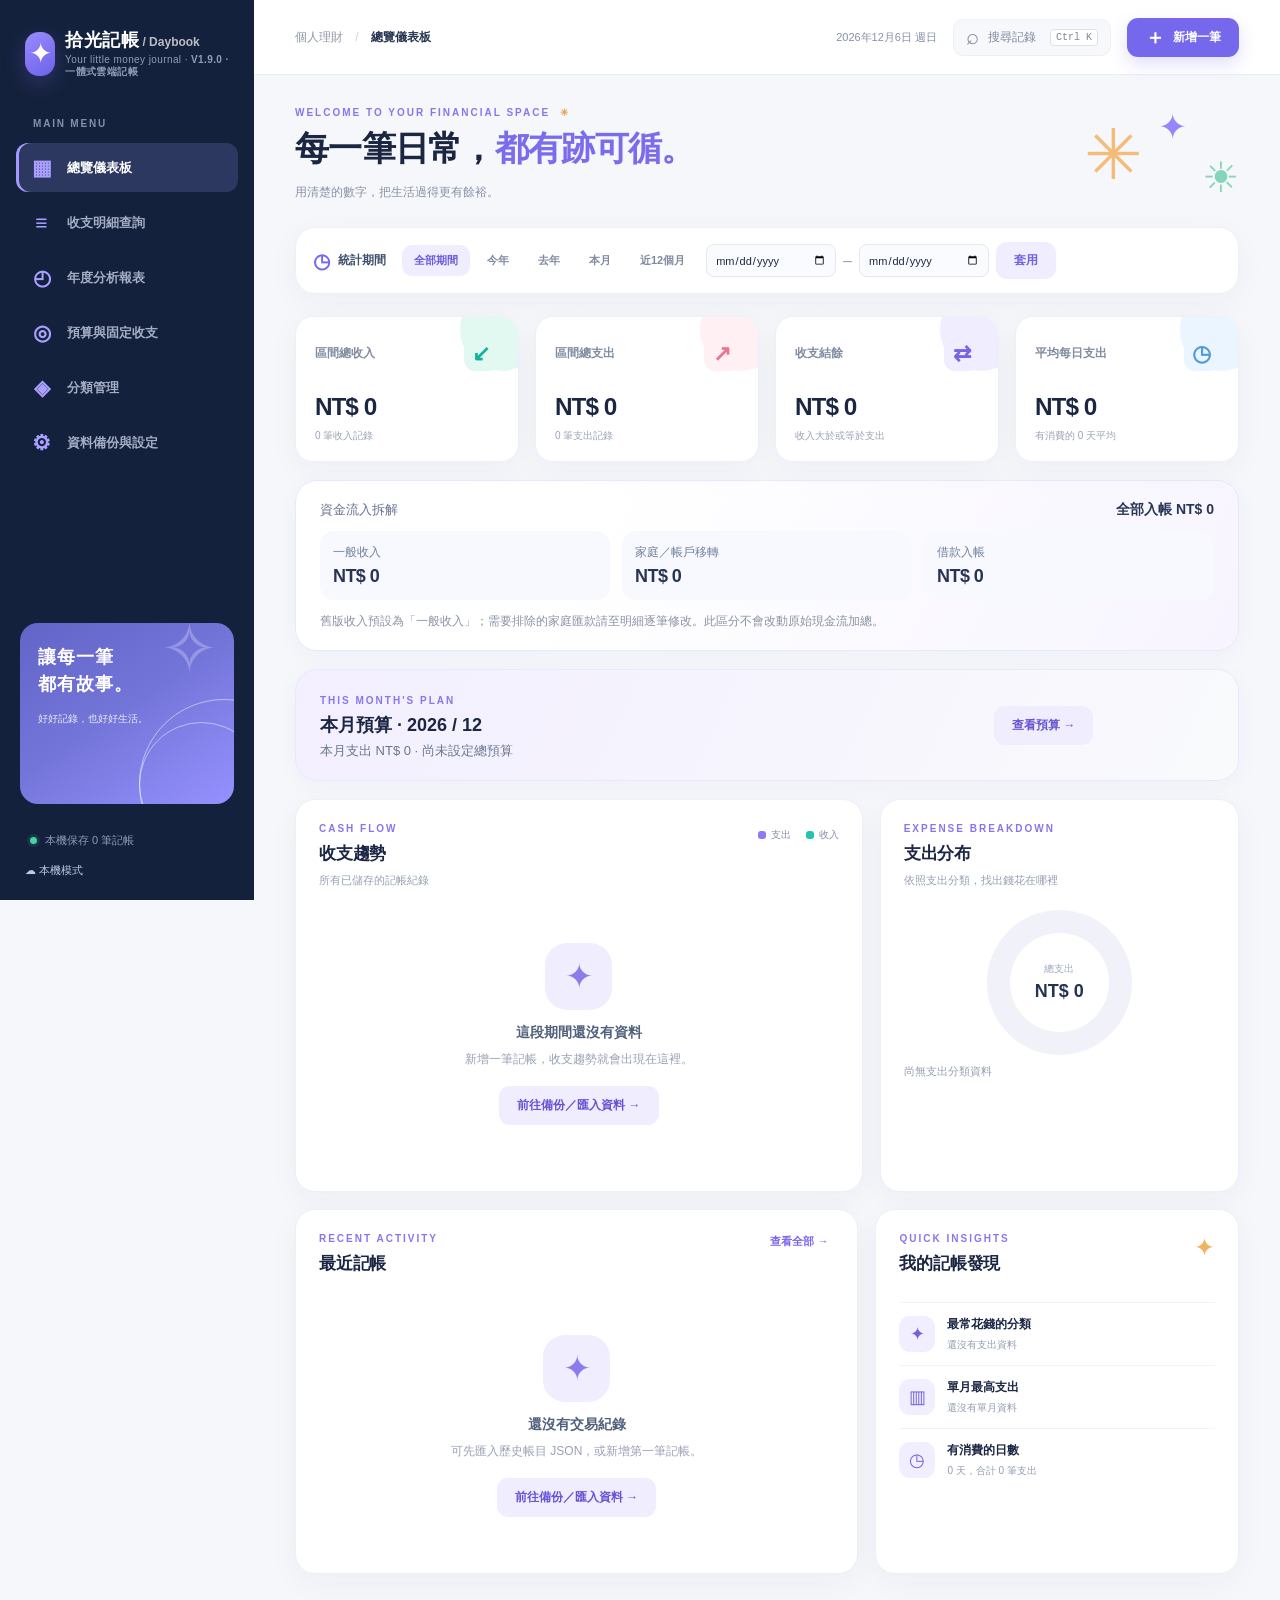
==== index.html @ 850c614e "Add files via upload" ====
<!DOCTYPE html>
<html lang="zh-Hant">
<head>
  <meta charset="UTF-8"><meta name="viewport" content="width=device-width,initial-scale=1,viewport-fit=cover">
  <link rel="manifest" href="./manifest.webmanifest"><link rel="icon" href="./icons/icon-192.png"><meta name="theme-color" content="#14213c"><meta name="description" content="一個兼具快速記帳、分類、搜尋與跨年度統計的私人財務手帳。">
  <meta name="apple-mobile-web-app-capable" content="yes"><meta name="apple-mobile-web-app-status-bar-style" content="default"><meta name="apple-mobile-web-app-title" content="拾光記帳">
  <title>拾光記帳 · Daybook V1.9.0</title>
  
  <link rel="stylesheet" href="./styles.css?v=1.9.0">
</head>
<body>
<div class="app-shell">
  <aside class="sidebar" id="sidebar">
    <div class="brand"><div class="brand-icon">✦</div><div><div class="brand-name">拾光記帳<span> / Daybook</span></div><div class="brand-sub">Your little money journal · <strong>V1.9.0 · 一體式雲端記帳</strong></div></div></div>
    <div class="nav-label">MAIN MENU</div>
    <nav class="side-nav" aria-label="主要導覽">
      <button class="nav-item active" data-view="dashboard"><span class="nav-ico">▦</span><span>總覽儀表板</span></button>
      <button class="nav-item" data-view="transactions"><span class="nav-ico">≡</span><span>收支明細查詢</span></button>
      <button class="nav-item" data-view="analytics"><span class="nav-ico">◴</span><span>年度分析報表</span></button>
      <button class="nav-item" data-view="planner"><span class="nav-ico">◎</span><span>預算與固定收支</span></button>
      <button class="nav-item" data-view="categories"><span class="nav-ico">◈</span><span>分類管理</span></button>
      <button class="nav-item" data-view="settings"><span class="nav-ico">⚙</span><span>資料備份與設定</span></button>
    </nav>
    <div class="sidebar-bottom">
      <div class="sidebar-art"><div class="art-orbit orbit-one"></div><div class="art-orbit orbit-two"></div><div class="art-star">✧</div><strong>讓每一筆<br>都有故事。</strong><p>好好記錄，也好好生活。</p></div>
      <div class="storage-status"><span class="status-dot"></span><span id="sidebarStatus">此裝置儲存中</span></div><div id="syncMiniStatus" class="sync-mini" role="status">☁ 未連接 Google Sheets</div>
    </div>
  </aside>
  <div class="main-shell">
    <header class="topbar">
      <div class="topbar-left"><button class="icon-btn mobile-menu" id="menuBtn" aria-label="開啟導覽">☰</button><div class="breadcrumbs">個人理財 <span>/</span> <b id="breadcrumbPage">總覽儀表板</b></div></div>
      <div class="topbar-actions"><span class="date-indicator" id="currentDate"></span><button class="top-search" id="topSearchBtn"><span>⌕</span> 搜尋記錄 <kbd>Ctrl K</kbd></button><button class="button button-primary top-add" id="addBtn"><span>＋</span> 新增一筆</button></div>
    </header>
    <main id="main" class="main-content" tabindex="-1">
      <section class="page active" id="page-dashboard">
        <div class="welcome-row"><div><p class="eyebrow">WELCOME TO YOUR FINANCIAL SPACE <span class="sparkle">✳</span></p><h1>每一筆日常，<em>都有跡可循。</em></h1><p class="page-desc">用清楚的數字，把生活過得更有餘裕。</p></div><div class="welcome-bubble" aria-hidden="true"><span>✳</span><span>✦</span><span>☀</span></div></div>
        <div class="filter-bar" id="dashFilterBar"><div class="filter-heading"><span>◷</span> 統計期間</div><div class="pills" id="datePresets"><button class="pill active" data-range="all">全部期間</button><button class="pill" data-range="year">今年</button><button class="pill" data-range="lastyear">去年</button><button class="pill" data-range="month">本月</button><button class="pill" data-range="last12">近12個月</button></div><div class="date-range"><input type="date" id="dashStart" aria-label="開始日期"><span>–</span><input type="date" id="dashEnd" aria-label="結束日期"><button class="button button-subtle" id="dashDateApply">套用</button></div></div>
        <div class="kpi-grid" id="kpiGrid"></div><section class="income-insight" id="incomeInsight" aria-label="一般收入與資金移轉區分"></section><section class="dashboard-budget-strip" id="dashboardBudgetStrip"></section>
        <div class="dashboard-grid">
          <section class="panel trend-panel"><div class="panel-header"><div><div class="section-kicker">CASH FLOW</div><h2>收支趨勢</h2><p class="muted" id="trendSubtitle"></p></div><div class="chart-legend"><span><i class="legend-box exp"></i> 支出</span><span><i class="legend-box inc"></i> 收入</span></div></div><div id="trendChart" class="trend-chart"></div></section>
          <section class="panel category-panel"><div class="panel-header"><div><div class="section-kicker">EXPENSE BREAKDOWN</div><h2>支出分布</h2><p class="muted">依照支出分類，找出錢花在哪裡</p></div></div><div class="donut-layout"><div class="donut-wrap" id="donutChart"></div><div class="donut-legend" id="donutLegend"></div></div></section>
        </div>
        <div class="bottom-grid"><section class="panel recent-panel"><div class="panel-header"><div><div class="section-kicker">RECENT ACTIVITY</div><h2>最近記帳</h2></div><button class="text-link" data-go="transactions">查看全部 →</button></div><div id="recentTransactions"></div></section><section class="panel insights-panel"><div class="panel-header"><div><div class="section-kicker">QUICK INSIGHTS</div><h2>我的記帳發現</h2></div><span class="insight-emoji">✦</span></div><div id="insightList"></div></section></div>
      </section>
      <section class="page" id="page-transactions"><div class="page-head"><div><p class="eyebrow">RECORDS & SEARCH</p><h1>每筆收支，<em>隨時查得到。</em></h1><p class="page-desc">搜尋明細、商家或備註，快速找到需要的記錄。</p></div><button class="button button-soft" id="exportFilteredBtn">⇩ 匯出篩選 CSV</button></div>
        <section class="panel search-panel"><div class="search-field"><span>⌕</span><input type="search" id="searchText" placeholder="搜尋品項、商家、備註、日期，例如：蝦皮、奶粉、114/03" autocomplete="off"></div><div class="transaction-filters"><label>收支類型<select id="filterType"><option value="all">全部收支</option><option value="expense">僅支出</option><option value="income">僅收入</option></select></label><label>分類<select id="filterCategory"><option value="all">所有分類</option></select></label><label>開始日期<input type="date" id="filterStart"></label><label>結束日期<input type="date" id="filterEnd"></label><label>排序<select id="filterSort"><option value="dateDesc">日期：新到舊</option><option value="dateAsc">日期：舊到新</option><option value="amountDesc">金額：高到低</option><option value="amountAsc">金額：低到高</option></select></label><button id="clearFilters" class="button button-outline">清除條件</button></div></section>
        <div class="list-meta"><div><strong id="recordCount">0 筆記錄</strong><span id="recordTotal"></span></div><div class="display-pills"><button id="showAllRecords" class="little-link">顯示全部期間 ↗</button></div></div><section class="panel transaction-panel"><div class="table-wrap"><table class="records-table"><thead><tr><th>日期</th><th>明細 / 備註</th><th>分類</th><th>類型</th><th class="align-right">金額</th><th class="align-right">操作</th></tr></thead><tbody id="recordTableBody"></tbody></table></div><div class="mobile-transaction-list" id="recordMobileList"></div><div class="record-footer"><span id="recordShowing"></span><button id="loadMore" class="button button-outline">顯示更多記錄 ↓</button></div></section>
      </section>
      <section class="page" id="page-analytics"><div class="page-head"><div><p class="eyebrow">ANNUAL FINANCIAL REVIEW</p><h1>把每一年，<em>看得更清楚。</em></h1><p class="page-desc">跨年度與精確日期區間、去年同期比較；年度、月份、分類一層層查明細。</p></div><button class="button button-soft" id="exportAnnualBtn">⇩ 年度統計 CSV</button></div><div class="year-toolbar panel"><div class="year-controls"><label>起始年度<select id="yearStart"></select></label><span>至</span><label>結束年度<select id="yearEnd"></select></label><button id="applyYearBtn" class="button button-primary">查看完整年度 →</button></div><div class="precise-dates"><div class="precise-dates-title"><b>◷ 自訂精確日期區間</b><span>例如：114/01/15～114/05/20</span></div><label>起始日期<input id="analyticsDateStart" type="date" aria-label="報表起始日期"></label><label>結束日期<input id="analyticsDateEnd" type="date" aria-label="報表結束日期"></label><button id="applyDateBtn" class="button button-soft">套用日期 →</button><button id="clearDateBtn" class="button button-outline" title="恢復以上選擇的完整年度">恢復完整年度</button></div><div class="date-active-note" id="analyticsDateStatus"></div><div class="muted" id="yearToolbarNote"></div></div><div class="analytic-kpis" id="analyticKpis"></div><div class="analytic-cash-note" id="analyticCashNote"></div><section class="panel year-over-year-panel"><div class="panel-header"><div><div class="section-kicker">SAME PERIOD LAST YEAR</div><h2>去年同期比較</h2><p class="muted" id="yoyPeriodLabel">根據目前日期範圍，自動對齊去年相同期間</p></div></div><div id="yoyCards" class="yoy-cards"></div><div class="yoy-ranking" id="yoyCategoryRanking"></div></section><section class="panel annual-chart-panel"><div class="panel-header"><div><div class="section-kicker">YEAR OVER YEAR</div><h2>年度收支比較</h2></div><div class="chart-legend"><span><i class="legend-box exp"></i> 支出</span><span><i class="legend-box inc"></i> 收入</span></div></div><div id="annualCompare" class="annual-compare"></div></section><div class="bottom-grid"><section class="panel"><div class="panel-header"><div><div class="section-kicker">ANNUAL SUMMARY</div><h2>各年度統計明細</h2></div></div><div id="annualTableWrap" class="table-wrap"></div></section><section class="panel"><div class="panel-header"><div><div class="section-kicker">CATEGORY RANKING</div><h2>區間支出排行</h2><p class="report-tap-hint">點擊任一分類，查看該期間每一筆支出 ↗</p></div></div><div id="annualCategoryRanking"></div></section></div><section class="panel monthly-panel"><div class="panel-header"><div><div class="section-kicker">MONTHLY BREAKDOWN</div><h2>各年度月份支出</h2><p class="report-tap-hint">點擊有金額的月份，查看當月詳細支出 ↗</p></div><p class="muted">每個月份獨立統計，未有記帳資料的月份顯示「—」，不是零支出；收支差額僅反映已記錄的交易，不代表銀行存款餘額。</p></div><div id="monthlyMatrix" class="table-wrap"></div></section></section>
      <section class="page" id="page-planner">
  <div class="page-head"><div><p class="eyebrow">BETTER MONEY PLANNING</p><h1>花得清楚，<em>也更有計畫。</em></h1><p class="page-desc">設定每月預算、查看超支風險；固定帳單經過確認才會列入帳目，不會自動重複扣款。</p></div><button id="plannerAddRecurring" class="button button-primary">＋ 新增固定收支</button></div>
  <section class="panel planner-main"><div class="planner-head"><div><div class="section-kicker">MONTHLY BUDGET</div><h2>每月預算控制台</h2><p class="muted">分類預算是提醒用的上限，不會更動任何交易。</p></div><label class="planner-month-label">選擇月份<input type="month" id="budgetMonth" aria-label="預算月份"></label></div><div class="planner-stat-cards" id="budgetCards"></div><div class="planner-grid"><div class="planner-config"><div class="planner-panel-title"><h3>設定預算</h3><button class="button button-outline" id="budgetCopyPrev" type="button">沿用上個月</button></div><form id="budgetForm"><label class="block-label">當月總預算（NT$）<input id="budgetTotal" type="number" min="0" step="1" inputmode="numeric" placeholder="留空代表不設定"></label><div class="budget-form-explain">各分類預算獨立提醒，不會自動從總預算扣除。</div><details class="budget-category-details" id="budgetCategoriesDetails" open><summary>設定分類預算 <small>依需求展開填入</small></summary><div class="budget-category-fields" id="budgetCategoryFields"></div></details><button class="button button-primary budget-save" type="submit">儲存本月預算 ✓</button></form></div><div class="planner-progress-panel"><div class="planner-panel-title"><h3>分類花費進度</h3><span class="muted" id="budgetStatusText"></span></div><div id="budgetProgressList" class="budget-progress-list"></div></div></div></section>
  <section class="panel recurring-panel"><div class="panel-header"><div><div class="section-kicker">RECURRING CASH FLOW</div><h2>固定收支與待確認帳單</h2><p class="muted">只提示到期項目；點擊「確認入帳」後才新增一筆記帳。已入帳與已略過的期別不會再次提示。</p></div></div><div class="recurring-summary" id="recurringSummary"></div><div class="recurring-due-list" id="recurringDue"></div><div class="recurring-manage-heading"><h3>所有固定收支設定</h3><span class="muted">可以修改、暫停與刪除模板，不會刪除已入帳交易</span></div><div id="recurringTemplates" class="recurring-templates"></div></section>
  <div class="planner-local-note">ⓘ 預算與固定收支先保存在本機。設定 Google 試算表並連線後可跨裝置同步；若同一設定兩端都有修改，將提示你選擇版本。</div>
</section>
      <section class="page" id="page-categories"><div class="page-head"><div><p class="eyebrow">MAKE IT YOURS</p><h1>分類整齊，<em>生活有序。</em></h1><p class="page-desc">保留 Excel 原有分類，也能自行新增、改名。</p></div><button class="button button-primary" id="addCategoryBtn">＋ 新增分類</button></div><div class="category-mosaic" id="categoryCards"></div><p class="muted category-help">重新命名分類會同步套用到既有記錄；已有記錄的分類不提供直接刪除，避免遺失統計歸屬。</p></section>
      <section class="page" id="page-settings"><div class="page-head"><div><p class="eyebrow">YOUR DATA, YOUR CONTROL</p><h1>安心保存，<em>記錄不遺失。</em></h1><p class="page-desc">儲存在目前裝置上，可自行匯出備份與帶到其他裝置。</p></div></div><section class="panel cloud-panel" id="cloudPanel">
 <div class="cloud-head"><div class="cloud-emblem">☁</div><div><p class="section-kicker">GOOGLE SHEETS SYNC</p><h2>Google 試算表跨裝置同步 <span class="ver-pill">V1.9.0 · 同頁同步</span></h2><p class="muted">在目前這個 GitHub 記帳畫面直接同步 Google Sheets；不用另外開啟第二套系統。離線先記帳，恢復連線後再同步。</p></div></div>
 <div class="note-banner" id="syncTransportInfo" role="status"><strong>目前版本：V1.9.0</strong> ｜ 同步方式：GitHub 單頁直接讀寫 Google Sheets（無第二個記帳介面），寫入後會重新查詢確認。</div><div id="cloudState" class="cloud-state" role="status">本機模式 · 未連線</div>
 <div class="planner-sync-box"><div class="planner-sync-head"><strong>預算與固定收支同步</strong><span id="plannerSyncStatus" role="status">讀取設定…</span></div><div id="plannerConflictList" class="planner-conflict-list"></div><p class="muted">同一筆設定在兩台裝置同時變更時，不會直接覆蓋。請選擇要保留哪一個版本。</p></div>
 <div class="planner-sync-box"><div id="entryConflictList" class="planner-conflict-list"><p class="muted">目前沒有待處理的交易／分類衝突。</p></div></div>
 <div class="cloud-grid">
 <form id="cloudConfigForm" class="cloud-step"><h3><span class="cloud-step-num">1</span> 啟用 Google Sheet 同步</h3><p>首次設定請填入 Apps Script /exec 網址與私人同步金鑰（只需設定一次），之後新增、編輯、年度統計都直接在此操作。先按「只測試 Google 連線」，確認後再開始同步。</p>
 <label>Google Apps Script /exec 網址<input id="cloudUrl" type="url" placeholder="https://script.google.com/macros/s/.../exec" value="https://script.google.com/macros/s/AKfycbzQp3k0KMAUhfIAQdK59TPzjH0SbMRsnsoHX9fq-p23DRV8zlP1oKGB0EtfaoOjKLpZ/exec" autocomplete="off" spellcheck="false" required></label>
 <label>私人同步金鑰<input id="cloudKey" type="password" placeholder="輸入 setupDaybook 產生的 64 碼金鑰" autocomplete="off" spellcheck="false" autocapitalize="off" autocorrect="off"></label>
 <div id="cloudKeyHint" class="cloud-key-hint" role="status">請貼上完整 64 碼同步金鑰；不更換可留空。</div>
 <div class="setting-actions"><button class="button button-outline" id="cloudDiagnose" type="button">只測試 Google 連線（不傳帳目）</button><button class="button button-primary" type="submit">儲存設定並開始同步</button></div>
 <div id="cloudDiagResult" class="cloud-diag-result" role="status" aria-live="polite">先測試連線。測試成功後再正式同步歷史帳目。</div></form>
 <div class="cloud-step"><h3><span class="cloud-step-num">2</span> 跨裝置記帳</h3><p>在電腦、手機、平板使用同一個 GitHub 記帳網站，各裝置首次輸入相同 Google 同步金鑰，即可看到同一份帳目。</p><p>同步不是持續即時推播：頁面開啟後、重新連線、返回頁面及按下「立即同步」時才會檢查。</p><p><strong>開始第一次雲端同步前，請在目前 GitHub 記帳介面匯出 JSON 備份</strong>，首次連線前確認你的原本資料已保留。</p></div>
 </div>
 <div class="cloud-toolbar"><span id="cloudAccountInfo">尚未設定 · 資料只儲存在這台裝置</span><div class="setting-actions"><button id="cloudSyncNow" class="button button-primary" disabled>↻ 立即同步</button><button id="cloudLogout" class="button button-outline" disabled>停用此裝置同步</button></div></div>
 <p class="cloud-warning">安全提醒：GitHub 跨網域同步需要將 Apps Script 網頁應用程式存取權設為「任何人」，但試算表本身必須保持私人，所有資料讀寫都會驗證 64 碼私人金鑰。這是持有金鑰即可存取的模式，不是 Google 帳號登入，也不是端到端加密。請勿公開金鑰，若不接受這種存取模式，建議使用只有本人可存取的 Apps Script 直連版本。</p>
 </section><div class="planner-local-note">分類管理仍可從電腦左側選單進入；手機如要修改分類，請點 <button type="button" class="text-link" data-go="categories">前往分類管理 →</button></div><div class="settings-grid"><section class="panel setting-card"><div class="setting-icon purple">⇩</div><h2>完整 JSON 備份</h2><p>包含每筆記帳、自訂分類、預算與固定收支模板，適合定期備份、換裝置或跨裝置搬移。</p><div class="setting-actions"><button class="button button-primary" id="exportJsonBtn">下載完整備份</button><button class="button button-outline" id="importJsonBtn">匯入備份檔</button></div></section><section class="panel setting-card"><div class="setting-icon peach">▤</div><h2>Excel 友善 CSV</h2><p>匯出全部交易，可用 Excel 開啟，適合存檔、列印或其他分析。</p><div class="setting-actions"><button class="button button-soft" id="exportAllCsvBtn">匯出所有 CSV</button><button class="button button-outline" id="importCsvBtn">匯入 CSV</button></div></section><section class="panel setting-card privacy-card"><div class="setting-icon green">◈</div><h2>隱私與裝置說明</h2><p>本機記帳預設不會上傳。在上方啟用 Google 試算表同步；已載入的 GitHub PWA 可以離線記帳，恢復網路後待同步記錄才會上傳。手機瀏覽器的儲存限制可能影響本機資料，請定期匯出 JSON 備份。</p><div class="note-banner">⚠ 刪除瀏覽器網站資料可能清除記帳；建議定期下載備份。</div></section><section class="panel setting-card"><div class="setting-icon blue">✦</div><h2>體驗與資料管理</h2><p>第一次使用可以先載入虛構的示範記帳體驗，匯入你的備份時可選擇覆蓋。</p><div class="setting-actions"><button class="button button-outline" id="demoBtn">加入示範資料</button><button class="button button-danger" id="deleteAllBtn">清空本機資料</button></div></section></div><section class="panel stats-storage"><div><p class="section-kicker">LOCAL STORAGE</p><h2>目前資料概況</h2></div><div class="storage-numbers" id="storageNumbers"></div></section><div class="help-footer"><strong>如何在手機／平板使用？</strong> 將這個網站加入主畫面即可像 App 一樣開啟；初次進入需網路，GitHub 版支援 PWA 離線快取；第一次開啟仍需要網路。iPhone / iPad 可以在 Safari 使用「分享 → 加入主畫面」，但不同裝置的支援程度可能不同。</div></section>
    </main>
  </div>
</div>
<div class="mobile-nav" id="mobileNav"><button data-view="dashboard"><span>▦</span>總覽</button><button data-view="transactions"><span>≡</span>明細</button><button data-view="analytics"><span>◴</span>報表</button><button data-view="planner"><span>◎</span>預算</button><button data-view="settings"><span>⚙</span>設定</button></div>
<button class="mobile-fab" id="mobileAdd" aria-label="新增記帳">＋</button><div class="overlay" id="navOverlay"></div>
<div class="modal-layer" id="entryModal" aria-hidden="true"><div class="modal-backdrop" data-close="entryModal"></div><div class="modal-sheet" role="dialog" aria-modal="true" aria-labelledby="entryTitle"><div class="modal-top"><div><p class="section-kicker">QUICK ENTRY</p><h2 id="entryTitle">新增一筆記帳</h2></div><button class="close-modal" data-close="entryModal" aria-label="關閉">×</button></div><form id="entryForm"><input type="hidden" id="entryId"><input type="hidden" id="entryRecurringKey"><div class="type-switch"><button type="button" class="active expense" data-entry-type="expense">↗ 支出</button><button type="button" data-entry-type="income">↙ 收入</button></div><div class="amount-entry"><span>NT$</span><input type="number" id="entryAmount" min="0.01" step="0.01" inputmode="decimal" placeholder="0" required></div><div class="form-grid"><label>日期<input type="date" id="entryDate" required></label><label>分類<select id="entryCategory" required></select></label><label id="entryIncomeKindLabel" class="span-2 entry-income-kind" hidden>收入性質<select id="entryIncomeKind"><option value="earned">一般收入（薪資／營業／其他實際收入）</option><option value="transfer">家庭匯款／帳戶間資金移轉</option><option value="loan">借款／資金借入</option></select><small>移轉與借款不計入實質收入；仍計入資金流入統計。</small></label><label class="span-2">明細 / 商家 <small>（方便以後搜尋）</small><input id="entryNote" maxlength="220" placeholder="例如：早市－蔬菜、水果" required></label><label class="span-2">備註 <small>（可留空）</small><input id="entryMemo" maxlength="300" placeholder="例如：信用卡、幫家人代付"></label></div><div class="entry-shortcuts"><div class="entry-shortcut-top"><strong>快速填入</strong><span>點常用記帳即可帶入資料，不會直接存檔</span></div><div class="entry-chip-scroll" id="entryFrequent"></div><div class="entry-chip-scroll" id="entryRecentCategories"></div></div><div class="modal-actions entry-actions"><button type="button" class="button button-outline" data-close="entryModal">取消</button><button class="button button-soft" type="submit" id="saveContinueBtn">儲存並記下一筆</button><button class="button button-primary big-save" type="submit" id="saveEntryBtn">儲存記帳 ✓</button></div></form></div></div>
<div class="modal-layer" id="categoryModal" aria-hidden="true"><div class="modal-backdrop" data-close="categoryModal"></div><div class="modal-sheet compact-modal" role="dialog" aria-modal="true" aria-labelledby="categoryDialogTitle"><div class="modal-top"><div><p class="section-kicker">CUSTOMIZE CATEGORY</p><h2 id="categoryDialogTitle">新增分類</h2></div><button class="close-modal" data-close="categoryModal">×</button></div><form id="categoryForm"><input type="hidden" id="categoryOldName"><label class="block-label">分類名稱<input id="categoryName" maxlength="25" required placeholder="例如：寵物用品"></label><label class="block-label">分類圖示 <small>（Emoji，填寫一個即可）</small><input id="categoryEmoji" maxlength="8" placeholder="🛍️"></label><div class="modal-actions"><button type="button" class="button button-outline" data-close="categoryModal">取消</button><button class="button button-primary" type="submit">儲存分類 ✓</button></div></form></div></div>
<div class="modal-layer report-detail-layer" id="reportDetailModal" aria-hidden="true">
  <div class="modal-backdrop" data-close="reportDetailModal"></div>
  <section class="modal-sheet report-detail-sheet" role="dialog" aria-modal="true" aria-labelledby="reportDetailTitle" aria-describedby="reportDetailSubtitle">
    <div class="report-detail-header">
      <div class="report-detail-heading"><p class="section-kicker">EXPENSE DETAILS · 支出明細</p><h2 id="reportDetailTitle">支出明細</h2><p id="reportDetailSubtitle" class="muted">指定統計期間</p></div>
      <button class="close-modal" data-close="reportDetailModal" aria-label="關閉支出明細">×</button>
    </div>
    <nav class="report-breadcrumb" id="reportDetailBreadcrumb" aria-label="報表明細查詢路徑"></nav><div class="report-detail-summary" id="reportDetailSummary"></div><div class="report-detail-groups" id="reportDetailGroups"></div>
    <div class="report-detail-toolbar"><label class="report-detail-search"><span aria-hidden="true">⌕</span><input type="search" id="reportDetailSearch" placeholder="搜尋明細、備註、日期、分類" autocomplete="off" aria-label="搜尋這份支出明細"></label><label class="report-detail-category"><span class="sr-only">篩選分類</span><select id="reportDetailCategory" aria-label="明細分類篩選"></select></label></div>
    <div class="report-detail-list-header"><strong id="reportDetailCount">0 筆明細</strong><span>依日期由新至舊</span></div>
    <div class="report-detail-entries" id="reportDetailEntries"></div>
    <div class="report-detail-more"><button type="button" id="reportDetailMore" class="button button-outline">顯示更多 ↓</button></div>
    <div class="report-detail-footer"><button id="reportDetailCsv" type="button" class="button button-outline">⇩ 匯出此明細 CSV</button><button id="reportDetailOpenAll" type="button" class="button button-primary">至明細查詢 →</button></div>
  </section>
</div>
<div class="modal-layer" id="recurringModal" aria-hidden="true"><div class="modal-backdrop" data-close="recurringModal"></div><div class="modal-sheet compact-modal" role="dialog" aria-modal="true" aria-labelledby="recurringTitle"><div class="modal-top"><div><p class="section-kicker">RECURRING TEMPLATE</p><h2 id="recurringTitle">新增固定收支</h2></div><button class="close-modal" data-close="recurringModal" aria-label="關閉">×</button></div><form id="recurringForm"><input id="recurringId" type="hidden"><div class="form-grid"><label>收支類型<select id="recurringType"><option value="expense">支出</option><option value="income">收入</option></select></label><label>重複週期<select id="recurringInterval"><option value="1">每月</option><option value="2">每兩個月</option><option value="3">每季</option><option value="12">每年</option></select></label><label class="span-2">項目名稱<input id="recurringName" maxlength="80" placeholder="例如：住家電費" required></label><label>預計金額（NT$）<input id="recurringAmount" type="number" min="0.01" step="0.01" inputmode="decimal" required></label><label>分類<select id="recurringCategory" required></select></label><label class="span-2">首次日期<input id="recurringStart" type="date" required></label><label class="span-2">備註<input id="recurringMemo" maxlength="200" placeholder="例如：每兩個月繳一次，可入帳時修正金額"></label></div><div class="modal-actions"><button type="button" class="button button-outline" data-close="recurringModal">取消</button><button class="button button-primary" type="submit">儲存固定收支 ✓</button></div></form></div></div>
<div id="toast" class="toast" role="status" aria-live="polite"></div><input id="jsonFileInput" type="file" accept=".json,application/json" hidden><input id="csvFileInput" type="file" accept=".csv,text/csv" hidden>
<script src="./app.js?v=1.9.0" defer></script>
</body>
</html>
---- styles.css ----
:root{--ink:#1b2643;--secondary:#66738e;--paper:#f6f7fb;--navy:#14213c;--purple:#7568ed;--purple-dark:#5a4ee1;--mint:#14b99b;--red:#ed6b84;--line:#e9ecf3;--shadows:0 8px 30px rgba(30,40,75,.045);--r:20px}
*{box-sizing:border-box}html{scroll-behavior:auto}body{margin:0;font-family:'DM Sans','Noto Sans TC',-apple-system,BlinkMacSystemFont,'Microsoft JhengHei',sans-serif;color:var(--ink);background:var(--paper);-webkit-tap-highlight-color:transparent}button,input,select{font:inherit}button{cursor:pointer}button:disabled{opacity:.4;cursor:not-allowed}a{color:inherit}input,select{color:var(--ink)}input:focus,select:focus,button:focus-visible{outline:3px solid #9f93ff77;outline-offset:1px}.app-shell{display:flex;min-height:100vh;min-height:100dvh}.sidebar{width:254px;flex:0 0 254px;background:#14213c;color:#fff;min-height:100vh;min-height:100dvh;position:sticky;top:0;align-self:flex-start;padding:28px 16px 22px;display:flex;flex-direction:column;z-index:50}.brand{display:flex;align-items:center;gap:10px;padding:0 9px 39px}.brand-icon{background:linear-gradient(145deg,#9b8cfe,#6c61e9);width:44px;height:44px;display:grid;place-items:center;border-radius:14px;font-size:28px;color:#fff;box-shadow:0 7px 22px #8b7aff3a}.brand-name{font-size:18px;font-weight:900;white-space:nowrap;letter-spacing:.5px}.brand-name span{font-size:12px;font-weight:600;opacity:.7;letter-spacing:0}.brand-sub{color:#909db8;font-size:10px;margin-top:2px;letter-spacing:.4px}.nav-label{font-size:10px;color:#8290af;font-weight:800;letter-spacing:1.8px;padding-left:17px;margin:0 0 14px}.side-nav{display:flex;flex-direction:column;gap:6px}.nav-item{appearance:none;background:transparent;border:0;color:#a3adc3;width:100%;display:flex;align-items:center;gap:15px;text-align:left;padding:14px 15px;border-radius:12px;font-size:13px;font-weight:650;transition:all .2s}.nav-item:hover{background:#233451;color:#fff}.nav-item.active{background:#2c3860;color:#fff;box-shadow:inset 3px 0 0 #a598ff}.nav-ico{width:21px;text-align:center;font-weight:700;font-size:21px;line-height:1;color:#a9a0ff}.sidebar-bottom{margin-top:auto}.sidebar-art{position:relative;margin:25px 4px 25px;min-height:181px;border-radius:18px;padding:21px 18px;overflow:hidden;background:linear-gradient(147deg,#6264c8,#7475d9 48%,#9591ff);color:white}.sidebar-art strong{font-size:18px;line-height:1.5;position:relative;z-index:1;letter-spacing:1px}.sidebar-art p{font-size:10px;position:relative;z-index:1;opacity:.86;margin:14px 0 0}.art-orbit{border:1px solid #ffffff7d;position:absolute;border-radius:100%;height:170px;width:170px;right:-75px;bottom:-65px}.orbit-two{height:125px;width:125px;right:-30px;bottom:-43px}.art-star{position:absolute;font-size:70px;right:15px;top:-15px;color:#e3e3ff50}.storage-status{font-size:11px;color:#8c9bb6;display:flex;gap:8px;align-items:center;padding:4px 14px}.status-dot{height:7px;width:7px;border-radius:50%;background:#43d5a4;box-shadow:0 0 0 3px #43d5a41b}.main-shell{width:calc(100% - 254px);min-width:0}.topbar{height:75px;background:#fff;border-bottom:1px solid #e9edf4;display:flex;align-items:center;justify-content:space-between;padding:0 clamp(20px,3.2vw,49px);gap:16px;position:sticky;top:0;z-index:20}.topbar-left,.topbar-actions{display:flex;align-items:center;gap:16px}.breadcrumbs{font-size:12px;color:#8d97a8;white-space:nowrap}.breadcrumbs span{margin:0 9px;color:#c9cfda}.breadcrumbs b{color:#253350;font-weight:750}.date-indicator{color:#8491aa;font-size:11px;white-space:nowrap}.top-search{background:#f7f8fc;border:1px solid #eff0f5;color:#7d879c;border-radius:10px;padding:9px 12px;font-size:12px;display:flex;gap:9px;align-items:center;white-space:nowrap}.top-search span{font-size:22px;line-height:12px}.top-search kbd{font-size:10px;border-radius:4px;border:1px solid #dde1eb;padding:2px 5px;background:white;margin-left:5px}.button{display:inline-flex;align-items:center;justify-content:center;border:1px solid transparent;border-radius:11px;min-height:39px;padding:9px 17px;gap:8px;font-size:12px;font-weight:800;white-space:nowrap;transition:filter .2s,transform .16s,background .2s}.button:hover{filter:brightness(.97);transform:translateY(-1px)}.button-primary{background:var(--purple);color:white;box-shadow:0 7px 17px #7165ee35}.button-primary:hover{background:var(--purple-dark)}.button-soft{color:#6654d5;background:#f0edff}.button-outline{background:#fff;color:#64718a;border-color:#dfe4ee}.button-subtle{background:#f0edff;color:#7162de;min-height:35px}.button-danger{background:#fff0f1;color:#ce4864;border-color:#f8cad4}.top-add span{font-size:20px;line-height:15px}.mobile-menu{display:none}.main-content{max-width:1680px;padding:32px clamp(20px,3.2vw,49px) 85px;margin:auto}.page{display:none;animation:up .22s ease}.page.active{display:block}@keyframes up{from{opacity:.6;transform:translateY(7px)}to{opacity:1;transform:translateY(0)}}.welcome-row,.page-head{display:flex;justify-content:space-between;align-items:center;gap:28px;margin-bottom:25px}.eyebrow,.section-kicker{letter-spacing:2px;color:#8777ed;font-size:10px;font-weight:900;margin:0 0 8px}.sparkle{color:#e5a04f;margin-left:5px}h1,h2,h3,p{margin-top:0}h1{font-size:clamp(25px,2.65vw,36px);letter-spacing:-.7px;margin:0 0 10px;font-weight:900;line-height:1.35}h1 em{color:#7b6bed;font-style:normal}.page-desc{font-size:12px;color:#8791a7;margin:0;line-height:1.7}.welcome-bubble{width:155px;height:95px;position:relative;display:flex;justify-content:center;align-items:center;gap:15px}.welcome-bubble span:nth-child(1){font-size:70px;color:#f3bc79;animation:float 5s infinite}.welcome-bubble span:nth-child(2){font-size:35px;color:#9586fc;align-self:flex-start}.welcome-bubble span:nth-child(3){font-size:42px;color:#85d5ba;align-self:flex-end}@keyframes float{50%{transform:translateY(-6px) rotate(8deg)}}.filter-bar,.panel{background:white;border:1px solid #edf0f5;box-shadow:var(--shadows);border-radius:var(--r)}.filter-bar{display:flex;flex-wrap:wrap;gap:13px;padding:14px 17px;margin:19px 0 22px;align-items:center;min-height:67px}.filter-heading{color:#41516c;font-size:12px;font-weight:800;display:flex;align-items:center;gap:8px;padding-right:7px}.filter-heading span{font-size:20px;color:var(--purple)}.pills{display:flex;flex-wrap:wrap;gap:5px}.pill{background:transparent;border:0;padding:8px 12px;border-radius:10px;font-size:11px;color:#808aa0;font-weight:700}.pill.active{background:#f0edff;color:#6a5ade}.date-range{display:flex;align-items:center;gap:7px;margin-left:auto}.date-range input{border:1px solid #e5e8f1;border-radius:8px;padding:8px;font-size:11px;width:130px;background:#fafbff;min-width:0}.date-range span{color:#9ba4b5}.kpi-grid{display:grid;grid-template-columns:repeat(4,minmax(0,1fr));gap:16px;margin-bottom:18px}.kpi-card{background:white;box-shadow:var(--shadows);border:1px solid #edf0f5;border-radius:18px;padding:19px 19px 18px;min-height:145px;overflow:hidden;position:relative}.kpi-card:after{content:'';position:absolute;width:83px;height:83px;right:-25px;top:-29px;border-radius:50%;background:var(--halo)}.kpi-top{display:flex;justify-content:space-between;gap:5px;align-items:center;position:relative;z-index:1}.kpi-label{font-size:12px;font-weight:700;color:#818da1}.kpi-icon{width:35px;height:35px;border-radius:11px;background:var(--halo);color:var(--accent);display:grid;place-items:center;font-size:22px;font-weight:800}.kpi-value{font-size:clamp(19px,1.9vw,29px);letter-spacing:-1px;font-weight:900;line-height:1.4;margin:19px 0 5px;position:relative;z-index:1;overflow-wrap:anywhere}.kpi-footer{color:#9aa4b6;font-size:10px;position:relative;z-index:1}.kpi-footer strong{color:var(--accent)}.dashboard-grid{display:grid;grid-template-columns:minmax(0,1.58fr) minmax(300px,1fr);gap:17px;margin-bottom:17px}.panel{padding:23px}.panel-header{display:flex;align-items:flex-start;justify-content:space-between;gap:18px;margin-bottom:20px}.panel-header h2,.setting-card h2,.stats-storage h2{font-size:17px;font-weight:900;margin:0 0 7px;letter-spacing:-.2px}.panel-header .muted{margin:0}.muted{font-size:11px;color:#94a0b1;line-height:1.6}.chart-legend{display:flex;align-items:center;gap:15px;color:#8290a6;font-size:10px;white-space:nowrap;margin-top:5px}.chart-legend span{display:flex;gap:5px;align-items:center}.legend-box{width:8px;height:8px;border-radius:3px;display:inline-block}.legend-box.exp{background:#8c7af7}.legend-box.inc{background:#25c3ad}.trend-chart{height:258px;position:relative;min-width:0}.trend-chart svg{width:100%;height:100%;overflow:visible}.trend-chart text{font-family:inherit;fill:#8f9aae;font-size:10px}.donut-layout{display:flex;align-items:center;gap:20px;min-height:247px}.donut-wrap{flex:0 0 194px;display:flex;align-items:center;justify-content:center}.donut{width:180px;height:180px;border-radius:50%;position:relative;display:flex;align-items:center;justify-content:center}.donut:after{content:'';position:absolute;inset:26px;background:white;border-radius:50%}.donut-inner{position:relative;z-index:1;text-align:center}.donut-inner small{display:block;color:#a0aabc;font-size:10px}.donut-inner strong{display:block;color:#243354;font-size:18px;font-weight:900;margin-top:5px}.donut-legend{flex:1;min-width:0}.donut-item{display:flex;gap:8px;align-items:center;justify-content:space-between;margin:0 0 13px;font-size:11px;color:#606c83}.donut-item-left{display:flex;align-items:center;gap:6px;min-width:0}.donut-item-left b{overflow:hidden;text-overflow:ellipsis;white-space:nowrap;font-weight:700}.dot{width:9px;height:9px;flex:0 0 9px;border-radius:3px}.donut-item .pct{color:#27395d;font-weight:800;white-space:nowrap}.bottom-grid{display:grid;grid-template-columns:minmax(0,1.55fr) minmax(300px,1fr);gap:17px}.text-link,.little-link{border:0;background:transparent;color:#7b66ec;font-size:11px;font-weight:800;white-space:nowrap}.recent-item{display:flex;align-items:center;gap:12px;padding:11px 3px;border-bottom:1px solid #f0f2f7}.recent-item:last-child{border-bottom:0}.item-icon{height:38px;width:38px;flex:0 0 38px;background:#f2edff;display:grid;place-items:center;border-radius:13px;font-size:18px}.item-description{flex:1;min-width:0}.item-description strong{font-size:12px;font-weight:800;display:block;overflow:hidden;text-overflow:ellipsis;white-space:nowrap}.item-description span{color:#9ba5b4;font-size:10px;display:block;margin-top:4px}.item-amount{font-size:12px;font-weight:900;white-space:nowrap}.item-amount.income,.money.income{color:#119e84}.item-amount.expense,.money.expense{color:#293854}.mini-edit{border:0;color:#99a2b3;background:#f6f7fb;border-radius:7px;width:26px;height:26px;font-size:12px}.mini-edit:hover{color:#6857de}.insight-emoji{font-size:25px;color:#f2b35e}.insight-row{display:flex;gap:12px;padding:13px 0;border-top:1px solid #f1f3f7;align-items:center}.insight-badge{width:36px;height:36px;flex:0 0 36px;border-radius:11px;background:#f1efff;display:grid;place-items:center;color:#7163d9;font-size:18px}.insight-row strong{font-size:12px;display:block}.insight-row p{font-size:10px;color:#939eb0;margin:4px 0 0;line-height:1.5}.empty-state{text-align:center;padding:33px 10px;color:#98a1b5;font-size:12px}.empty-graphic{height:67px;width:67px;border-radius:22px;background:#f0edff;color:#8a7deb;display:grid;place-items:center;font-size:34px;margin:0 auto 14px}.empty-state b{display:block;font-size:14px;color:#51617b;margin-bottom:6px}.empty-state p{margin:7px auto 17px;max-width:310px;line-height:1.7}.search-panel{padding:20px;margin-bottom:20px}.search-field{display:flex;align-items:center;background:#f7f8fc;border:1px solid #eef0f4;border-radius:12px;height:48px;padding:0 14px;gap:9px}.search-field>span{font-size:26px;color:#929bb1}.search-field input{background:transparent;border:0;outline:0;width:100%;font-size:12px;color:#25314e}.transaction-filters{display:flex;align-items:end;flex-wrap:wrap;gap:12px;margin-top:15px}.transaction-filters label,.year-controls label,.form-grid label,.block-label{display:flex;flex-direction:column;gap:7px;font-weight:750;color:#65718a;font-size:10px}.transaction-filters label{flex:1 1 120px;max-width:225px}.transaction-filters input,.transaction-filters select,.year-controls select,.form-grid input,.form-grid select,.block-label input{border:1px solid #e6eaf2;border-radius:9px;padding:9px 11px;background:#fff;min-height:37px;font-size:12px;min-width:0;width:100%}.transaction-filters .button{min-height:37px}.list-meta{display:flex;align-items:center;justify-content:space-between;margin:13px 3px;gap:10px}.list-meta strong{font-size:13px}.list-meta span{font-size:11px;margin-left:10px;color:#8c96ab}.transaction-panel{padding:0;overflow:hidden}.table-wrap{overflow-x:auto;width:100%;-webkit-overflow-scrolling:touch}.records-table,.annual-table,.matrix-table{border-collapse:collapse;width:100%;font-size:12px}.records-table th,.annual-table th,.matrix-table th{font-size:10px;text-align:left;padding:14px 17px;background:#fafbff;color:#98a2b5;font-weight:800;white-space:nowrap}.records-table td,.annual-table td,.matrix-table td{padding:15px 17px;border-top:1px solid #f0f2f6;vertical-align:middle}.records-table tbody tr:hover{background:#fbfaff}.records-table th:first-child,.records-table td:first-child{padding-left:26px}.records-table th:last-child,.records-table td:last-child{padding-right:26px}.align-right{text-align:right!important}.record-title{max-width:420px;white-space:nowrap;overflow:hidden;text-overflow:ellipsis;font-size:12px;font-weight:750}.record-memo{max-width:400px;white-space:nowrap;overflow:hidden;text-overflow:ellipsis;color:#a3abb8;font-size:10px;margin-top:4px}.record-date{white-space:nowrap;color:#78849c;font-size:11px}.category-tag{display:inline-flex;border-radius:8px;align-items:center;gap:5px;font-size:10px;font-weight:750;white-space:nowrap;background:#f5f3fc;color:#6e638b;padding:6px 9px}.type-tag{font-size:10px;font-weight:800;padding:6px 9px;background:#fff1f3;color:#e16684;border-radius:7px}.type-tag.income{background:#e5fbf4;color:#22a28a}.money{text-align:right;font-weight:900;white-space:nowrap;font-size:12px}.record-action{background:#f6f7fa;border:0;border-radius:7px;padding:6px 9px;color:#69758c;font-size:10px;font-weight:800;margin-left:4px}.record-action.danger{color:#d16979}.mobile-transaction-list{display:none}.record-footer{display:flex;justify-content:space-between;align-items:center;padding:15px 23px;border-top:1px solid #f1f3f6;color:#a1a9b8;font-size:10px}.year-toolbar{display:flex;align-items:center;justify-content:space-between;gap:20px;padding:18px 23px;margin-bottom:16px}.year-controls{display:flex;align-items:end;gap:12px}.year-controls select{min-width:122px}.year-controls>span{padding-bottom:10px;color:#9ca8ba;font-size:11px}.year-toolbar .muted{max-width:360px;text-align:right}.analytic-kpis{display:grid;grid-template-columns:repeat(3,minmax(0,1fr));gap:15px;margin-bottom:17px}.analytic-kpis .kpi-card{min-height:127px}.annual-chart-panel{margin-bottom:17px}.annual-compare{height:290px;overflow-x:auto}.annual-compare svg{width:100%;height:100%}.annual-compare text{font-family:inherit;fill:#8692a6;font-size:10px}.annual-table td:first-child{font-weight:850;white-space:nowrap}.annual-table .right,.matrix-table .right{text-align:right}.annual-table td{font-size:11px}.annual-table .pos{color:#18a78d}.annual-table .neg{color:#e96a83}.annual-table .incomplete{color:#ca8138;font-size:10px}.annual-table .period-cell{font-size:10px;color:#99a2b1}.annual-table tfoot td{background:#faf9ff;font-weight:850;border-top:2px solid #d9d5ff}.rank-row{margin-bottom:20px}.rank-head{display:flex;align-items:center;justify-content:space-between;margin-bottom:7px;gap:8px;font-size:11px}.rank-head b{font-weight:800}.rank-head span{font-weight:850;color:#5c6580}.rank-track{background:#f1f2fa;height:8px;border-radius:10px;overflow:hidden}.rank-fill{height:100%;border-radius:10px;min-width:2px}.monthly-panel{margin-top:17px}.matrix-table{min-width:730px}.matrix-table th,.matrix-table td{text-align:right;padding:12px 10px;white-space:nowrap;font-size:10px}.matrix-table th:first-child,.matrix-table td:first-child{text-align:left;font-weight:850;padding-left:22px;position:sticky;left:0;background:white}.matrix-table thead th:first-child{background:#fafbff}.matrix-table .year-sum{font-weight:900;background:#f8f7ff}.category-mosaic{display:grid;grid-template-columns:repeat(3,minmax(0,1fr));gap:15px}.cat-card{display:flex;align-items:center;gap:13px;border:1px solid #eaeef6;background:#fff;border-radius:17px;padding:17px;box-shadow:var(--shadows);min-width:0}.cat-emblem{height:48px;width:48px;flex:0 0 48px;border-radius:15px;display:grid;place-items:center;font-size:23px}.cat-meta{flex:1;min-width:0}.cat-meta h3{margin:0 0 4px;font-size:14px;font-weight:800;overflow:hidden;text-overflow:ellipsis;white-space:nowrap}.cat-meta p{font-size:10px;color:#96a3b5;margin:0}.cat-edit{border:1px solid #e7eaf2;background:#fff;border-radius:9px;color:#8290a5;padding:7px 9px;font-size:11px}.category-help{margin:20px 0}.settings-grid{display:grid;grid-template-columns:repeat(2,minmax(0,1fr));gap:17px;margin-bottom:17px}.setting-card{padding:27px;min-height:230px}.setting-icon{height:45px;width:45px;border-radius:14px;display:grid;place-items:center;font-size:24px;margin-bottom:17px}.setting-icon.purple{background:#edeaff;color:#7869f2}.setting-icon.peach{background:#ffede8;color:#ec9683}.setting-icon.green{background:#e4f7ef;color:#2db79b}.setting-icon.blue{background:#e8f1ff;color:#5f8ddc}.setting-card p{font-size:12px;line-height:1.9;color:#8c99ab;max-width:500px;margin:5px 0 20px}.setting-card p strong{color:#58627a}.setting-actions{display:flex;gap:9px;flex-wrap:wrap}.note-banner{background:#fff7e8;border:1px solid #ffe7b9;color:#aa753c;padding:11px 13px;border-radius:10px;font-size:11px;line-height:1.8}.stats-storage{display:flex;justify-content:space-between;align-items:center;gap:25px}.storage-numbers{display:flex;flex-wrap:wrap;gap:30px}.storage-numbers strong{font-size:24px;display:block;color:#7666e3}.storage-numbers span{font-size:11px;color:#9ea8b9}.help-footer{margin-top:20px;background:#f0f2f9;border-radius:13px;padding:16px 21px;color:#818aa0;font-size:11px;line-height:1.8}.help-footer strong{color:#495a75;margin-right:9px}.overlay{display:none}.mobile-nav,.mobile-fab{display:none}.modal-layer{position:fixed;inset:0;z-index:100;display:none;align-items:center;justify-content:center;padding:20px}.modal-layer.open{display:flex}.modal-backdrop{position:absolute;inset:0;background:#1522409c;backdrop-filter:blur(3px)}.modal-sheet{width:min(100%,500px);background:white;border-radius:23px;padding:27px 28px 25px;position:relative;box-shadow:0 25px 100px #151e3847;max-height:90vh;overflow-y:auto;animation:up .2s ease}.compact-modal{width:min(100%,420px)}.modal-top{display:flex;justify-content:space-between;margin-bottom:23px;align-items:start}.modal-top h2{font-size:22px;margin:0}.close-modal{background:#f3f4f8;border:0;border-radius:11px;height:32px;width:32px;font-size:22px;color:#96a0b1}.type-switch{display:flex;background:#f3f5f9;padding:5px;border-radius:12px;gap:5px}.type-switch button{flex:1;border:0;background:transparent;color:#98a2b5;border-radius:10px;padding:11px;font-weight:850;font-size:13px}.type-switch button.active.expense{background:#fff;color:#ec6684;box-shadow:0 3px 12px #1e1c3614}.type-switch button.active.income{background:#fff;color:#14a98c;box-shadow:0 3px 12px #1e1c3614}.amount-entry{display:flex;align-items:center;justify-content:center;gap:12px;border-bottom:1px solid #ecedf4;padding:17px 0 20px;margin-bottom:20px}.amount-entry span{font-size:17px;font-weight:850;color:#9ea7b8}.amount-entry input{font-size:38px;font-weight:900;letter-spacing:-1px;border:0;outline:none;width:210px;max-width:75%;text-align:center;min-width:0}.amount-entry input::placeholder{color:#c1c6d2}.amount-entry input::-webkit-inner-spin-button{appearance:none}.form-grid{display:grid;grid-template-columns:1fr 1fr;gap:17px 12px}.form-grid .span-2{grid-column:1/-1}.form-grid label small,.block-label small{font-weight:400;color:#adb6c4}.form-grid input,.form-grid select,.block-label input{min-height:42px;background:#f9fafe}.modal-actions{display:flex;justify-content:flex-end;gap:10px;margin-top:27px}.modal-actions .big-save{min-width:153px}.block-label{margin-top:15px}.toast{position:fixed;bottom:28px;left:50%;transform:translate(-50%,30px);z-index:150;background:#222d47;color:#fff;padding:12px 21px;border-radius:12px;box-shadow:0 15px 40px #1d284b44;font-size:12px;opacity:0;visibility:hidden;transition:all .2s;max-width:min(90vw,550px);text-align:center;line-height:1.5}.toast.visible{opacity:1;visibility:visible;transform:translate(-50%,0)}
@media(max-width:1360px){.date-range{margin-left:0}.filter-bar{gap:9px}.donut-layout{flex-direction:column;gap:8px}.donut-wrap{flex-basis:auto}.donut{height:145px;width:145px}.donut:after{inset:23px}.donut-legend{width:100%;display:grid;grid-template-columns:1fr 1fr;column-gap:10px}.donut-item{margin-bottom:9px}.donut-item:nth-child(n+7){display:none}}
@media(max-width:1140px){.sidebar{width:221px;flex-basis:221px}.main-shell{width:calc(100% - 221px)}.top-search kbd{display:none}.kpi-grid{grid-template-columns:repeat(2,minmax(0,1fr))}.dashboard-grid,.bottom-grid{grid-template-columns:minmax(0,1fr) minmax(270px,.83fr)}.category-mosaic{grid-template-columns:repeat(2,minmax(0,1fr))}.topbar{padding:0 22px}.main-content{padding:26px 22px 90px}}
@media(max-width:900px){.sidebar{position:fixed;left:0;top:0;height:100dvh;transform:translateX(-102%);transition:transform .23s;box-shadow:15px 0 70px #1c274333}.sidebar.open{transform:translateX(0)}.overlay.open{display:block;position:fixed;inset:0;z-index:49;background:#1721378c}.main-shell{width:100%}.mobile-menu{display:inline-grid!important;place-items:center;border:0;background:#f3f2ff;color:#6b61d9;height:34px;width:34px;border-radius:10px}.topbar{height:68px}.topbar-actions{gap:10px}.date-indicator{display:none}.dashboard-grid,.bottom-grid{grid-template-columns:minmax(0,1fr) minmax(270px,.8fr)}}
@media(max-width:660px){body{background:#f7f8fc}.topbar{height:60px;padding:0 16px}.breadcrumbs{font-size:11px}.top-search{height:35px;min-width:36px;width:36px;padding:0;justify-content:center;font-size:0;border-radius:9px}.top-search span{font-size:25px}.top-add{display:none}.main-content{padding:23px 14px 106px}.welcome-row,.page-head{align-items:flex-start;margin-bottom:18px}.welcome-bubble{width:68px;opacity:.55;overflow:hidden;position:absolute;right:16px;top:106px;pointer-events:none}.welcome-bubble span:not(:first-child){display:none}h1{font-size:26px;line-height:1.44}.eyebrow{font-size:9px}.page-desc{font-size:11px}.page-head>.button{position:absolute;right:16px;top:201px;font-size:10px;min-height:34px;padding:8px 10px}.page-head{margin-bottom:25px;min-height:94px}.filter-bar{padding:12px;margin:13px 0;gap:11px}.filter-heading{width:100%}.pills{width:100%;overflow-x:auto;flex-wrap:nowrap;white-space:nowrap;scrollbar-width:none}.pills::-webkit-scrollbar{display:none}.pill{padding:9px 12px}.date-range{width:100%;gap:5px}.date-range input{flex:1;width:45%;min-width:0;font-size:10px;padding:8px 3px}.date-range .button{padding:7px 11px;font-size:10px}.kpi-grid{gap:10px}.kpi-card{min-height:123px;padding:13px 14px;border-radius:14px}.kpi-icon{height:29px;width:29px;font-size:19px;border-radius:9px}.kpi-label{font-size:10px}.kpi-value{font-size:19px;letter-spacing:-.7px;margin:13px 0 7px}.kpi-footer{font-size:9px}.dashboard-grid,.bottom-grid{display:block}.dashboard-grid>.panel,.bottom-grid>.panel{margin-bottom:12px}.panel{padding:17px;border-radius:16px}.panel-header{margin-bottom:15px;gap:7px}.panel-header h2{font-size:16px}.trend-chart{height:218px}.chart-legend{gap:8px;font-size:9px}.donut-layout{flex-direction:row;align-items:center;gap:11px;min-height:0}.donut-wrap{flex:0 0 144px}.donut{width:140px;height:140px}.donut:after{inset:25px}.donut-inner strong{font-size:15px}.donut-legend{display:block;flex:1;min-width:0}.donut-item{font-size:10px;margin-bottom:8px}.donut-item:nth-child(n+6){display:none}.mobile-nav{display:flex;position:fixed;bottom:0;bottom:env(safe-area-inset-bottom);height:62px;background:white;left:0;right:0;z-index:45;box-shadow:0 -4px 20px #17213d15;border-top:1px solid #edf0f6;align-items:center;justify-content:space-around}.mobile-nav button{border:0;background:transparent;display:flex;flex-direction:column;align-items:center;justify-content:center;gap:3px;color:#99a4b5;font-size:10px;font-weight:800;padding:6px 7px;min-width:47px}.mobile-nav button.active{color:#715eeb}.mobile-nav button span{font-size:22px;line-height:1.1}.mobile-fab{display:block;position:fixed;right:19px;bottom:87px;bottom:calc(85px + env(safe-area-inset-bottom));z-index:43;background:linear-gradient(135deg,#9080ff,#6d5fe4);color:white;border:0;border-radius:50%;width:54px;height:54px;font-size:30px;box-shadow:0 10px 25px #766bec55}.transaction-filters{display:grid;grid-template-columns:1fr 1fr;gap:10px}.transaction-filters label{max-width:none}.transaction-filters .button{width:100%}.search-field input{font-size:11px}.record-count{font-size:12px}.record-footer{padding:12px}.records-table{display:none}.transaction-panel .table-wrap{display:none}.mobile-transaction-list{display:block}.mobile-record{display:flex;align-items:center;gap:9px;border-bottom:1px solid #f0f2f8;padding:15px 12px}.mobile-record:last-child{border:0}.mobile-record .item-description strong{white-space:normal;line-height:1.5;max-height:3em;overflow:hidden;font-size:12px}.mobile-record .item-description span{line-height:1.7}.mobile-record .item-amount{font-size:13px}.mobile-record .item-icon{height:37px;width:37px;flex-basis:37px}.mobile-record-actions{display:flex;flex-direction:column;align-items:end;gap:7px}.mobile-record-actions button{background:#f7f7fc;color:#766ce1;border:0;border-radius:7px;padding:5px 9px;font-size:10px}.year-toolbar{display:block;padding:16px}.year-controls{gap:7px}.year-controls label{flex:1;min-width:0}.year-controls select{min-width:0}.year-controls .button{min-width:0;padding:7px 11px;font-size:10px}.year-toolbar .muted{text-align:left;margin:11px 0 0}.analytic-kpis{grid-template-columns:1fr 1fr;gap:10px}.analytic-kpis .kpi-card:last-child{grid-column:1/-1}.annual-compare{height:245px}.annual-table{min-width:680px}.category-mosaic{grid-template-columns:1fr 1fr;gap:9px}.cat-card{padding:11px;gap:8px;border-radius:13px}.cat-emblem{height:37px;width:37px;flex-basis:37px;font-size:18px;border-radius:10px}.cat-meta h3{font-size:12px}.cat-meta p{font-size:9px}.cat-edit{padding:5px 6px;font-size:10px}.settings-grid{grid-template-columns:1fr;gap:12px}.setting-card{min-height:0;padding:20px}.settings-grid .panel{margin:0}.stats-storage{display:block}.storage-numbers{margin-top:15px}.modal-layer{align-items:flex-end;padding:0}.modal-sheet{max-height:94dvh;width:100%;border-radius:23px 23px 0 0;padding:22px 21px calc(23px + env(safe-area-inset-bottom))}.amount-entry input{font-size:34px}.toast{bottom:85px;bottom:calc(85px + env(safe-area-inset-bottom))}}
@media(max-width:385px){.donut-wrap{flex-basis:123px}.donut{width:120px;height:120px}.donut:after{inset:22px}.donut-legend{font-size:9px}.donut-item{font-size:9px}.category-mosaic{grid-template-columns:1fr}.cat-card{padding:14px}.date-range input{font-size:9px}.breadcrumbs{font-size:10px}.pill{font-size:10px}.chart-legend{flex-direction:column;gap:5px;align-items:flex-start}}

@media(max-width:660px){.trend-chart svg text{font-size:18px}.annual-compare svg text{font-size:16px}}

/* v1.1 - cloud sync + tactile mobile controls */
.sync-mini{margin:10px 9px 0;color:#bec9e4;font-size:11px;line-height:1.5;white-space:normal;max-width:220px}
.cloud-panel{margin-bottom:22px;padding:28px!important;border:1px solid #e5e8f8!important}
.cloud-head{display:flex;gap:15px;align-items:flex-start;padding-bottom:15px}
.cloud-emblem{display:grid;place-items:center;width:58px;height:58px;border-radius:19px;background:linear-gradient(145deg,#877af9,#5d92ea);font-size:29px;color:white;flex:none;box-shadow:0 12px 25px #868bf548}
.cloud-head h2{margin:4px 0 7px;font-size:21px}
.ver-pill{vertical-align:middle;border-radius:6px;background:#edeafd;color:#7663e1;font-size:10px;padding:5px 7px;margin-left:4px;letter-spacing:.4px}
.cloud-head p{margin:0;line-height:1.7}
.cloud-state{border-radius:12px;background:#f1f4fc;color:#526382;padding:12px 15px;font-weight:700;font-size:13px;margin:10px 0 20px}
.cloud-state.ready{background:#e9f8f2;color:#178c75}.cloud-state.busy{background:#f3f0ff;color:#755ee2}.cloud-state.error{background:#fff0ef;color:#b54246}
.cloud-grid{display:grid;grid-template-columns:repeat(2,minmax(0,1fr));gap:15px}
.cloud-step{border:1px solid #e9edf6;border-radius:16px;padding:20px;min-width:0;background:linear-gradient(160deg,#fff,#fafbff)}
.cloud-step h3{margin:0 0 10px;font-size:16px}.cloud-step p{font-size:12px;line-height:1.7;color:#66748e;min-height:38px}
.cloud-step label{display:block;font-size:12px;font-weight:700;color:#526079;margin:11px 0}
.cloud-step input{display:block;width:100%;margin-top:6px;border:1px solid #dfe4f0;background:#fff;border-radius:10px;padding:12px 11px;font-size:14px;min-height:44px}
.cloud-step .setting-actions{display:flex;gap:9px;flex-wrap:wrap}
.cloud-step .button,.cloud-toolbar .button{min-height:41px}
.cloud-step-num{display:inline-grid;place-items:center;width:25px;height:25px;border-radius:8px;background:#eeedff;color:#6859cf;margin-right:5px}
.cloud-toolbar{display:flex;align-items:center;justify-content:space-between;gap:14px;padding:18px 0 13px;border-bottom:1px solid #edf0f8;font-size:13px;color:#526079}
.cloud-toolbar .setting-actions{display:flex;gap:8px;flex-wrap:wrap}
.cloud-warning{font-size:12px;color:#647089;line-height:1.8;margin:12px 0 0}
.record-action{white-space:nowrap}
@media(max-width:930px){.cloud-grid{grid-template-columns:1fr}.cloud-step p{min-height:0}}
@media(max-width:600px){.cloud-panel{padding:18px!important}.cloud-head{gap:11px}.cloud-emblem{width:44px;height:44px;font-size:23px;border-radius:13px}.cloud-head h2{font-size:17px}.cloud-toolbar{align-items:flex-start;flex-direction:column}.cloud-toolbar .setting-actions{width:100%}.cloud-toolbar .button{flex:1}.cloud-step{padding:15px}.cloud-step input{font-size:16px}}

/* v1.2 — 年度報表點擊明細；資料不離開本機/已設定的同步環境 */
.report-tap-hint{font-size:11px;color:#8973cb;margin:7px 0 0;line-height:1.5}
button.rank-button{display:block;width:100%;text-align:left;border:1px solid transparent;background:transparent;border-radius:12px;cursor:pointer;padding:9px 10px;margin:0 0 5px;color:inherit;font:inherit;transition:background .15s,border-color .15s,transform .15s}
.rank-button .rank-head{margin-bottom:10px}.rank-button .rank-track{display:block}.rank-button .rank-fill{display:block}
.rank-button:hover,.rank-button:focus-visible{background:#f7f5ff;border-color:#e4dfff;transform:translateY(-1px)}
.report-chevron{font-size:17px;margin-left:4px;color:#9683e8}.rank-button:focus-visible,.matrix-month-link:focus-visible,.matrix-total-link:focus-visible{outline:3px solid #a99bfd;outline-offset:2px}
.matrix-month-cell{padding:0!important;min-width:65px}.matrix-month-link{width:100%;height:100%;min-height:45px;display:flex;justify-content:flex-end;align-items:center;gap:4px;padding:12px 9px;border:0;background:transparent;color:#6553bb;cursor:pointer;font:inherit;font-weight:900;border-radius:7px}
.matrix-month-link:hover,.matrix-month-link:focus-visible{background:#ded8ff96}.matrix-cell-arrow{font-size:9px;opacity:.7;line-height:1}
.matrix-total-link{border:0;background:transparent;color:#6e5ccc;font:inherit;font-weight:900;cursor:pointer;padding:8px 2px;white-space:nowrap}.matrix-total-link:hover{text-decoration:underline}
#reportDetailModal{z-index:110}#entryModal,#categoryModal{z-index:125}
.report-detail-layer{justify-content:flex-end;padding:0}
.report-detail-layer .modal-backdrop{background:#151c318a}
.report-detail-sheet{width:min(100%,650px);max-height:100dvh;height:100dvh;border-radius:23px 0 0 23px;padding:26px 28px 25px;display:flex;flex-direction:column;overflow:hidden;animation:report-slide .22s ease}
@keyframes report-slide{from{opacity:.6;transform:translateX(20px)}to{opacity:1;transform:none}}
.report-detail-header{display:flex;justify-content:space-between;align-items:flex-start;gap:12px;margin-bottom:16px;flex:none}.report-detail-heading{min-width:0}.report-detail-header h2{margin:5px 0 6px;font-size:25px;line-height:1.28}.report-detail-header .muted{font-size:12px;margin:0}.report-detail-header .close-modal{flex:none}
.report-detail-summary{display:grid;grid-template-columns:1.35fr .9fr;gap:12px;margin-bottom:14px;flex:none}
.report-detail-summary>div{border-radius:15px;padding:17px 18px;display:flex;flex-direction:column;gap:8px}
.report-summary-money{background:linear-gradient(120deg,#6d64d5,#978afc);color:#fff;box-shadow:0 6px 14px #7f70dd25}
.report-summary-count{background:#f2f5ff;color:#65728e}
.report-detail-summary span{font-size:11px;font-weight:650;opacity:.82}.report-detail-summary strong{font-size:22px;letter-spacing:-.5px;word-break:break-word}.report-summary-count strong{color:#594cb1}
.report-detail-toolbar{display:flex;gap:9px;margin-bottom:14px;flex:none}.report-detail-search{position:relative;flex:1;min-width:0;display:flex;align-items:center}.report-detail-search>span{position:absolute;left:13px;font-size:19px;color:#9aa5b7}.report-detail-search input,.report-detail-category select{border:1px solid #e1e4f0;background:#fbfcff;border-radius:11px;font:inherit;font-size:13px;min-height:43px;outline:0}.report-detail-search input{width:100%;padding:9px 10px 9px 37px}.report-detail-category select{max-width:165px;padding:7px 10px;color:#59637b}.report-detail-category[hidden]{display:none}
.report-detail-search input:focus,.report-detail-category select:focus{border-color:#8270df;box-shadow:0 0 0 3px #8270df1b}
.report-detail-list-header{display:flex;justify-content:space-between;align-items:center;gap:10px;font-size:12px;color:#7c89a0;padding-bottom:10px;border-bottom:1px solid #edf0f7;flex:none}.report-detail-list-header strong{color:#43506d}
.report-detail-entries{overflow-y:auto;overscroll-behavior:contain;min-height:60px;flex:1;padding-right:3px;scrollbar-color:#c5c0ec transparent}
.report-entry{display:flex;align-items:flex-start;gap:12px;padding:15px 4px;border-bottom:1px solid #edf0f6}.report-entry-icon{border-radius:12px;width:40px;height:40px;flex:none;display:grid;place-items:center;font-size:19px}
.report-entry-body{min-width:0;flex:1;display:flex;flex-direction:column;gap:5px}.report-entry-body strong{font-size:13px;line-height:1.45;overflow-wrap:anywhere}.report-entry-date{color:#7985a1;font-size:11px}.report-entry-body p{margin:0;color:#7e89a0;white-space:pre-wrap;overflow-wrap:anywhere;font-size:11px;line-height:1.55}.report-entry-body small{font-size:10px;color:#9ca6b7;overflow-wrap:anywhere}
.report-entry-right{text-align:right;flex:none;display:flex;flex-direction:column;align-items:flex-end;gap:10px}.report-entry-right b{font-size:13px;color:#df6888;white-space:nowrap}.report-entry-right button{font-size:11px;color:#7664cf;border:1px solid #e8e4fc;border-radius:8px;padding:6px 10px;background:#f7f5ff;cursor:pointer}
.report-detail-more{flex:none;text-align:center;padding:9px 0}.report-detail-more button[hidden]{display:none}
.report-detail-footer{border-top:1px solid #e8eaf3;display:flex;justify-content:flex-end;gap:10px;align-items:center;padding-top:14px;flex:none}.report-detail-footer .button{white-space:nowrap}
.sr-only{position:absolute!important;width:1px!important;height:1px!important;padding:0!important;margin:-1px!important;overflow:hidden!important;clip:rect(0,0,0,0)!important;white-space:nowrap!important;border:0!important}
@media(max-width:700px){.report-detail-layer{align-items:flex-end}.report-detail-sheet{width:100%;height:94dvh;max-height:94dvh;border-radius:21px 21px 0 0;padding:20px 15px calc(14px + env(safe-area-inset-bottom))}.report-detail-header h2{font-size:20px}.report-detail-summary{gap:8px}.report-detail-summary>div{padding:13px}.report-detail-summary strong{font-size:17px}.report-detail-toolbar{gap:7px}.report-detail-category select{max-width:118px;font-size:11px}.report-entry{gap:8px;padding:12px 0}.report-entry-icon{width:34px;height:34px;font-size:16px}.report-entry-right b{font-size:11px}.report-entry-body strong{font-size:12px}.report-detail-footer{gap:8px}.report-detail-footer .button{flex:1;font-size:11px;padding:9px 5px;min-width:0}.matrix-month-link{min-height:45px}}
@media(max-width:660px){
 #page-analytics .monthly-panel .panel-header{display:flex;flex-direction:column;align-items:stretch;gap:8px}
 #page-analytics .monthly-panel .panel-header>div{width:100%}
 #page-analytics .monthly-panel .panel-header h2{white-space:normal}
 #page-analytics .monthly-panel .panel-header>.muted{max-width:100%;line-height:1.7}
}

/* V1.3 · precise analytics and interactive, layered drilldowns */
.precise-dates{display:flex;align-items:end;flex-wrap:wrap;gap:10px;border-top:1px solid #ebedf5;margin-top:16px;padding-top:15px}
.precise-dates-title{display:flex;flex-direction:column;gap:5px;margin-right:auto;min-width:175px}
.precise-dates-title b{font-size:13px;color:#6053b8}.precise-dates-title span{font-size:11px;color:#99a1b4}
.precise-dates label{display:flex;flex-direction:column;gap:5px;font-size:11px;font-weight:700;color:#596681}
.precise-dates input{min-height:38px;border:1px solid #e0e4f1;border-radius:9px;padding:7px 9px;background:#fbfcff;max-width:160px;font-size:12px;color:#53617d}
.precise-dates button{min-height:38px}.date-active-note{display:inline-flex;align-items:center;margin-top:13px;padding:8px 11px;background:#f5f6fb;border-radius:9px;color:#74829a;font-size:11px;font-weight:700}
.date-active-note.custom-date-active{background:#edeaff;color:#705ccc}
.year-over-year-panel{margin-bottom:20px}.yoy-cards{display:grid;grid-template-columns:repeat(2,minmax(0,1fr));gap:13px}
.yoy-card{padding:19px;border:1px solid #edf0f9;border-radius:16px;background:linear-gradient(140deg,#fff,#f8f8ff)}
.yoy-card-title{font-weight:800;color:#4a5770;font-size:13px}.yoy-card-title small{font-size:10px;color:#99a3b8;margin-left:7px}.yoy-card-value{display:block;font-size:25px;color:#333b56;letter-spacing:-.5px;padding:12px 0 5px}.yoy-previous{color:#8290a7;font-size:11px}
.yoy-difference{margin-top:9px;font-size:12px;font-weight:800}.delta{display:inline-block;border-radius:7px;padding:5px 8px;font-size:11px}.delta-up{color:#bb5070;background:#fff0f3}.delta-down{color:#148a75;background:#e5f8f1}.delta-neutral{color:#8591a7;background:#f0f3f9;padding:5px 8px;border-radius:7px;font-size:11px}
.yoy-ranking{margin-top:18px}.yoy-rank-heading{display:flex;align-items:center;justify-content:space-between;gap:9px;margin-bottom:9px;font-size:13px;color:#43516b}.yoy-rank-heading span{font-size:10px;color:#8875c8}
.yoy-rank-grid{display:grid;grid-template-columns:repeat(2,minmax(0,1fr));gap:9px}.yoy-rank-item{cursor:pointer;border:1px solid #e9ebf5;background:#fff;border-radius:12px;min-height:72px;padding:11px 13px;display:flex;gap:7px;justify-content:space-between;align-items:center;font:inherit;color:inherit;text-align:left}.yoy-rank-item>span:first-child{display:flex;flex-direction:column;gap:7px;min-width:0}.yoy-rank-item b{font-size:12px}.yoy-rank-item small{font-size:10px;color:#97a2b4}.yoy-rank-item:hover:not(:disabled){background:#f7f5ff;border-color:#ac9ced}.yoy-rank-item:disabled{cursor:default;opacity:.65}.yoy-rank-item .delta,.yoy-rank-item .delta-neutral{flex:none;max-width:46%;text-align:center;line-height:1.6}
.annual-footnote{font-size:10px;color:#8b96ab;margin:9px 4px 1px;line-height:1.7}
.report-breadcrumb{display:flex;align-items:center;gap:5px;flex-wrap:wrap;margin:-4px 0 11px;flex:none;font-size:11px}.report-breadcrumb button{border:0;background:#f2efff;color:#6b59cd;border-radius:8px;font:inherit;padding:6px 8px;cursor:pointer}.report-breadcrumb button:hover{background:#e3dcff}.report-breadcrumb strong{color:#56617b;padding:6px}
.report-detail-groups{max-height:205px;overflow:auto;flex:none;scrollbar-width:thin;margin-bottom:12px}.report-drill-group-title{font-size:12px;font-weight:800;color:#5b597d;margin-bottom:9px;display:flex;justify-content:space-between;gap:7px}.report-drill-group-title small{font-size:10px;color:#9ba4b6;font-weight:500}
.report-drill-grid{display:grid;grid-template-columns:repeat(3,minmax(0,1fr));gap:7px}.report-drill-grid button{border:1px solid #e8e8f7;background:linear-gradient(135deg,#fdfdff,#f6f5ff);border-radius:10px;padding:10px;text-align:left;display:flex;flex-direction:column;gap:5px;min-width:0;cursor:pointer;color:#4d527c}.report-drill-grid button:hover,.report-drill-grid button:focus-visible{border-color:#8775eb;background:#efebff}.report-drill-grid b{font-size:11px;overflow-wrap:anywhere}.report-drill-grid strong{font-size:13px;color:#6959d4}.report-drill-grid small{font-size:10px;color:#91a0b5}
.report-drill-final{font-size:11px;color:#8c92ad;background:#f8f9fc;padding:9px 12px;margin-bottom:3px;border-radius:8px}
.report-detail-summary>div small{font-size:10px;opacity:.85}.report-summary-count strong{font-size:18px}
.entry-shortcuts{margin-top:20px;border-top:1px solid #eaedf5;padding-top:14px}.entry-shortcut-top{display:flex;align-items:center;justify-content:space-between;gap:10px;margin-bottom:9px}.entry-shortcut-top strong{font-size:12px;color:#596282}.entry-shortcut-top span{font-size:10px;color:#9ca4b5}.entry-chip-scroll{display:flex;gap:7px;overflow-x:auto;scrollbar-width:thin;padding-bottom:5px;margin-bottom:6px}.entry-chip-scroll button{border:1px solid #e7e7f5;border-radius:9px;padding:8px 11px;background:#f8f7ff;color:#6e60c0;flex:none;cursor:pointer;font-size:11px;font-weight:750;max-width:200px;overflow:hidden;text-overflow:ellipsis;white-space:nowrap}.entry-chip-scroll button:hover{background:#eeeaff}.entry-chip-scroll .entry-category-chip{background:#f8fafc;color:#61758e}.entry-shortcut-empty{font-size:11px;color:#99a3b6}.entry-actions{flex-wrap:wrap}.entry-actions button[hidden]{display:none}.entry-actions #saveContinueBtn{background:#f0edff;color:#6b5cce}
@media(max-width:760px){.precise-dates-title{width:100%}.yoy-rank-grid{grid-template-columns:1fr}.yoy-card-value{font-size:20px}.report-drill-grid{grid-template-columns:repeat(2,minmax(0,1fr))}}
@media(max-width:660px){.precise-dates{align-items:end}.precise-dates label{flex:1 1 calc(50% - 5px)}.precise-dates input{width:100%;max-width:none;font-size:13px}.precise-dates button{flex:1}.yoy-cards{gap:8px}.yoy-card{padding:12px}.yoy-card-value{font-size:18px}.yoy-previous{line-height:1.6}.yoy-rank-heading{align-items:start;flex-direction:column}.report-detail-groups{max-height:170px}.report-drill-grid button{padding:8px}.report-drill-grid strong{font-size:11px}.report-detail-summary>div small{font-size:9px}.entry-actions .button{font-size:11px;padding:9px 10px;flex:1}.entry-actions #saveContinueBtn{order:3;flex-basis:100%}}
/* 年度工具列的日期區塊固定上下排列，避免中尺寸平板被擠出頁面 */
#page-analytics .year-toolbar{display:block}
#page-analytics .year-controls{flex-wrap:wrap}
#page-analytics .year-toolbar .muted{text-align:left;max-width:none;margin-top:11px}

/* Daybook V1.4 · planner + funding-type UI */
[hidden]{display:none!important}
.income-insight,.dashboard-budget-strip,.analytic-cash-note{border:1px solid #e7eafa;background:linear-gradient(120deg,#fff 30%,#f7f4ff);border-radius:22px;padding:20px 24px;margin:18px 0;box-shadow:0 5px 24px rgba(52,65,117,.035)}
.income-insight-head{display:flex;align-items:center;justify-content:space-between;gap:15px;color:#66738e;font-size:13px}.income-insight-head b{font-size:14px;color:#283656}
.income-mini-grid{display:grid;grid-template-columns:repeat(3,minmax(0,1fr));gap:12px;margin-top:12px}.income-mini-grid>div{padding:13px;border-radius:14px;background:#f8f9ff;min-width:0}.income-mini-grid small{display:block;font-size:12px;color:#72809c}.income-mini-grid strong{display:block;font-size:18px;letter-spacing:-.03em;margin-top:5px;color:#283454;overflow-wrap:anywhere}.income-insight p{font-size:12px;color:#8993a5;margin:12px 0 0;line-height:1.5}
.dashboard-budget-strip{display:flex;align-items:center;justify-content:space-between;gap:16px;background:linear-gradient(115deg,#f3efff,#f9fafc)}.dashboard-budget-strip h3{font-size:18px;margin:5px 0}.dashboard-budget-strip p{font-size:13px;color:#68768f;margin:0}.budget-dashboard-action{display:flex;align-items:center;gap:12px;min-width:220px}.budget-dashboard-action .budget-progress-track{width:105px}.budget-state.over,.negative{color:#d34c65!important}.budget-state.warn{color:#b67619}.budget-state.ok{color:#17987e}.budget-state.unlimited{color:#8b94a5}
.planner-main,.recurring-panel{margin-bottom:22px}.planner-head,.planner-panel-title,.recurring-manage-heading{display:flex;justify-content:space-between;align-items:center;gap:15px}.planner-head h2,.recurring-panel h2{margin:5px 0 7px}.planner-month-label{display:flex;gap:8px;align-items:center;font-size:13px;color:#66748f;white-space:nowrap}.planner-month-label input{padding:11px;border:1px solid #e0e4f0;border-radius:12px;background:#fff;color:#1c2b47}
.planner-stat-cards,.recurring-summary{display:grid;grid-template-columns:repeat(3,minmax(0,1fr));gap:14px;margin:23px 0}.planner-metric,.recurring-summary>div{background:linear-gradient(135deg,#f8f7ff,#fff);border:1px solid #eae8f9;border-radius:17px;padding:18px;min-width:0}.planner-metric span,.recurring-summary span{font-size:12px;color:#6f7b92}.planner-metric strong,.recurring-summary strong{display:block;font-size:23px;letter-spacing:-.04em;margin:7px 0;color:#213350;overflow-wrap:anywhere}.planner-metric small{font-size:11px;color:#8b94a5}
.planner-grid{display:grid;grid-template-columns:minmax(275px,.9fr) minmax(0,1.1fr);gap:20px}.planner-config,.planner-progress-panel{background:#fcfcff;border:1px solid #ebedf6;border-radius:18px;padding:20px;min-width:0}.planner-panel-title{margin-bottom:15px}.planner-panel-title h3{font-size:17px;margin:0}.planner-config .block-label{display:grid;gap:6px}.planner-config input{width:100%;max-width:100%;min-width:0;border:1px solid #dfe3ef;border-radius:10px;padding:10px;background:#fff}.budget-form-explain{font-size:11px;color:#8490a3;margin:10px 0 14px}.budget-category-fields{display:grid;grid-template-columns:repeat(2,minmax(0,1fr));gap:11px}.budget-category-input{display:grid;gap:5px;min-width:0;color:#526078;font-size:12px}.budget-category-input span{overflow:hidden;text-overflow:ellipsis;white-space:nowrap}.budget-save{width:100%;margin-top:18px}.budget-progress-list{display:grid;gap:10px;max-height:660px;overflow:auto;padding-right:4px}.budget-progress-row{display:grid;gap:9px;width:100%;padding:12px;border:1px solid #edf0f7;background:#fff;border-radius:14px;color:inherit;cursor:pointer;text-align:left;min-width:0}.budget-progress-row:hover{border-color:#ac9cf4;background:#faf8ff}.budget-row-head,.budget-row-foot{display:flex;align-items:center;justify-content:space-between;gap:6px;min-width:0;font-size:12px}.budget-row-head b{max-width:40%;overflow:hidden;text-overflow:ellipsis;white-space:nowrap}.budget-row-head>span{min-width:0;text-align:right}.budget-row-foot{font-size:11px;color:#8792a4}.budget-progress-track{height:9px;background:#eeeefa;border-radius:20px;overflow:hidden}.budget-progress-fill{display:block;height:100%;border-radius:20px;background:linear-gradient(90deg,#9580ef,#6d67df)}.budget-progress-fill.ok{background:#46b8a8}.budget-progress-fill.warn{background:#e7b365}.budget-progress-fill.over{background:#ec7e88}.budget-progress-fill.unlimited{background:#c3c7d9}
.recurring-summary{margin-top:18px}.recurring-summary strong{font-size:27px}.recurring-due-list{display:grid;gap:11px}.recurring-due-card{display:grid;grid-template-columns:78px minmax(0,1fr) auto;gap:15px;align-items:center;background:#fbfcff;border:1px solid #eaedf5;border-radius:16px;padding:13px}.due-date{display:grid;place-items:center;gap:3px;background:#edeafd;color:#675ad1;padding:11px 7px;border-radius:13px}.due-date.overdue{background:#fff0ed;color:#bd5161}.due-date b{font-size:16px}.due-date small{font-size:10px}.due-description{min-width:0}.due-description strong{color:#27364f}.due-description p{font-size:12px;color:#7c889c;line-height:1.6;margin:4px 0 0}.due-actions{display:flex;flex-wrap:wrap;gap:6px}.due-actions .button{font-size:12px;padding:10px}.recurring-empty{text-align:center;color:#8190a7;padding:30px;background:#f9f9fe;border-radius:14px}.recurring-manage-heading{margin:25px 0 12px}.recurring-manage-heading h3{margin:0;font-size:16px}.recurring-templates{display:grid;gap:8px}.recurring-template{display:flex;align-items:center;gap:11px;padding:12px 15px;border-radius:13px;border:1px solid #ebedf6;min-width:0}.recurring-template.inactive{opacity:.65}.recurring-template-icon{flex:0 0 38px;width:38px;height:38px;background:#f1f0fb;display:grid;place-items:center;border-radius:11px}.recurring-template-info{flex:1;min-width:0}.recurring-template-info b,.recurring-template-info span{display:block}.recurring-template-info span{font-size:11px;color:#8a93a5;margin-top:3px;overflow-wrap:anywhere}.template-actions{display:flex;gap:5px;flex-wrap:wrap}.template-actions button{background:transparent;border:0;padding:6px;cursor:pointer;color:#6d67c8;font-size:12px}.template-actions button.text-danger{color:#bd5161}.planner-local-note{font-size:12px;color:#6d7790;margin:15px 0;background:#f5f6ff;border-radius:14px;padding:12px 16px;line-height:1.65}.entry-income-kind select{min-height:44px}.entry-income-kind small{font-size:11px;color:#72819a;line-height:1.55}
@media(max-width:900px){.planner-grid{grid-template-columns:1fr}.recurring-due-card{grid-template-columns:65px minmax(0,1fr)}.due-actions{grid-column:2}.planner-head{align-items:flex-start}.budget-dashboard-action{min-width:0}}
@media(max-width:620px){.income-insight,.dashboard-budget-strip,.analytic-cash-note{padding:14px;margin:12px 0;border-radius:16px}.income-mini-grid{gap:6px}.income-mini-grid>div{padding:9px 6px}.income-mini-grid strong{font-size:12px;letter-spacing:-.05em}.income-mini-grid small{font-size:10px}.dashboard-budget-strip{flex-direction:column;align-items:stretch}.budget-dashboard-action{justify-content:space-between}.planner-head,.planner-panel-title{flex-wrap:wrap}.planner-month-label{width:100%;justify-content:space-between}.planner-month-label input{min-width:0}.planner-stat-cards,.recurring-summary{gap:7px}.planner-metric,.recurring-summary>div{padding:10px;border-radius:11px}.planner-metric span,.recurring-summary span{font-size:10px}.planner-metric strong,.recurring-summary strong{font-size:16px;overflow-wrap:anywhere}.planner-config,.planner-progress-panel{padding:12px}.budget-category-fields{gap:8px}.recurring-due-card{padding:10px;gap:10px}.recurring-template{flex-wrap:wrap;padding:9px}.template-actions{width:100%;justify-content:flex-end}.recurring-manage-heading{align-items:flex-start;flex-direction:column;gap:3px}.recurring-manage-heading .muted{font-size:11px}}
@media(max-width:350px){.planner-stat-cards{grid-template-columns:1fr 1fr}.planner-stat-cards>.planner-metric:last-child{grid-column:span 2}.income-mini-grid strong{font-size:11px}}

.budget-category-details{border-top:1px solid #e9ecf6;margin-top:16px;padding-top:13px}.budget-category-details summary{cursor:pointer;list-style:none;padding:10px 12px;border-radius:10px;background:#f2f1fb;color:#5e55c9;font-weight:700;font-size:13px;display:flex;justify-content:space-between;align-items:center}.budget-category-details summary::-webkit-details-marker{display:none}.budget-category-details summary:after{content:"⌄";font-size:18px;padding-left:7px}.budget-category-details[open] summary:after{content:"⌃"}.budget-category-details summary small{font-weight:400;font-size:11px;color:#9196a9}.budget-category-details .budget-category-fields{margin-top:12px}
@media(max-width:620px){#page-planner .page-head{display:flex;flex-direction:column;align-items:stretch;gap:8px}#plannerAddRecurring{align-self:flex-start}.planner-stat-cards{margin-top:15px}.planner-metric{min-height:94px}}

/* V1.5 sync status and conflict decisions */
.planner-sync-box{margin:16px 0 22px;padding:17px;border:1px solid #dcdff0;background:linear-gradient(120deg,#f9f8ff,#f7fbff);border-radius:16px;min-width:0}
.planner-sync-head{display:flex;justify-content:space-between;align-items:center;gap:10px;flex-wrap:wrap}.planner-sync-head strong{font-size:15px;color:#263254}.planner-sync-head span{font-size:12px;color:#646d87}
.planner-conflict-list{display:grid;gap:10px;margin:10px 0}.planner-conflict-list>p{margin:0;font-size:13px}.sync-conflict-row{display:flex;align-items:center;justify-content:space-between;gap:12px;background:white;border:1px solid #f1d5ba;border-radius:12px;padding:13px}.sync-conflict-row b{color:#673c23}.sync-conflict-row p{margin:4px 0;color:#6c7387;font-size:12px}.sync-conflict-row .setting-actions{display:flex;flex-wrap:wrap;gap:7px;flex-shrink:0}
@media(max-width:680px){.sync-conflict-row{align-items:stretch;flex-direction:column}.sync-conflict-row .setting-actions{display:grid;grid-template-columns:1fr 1fr}.sync-conflict-row .button{font-size:12px;padding:10px 8px}}

/* V1.6.1 cloud diagnostics */
.cloud-key-hint{font-size:12px!important;min-height:0!important;color:#64718a;margin:2px 0 12px;line-height:1.5}
.cloud-key-hint.ok{color:#117d61}.cloud-key-hint.error{color:#b54246}
.cloud-diag-result{margin-top:12px;padding:10px 12px;min-height:44px;border-radius:10px;background:#f4f6fb;color:#526382;font-size:12px;line-height:1.65;overflow-wrap:anywhere}
.cloud-diag-result.ok{background:#e9f8f2;color:#117d61}.cloud-diag-result.error{background:#fff0ef;color:#a83d43}
.cloud-step .setting-actions button{flex:1;min-width:175px}
@media(max-width:520px){.cloud-step .setting-actions button{width:100%;min-width:0}}
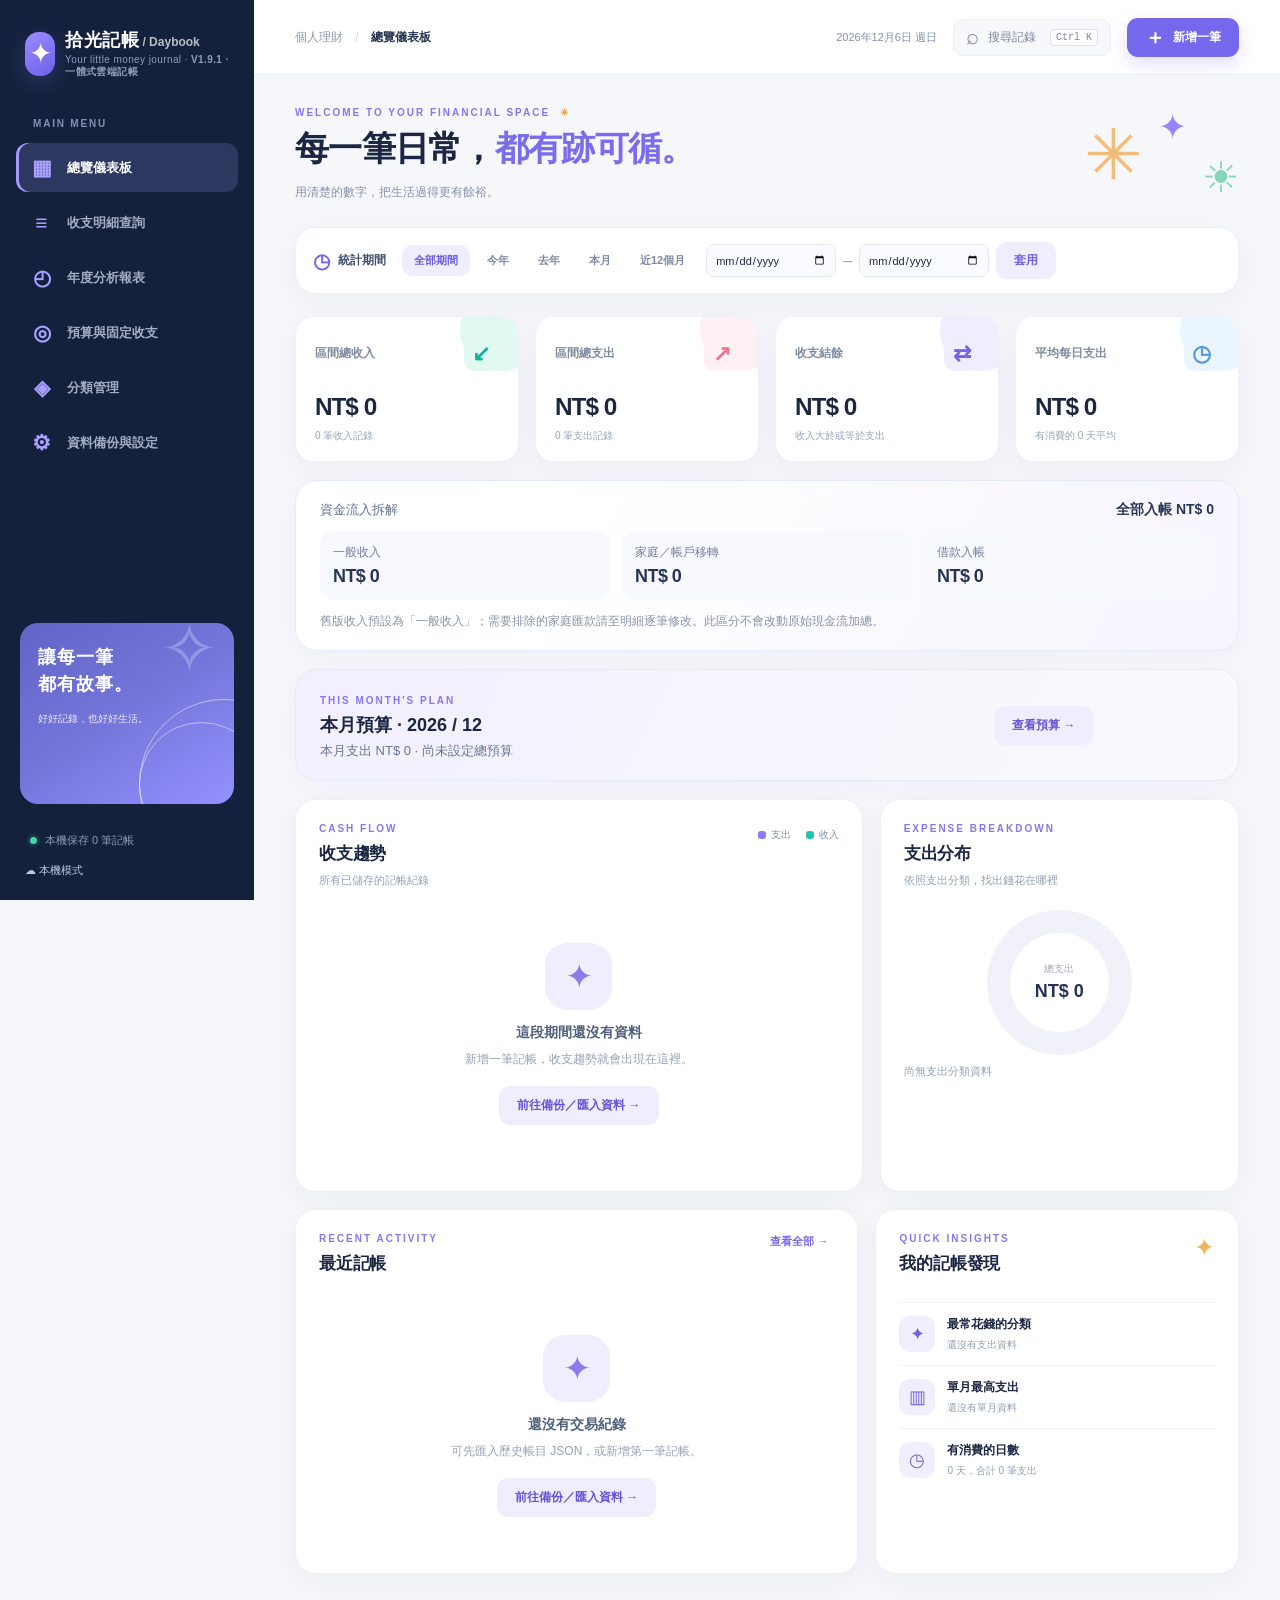
==== commit 5a62a47b: "Add files via upload" ====
--- a/index.html
+++ b/index.html
@@ -4,14 +4,14 @@
   <meta charset="UTF-8"><meta name="viewport" content="width=device-width,initial-scale=1,viewport-fit=cover">
   <link rel="manifest" href="./manifest.webmanifest"><link rel="icon" href="./icons/icon-192.png"><meta name="theme-color" content="#14213c"><meta name="description" content="一個兼具快速記帳、分類、搜尋與跨年度統計的私人財務手帳。">
   <meta name="apple-mobile-web-app-capable" content="yes"><meta name="apple-mobile-web-app-status-bar-style" content="default"><meta name="apple-mobile-web-app-title" content="拾光記帳">
-  <title>拾光記帳 · Daybook V1.9.0</title>
+  <title>拾光記帳 · Daybook V1.9.1</title>
   
-  <link rel="stylesheet" href="./styles.css?v=1.9.0">
+  <link rel="stylesheet" href="./styles.css?v=1.9.1">
 </head>
 <body>
 <div class="app-shell">
   <aside class="sidebar" id="sidebar">
-    <div class="brand"><div class="brand-icon">✦</div><div><div class="brand-name">拾光記帳<span> / Daybook</span></div><div class="brand-sub">Your little money journal · <strong>V1.9.0 · 一體式雲端記帳</strong></div></div></div>
+    <div class="brand"><div class="brand-icon">✦</div><div><div class="brand-name">拾光記帳<span> / Daybook</span></div><div class="brand-sub">Your little money journal · <strong>V1.9.1 · 一體式雲端記帳</strong></div></div></div>
     <div class="nav-label">MAIN MENU</div>
     <nav class="side-nav" aria-label="主要導覽">
       <button class="nav-item active" data-view="dashboard"><span class="nav-ico">▦</span><span>總覽儀表板</span></button>
@@ -55,13 +55,13 @@
 </section>
       <section class="page" id="page-categories"><div class="page-head"><div><p class="eyebrow">MAKE IT YOURS</p><h1>分類整齊，<em>生活有序。</em></h1><p class="page-desc">保留 Excel 原有分類，也能自行新增、改名。</p></div><button class="button button-primary" id="addCategoryBtn">＋ 新增分類</button></div><div class="category-mosaic" id="categoryCards"></div><p class="muted category-help">重新命名分類會同步套用到既有記錄；已有記錄的分類不提供直接刪除，避免遺失統計歸屬。</p></section>
       <section class="page" id="page-settings"><div class="page-head"><div><p class="eyebrow">YOUR DATA, YOUR CONTROL</p><h1>安心保存，<em>記錄不遺失。</em></h1><p class="page-desc">儲存在目前裝置上，可自行匯出備份與帶到其他裝置。</p></div></div><section class="panel cloud-panel" id="cloudPanel">
- <div class="cloud-head"><div class="cloud-emblem">☁</div><div><p class="section-kicker">GOOGLE SHEETS SYNC</p><h2>Google 試算表跨裝置同步 <span class="ver-pill">V1.9.0 · 同頁同步</span></h2><p class="muted">在目前這個 GitHub 記帳畫面直接同步 Google Sheets；不用另外開啟第二套系統。離線先記帳，恢復連線後再同步。</p></div></div>
- <div class="note-banner" id="syncTransportInfo" role="status"><strong>目前版本：V1.9.0</strong> ｜ 同步方式：GitHub 單頁直接讀寫 Google Sheets（無第二個記帳介面），寫入後會重新查詢確認。</div><div id="cloudState" class="cloud-state" role="status">本機模式 · 未連線</div>
+ <div class="cloud-head"><div class="cloud-emblem">☁</div><div><p class="section-kicker">GOOGLE SHEETS SYNC</p><h2>Google 試算表跨裝置同步 <span class="ver-pill">V1.9.1 · 同頁同步</span></h2><p class="muted">在目前這個 GitHub 記帳畫面直接同步 Google Sheets；不用另外開啟第二套系統。離線先記帳，恢復連線後再同步。</p></div></div>
+ <div class="note-banner" id="syncTransportInfo" role="status"><strong>目前版本：V1.9.1</strong> ｜ 同步方式：GitHub 單頁直接讀寫 Google Sheets（無第二個記帳介面），寫入後會重新查詢確認。</div><div id="cloudState" class="cloud-state" role="status">本機模式 · 未連線</div>
  <div class="planner-sync-box"><div class="planner-sync-head"><strong>預算與固定收支同步</strong><span id="plannerSyncStatus" role="status">讀取設定…</span></div><div id="plannerConflictList" class="planner-conflict-list"></div><p class="muted">同一筆設定在兩台裝置同時變更時，不會直接覆蓋。請選擇要保留哪一個版本。</p></div>
  <div class="planner-sync-box"><div id="entryConflictList" class="planner-conflict-list"><p class="muted">目前沒有待處理的交易／分類衝突。</p></div></div>
  <div class="cloud-grid">
  <form id="cloudConfigForm" class="cloud-step"><h3><span class="cloud-step-num">1</span> 啟用 Google Sheet 同步</h3><p>首次設定請填入 Apps Script /exec 網址與私人同步金鑰（只需設定一次），之後新增、編輯、年度統計都直接在此操作。先按「只測試 Google 連線」，確認後再開始同步。</p>
- <label>Google Apps Script /exec 網址<input id="cloudUrl" type="url" placeholder="https://script.google.com/macros/s/.../exec" value="https://script.google.com/macros/s/AKfycbzQp3k0KMAUhfIAQdK59TPzjH0SbMRsnsoHX9fq-p23DRV8zlP1oKGB0EtfaoOjKLpZ/exec" autocomplete="off" spellcheck="false" required></label>
+ <label>Google Apps Script /exec 網址 <small>（已內建，不必再貼上）</small><input id="cloudUrl" type="url" placeholder="https://script.google.com/macros/s/.../exec" value="https://script.google.com/macros/s/AKfycbzQp3k0KMAUhfIAQdK59TPzjH0SbMRsnsoHX9fq-p23DRV8zlP1oKGB0EtfaoOjKLpZ/exec" autocomplete="off" spellcheck="false" required><small class="cloud-url-help">✓ 已自動帶入你的 Google Apps Script 部署網址；只有日後更換部署時才需要修改。</small></label>
  <label>私人同步金鑰<input id="cloudKey" type="password" placeholder="輸入 setupDaybook 產生的 64 碼金鑰" autocomplete="off" spellcheck="false" autocapitalize="off" autocorrect="off"></label>
  <div id="cloudKeyHint" class="cloud-key-hint" role="status">請貼上完整 64 碼同步金鑰；不更換可留空。</div>
  <div class="setting-actions"><button class="button button-outline" id="cloudDiagnose" type="button">只測試 Google 連線（不傳帳目）</button><button class="button button-primary" type="submit">儲存設定並開始同步</button></div>
@@ -95,6 +95,6 @@
 </div>
 <div class="modal-layer" id="recurringModal" aria-hidden="true"><div class="modal-backdrop" data-close="recurringModal"></div><div class="modal-sheet compact-modal" role="dialog" aria-modal="true" aria-labelledby="recurringTitle"><div class="modal-top"><div><p class="section-kicker">RECURRING TEMPLATE</p><h2 id="recurringTitle">新增固定收支</h2></div><button class="close-modal" data-close="recurringModal" aria-label="關閉">×</button></div><form id="recurringForm"><input id="recurringId" type="hidden"><div class="form-grid"><label>收支類型<select id="recurringType"><option value="expense">支出</option><option value="income">收入</option></select></label><label>重複週期<select id="recurringInterval"><option value="1">每月</option><option value="2">每兩個月</option><option value="3">每季</option><option value="12">每年</option></select></label><label class="span-2">項目名稱<input id="recurringName" maxlength="80" placeholder="例如：住家電費" required></label><label>預計金額（NT$）<input id="recurringAmount" type="number" min="0.01" step="0.01" inputmode="decimal" required></label><label>分類<select id="recurringCategory" required></select></label><label class="span-2">首次日期<input id="recurringStart" type="date" required></label><label class="span-2">備註<input id="recurringMemo" maxlength="200" placeholder="例如：每兩個月繳一次，可入帳時修正金額"></label></div><div class="modal-actions"><button type="button" class="button button-outline" data-close="recurringModal">取消</button><button class="button button-primary" type="submit">儲存固定收支 ✓</button></div></form></div></div>
 <div id="toast" class="toast" role="status" aria-live="polite"></div><input id="jsonFileInput" type="file" accept=".json,application/json" hidden><input id="csvFileInput" type="file" accept=".csv,text/csv" hidden>
-<script src="./app.js?v=1.9.0" defer></script>
+<script src="./app.js?v=1.9.1" defer></script>
 </body>
 </html>
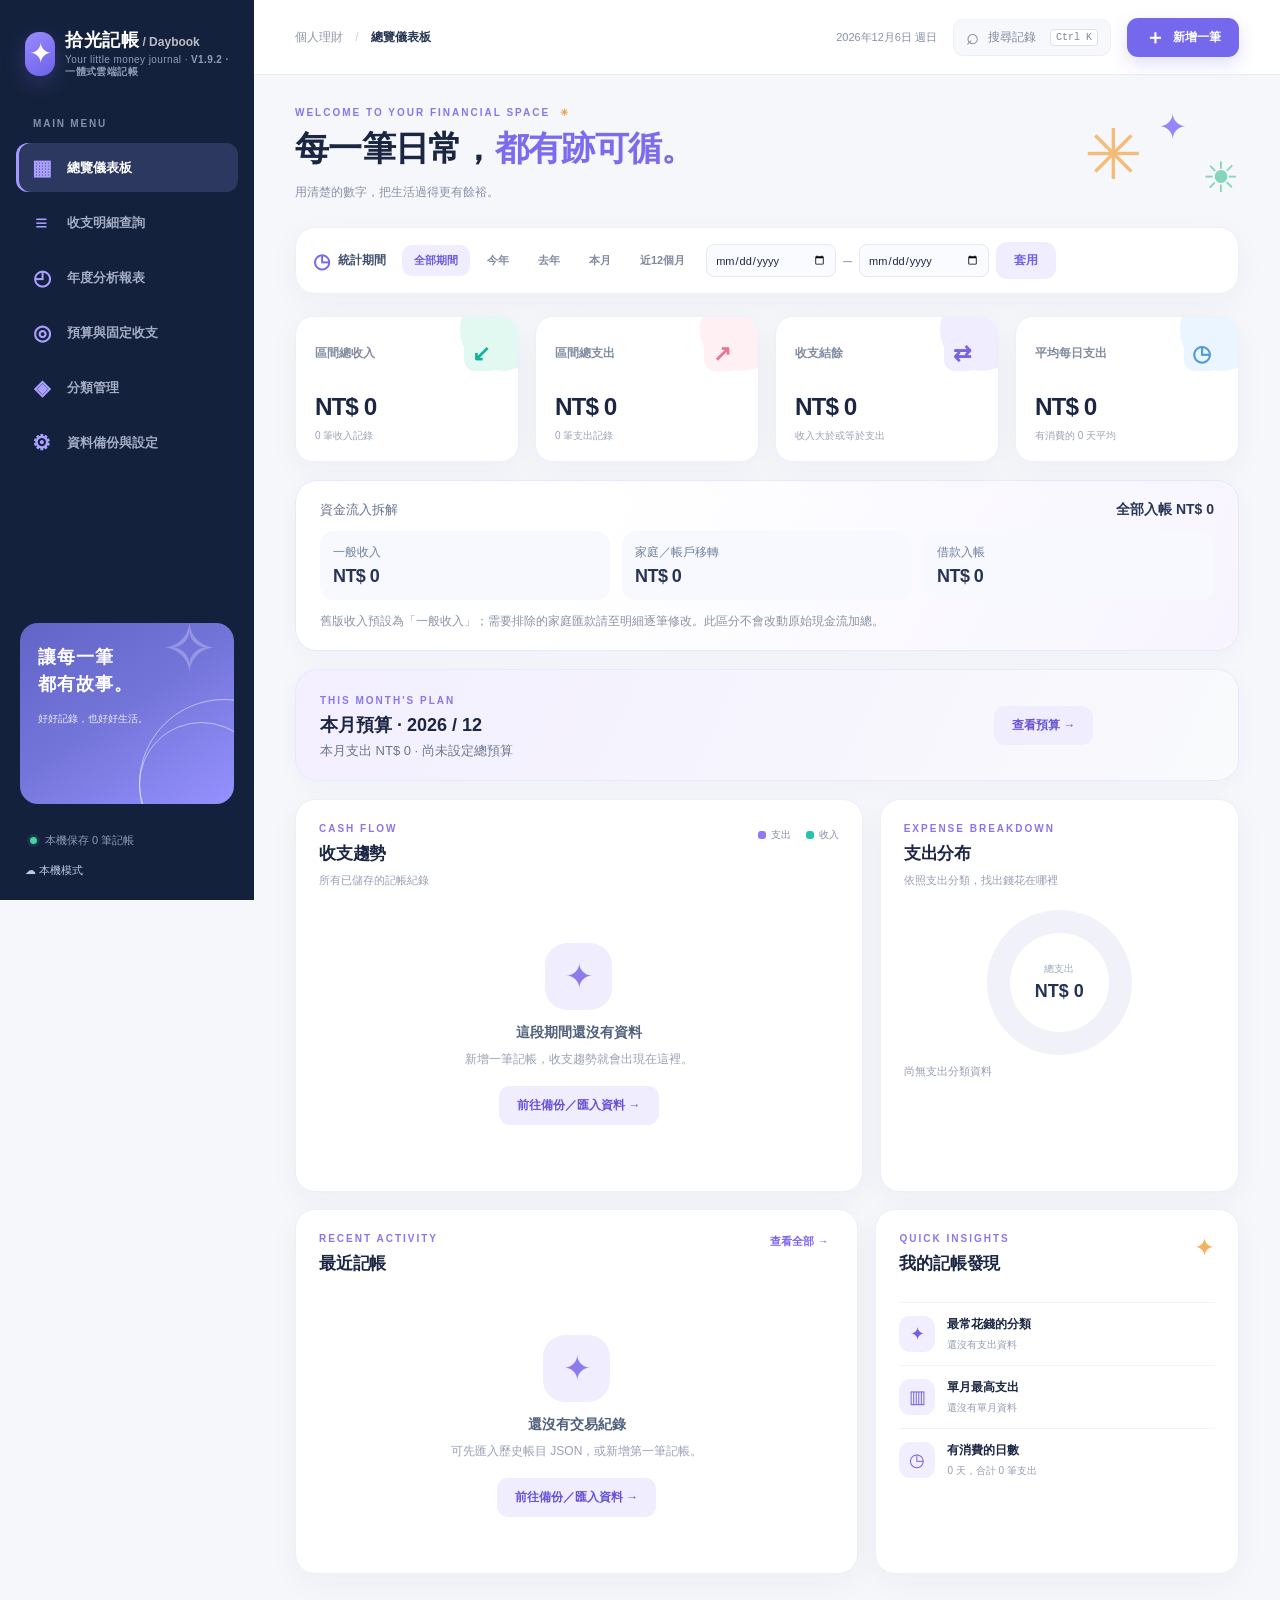
==== commit 52b8f2b2: "Add files via upload" ====
--- a/index.html
+++ b/index.html
@@ -4,14 +4,14 @@
   <meta charset="UTF-8"><meta name="viewport" content="width=device-width,initial-scale=1,viewport-fit=cover">
   <link rel="manifest" href="./manifest.webmanifest"><link rel="icon" href="./icons/icon-192.png"><meta name="theme-color" content="#14213c"><meta name="description" content="一個兼具快速記帳、分類、搜尋與跨年度統計的私人財務手帳。">
   <meta name="apple-mobile-web-app-capable" content="yes"><meta name="apple-mobile-web-app-status-bar-style" content="default"><meta name="apple-mobile-web-app-title" content="拾光記帳">
-  <title>拾光記帳 · Daybook V1.9.1</title>
+  <title>拾光記帳 · Daybook V1.9.2</title>
   
-  <link rel="stylesheet" href="./styles.css?v=1.9.1">
+  <link rel="stylesheet" href="./styles.css?v=1.9.2">
 </head>
 <body>
 <div class="app-shell">
   <aside class="sidebar" id="sidebar">
-    <div class="brand"><div class="brand-icon">✦</div><div><div class="brand-name">拾光記帳<span> / Daybook</span></div><div class="brand-sub">Your little money journal · <strong>V1.9.1 · 一體式雲端記帳</strong></div></div></div>
+    <div class="brand"><div class="brand-icon">✦</div><div><div class="brand-name">拾光記帳<span> / Daybook</span></div><div class="brand-sub">Your little money journal · <strong>V1.9.2 · 一體式雲端記帳</strong></div></div></div>
     <div class="nav-label">MAIN MENU</div>
     <nav class="side-nav" aria-label="主要導覽">
       <button class="nav-item active" data-view="dashboard"><span class="nav-ico">▦</span><span>總覽儀表板</span></button>
@@ -28,7 +28,7 @@
   </aside>
   <div class="main-shell">
     <header class="topbar">
-      <div class="topbar-left"><button class="icon-btn mobile-menu" id="menuBtn" aria-label="開啟導覽">☰</button><div class="breadcrumbs">個人理財 <span>/</span> <b id="breadcrumbPage">總覽儀表板</b></div></div>
+      <div class="topbar-left"><button class="icon-btn mobile-menu" id="menuBtn" aria-label="開啟導覽" aria-expanded="false" aria-controls="sidebar">☰</button><div class="breadcrumbs">個人理財 <span>/</span> <b id="breadcrumbPage">總覽儀表板</b></div></div>
       <div class="topbar-actions"><span class="date-indicator" id="currentDate"></span><button class="top-search" id="topSearchBtn"><span>⌕</span> 搜尋記錄 <kbd>Ctrl K</kbd></button><button class="button button-primary top-add" id="addBtn"><span>＋</span> 新增一筆</button></div>
     </header>
     <main id="main" class="main-content" tabindex="-1">
@@ -46,7 +46,7 @@
         <section class="panel search-panel"><div class="search-field"><span>⌕</span><input type="search" id="searchText" placeholder="搜尋品項、商家、備註、日期，例如：蝦皮、奶粉、114/03" autocomplete="off"></div><div class="transaction-filters"><label>收支類型<select id="filterType"><option value="all">全部收支</option><option value="expense">僅支出</option><option value="income">僅收入</option></select></label><label>分類<select id="filterCategory"><option value="all">所有分類</option></select></label><label>開始日期<input type="date" id="filterStart"></label><label>結束日期<input type="date" id="filterEnd"></label><label>排序<select id="filterSort"><option value="dateDesc">日期：新到舊</option><option value="dateAsc">日期：舊到新</option><option value="amountDesc">金額：高到低</option><option value="amountAsc">金額：低到高</option></select></label><button id="clearFilters" class="button button-outline">清除條件</button></div></section>
         <div class="list-meta"><div><strong id="recordCount">0 筆記錄</strong><span id="recordTotal"></span></div><div class="display-pills"><button id="showAllRecords" class="little-link">顯示全部期間 ↗</button></div></div><section class="panel transaction-panel"><div class="table-wrap"><table class="records-table"><thead><tr><th>日期</th><th>明細 / 備註</th><th>分類</th><th>類型</th><th class="align-right">金額</th><th class="align-right">操作</th></tr></thead><tbody id="recordTableBody"></tbody></table></div><div class="mobile-transaction-list" id="recordMobileList"></div><div class="record-footer"><span id="recordShowing"></span><button id="loadMore" class="button button-outline">顯示更多記錄 ↓</button></div></section>
       </section>
-      <section class="page" id="page-analytics"><div class="page-head"><div><p class="eyebrow">ANNUAL FINANCIAL REVIEW</p><h1>把每一年，<em>看得更清楚。</em></h1><p class="page-desc">跨年度與精確日期區間、去年同期比較；年度、月份、分類一層層查明細。</p></div><button class="button button-soft" id="exportAnnualBtn">⇩ 年度統計 CSV</button></div><div class="year-toolbar panel"><div class="year-controls"><label>起始年度<select id="yearStart"></select></label><span>至</span><label>結束年度<select id="yearEnd"></select></label><button id="applyYearBtn" class="button button-primary">查看完整年度 →</button></div><div class="precise-dates"><div class="precise-dates-title"><b>◷ 自訂精確日期區間</b><span>例如：114/01/15～114/05/20</span></div><label>起始日期<input id="analyticsDateStart" type="date" aria-label="報表起始日期"></label><label>結束日期<input id="analyticsDateEnd" type="date" aria-label="報表結束日期"></label><button id="applyDateBtn" class="button button-soft">套用日期 →</button><button id="clearDateBtn" class="button button-outline" title="恢復以上選擇的完整年度">恢復完整年度</button></div><div class="date-active-note" id="analyticsDateStatus"></div><div class="muted" id="yearToolbarNote"></div></div><div class="analytic-kpis" id="analyticKpis"></div><div class="analytic-cash-note" id="analyticCashNote"></div><section class="panel year-over-year-panel"><div class="panel-header"><div><div class="section-kicker">SAME PERIOD LAST YEAR</div><h2>去年同期比較</h2><p class="muted" id="yoyPeriodLabel">根據目前日期範圍，自動對齊去年相同期間</p></div></div><div id="yoyCards" class="yoy-cards"></div><div class="yoy-ranking" id="yoyCategoryRanking"></div></section><section class="panel annual-chart-panel"><div class="panel-header"><div><div class="section-kicker">YEAR OVER YEAR</div><h2>年度收支比較</h2></div><div class="chart-legend"><span><i class="legend-box exp"></i> 支出</span><span><i class="legend-box inc"></i> 收入</span></div></div><div id="annualCompare" class="annual-compare"></div></section><div class="bottom-grid"><section class="panel"><div class="panel-header"><div><div class="section-kicker">ANNUAL SUMMARY</div><h2>各年度統計明細</h2></div></div><div id="annualTableWrap" class="table-wrap"></div></section><section class="panel"><div class="panel-header"><div><div class="section-kicker">CATEGORY RANKING</div><h2>區間支出排行</h2><p class="report-tap-hint">點擊任一分類，查看該期間每一筆支出 ↗</p></div></div><div id="annualCategoryRanking"></div></section></div><section class="panel monthly-panel"><div class="panel-header"><div><div class="section-kicker">MONTHLY BREAKDOWN</div><h2>各年度月份支出</h2><p class="report-tap-hint">點擊有金額的月份，查看當月詳細支出 ↗</p></div><p class="muted">每個月份獨立統計，未有記帳資料的月份顯示「—」，不是零支出；收支差額僅反映已記錄的交易，不代表銀行存款餘額。</p></div><div id="monthlyMatrix" class="table-wrap"></div></section></section>
+      <section class="page" id="page-analytics"><div class="page-head"><div><p class="eyebrow">ANNUAL FINANCIAL REVIEW</p><h1>把每一年，<em>看得更清楚。</em></h1><p class="page-desc">跨年度與精確日期區間、去年同期比較；年度、月份、分類一層層查明細。</p></div><button class="button button-soft" id="exportAnnualBtn">⇩ 年度統計 CSV</button></div><div class="year-toolbar panel"><div class="year-controls"><label>起始年度<select id="yearStart"></select></label><span>至</span><label>結束年度<select id="yearEnd"></select></label><button id="applyYearBtn" class="button button-primary">查看完整年度 →</button></div><div class="precise-dates"><div class="precise-dates-title"><b>◷ 自訂精確日期區間</b><span>例如：114/01/15～114/05/20</span></div><label>起始日期<input id="analyticsDateStart" type="date" aria-label="報表起始日期"></label><label>結束日期<input id="analyticsDateEnd" type="date" aria-label="報表結束日期"></label><button id="applyDateBtn" class="button button-soft">套用日期 →</button><button id="clearDateBtn" class="button button-outline" title="恢復以上選擇的完整年度">恢復完整年度</button></div><div class="date-active-note" id="analyticsDateStatus"></div><div class="muted" id="yearToolbarNote"></div></div><div class="analytic-kpis" id="analyticKpis"></div><div class="analytic-cash-note" id="analyticCashNote"></div><section class="panel year-over-year-panel"><div class="panel-header"><div><div class="section-kicker">SAME PERIOD LAST YEAR</div><h2>去年同期比較</h2><p class="muted" id="yoyPeriodLabel">根據目前日期範圍，自動對齊去年相同期間</p></div></div><div id="yoyCards" class="yoy-cards"></div><div class="yoy-ranking" id="yoyCategoryRanking"></div></section><section class="panel annual-chart-panel"><div class="panel-header"><div><div class="section-kicker">YEAR OVER YEAR</div><h2>年度收支比較</h2></div><div class="chart-legend"><span><i class="legend-box exp"></i> 支出</span><span><i class="legend-box inc"></i> 收入</span></div></div><div id="annualCompare" class="annual-compare"></div></section><div class="bottom-grid"><section class="panel"><div class="panel-header"><div><div class="section-kicker">ANNUAL SUMMARY</div><h2>各年度統計明細</h2></div></div><div id="annualTableWrap" class="table-wrap"></div></section><section class="panel"><div class="panel-header"><div><div class="section-kicker">CATEGORY RANKING</div><h2>區間支出排行</h2><p class="report-tap-hint">點擊任一分類，查看該期間每一筆支出 ↗</p></div></div><div id="annualCategoryRanking"></div></section></div><section class="panel monthly-panel"><div class="panel-header"><div><div class="section-kicker">MONTHLY BREAKDOWN</div><h2>各年度月份支出</h2><p class="report-tap-hint">點擊有金額的月份，查看當月詳細支出 ↗</p></div><p class="muted">每個月份獨立統計，未有記帳資料的月份顯示「—」，不是零支出；收支差額僅反映已記錄的交易，不代表銀行存款餘額。</p></div><p class="matrix-swipe-hint" role="note">↔ 左右滑動月份表格，可查看 1～12 月與全年合計；點擊金額即可查看明細。</p><div id="monthlyMatrix" class="table-wrap" tabindex="0" role="region" aria-label="年度月份支出表，左右滑動查看所有月份"></div></section></section>
       <section class="page" id="page-planner">
   <div class="page-head"><div><p class="eyebrow">BETTER MONEY PLANNING</p><h1>花得清楚，<em>也更有計畫。</em></h1><p class="page-desc">設定每月預算、查看超支風險；固定帳單經過確認才會列入帳目，不會自動重複扣款。</p></div><button id="plannerAddRecurring" class="button button-primary">＋ 新增固定收支</button></div>
   <section class="panel planner-main"><div class="planner-head"><div><div class="section-kicker">MONTHLY BUDGET</div><h2>每月預算控制台</h2><p class="muted">分類預算是提醒用的上限，不會更動任何交易。</p></div><label class="planner-month-label">選擇月份<input type="month" id="budgetMonth" aria-label="預算月份"></label></div><div class="planner-stat-cards" id="budgetCards"></div><div class="planner-grid"><div class="planner-config"><div class="planner-panel-title"><h3>設定預算</h3><button class="button button-outline" id="budgetCopyPrev" type="button">沿用上個月</button></div><form id="budgetForm"><label class="block-label">當月總預算（NT$）<input id="budgetTotal" type="number" min="0" step="1" inputmode="numeric" placeholder="留空代表不設定"></label><div class="budget-form-explain">各分類預算獨立提醒，不會自動從總預算扣除。</div><details class="budget-category-details" id="budgetCategoriesDetails" open><summary>設定分類預算 <small>依需求展開填入</small></summary><div class="budget-category-fields" id="budgetCategoryFields"></div></details><button class="button button-primary budget-save" type="submit">儲存本月預算 ✓</button></form></div><div class="planner-progress-panel"><div class="planner-panel-title"><h3>分類花費進度</h3><span class="muted" id="budgetStatusText"></span></div><div id="budgetProgressList" class="budget-progress-list"></div></div></div></section>
@@ -55,8 +55,8 @@
 </section>
       <section class="page" id="page-categories"><div class="page-head"><div><p class="eyebrow">MAKE IT YOURS</p><h1>分類整齊，<em>生活有序。</em></h1><p class="page-desc">保留 Excel 原有分類，也能自行新增、改名。</p></div><button class="button button-primary" id="addCategoryBtn">＋ 新增分類</button></div><div class="category-mosaic" id="categoryCards"></div><p class="muted category-help">重新命名分類會同步套用到既有記錄；已有記錄的分類不提供直接刪除，避免遺失統計歸屬。</p></section>
       <section class="page" id="page-settings"><div class="page-head"><div><p class="eyebrow">YOUR DATA, YOUR CONTROL</p><h1>安心保存，<em>記錄不遺失。</em></h1><p class="page-desc">儲存在目前裝置上，可自行匯出備份與帶到其他裝置。</p></div></div><section class="panel cloud-panel" id="cloudPanel">
- <div class="cloud-head"><div class="cloud-emblem">☁</div><div><p class="section-kicker">GOOGLE SHEETS SYNC</p><h2>Google 試算表跨裝置同步 <span class="ver-pill">V1.9.1 · 同頁同步</span></h2><p class="muted">在目前這個 GitHub 記帳畫面直接同步 Google Sheets；不用另外開啟第二套系統。離線先記帳，恢復連線後再同步。</p></div></div>
- <div class="note-banner" id="syncTransportInfo" role="status"><strong>目前版本：V1.9.1</strong> ｜ 同步方式：GitHub 單頁直接讀寫 Google Sheets（無第二個記帳介面），寫入後會重新查詢確認。</div><div id="cloudState" class="cloud-state" role="status">本機模式 · 未連線</div>
+ <div class="cloud-head"><div class="cloud-emblem">☁</div><div><p class="section-kicker">GOOGLE SHEETS SYNC</p><h2>Google 試算表跨裝置同步 <span class="ver-pill">V1.9.2 · 同頁同步</span></h2><p class="muted">在目前這個 GitHub 記帳畫面直接同步 Google Sheets；不用另外開啟第二套系統。離線先記帳，恢復連線後再同步。</p></div></div>
+ <div class="note-banner" id="syncTransportInfo" role="status"><strong>目前版本：V1.9.2</strong> ｜ 同步方式：GitHub 單頁直接讀寫 Google Sheets（無第二個記帳介面），寫入後會重新查詢確認。</div><div id="cloudState" class="cloud-state" role="status">本機模式 · 未連線</div>
  <div class="planner-sync-box"><div class="planner-sync-head"><strong>預算與固定收支同步</strong><span id="plannerSyncStatus" role="status">讀取設定…</span></div><div id="plannerConflictList" class="planner-conflict-list"></div><p class="muted">同一筆設定在兩台裝置同時變更時，不會直接覆蓋。請選擇要保留哪一個版本。</p></div>
  <div class="planner-sync-box"><div id="entryConflictList" class="planner-conflict-list"><p class="muted">目前沒有待處理的交易／分類衝突。</p></div></div>
  <div class="cloud-grid">
@@ -74,7 +74,7 @@
     </main>
   </div>
 </div>
-<div class="mobile-nav" id="mobileNav"><button data-view="dashboard"><span>▦</span>總覽</button><button data-view="transactions"><span>≡</span>明細</button><button data-view="analytics"><span>◴</span>報表</button><button data-view="planner"><span>◎</span>預算</button><button data-view="settings"><span>⚙</span>設定</button></div>
+<div class="mobile-nav" id="mobileNav" aria-label="手機主要導覽"><button data-view="dashboard"><span>▦</span>總覽</button><button data-view="transactions"><span>≡</span>明細</button><button data-view="analytics"><span>◴</span>報表</button><button data-view="planner"><span>◎</span>預算</button><button data-view="settings"><span>⚙</span>設定</button></div>
 <button class="mobile-fab" id="mobileAdd" aria-label="新增記帳">＋</button><div class="overlay" id="navOverlay"></div>
 <div class="modal-layer" id="entryModal" aria-hidden="true"><div class="modal-backdrop" data-close="entryModal"></div><div class="modal-sheet" role="dialog" aria-modal="true" aria-labelledby="entryTitle"><div class="modal-top"><div><p class="section-kicker">QUICK ENTRY</p><h2 id="entryTitle">新增一筆記帳</h2></div><button class="close-modal" data-close="entryModal" aria-label="關閉">×</button></div><form id="entryForm"><input type="hidden" id="entryId"><input type="hidden" id="entryRecurringKey"><div class="type-switch"><button type="button" class="active expense" data-entry-type="expense">↗ 支出</button><button type="button" data-entry-type="income">↙ 收入</button></div><div class="amount-entry"><span>NT$</span><input type="number" id="entryAmount" min="0.01" step="0.01" inputmode="decimal" placeholder="0" required></div><div class="form-grid"><label>日期<input type="date" id="entryDate" required></label><label>分類<select id="entryCategory" required></select></label><label id="entryIncomeKindLabel" class="span-2 entry-income-kind" hidden>收入性質<select id="entryIncomeKind"><option value="earned">一般收入（薪資／營業／其他實際收入）</option><option value="transfer">家庭匯款／帳戶間資金移轉</option><option value="loan">借款／資金借入</option></select><small>移轉與借款不計入實質收入；仍計入資金流入統計。</small></label><label class="span-2">明細 / 商家 <small>（方便以後搜尋）</small><input id="entryNote" maxlength="220" placeholder="例如：早市－蔬菜、水果" required></label><label class="span-2">備註 <small>（可留空）</small><input id="entryMemo" maxlength="300" placeholder="例如：信用卡、幫家人代付"></label></div><div class="entry-shortcuts"><div class="entry-shortcut-top"><strong>快速填入</strong><span>點常用記帳即可帶入資料，不會直接存檔</span></div><div class="entry-chip-scroll" id="entryFrequent"></div><div class="entry-chip-scroll" id="entryRecentCategories"></div></div><div class="modal-actions entry-actions"><button type="button" class="button button-outline" data-close="entryModal">取消</button><button class="button button-soft" type="submit" id="saveContinueBtn">儲存並記下一筆</button><button class="button button-primary big-save" type="submit" id="saveEntryBtn">儲存記帳 ✓</button></div></form></div></div>
 <div class="modal-layer" id="categoryModal" aria-hidden="true"><div class="modal-backdrop" data-close="categoryModal"></div><div class="modal-sheet compact-modal" role="dialog" aria-modal="true" aria-labelledby="categoryDialogTitle"><div class="modal-top"><div><p class="section-kicker">CUSTOMIZE CATEGORY</p><h2 id="categoryDialogTitle">新增分類</h2></div><button class="close-modal" data-close="categoryModal">×</button></div><form id="categoryForm"><input type="hidden" id="categoryOldName"><label class="block-label">分類名稱<input id="categoryName" maxlength="25" required placeholder="例如：寵物用品"></label><label class="block-label">分類圖示 <small>（Emoji，填寫一個即可）</small><input id="categoryEmoji" maxlength="8" placeholder="🛍️"></label><div class="modal-actions"><button type="button" class="button button-outline" data-close="categoryModal">取消</button><button class="button button-primary" type="submit">儲存分類 ✓</button></div></form></div></div>
@@ -95,6 +95,6 @@
 </div>
 <div class="modal-layer" id="recurringModal" aria-hidden="true"><div class="modal-backdrop" data-close="recurringModal"></div><div class="modal-sheet compact-modal" role="dialog" aria-modal="true" aria-labelledby="recurringTitle"><div class="modal-top"><div><p class="section-kicker">RECURRING TEMPLATE</p><h2 id="recurringTitle">新增固定收支</h2></div><button class="close-modal" data-close="recurringModal" aria-label="關閉">×</button></div><form id="recurringForm"><input id="recurringId" type="hidden"><div class="form-grid"><label>收支類型<select id="recurringType"><option value="expense">支出</option><option value="income">收入</option></select></label><label>重複週期<select id="recurringInterval"><option value="1">每月</option><option value="2">每兩個月</option><option value="3">每季</option><option value="12">每年</option></select></label><label class="span-2">項目名稱<input id="recurringName" maxlength="80" placeholder="例如：住家電費" required></label><label>預計金額（NT$）<input id="recurringAmount" type="number" min="0.01" step="0.01" inputmode="decimal" required></label><label>分類<select id="recurringCategory" required></select></label><label class="span-2">首次日期<input id="recurringStart" type="date" required></label><label class="span-2">備註<input id="recurringMemo" maxlength="200" placeholder="例如：每兩個月繳一次，可入帳時修正金額"></label></div><div class="modal-actions"><button type="button" class="button button-outline" data-close="recurringModal">取消</button><button class="button button-primary" type="submit">儲存固定收支 ✓</button></div></form></div></div>
 <div id="toast" class="toast" role="status" aria-live="polite"></div><input id="jsonFileInput" type="file" accept=".json,application/json" hidden><input id="csvFileInput" type="file" accept=".csv,text/csv" hidden>
-<script src="./app.js?v=1.9.1" defer></script>
+<script src="./app.js?v=1.9.2" defer></script>
 </body>
 </html>
--- a/styles.css
+++ b/styles.css
@@ -129,3 +129,73 @@
 .cloud-diag-result.ok{background:#e9f8f2;color:#117d61}.cloud-diag-result.error{background:#fff0ef;color:#a83d43}
 .cloud-step .setting-actions button{flex:1;min-width:175px}
 @media(max-width:520px){.cloud-step .setting-actions button{width:100%;min-width:0}}
+
+
+/* Daybook V1.9.2 · real mobile-screen QA improvements */
+.matrix-swipe-hint{display:none}
+@media(max-width:900px){
+ .sidebar{box-shadow:none}
+ .sidebar.open{box-shadow:15px 0 70px #1c274333}
+}
+@media(max-width:660px){
+ html{-webkit-text-size-adjust:100%}
+ body{overflow-x:clip}
+ .main-shell,.main-content,.page{min-width:0}
+ .main-content{padding-bottom:calc(114px + env(safe-area-inset-bottom))}
+ .page-head{display:flex;flex-direction:column;align-items:stretch;gap:11px;min-height:0;margin-bottom:17px}
+ .page-head>.button{position:static;align-self:flex-start;max-width:100%;font-size:12px;min-height:42px;padding:10px 14px}
+ .year-controls,.precise-dates{min-width:0}
+ .year-controls label,.precise-dates label,.transaction-filters label{min-width:0}
+ .year-controls select,.precise-dates input,.transaction-filters select,.transaction-filters input{min-width:0;max-width:100%;width:100%}
+ .transaction-filters label,.form-grid label{font-size:12px}
+ .transaction-filters input,.transaction-filters select,.form-grid input,.form-grid select,.cloud-step input,.date-range input,.precise-dates input{font-size:16px;min-height:43px}
+ .top-search,.mobile-menu{min-width:42px;min-height:42px}
+ .topbar{gap:7px}.topbar-left,.topbar-actions{gap:8px;min-width:0}
+ .breadcrumbs{overflow:hidden;text-overflow:ellipsis;white-space:nowrap;min-width:0}
+ .mobile-nav{height:calc(64px + env(safe-area-inset-bottom));bottom:0;padding:0 4px env(safe-area-inset-bottom);box-sizing:border-box}
+ .mobile-nav button{min-height:50px;min-width:0;flex:1;padding:5px 1px;gap:3px}
+ .mobile-fab{bottom:calc(82px + env(safe-area-inset-bottom));width:52px;height:52px;right:15px}
+ .matrix-swipe-hint{display:block;margin:0 0 10px;padding:10px 12px;border-radius:10px;background:#f1eeff;color:#6556c3;font-size:12px;line-height:1.6;font-weight:700}
+ #monthlyMatrix{border:1px solid #e9e9f5;border-radius:12px;overscroll-behavior-x:contain;scrollbar-width:thin}
+ #monthlyMatrix .matrix-table{min-width:904px}
+ #monthlyMatrix .matrix-table th:first-child,#monthlyMatrix .matrix-table td:first-child{position:sticky;left:0;z-index:2;background:#fff;box-shadow:2px 0 5px #15213b12;min-width:76px}
+ #monthlyMatrix .matrix-table th:first-child{background:#f6f7fb}
+ #entryModal .modal-sheet,#categoryModal .modal-sheet,#recurringModal .modal-sheet{width:100%;max-width:100%;max-height:calc(100dvh - 12px);border-radius:22px 22px 0 0;padding:18px 17px calc(12px + env(safe-area-inset-bottom));overflow-y:auto;overscroll-behavior:contain}
+ #entryModal .modal-top,#categoryModal .modal-top,#recurringModal .modal-top{position:sticky;top:-18px;z-index:3;background:#fff;padding:10px 0 9px;margin-top:-10px;border-bottom:1px solid #f1f1fa}
+ #entryModal .entry-actions,#categoryModal .modal-actions,#recurringModal .modal-actions{position:sticky;bottom:calc(-12px - env(safe-area-inset-bottom));z-index:4;background:linear-gradient(180deg,#ffffffea,#fff 18%);padding:12px 0 calc(13px + env(safe-area-inset-bottom));margin:15px -3px -12px;border-top:1px solid #ecebf5;box-shadow:0 -8px 18px #16223e10;display:grid;grid-template-columns:repeat(2,minmax(0,1fr));gap:7px}
+ #entryModal .entry-actions .button,#categoryModal .modal-actions .button,#recurringModal .modal-actions .button{white-space:normal;line-height:1.3;min-height:44px;min-width:0;padding:9px 7px;text-align:center}
+ #entryModal .entry-actions #saveEntryBtn{grid-column:span 2;grid-row:1}
+ #entryModal .entry-actions #saveContinueBtn{grid-column:2;grid-row:2}
+ #entryModal .entry-actions [data-close]{grid-column:1;grid-row:2}
+ #entryModal .entry-actions:has(#saveContinueBtn[hidden]) #saveEntryBtn{grid-column:2;grid-row:1}
+ #entryModal .entry-actions:has(#saveContinueBtn[hidden]) [data-close]{grid-column:1;grid-row:1}
+ #entryModal .entry-shortcuts{padding-bottom:4px}
+ .entry-chip-scroll{overflow-x:auto;overscroll-behavior-x:contain;-webkit-overflow-scrolling:touch}
+ .entry-chip-scroll button{min-height:40px}
+ #reportDetailModal .report-detail-sheet{max-height:calc(100dvh - 8px);height:calc(100dvh - 8px)}
+ .report-detail-footer{padding-bottom:calc(6px + env(safe-area-inset-bottom))}
+ .cloud-step .setting-actions{gap:8px}
+ .cloud-step .setting-actions .button{min-height:44px}
+ .cloud-panel,.setting-card,.stats-storage{min-width:0}
+ #cloudUrl,#cloudKey{width:100%;max-width:100%;min-width:0;font-size:16px}
+}
+@media(max-width:350px){
+ .main-content{padding-left:10px;padding-right:10px}
+ .panel{padding:14px}
+ .kpi-card{padding:12px 10px}
+ .kpi-value{font-size:17px}
+ .pill{padding:9px 10px}
+ .mobile-nav button{font-size:9px}
+ #entryModal .modal-sheet{padding-left:12px;padding-right:12px}
+ .donut-wrap{flex-basis:113px}
+ .donut{width:110px;height:110px}
+ .donut:after{inset:19px}
+}
+@media(prefers-reduced-motion:reduce){.page,.modal-sheet,.sidebar,.welcome-bubble span{animation:none!important;transition:none!important}}
+
+/* Landscape phones and short split-screen tablets: keep primary actions reachable */
+@media(max-height:500px) and (min-width:661px){
+ #entryModal,#categoryModal,#recurringModal{padding:6px;align-items:center}
+ #entryModal .modal-sheet,#categoryModal .modal-sheet,#recurringModal .modal-sheet{max-height:calc(100dvh - 12px);overflow-y:auto;overscroll-behavior:contain;padding:14px 17px}
+ #entryModal .modal-actions,#categoryModal .modal-actions,#recurringModal .modal-actions{position:sticky;bottom:-14px;z-index:4;background:#fff;border-top:1px solid #ecebf5;padding:10px 0 14px;margin:10px 0 -14px}
+}
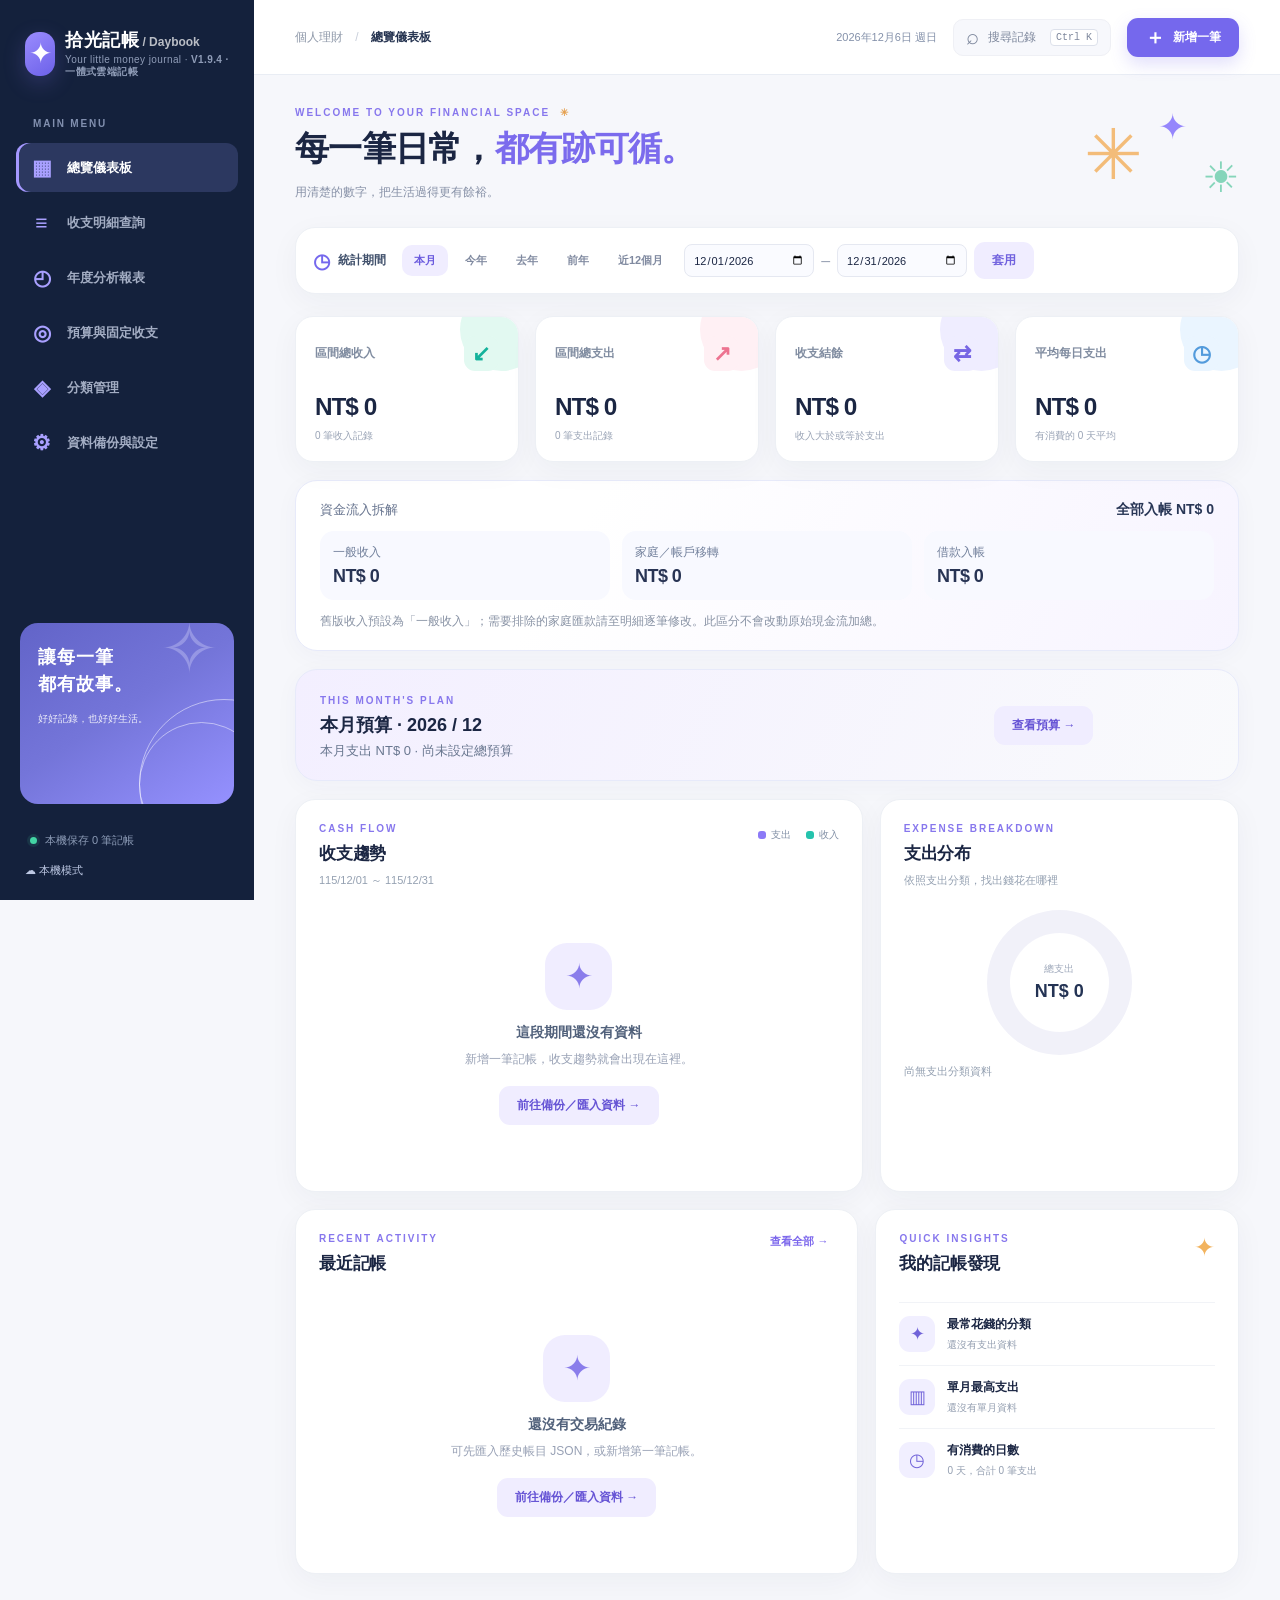
==== commit 137113cd: "Add files via upload" ====
--- a/index.html
+++ b/index.html
@@ -4,14 +4,14 @@
   <meta charset="UTF-8"><meta name="viewport" content="width=device-width,initial-scale=1,viewport-fit=cover">
   <link rel="manifest" href="./manifest.webmanifest"><link rel="icon" href="./icons/icon-192.png"><meta name="theme-color" content="#14213c"><meta name="description" content="一個兼具快速記帳、分類、搜尋與跨年度統計的私人財務手帳。">
   <meta name="apple-mobile-web-app-capable" content="yes"><meta name="apple-mobile-web-app-status-bar-style" content="default"><meta name="apple-mobile-web-app-title" content="拾光記帳">
-  <title>拾光記帳 · Daybook V1.9.2</title>
+  <title>拾光記帳 · Daybook V1.9.4</title>
   
-  <link rel="stylesheet" href="./styles.css?v=1.9.2">
+  <link rel="stylesheet" href="./styles.css?v=1.9.4">
 </head>
 <body>
 <div class="app-shell">
   <aside class="sidebar" id="sidebar">
-    <div class="brand"><div class="brand-icon">✦</div><div><div class="brand-name">拾光記帳<span> / Daybook</span></div><div class="brand-sub">Your little money journal · <strong>V1.9.2 · 一體式雲端記帳</strong></div></div></div>
+    <div class="brand"><div class="brand-icon">✦</div><div><div class="brand-name">拾光記帳<span> / Daybook</span></div><div class="brand-sub">Your little money journal · <strong>V1.9.4 · 一體式雲端記帳</strong></div></div></div>
     <div class="nav-label">MAIN MENU</div>
     <nav class="side-nav" aria-label="主要導覽">
       <button class="nav-item active" data-view="dashboard"><span class="nav-ico">▦</span><span>總覽儀表板</span></button>
@@ -34,7 +34,7 @@
     <main id="main" class="main-content" tabindex="-1">
       <section class="page active" id="page-dashboard">
         <div class="welcome-row"><div><p class="eyebrow">WELCOME TO YOUR FINANCIAL SPACE <span class="sparkle">✳</span></p><h1>每一筆日常，<em>都有跡可循。</em></h1><p class="page-desc">用清楚的數字，把生活過得更有餘裕。</p></div><div class="welcome-bubble" aria-hidden="true"><span>✳</span><span>✦</span><span>☀</span></div></div>
-        <div class="filter-bar" id="dashFilterBar"><div class="filter-heading"><span>◷</span> 統計期間</div><div class="pills" id="datePresets"><button class="pill active" data-range="all">全部期間</button><button class="pill" data-range="year">今年</button><button class="pill" data-range="lastyear">去年</button><button class="pill" data-range="month">本月</button><button class="pill" data-range="last12">近12個月</button></div><div class="date-range"><input type="date" id="dashStart" aria-label="開始日期"><span>–</span><input type="date" id="dashEnd" aria-label="結束日期"><button class="button button-subtle" id="dashDateApply">套用</button></div></div>
+        <div class="filter-bar" id="dashFilterBar"><div class="filter-heading"><span>◷</span> 統計期間</div><div class="pills" id="datePresets" role="group" aria-label="選擇總覽統計期間"><button type="button" class="pill active" data-range="month">本月</button><button type="button" class="pill" data-range="year">今年</button><button type="button" class="pill" data-range="lastyear">去年</button><button type="button" class="pill" data-range="beforelast">前年</button><button type="button" class="pill" data-range="last12">近12個月</button></div><div class="date-range"><input type="date" id="dashStart" aria-label="開始日期"><span>–</span><input type="date" id="dashEnd" aria-label="結束日期"><button class="button button-subtle" id="dashDateApply">套用</button></div></div>
         <div class="kpi-grid" id="kpiGrid"></div><section class="income-insight" id="incomeInsight" aria-label="一般收入與資金移轉區分"></section><section class="dashboard-budget-strip" id="dashboardBudgetStrip"></section>
         <div class="dashboard-grid">
           <section class="panel trend-panel"><div class="panel-header"><div><div class="section-kicker">CASH FLOW</div><h2>收支趨勢</h2><p class="muted" id="trendSubtitle"></p></div><div class="chart-legend"><span><i class="legend-box exp"></i> 支出</span><span><i class="legend-box inc"></i> 收入</span></div></div><div id="trendChart" class="trend-chart"></div></section>
@@ -46,7 +46,7 @@
         <section class="panel search-panel"><div class="search-field"><span>⌕</span><input type="search" id="searchText" placeholder="搜尋品項、商家、備註、日期，例如：蝦皮、奶粉、114/03" autocomplete="off"></div><div class="transaction-filters"><label>收支類型<select id="filterType"><option value="all">全部收支</option><option value="expense">僅支出</option><option value="income">僅收入</option></select></label><label>分類<select id="filterCategory"><option value="all">所有分類</option></select></label><label>開始日期<input type="date" id="filterStart"></label><label>結束日期<input type="date" id="filterEnd"></label><label>排序<select id="filterSort"><option value="dateDesc">日期：新到舊</option><option value="dateAsc">日期：舊到新</option><option value="amountDesc">金額：高到低</option><option value="amountAsc">金額：低到高</option></select></label><button id="clearFilters" class="button button-outline">清除條件</button></div></section>
         <div class="list-meta"><div><strong id="recordCount">0 筆記錄</strong><span id="recordTotal"></span></div><div class="display-pills"><button id="showAllRecords" class="little-link">顯示全部期間 ↗</button></div></div><section class="panel transaction-panel"><div class="table-wrap"><table class="records-table"><thead><tr><th>日期</th><th>明細 / 備註</th><th>分類</th><th>類型</th><th class="align-right">金額</th><th class="align-right">操作</th></tr></thead><tbody id="recordTableBody"></tbody></table></div><div class="mobile-transaction-list" id="recordMobileList"></div><div class="record-footer"><span id="recordShowing"></span><button id="loadMore" class="button button-outline">顯示更多記錄 ↓</button></div></section>
       </section>
-      <section class="page" id="page-analytics"><div class="page-head"><div><p class="eyebrow">ANNUAL FINANCIAL REVIEW</p><h1>把每一年，<em>看得更清楚。</em></h1><p class="page-desc">跨年度與精確日期區間、去年同期比較；年度、月份、分類一層層查明細。</p></div><button class="button button-soft" id="exportAnnualBtn">⇩ 年度統計 CSV</button></div><div class="year-toolbar panel"><div class="year-controls"><label>起始年度<select id="yearStart"></select></label><span>至</span><label>結束年度<select id="yearEnd"></select></label><button id="applyYearBtn" class="button button-primary">查看完整年度 →</button></div><div class="precise-dates"><div class="precise-dates-title"><b>◷ 自訂精確日期區間</b><span>例如：114/01/15～114/05/20</span></div><label>起始日期<input id="analyticsDateStart" type="date" aria-label="報表起始日期"></label><label>結束日期<input id="analyticsDateEnd" type="date" aria-label="報表結束日期"></label><button id="applyDateBtn" class="button button-soft">套用日期 →</button><button id="clearDateBtn" class="button button-outline" title="恢復以上選擇的完整年度">恢復完整年度</button></div><div class="date-active-note" id="analyticsDateStatus"></div><div class="muted" id="yearToolbarNote"></div></div><div class="analytic-kpis" id="analyticKpis"></div><div class="analytic-cash-note" id="analyticCashNote"></div><section class="panel year-over-year-panel"><div class="panel-header"><div><div class="section-kicker">SAME PERIOD LAST YEAR</div><h2>去年同期比較</h2><p class="muted" id="yoyPeriodLabel">根據目前日期範圍，自動對齊去年相同期間</p></div></div><div id="yoyCards" class="yoy-cards"></div><div class="yoy-ranking" id="yoyCategoryRanking"></div></section><section class="panel annual-chart-panel"><div class="panel-header"><div><div class="section-kicker">YEAR OVER YEAR</div><h2>年度收支比較</h2></div><div class="chart-legend"><span><i class="legend-box exp"></i> 支出</span><span><i class="legend-box inc"></i> 收入</span></div></div><div id="annualCompare" class="annual-compare"></div></section><div class="bottom-grid"><section class="panel"><div class="panel-header"><div><div class="section-kicker">ANNUAL SUMMARY</div><h2>各年度統計明細</h2></div></div><div id="annualTableWrap" class="table-wrap"></div></section><section class="panel"><div class="panel-header"><div><div class="section-kicker">CATEGORY RANKING</div><h2>區間支出排行</h2><p class="report-tap-hint">點擊任一分類，查看該期間每一筆支出 ↗</p></div></div><div id="annualCategoryRanking"></div></section></div><section class="panel monthly-panel"><div class="panel-header"><div><div class="section-kicker">MONTHLY BREAKDOWN</div><h2>各年度月份支出</h2><p class="report-tap-hint">點擊有金額的月份，查看當月詳細支出 ↗</p></div><p class="muted">每個月份獨立統計，未有記帳資料的月份顯示「—」，不是零支出；收支差額僅反映已記錄的交易，不代表銀行存款餘額。</p></div><p class="matrix-swipe-hint" role="note">↔ 左右滑動月份表格，可查看 1～12 月與全年合計；點擊金額即可查看明細。</p><div id="monthlyMatrix" class="table-wrap" tabindex="0" role="region" aria-label="年度月份支出表，左右滑動查看所有月份"></div></section></section>
+      <section class="page" id="page-analytics"><div class="page-head"><div><p class="eyebrow">ANNUAL FINANCIAL REVIEW</p><h1>把每一年，<em>看得更清楚。</em></h1><p class="page-desc">跨年度與精確日期區間、去年同期比較；年度、月份、分類一層層查明細。</p></div><button class="button button-soft" id="exportAnnualBtn">⇩ 年度統計 CSV</button></div><div class="year-toolbar panel"><div class="year-controls"><label>起始年度（民國）<select id="yearStart"></select></label><span>至</span><label>結束年度（民國）<select id="yearEnd"></select></label><button id="applyYearBtn" class="button button-primary">查看完整年度 →</button></div><div class="precise-dates"><div class="precise-dates-title"><b>◷ 自訂精確日期區間</b><span>例如：114/01/15～114/05/20</span></div><label>起始日期<input id="analyticsDateStart" type="date" aria-label="報表起始日期"></label><label>結束日期<input id="analyticsDateEnd" type="date" aria-label="報表結束日期"></label><button id="applyDateBtn" class="button button-soft">套用日期 →</button><button id="clearDateBtn" class="button button-outline" title="恢復以上選擇的完整年度">恢復完整年度</button></div><div class="date-active-note" id="analyticsDateStatus"></div><div class="muted" id="yearToolbarNote"></div></div><div class="analytic-kpis" id="analyticKpis"></div><div class="analytic-cash-note" id="analyticCashNote"></div><section class="panel year-over-year-panel"><div class="panel-header"><div><div class="section-kicker">SAME PERIOD LAST YEAR</div><h2>去年同期比較</h2><p class="muted" id="yoyPeriodLabel">根據目前日期範圍，自動對齊去年相同期間</p></div></div><div id="yoyCards" class="yoy-cards"></div><div class="yoy-ranking" id="yoyCategoryRanking"></div></section><section class="panel annual-chart-panel"><div class="panel-header"><div><div class="section-kicker">YEAR OVER YEAR</div><h2>年度收支比較</h2></div><div class="chart-legend"><span><i class="legend-box exp"></i> 支出</span><span><i class="legend-box inc"></i> 收入</span></div></div><div id="annualCompare" class="annual-compare"></div></section><div class="bottom-grid"><section class="panel"><div class="panel-header"><div><div class="section-kicker">ANNUAL SUMMARY</div><h2>各年度統計明細</h2></div></div><div id="annualTableWrap" class="table-wrap"></div></section><section class="panel"><div class="panel-header"><div><div class="section-kicker">CATEGORY RANKING</div><h2>區間支出排行</h2><p class="report-tap-hint">點擊任一分類，查看該期間每一筆支出 ↗</p></div></div><div id="annualCategoryRanking"></div></section></div><section class="panel monthly-panel"><div class="panel-header"><div><div class="section-kicker">MONTHLY BREAKDOWN</div><h2>各年度月份支出</h2><p class="report-tap-hint">點擊有金額的月份，查看當月詳細支出 ↗</p></div><p class="muted">每個月份獨立統計，未有記帳資料的月份顯示「—」，不是零支出；收支差額僅反映已記錄的交易，不代表銀行存款餘額。</p></div><p class="matrix-swipe-hint" role="note">↔ 左右滑動月份表格，可查看 1～12 月與全年合計；點擊金額即可查看明細。</p><div id="monthlyMatrix" class="table-wrap" tabindex="0" role="region" aria-label="年度月份支出表，左右滑動查看所有月份"></div></section></section>
       <section class="page" id="page-planner">
   <div class="page-head"><div><p class="eyebrow">BETTER MONEY PLANNING</p><h1>花得清楚，<em>也更有計畫。</em></h1><p class="page-desc">設定每月預算、查看超支風險；固定帳單經過確認才會列入帳目，不會自動重複扣款。</p></div><button id="plannerAddRecurring" class="button button-primary">＋ 新增固定收支</button></div>
   <section class="panel planner-main"><div class="planner-head"><div><div class="section-kicker">MONTHLY BUDGET</div><h2>每月預算控制台</h2><p class="muted">分類預算是提醒用的上限，不會更動任何交易。</p></div><label class="planner-month-label">選擇月份<input type="month" id="budgetMonth" aria-label="預算月份"></label></div><div class="planner-stat-cards" id="budgetCards"></div><div class="planner-grid"><div class="planner-config"><div class="planner-panel-title"><h3>設定預算</h3><button class="button button-outline" id="budgetCopyPrev" type="button">沿用上個月</button></div><form id="budgetForm"><label class="block-label">當月總預算（NT$）<input id="budgetTotal" type="number" min="0" step="1" inputmode="numeric" placeholder="留空代表不設定"></label><div class="budget-form-explain">各分類預算獨立提醒，不會自動從總預算扣除。</div><details class="budget-category-details" id="budgetCategoriesDetails" open><summary>設定分類預算 <small>依需求展開填入</small></summary><div class="budget-category-fields" id="budgetCategoryFields"></div></details><button class="button button-primary budget-save" type="submit">儲存本月預算 ✓</button></form></div><div class="planner-progress-panel"><div class="planner-panel-title"><h3>分類花費進度</h3><span class="muted" id="budgetStatusText"></span></div><div id="budgetProgressList" class="budget-progress-list"></div></div></div></section>
@@ -55,8 +55,8 @@
 </section>
       <section class="page" id="page-categories"><div class="page-head"><div><p class="eyebrow">MAKE IT YOURS</p><h1>分類整齊，<em>生活有序。</em></h1><p class="page-desc">保留 Excel 原有分類，也能自行新增、改名。</p></div><button class="button button-primary" id="addCategoryBtn">＋ 新增分類</button></div><div class="category-mosaic" id="categoryCards"></div><p class="muted category-help">重新命名分類會同步套用到既有記錄；已有記錄的分類不提供直接刪除，避免遺失統計歸屬。</p></section>
       <section class="page" id="page-settings"><div class="page-head"><div><p class="eyebrow">YOUR DATA, YOUR CONTROL</p><h1>安心保存，<em>記錄不遺失。</em></h1><p class="page-desc">儲存在目前裝置上，可自行匯出備份與帶到其他裝置。</p></div></div><section class="panel cloud-panel" id="cloudPanel">
- <div class="cloud-head"><div class="cloud-emblem">☁</div><div><p class="section-kicker">GOOGLE SHEETS SYNC</p><h2>Google 試算表跨裝置同步 <span class="ver-pill">V1.9.2 · 同頁同步</span></h2><p class="muted">在目前這個 GitHub 記帳畫面直接同步 Google Sheets；不用另外開啟第二套系統。離線先記帳，恢復連線後再同步。</p></div></div>
- <div class="note-banner" id="syncTransportInfo" role="status"><strong>目前版本：V1.9.2</strong> ｜ 同步方式：GitHub 單頁直接讀寫 Google Sheets（無第二個記帳介面），寫入後會重新查詢確認。</div><div id="cloudState" class="cloud-state" role="status">本機模式 · 未連線</div>
+ <div class="cloud-head"><div class="cloud-emblem">☁</div><div><p class="section-kicker">GOOGLE SHEETS SYNC</p><h2>Google 試算表跨裝置同步 <span class="ver-pill">V1.9.4 · 同頁同步</span></h2><p class="muted">在目前這個 GitHub 記帳畫面直接同步 Google Sheets；不用另外開啟第二套系統。離線先記帳，恢復連線後再同步。</p></div></div>
+ <div class="note-banner" id="syncTransportInfo" role="status"><strong>目前版本：V1.9.4</strong> ｜ 同步方式：GitHub 單頁直接讀寫 Google Sheets（無第二個記帳介面），寫入後會重新查詢確認。</div><div id="cloudState" class="cloud-state" role="status">本機模式 · 未連線</div>
  <div class="planner-sync-box"><div class="planner-sync-head"><strong>預算與固定收支同步</strong><span id="plannerSyncStatus" role="status">讀取設定…</span></div><div id="plannerConflictList" class="planner-conflict-list"></div><p class="muted">同一筆設定在兩台裝置同時變更時，不會直接覆蓋。請選擇要保留哪一個版本。</p></div>
  <div class="planner-sync-box"><div id="entryConflictList" class="planner-conflict-list"><p class="muted">目前沒有待處理的交易／分類衝突。</p></div></div>
  <div class="cloud-grid">
@@ -95,6 +95,6 @@
 </div>
 <div class="modal-layer" id="recurringModal" aria-hidden="true"><div class="modal-backdrop" data-close="recurringModal"></div><div class="modal-sheet compact-modal" role="dialog" aria-modal="true" aria-labelledby="recurringTitle"><div class="modal-top"><div><p class="section-kicker">RECURRING TEMPLATE</p><h2 id="recurringTitle">新增固定收支</h2></div><button class="close-modal" data-close="recurringModal" aria-label="關閉">×</button></div><form id="recurringForm"><input id="recurringId" type="hidden"><div class="form-grid"><label>收支類型<select id="recurringType"><option value="expense">支出</option><option value="income">收入</option></select></label><label>重複週期<select id="recurringInterval"><option value="1">每月</option><option value="2">每兩個月</option><option value="3">每季</option><option value="12">每年</option></select></label><label class="span-2">項目名稱<input id="recurringName" maxlength="80" placeholder="例如：住家電費" required></label><label>預計金額（NT$）<input id="recurringAmount" type="number" min="0.01" step="0.01" inputmode="decimal" required></label><label>分類<select id="recurringCategory" required></select></label><label class="span-2">首次日期<input id="recurringStart" type="date" required></label><label class="span-2">備註<input id="recurringMemo" maxlength="200" placeholder="例如：每兩個月繳一次，可入帳時修正金額"></label></div><div class="modal-actions"><button type="button" class="button button-outline" data-close="recurringModal">取消</button><button class="button button-primary" type="submit">儲存固定收支 ✓</button></div></form></div></div>
 <div id="toast" class="toast" role="status" aria-live="polite"></div><input id="jsonFileInput" type="file" accept=".json,application/json" hidden><input id="csvFileInput" type="file" accept=".csv,text/csv" hidden>
-<script src="./app.js?v=1.9.2" defer></script>
+<script src="./app.js?v=1.9.4" defer></script>
 </body>
 </html>
--- a/styles.css
+++ b/styles.css
@@ -131,7 +131,7 @@
 @media(max-width:520px){.cloud-step .setting-actions button{width:100%;min-width:0}}
 
 
-/* Daybook V1.9.2 · real mobile-screen QA improvements */
+/* Daybook V1.9.4 · real mobile-screen QA improvements */
 .matrix-swipe-hint{display:none}
 @media(max-width:900px){
  .sidebar{box-shadow:none}
@@ -199,3 +199,48 @@
  #entryModal .modal-sheet,#categoryModal .modal-sheet,#recurringModal .modal-sheet{max-height:calc(100dvh - 12px);overflow-y:auto;overscroll-behavior:contain;padding:14px 17px}
  #entryModal .modal-actions,#categoryModal .modal-actions,#recurringModal .modal-actions{position:sticky;bottom:-14px;z-index:4;background:#fff;border-top:1px solid #ecebf5;padding:10px 0 14px;margin:10px 0 -14px}
 }
+
+
+/* V1.9.4 · Annual report ROC date overflow on phones/tablets.
+   Allow native Taiwanese-calendar date strings to use a full field width.
+   Values remain ISO yyyy-mm-dd internally; only layout/labels change. */
+#page-analytics .year-controls select{
+  max-width:100%;min-width:0;text-overflow:clip;
+}
+#page-analytics .precise-dates input[type="date"]{
+  box-sizing:border-box;display:block;width:100%;max-width:100%;min-width:0;
+  font-variant-numeric:tabular-nums;
+}
+@media (max-width:1024px){
+  #page-analytics .year-toolbar{min-width:0;overflow:visible}
+  #page-analytics .year-controls{
+    display:grid;grid-template-columns:minmax(0,1fr) 16px minmax(0,1fr);
+    align-items:end;column-gap:8px;row-gap:12px;width:100%;
+  }
+  #page-analytics .year-controls label{width:100%;min-width:0;max-width:none;font-size:12px;}
+  #page-analytics .year-controls>span{padding-bottom:13px;justify-self:center}
+  #page-analytics .year-controls select{width:100%;font-size:15px;min-height:46px;padding:9px 25px 9px 9px;}
+  #page-analytics .year-controls #applyYearBtn{grid-column:1 / -1;min-height:44px;width:100%;font-size:13px;}
+  #page-analytics .precise-dates{
+    display:grid;grid-template-columns:repeat(2,minmax(0,1fr));
+    gap:12px;align-items:end;width:100%;min-width:0;
+  }
+  #page-analytics .precise-dates-title{grid-column:1 / -1;min-width:0;width:100%;}
+  #page-analytics .precise-dates label{width:100%;min-width:0;max-width:100%;font-size:12px;}
+  #page-analytics .precise-dates input[type="date"]{
+    width:100%;max-width:none;min-width:0;min-height:47px;
+    padding:10px 9px;font-size:16px;line-height:1.35;
+    -webkit-appearance:auto;appearance:auto;
+  }
+  #page-analytics .precise-dates input[type="date"]::-webkit-datetime-edit{
+    padding:0;min-width:0;white-space:nowrap;letter-spacing:-.2px;
+  }
+  #page-analytics .precise-dates button{width:100%;min-width:0;min-height:44px;font-size:12px;white-space:normal;line-height:1.4}
+}
+@media (max-width:600px){
+  /* Single column for ROC dates: half-width fields truncate native iOS date UI. */
+  #page-analytics .precise-dates{grid-template-columns:minmax(0,1fr);gap:11px}
+  #page-analytics .precise-dates-title{grid-column:1}
+  #page-analytics .precise-dates input[type="date"]{font-size:16px;padding:10px 12px;}
+  #page-analytics .precise-dates button{grid-column:1;}
+}
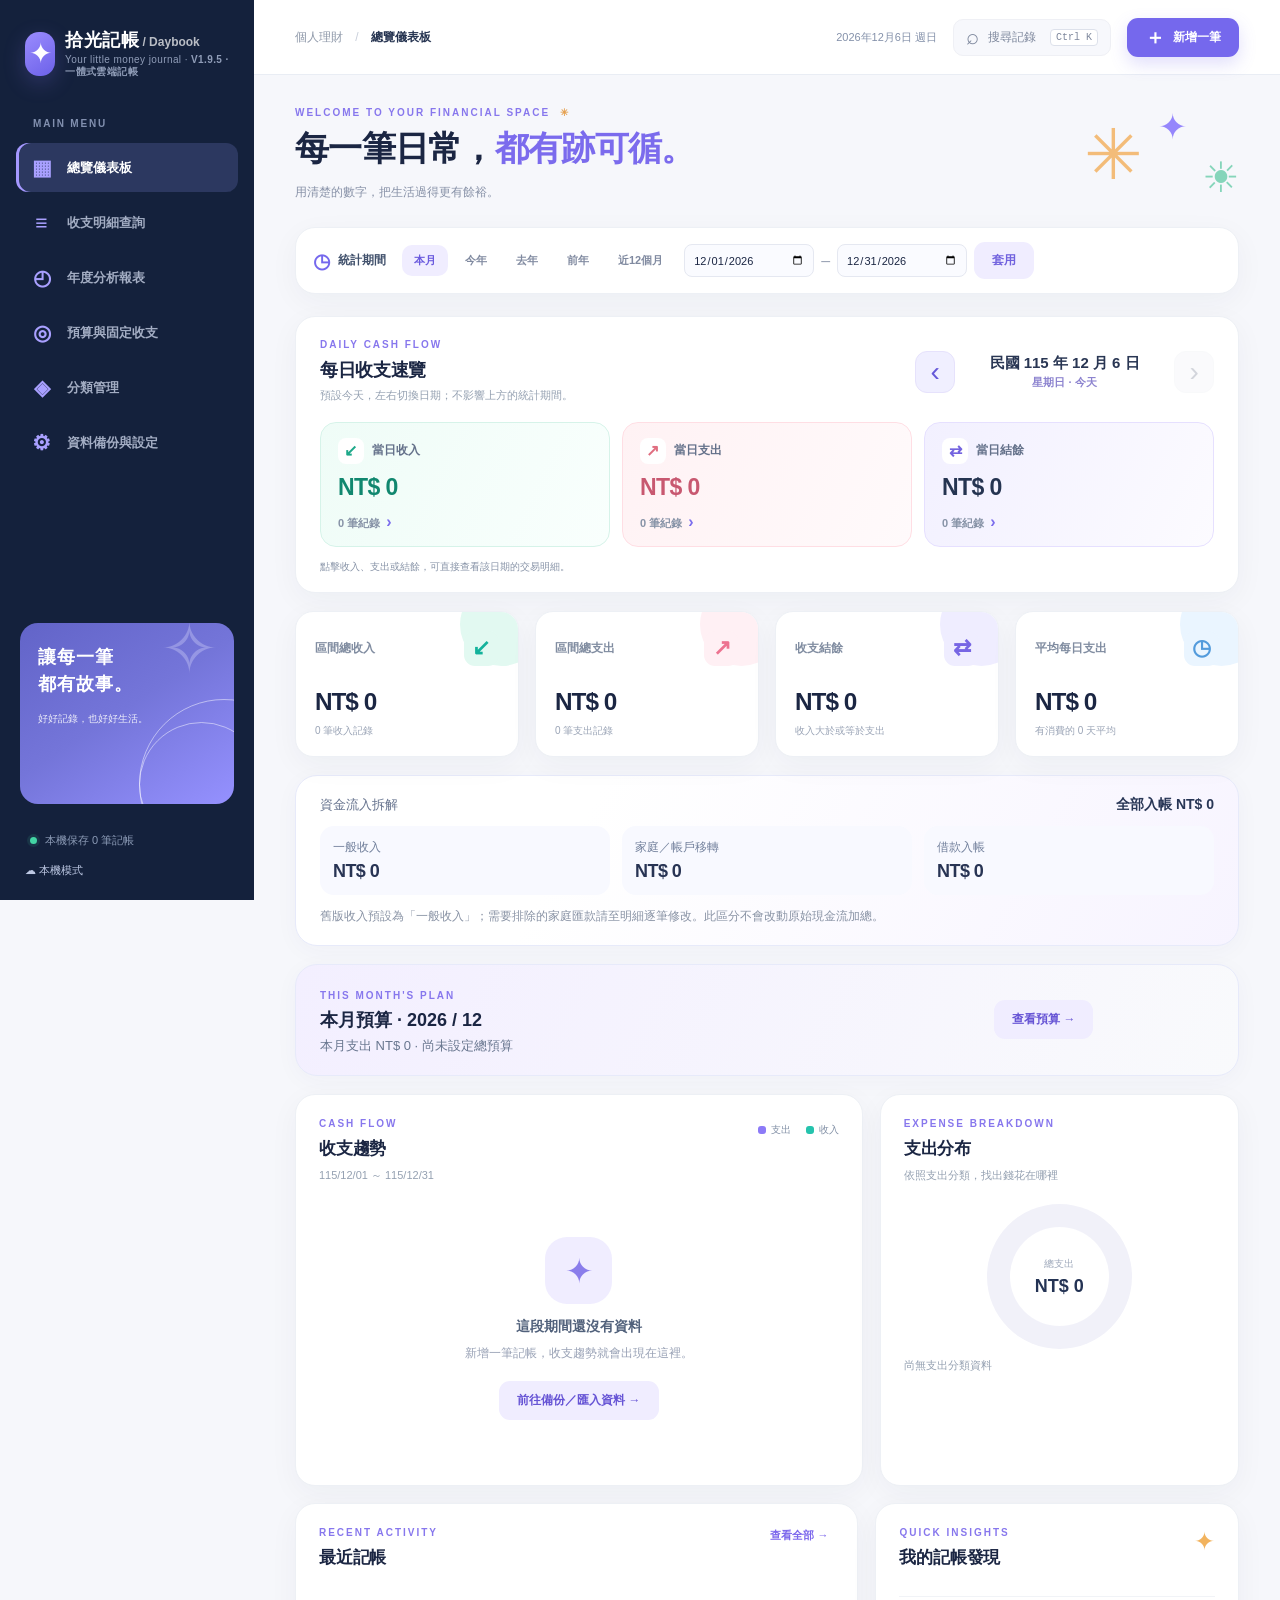
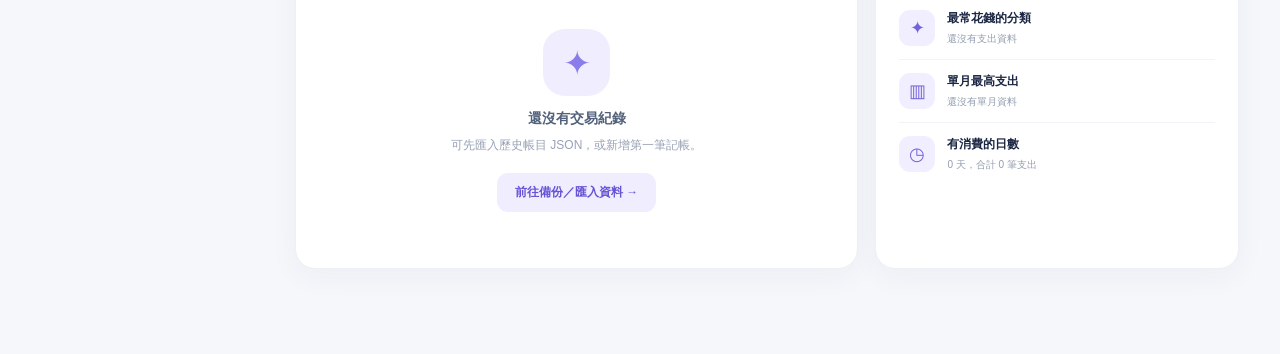
==== commit 086c45a0: "Add files via upload" ====
--- a/index.html
+++ b/index.html
@@ -4,14 +4,14 @@
   <meta charset="UTF-8"><meta name="viewport" content="width=device-width,initial-scale=1,viewport-fit=cover">
   <link rel="manifest" href="./manifest.webmanifest"><link rel="icon" href="./icons/icon-192.png"><meta name="theme-color" content="#14213c"><meta name="description" content="一個兼具快速記帳、分類、搜尋與跨年度統計的私人財務手帳。">
   <meta name="apple-mobile-web-app-capable" content="yes"><meta name="apple-mobile-web-app-status-bar-style" content="default"><meta name="apple-mobile-web-app-title" content="拾光記帳">
-  <title>拾光記帳 · Daybook V1.9.4</title>
+  <title>拾光記帳 · Daybook V1.9.5</title>
   
-  <link rel="stylesheet" href="./styles.css?v=1.9.4">
+  <link rel="stylesheet" href="./styles.css?v=1.9.5">
 </head>
 <body>
 <div class="app-shell">
   <aside class="sidebar" id="sidebar">
-    <div class="brand"><div class="brand-icon">✦</div><div><div class="brand-name">拾光記帳<span> / Daybook</span></div><div class="brand-sub">Your little money journal · <strong>V1.9.4 · 一體式雲端記帳</strong></div></div></div>
+    <div class="brand"><div class="brand-icon">✦</div><div><div class="brand-name">拾光記帳<span> / Daybook</span></div><div class="brand-sub">Your little money journal · <strong>V1.9.5 · 一體式雲端記帳</strong></div></div></div>
     <div class="nav-label">MAIN MENU</div>
     <nav class="side-nav" aria-label="主要導覽">
       <button class="nav-item active" data-view="dashboard"><span class="nav-ico">▦</span><span>總覽儀表板</span></button>
@@ -35,6 +35,19 @@
       <section class="page active" id="page-dashboard">
         <div class="welcome-row"><div><p class="eyebrow">WELCOME TO YOUR FINANCIAL SPACE <span class="sparkle">✳</span></p><h1>每一筆日常，<em>都有跡可循。</em></h1><p class="page-desc">用清楚的數字，把生活過得更有餘裕。</p></div><div class="welcome-bubble" aria-hidden="true"><span>✳</span><span>✦</span><span>☀</span></div></div>
         <div class="filter-bar" id="dashFilterBar"><div class="filter-heading"><span>◷</span> 統計期間</div><div class="pills" id="datePresets" role="group" aria-label="選擇總覽統計期間"><button type="button" class="pill active" data-range="month">本月</button><button type="button" class="pill" data-range="year">今年</button><button type="button" class="pill" data-range="lastyear">去年</button><button type="button" class="pill" data-range="beforelast">前年</button><button type="button" class="pill" data-range="last12">近12個月</button></div><div class="date-range"><input type="date" id="dashStart" aria-label="開始日期"><span>–</span><input type="date" id="dashEnd" aria-label="結束日期"><button class="button button-subtle" id="dashDateApply">套用</button></div></div>
+        <section class="panel daily-panel" id="dailyPanel" aria-labelledby="dailyPanelTitle">
+          <div class="daily-panel-head">
+            <div class="daily-heading"><p class="section-kicker">DAILY CASH FLOW</p><h2 id="dailyPanelTitle">每日收支速覽</h2><p class="muted">預設今天，左右切換日期；不影響上方的統計期間。</p></div>
+            <div class="daily-date-controls" role="group" aria-label="切換每日收支日期">
+              <button type="button" id="dailyPrev" class="daily-arrow" aria-label="查看前一天" title="前一天">‹</button>
+              <div id="dailyDateLabel" class="daily-date-label" role="status" aria-live="polite"></div>
+              <button type="button" id="dailyNext" class="daily-arrow" aria-label="查看下一天" title="下一天">›</button>
+              <button type="button" id="dailyToday" class="daily-today-btn">回到今天</button>
+            </div>
+          </div>
+          <div class="daily-totals" id="dailyTotals" aria-live="polite"></div>
+          <p class="daily-help">點擊收入、支出或結餘，可直接查看該日期的交易明細。</p>
+        </section>
         <div class="kpi-grid" id="kpiGrid"></div><section class="income-insight" id="incomeInsight" aria-label="一般收入與資金移轉區分"></section><section class="dashboard-budget-strip" id="dashboardBudgetStrip"></section>
         <div class="dashboard-grid">
           <section class="panel trend-panel"><div class="panel-header"><div><div class="section-kicker">CASH FLOW</div><h2>收支趨勢</h2><p class="muted" id="trendSubtitle"></p></div><div class="chart-legend"><span><i class="legend-box exp"></i> 支出</span><span><i class="legend-box inc"></i> 收入</span></div></div><div id="trendChart" class="trend-chart"></div></section>
@@ -55,8 +68,8 @@
 </section>
       <section class="page" id="page-categories"><div class="page-head"><div><p class="eyebrow">MAKE IT YOURS</p><h1>分類整齊，<em>生活有序。</em></h1><p class="page-desc">保留 Excel 原有分類，也能自行新增、改名。</p></div><button class="button button-primary" id="addCategoryBtn">＋ 新增分類</button></div><div class="category-mosaic" id="categoryCards"></div><p class="muted category-help">重新命名分類會同步套用到既有記錄；已有記錄的分類不提供直接刪除，避免遺失統計歸屬。</p></section>
       <section class="page" id="page-settings"><div class="page-head"><div><p class="eyebrow">YOUR DATA, YOUR CONTROL</p><h1>安心保存，<em>記錄不遺失。</em></h1><p class="page-desc">儲存在目前裝置上，可自行匯出備份與帶到其他裝置。</p></div></div><section class="panel cloud-panel" id="cloudPanel">
- <div class="cloud-head"><div class="cloud-emblem">☁</div><div><p class="section-kicker">GOOGLE SHEETS SYNC</p><h2>Google 試算表跨裝置同步 <span class="ver-pill">V1.9.4 · 同頁同步</span></h2><p class="muted">在目前這個 GitHub 記帳畫面直接同步 Google Sheets；不用另外開啟第二套系統。離線先記帳，恢復連線後再同步。</p></div></div>
- <div class="note-banner" id="syncTransportInfo" role="status"><strong>目前版本：V1.9.4</strong> ｜ 同步方式：GitHub 單頁直接讀寫 Google Sheets（無第二個記帳介面），寫入後會重新查詢確認。</div><div id="cloudState" class="cloud-state" role="status">本機模式 · 未連線</div>
+ <div class="cloud-head"><div class="cloud-emblem">☁</div><div><p class="section-kicker">GOOGLE SHEETS SYNC</p><h2>Google 試算表跨裝置同步 <span class="ver-pill">V1.9.5 · 同頁同步</span></h2><p class="muted">在目前這個 GitHub 記帳畫面直接同步 Google Sheets；不用另外開啟第二套系統。離線先記帳，恢復連線後再同步。</p></div></div>
+ <div class="note-banner" id="syncTransportInfo" role="status"><strong>目前版本：V1.9.5</strong> ｜ 同步方式：GitHub 單頁直接讀寫 Google Sheets（無第二個記帳介面），寫入後會重新查詢確認。</div><div id="cloudState" class="cloud-state" role="status">本機模式 · 未連線</div>
  <div class="planner-sync-box"><div class="planner-sync-head"><strong>預算與固定收支同步</strong><span id="plannerSyncStatus" role="status">讀取設定…</span></div><div id="plannerConflictList" class="planner-conflict-list"></div><p class="muted">同一筆設定在兩台裝置同時變更時，不會直接覆蓋。請選擇要保留哪一個版本。</p></div>
  <div class="planner-sync-box"><div id="entryConflictList" class="planner-conflict-list"><p class="muted">目前沒有待處理的交易／分類衝突。</p></div></div>
  <div class="cloud-grid">
@@ -95,6 +108,6 @@
 </div>
 <div class="modal-layer" id="recurringModal" aria-hidden="true"><div class="modal-backdrop" data-close="recurringModal"></div><div class="modal-sheet compact-modal" role="dialog" aria-modal="true" aria-labelledby="recurringTitle"><div class="modal-top"><div><p class="section-kicker">RECURRING TEMPLATE</p><h2 id="recurringTitle">新增固定收支</h2></div><button class="close-modal" data-close="recurringModal" aria-label="關閉">×</button></div><form id="recurringForm"><input id="recurringId" type="hidden"><div class="form-grid"><label>收支類型<select id="recurringType"><option value="expense">支出</option><option value="income">收入</option></select></label><label>重複週期<select id="recurringInterval"><option value="1">每月</option><option value="2">每兩個月</option><option value="3">每季</option><option value="12">每年</option></select></label><label class="span-2">項目名稱<input id="recurringName" maxlength="80" placeholder="例如：住家電費" required></label><label>預計金額（NT$）<input id="recurringAmount" type="number" min="0.01" step="0.01" inputmode="decimal" required></label><label>分類<select id="recurringCategory" required></select></label><label class="span-2">首次日期<input id="recurringStart" type="date" required></label><label class="span-2">備註<input id="recurringMemo" maxlength="200" placeholder="例如：每兩個月繳一次，可入帳時修正金額"></label></div><div class="modal-actions"><button type="button" class="button button-outline" data-close="recurringModal">取消</button><button class="button button-primary" type="submit">儲存固定收支 ✓</button></div></form></div></div>
 <div id="toast" class="toast" role="status" aria-live="polite"></div><input id="jsonFileInput" type="file" accept=".json,application/json" hidden><input id="csvFileInput" type="file" accept=".csv,text/csv" hidden>
-<script src="./app.js?v=1.9.4" defer></script>
+<script src="./app.js?v=1.9.5" defer></script>
 </body>
 </html>
--- a/styles.css
+++ b/styles.css
@@ -244,3 +244,53 @@
   #page-analytics .precise-dates input[type="date"]{font-size:16px;padding:10px 12px;}
   #page-analytics .precise-dates button{grid-column:1;}
 }
+
+
+/* V1.9.5 · Daily income / expense navigator (independent of dashboard period) */
+.daily-panel{margin-bottom:18px;padding:22px 24px 18px;overflow:hidden}
+.daily-panel-head{display:flex;align-items:center;justify-content:space-between;gap:16px;margin-bottom:17px}
+.daily-heading{min-width:0}
+.daily-heading h2{font-size:18px;margin:0 0 5px;font-weight:900;letter-spacing:-.3px}
+.daily-heading .muted{margin:0}
+.daily-date-controls{display:flex;align-items:center;justify-content:flex-end;gap:7px;min-width:0}
+.daily-arrow{width:40px;height:42px;min-width:40px;background:#f0efff;border:1px solid #e6e2fc;color:#6558d8;border-radius:12px;font-size:28px;line-height:1;font-weight:500;display:grid;place-items:center}
+.daily-arrow:disabled{opacity:.35;background:#f2f3f8;border-color:#eceef3;color:#828a9d;cursor:not-allowed}
+.daily-date-label{text-align:center;min-width:205px;display:flex;flex-direction:column;gap:2px;justify-content:center}
+.daily-date-main{font-size:15px;font-weight:900;color:#293653;white-space:nowrap}
+.daily-date-sub{font-size:11px;font-weight:650;color:#8c83cf}
+.daily-today-btn{min-height:42px;padding:0 12px;background:white;border:1px solid #e3e5f2;color:#7063d4;font-size:11px;border-radius:11px;font-weight:850;white-space:nowrap}
+.daily-today-btn:disabled{display:none}
+.daily-totals{display:grid;grid-template-columns:repeat(3,minmax(0,1fr));gap:12px}
+.daily-total{min-width:0;display:flex;flex-direction:column;align-items:flex-start;gap:8px;min-height:125px;border:1px solid #e7e9f4;background:#fafaff;border-radius:16px;padding:15px 17px;text-align:left;color:#253451;transition:border-color .18s,box-shadow .18s,transform .18s}
+.daily-total:hover{border-color:#c6bffa;box-shadow:0 6px 20px #7165ee13;transform:translateY(-1px)}
+.daily-total:focus-visible{outline:3px solid #9588ff;outline-offset:2px}
+.daily-total-income{background:linear-gradient(115deg,#effcf7,#f9fffd);border-color:#d6f3e9}
+.daily-total-expense{background:linear-gradient(115deg,#fff2f4,#fffafb);border-color:#ffdee4}
+.daily-total-all{background:linear-gradient(115deg,#f2f0ff,#fcfbff);border-color:#e6e0ff}
+.daily-total-label{display:flex;align-items:center;gap:8px;color:#64718a;font-size:12px;font-weight:800}
+.daily-total-symbol{background:#fff;border-radius:8px;width:26px;height:26px;display:grid;place-items:center;font-size:16px;color:#7464df}
+.daily-total-income .daily-total-symbol{color:#1da889}.daily-total-expense .daily-total-symbol{color:#e06e80}
+.daily-total-value{font-size:clamp(18px,1.8vw,27px);line-height:1.35;letter-spacing:-.6px;overflow-wrap:anywhere;word-break:break-word}
+.daily-total-income .daily-total-value{color:#11876f}.daily-total-expense .daily-total-value{color:#c85870}
+.daily-total-foot{font-size:11px;color:#8793a7;font-weight:650;margin-top:auto}.daily-total-foot span{color:#7b6ded;font-size:16px;margin-left:3px}
+.daily-help{font-size:10px;color:#8793a7;margin:12px 0 0;line-height:1.5}
+@media(max-width:900px){.daily-panel-head{align-items:flex-start;flex-direction:column}.daily-date-controls{width:100%;justify-content:flex-start}}
+@media(max-width:660px){
+ .daily-panel{padding:16px 14px 13px;margin-bottom:13px;border-radius:16px}
+ .daily-panel-head{gap:14px;margin-bottom:12px}
+ .daily-heading h2{font-size:17px}
+ .daily-date-controls{display:grid;grid-template-columns:42px minmax(0,1fr) 42px;gap:8px}
+ .daily-arrow{width:42px;height:44px;min-width:0}
+ .daily-date-label{min-width:0}
+ .daily-date-main{font-size:clamp(12px,3.5vw,15px)}
+ .daily-today-btn{grid-column:1 / -1;min-height:33px;font-size:11px}
+ .daily-totals{grid-template-columns:repeat(2,minmax(0,1fr));gap:9px}
+ .daily-total{min-height:111px;padding:11px;border-radius:13px;gap:7px}
+ .daily-total-all{grid-column:1 / -1;min-height:83px}
+ .daily-total-value{font-size:clamp(16px,4.5vw,22px)}
+ .daily-total-label{font-size:11px;gap:6px}
+ .daily-total-foot{font-size:10px}
+ .daily-help{font-size:10px}
+}
+@media(max-width:350px){.daily-panel{padding:12px 10px}.daily-total{padding:10px 8px}.daily-total-value{font-size:16px}.daily-date-main{font-size:12px}}
+@media(prefers-reduced-motion:reduce){.daily-total{transition:none}}
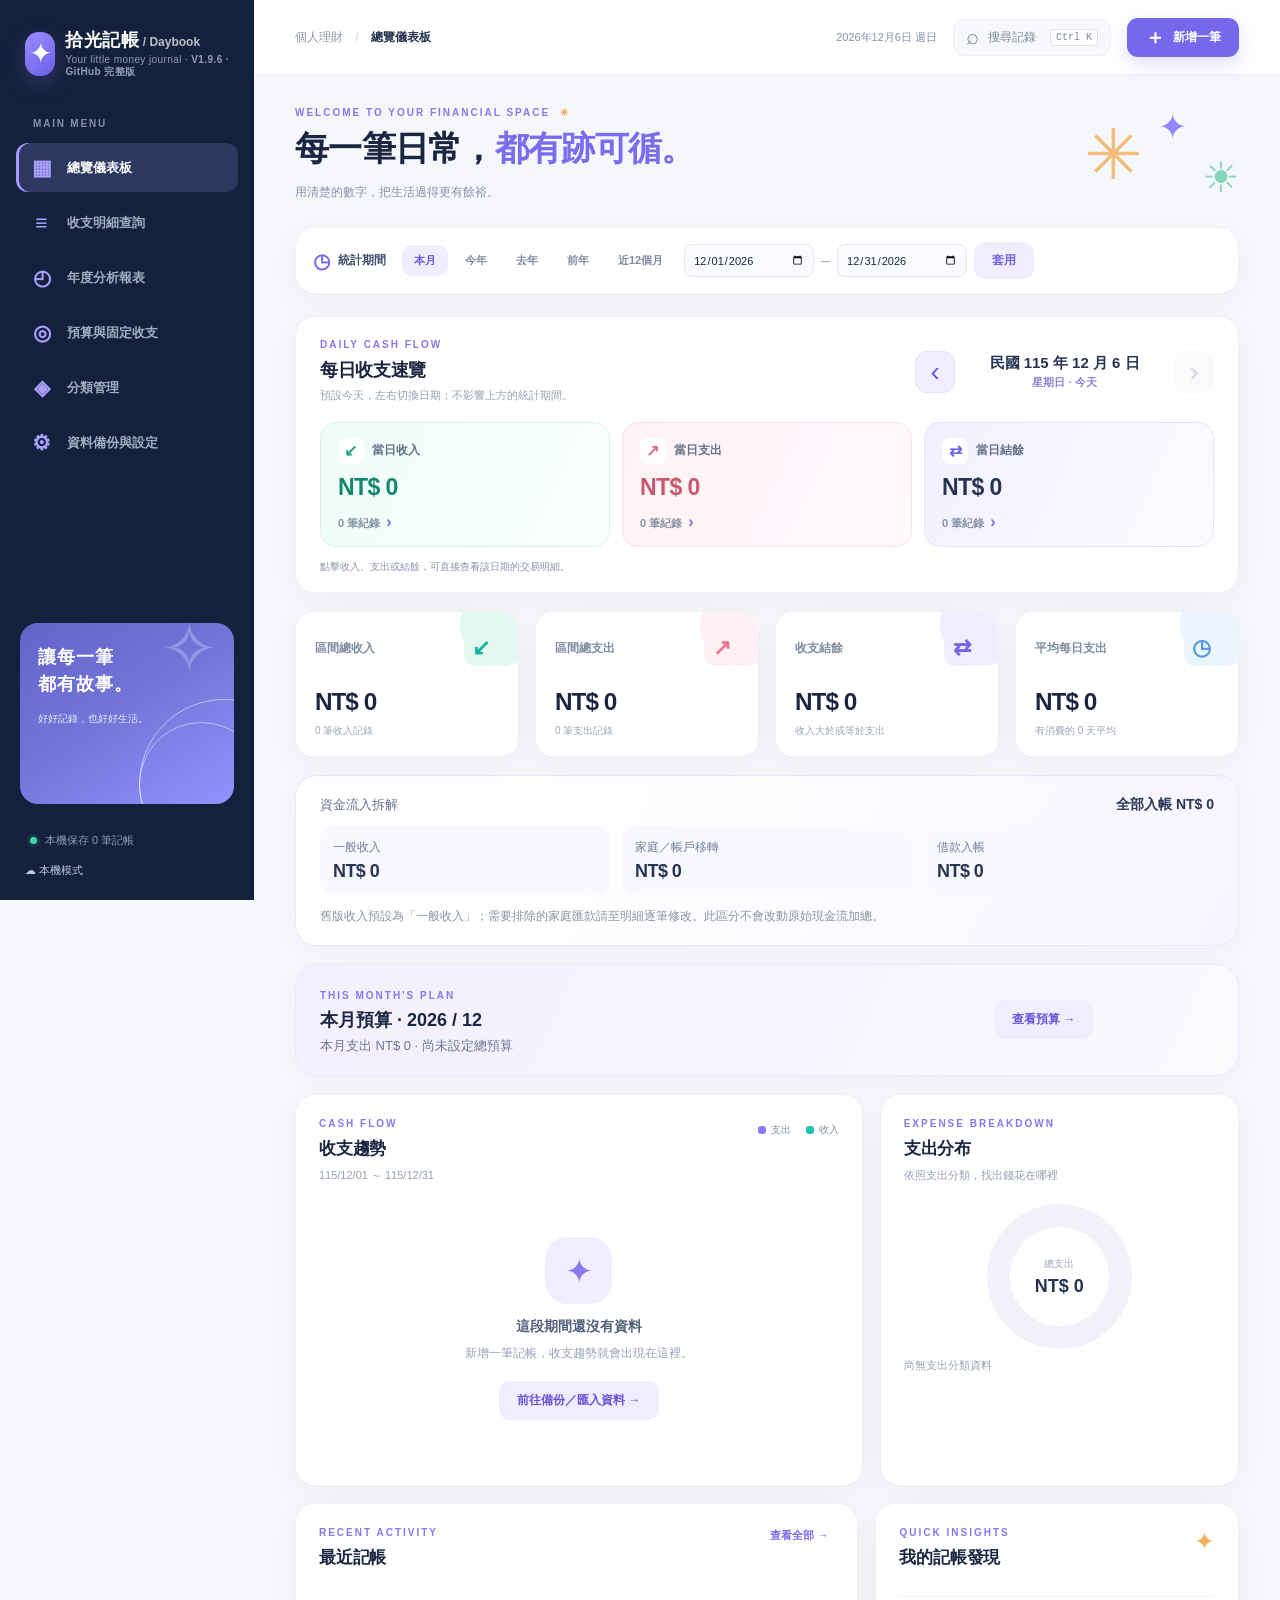
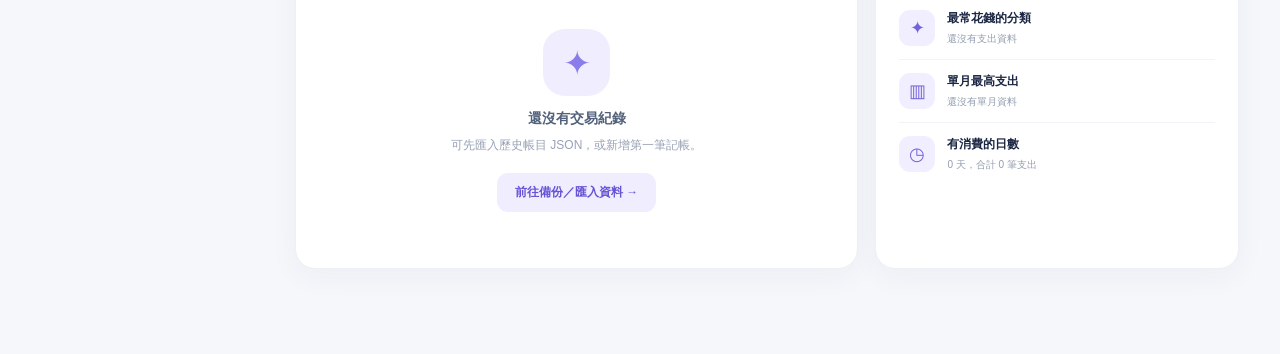
==== commit 08a6579c: "Add files via upload" ====
--- a/index.html
+++ b/index.html
@@ -4,14 +4,15 @@
   <meta charset="UTF-8"><meta name="viewport" content="width=device-width,initial-scale=1,viewport-fit=cover">
   <link rel="manifest" href="./manifest.webmanifest"><link rel="icon" href="./icons/icon-192.png"><meta name="theme-color" content="#14213c"><meta name="description" content="一個兼具快速記帳、分類、搜尋與跨年度統計的私人財務手帳。">
   <meta name="apple-mobile-web-app-capable" content="yes"><meta name="apple-mobile-web-app-status-bar-style" content="default"><meta name="apple-mobile-web-app-title" content="拾光記帳">
-  <title>拾光記帳 · Daybook V1.9.5</title>
+  <title>拾光記帳 · Daybook V1.9.6</title>
+  <meta name="daybook-build" content="1.9.6-complete-20261021">
   
-  <link rel="stylesheet" href="./styles.css?v=1.9.5">
+  <link rel="stylesheet" href="./styles.v1.9.6.css">
 </head>
 <body>
 <div class="app-shell">
   <aside class="sidebar" id="sidebar">
-    <div class="brand"><div class="brand-icon">✦</div><div><div class="brand-name">拾光記帳<span> / Daybook</span></div><div class="brand-sub">Your little money journal · <strong>V1.9.5 · 一體式雲端記帳</strong></div></div></div>
+    <div class="brand"><div class="brand-icon">✦</div><div><div class="brand-name">拾光記帳<span> / Daybook</span></div><div class="brand-sub">Your little money journal · <strong>V1.9.6 · GitHub 完整版</strong></div></div></div>
     <div class="nav-label">MAIN MENU</div>
     <nav class="side-nav" aria-label="主要導覽">
       <button class="nav-item active" data-view="dashboard"><span class="nav-ico">▦</span><span>總覽儀表板</span></button>
@@ -68,8 +69,8 @@
 </section>
       <section class="page" id="page-categories"><div class="page-head"><div><p class="eyebrow">MAKE IT YOURS</p><h1>分類整齊，<em>生活有序。</em></h1><p class="page-desc">保留 Excel 原有分類，也能自行新增、改名。</p></div><button class="button button-primary" id="addCategoryBtn">＋ 新增分類</button></div><div class="category-mosaic" id="categoryCards"></div><p class="muted category-help">重新命名分類會同步套用到既有記錄；已有記錄的分類不提供直接刪除，避免遺失統計歸屬。</p></section>
       <section class="page" id="page-settings"><div class="page-head"><div><p class="eyebrow">YOUR DATA, YOUR CONTROL</p><h1>安心保存，<em>記錄不遺失。</em></h1><p class="page-desc">儲存在目前裝置上，可自行匯出備份與帶到其他裝置。</p></div></div><section class="panel cloud-panel" id="cloudPanel">
- <div class="cloud-head"><div class="cloud-emblem">☁</div><div><p class="section-kicker">GOOGLE SHEETS SYNC</p><h2>Google 試算表跨裝置同步 <span class="ver-pill">V1.9.5 · 同頁同步</span></h2><p class="muted">在目前這個 GitHub 記帳畫面直接同步 Google Sheets；不用另外開啟第二套系統。離線先記帳，恢復連線後再同步。</p></div></div>
- <div class="note-banner" id="syncTransportInfo" role="status"><strong>目前版本：V1.9.5</strong> ｜ 同步方式：GitHub 單頁直接讀寫 Google Sheets（無第二個記帳介面），寫入後會重新查詢確認。</div><div id="cloudState" class="cloud-state" role="status">本機模式 · 未連線</div>
+ <div class="cloud-head"><div class="cloud-emblem">☁</div><div><p class="section-kicker">GOOGLE SHEETS SYNC</p><h2>Google 試算表跨裝置同步 <span class="ver-pill">V1.9.6 · 同頁同步</span></h2><p class="muted">在目前這個 GitHub 記帳畫面直接同步 Google Sheets；不用另外開啟第二套系統。離線先記帳，恢復連線後再同步。</p></div></div>
+ <div class="note-banner" id="syncTransportInfo" role="status"><strong>目前版本：V1.9.6</strong> ｜ 同步方式：GitHub 單頁直接讀寫 Google Sheets（無第二個記帳介面），寫入後會重新查詢確認。</div><div id="cloudState" class="cloud-state" role="status">本機模式 · 未連線</div>
  <div class="planner-sync-box"><div class="planner-sync-head"><strong>預算與固定收支同步</strong><span id="plannerSyncStatus" role="status">讀取設定…</span></div><div id="plannerConflictList" class="planner-conflict-list"></div><p class="muted">同一筆設定在兩台裝置同時變更時，不會直接覆蓋。請選擇要保留哪一個版本。</p></div>
  <div class="planner-sync-box"><div id="entryConflictList" class="planner-conflict-list"><p class="muted">目前沒有待處理的交易／分類衝突。</p></div></div>
  <div class="cloud-grid">
@@ -83,7 +84,15 @@
  </div>
  <div class="cloud-toolbar"><span id="cloudAccountInfo">尚未設定 · 資料只儲存在這台裝置</span><div class="setting-actions"><button id="cloudSyncNow" class="button button-primary" disabled>↻ 立即同步</button><button id="cloudLogout" class="button button-outline" disabled>停用此裝置同步</button></div></div>
  <p class="cloud-warning">安全提醒：GitHub 跨網域同步需要將 Apps Script 網頁應用程式存取權設為「任何人」，但試算表本身必須保持私人，所有資料讀寫都會驗證 64 碼私人金鑰。這是持有金鑰即可存取的模式，不是 Google 帳號登入，也不是端到端加密。請勿公開金鑰，若不接受這種存取模式，建議使用只有本人可存取的 Apps Script 直連版本。</p>
- </section><div class="planner-local-note">分類管理仍可從電腦左側選單進入；手機如要修改分類，請點 <button type="button" class="text-link" data-go="categories">前往分類管理 →</button></div><div class="settings-grid"><section class="panel setting-card"><div class="setting-icon purple">⇩</div><h2>完整 JSON 備份</h2><p>包含每筆記帳、自訂分類、預算與固定收支模板，適合定期備份、換裝置或跨裝置搬移。</p><div class="setting-actions"><button class="button button-primary" id="exportJsonBtn">下載完整備份</button><button class="button button-outline" id="importJsonBtn">匯入備份檔</button></div></section><section class="panel setting-card"><div class="setting-icon peach">▤</div><h2>Excel 友善 CSV</h2><p>匯出全部交易，可用 Excel 開啟，適合存檔、列印或其他分析。</p><div class="setting-actions"><button class="button button-soft" id="exportAllCsvBtn">匯出所有 CSV</button><button class="button button-outline" id="importCsvBtn">匯入 CSV</button></div></section><section class="panel setting-card privacy-card"><div class="setting-icon green">◈</div><h2>隱私與裝置說明</h2><p>本機記帳預設不會上傳。在上方啟用 Google 試算表同步；已載入的 GitHub PWA 可以離線記帳，恢復網路後待同步記錄才會上傳。手機瀏覽器的儲存限制可能影響本機資料，請定期匯出 JSON 備份。</p><div class="note-banner">⚠ 刪除瀏覽器網站資料可能清除記帳；建議定期下載備份。</div></section><section class="panel setting-card"><div class="setting-icon blue">✦</div><h2>體驗與資料管理</h2><p>第一次使用可以先載入虛構的示範記帳體驗，匯入你的備份時可選擇覆蓋。</p><div class="setting-actions"><button class="button button-outline" id="demoBtn">加入示範資料</button><button class="button button-danger" id="deleteAllBtn">清空本機資料</button></div></section></div><section class="panel stats-storage"><div><p class="section-kicker">LOCAL STORAGE</p><h2>目前資料概況</h2></div><div class="storage-numbers" id="storageNumbers"></div></section><div class="help-footer"><strong>如何在手機／平板使用？</strong> 將這個網站加入主畫面即可像 App 一樣開啟；初次進入需網路，GitHub 版支援 PWA 離線快取；第一次開啟仍需要網路。iPhone / iPad 可以在 Safari 使用「分享 → 加入主畫面」，但不同裝置的支援程度可能不同。</div></section>
+ </section>
+<section class="panel release-panel" aria-labelledby="releaseTitle">
+ <div class="release-head"><div><p class="section-kicker">APP RELEASE & DEPLOYMENT</p><h2 id="releaseTitle">版本更新驗證</h2></div><span class="release-pill" id="loadedBuildTag">V1.9.6</span></div>
+ <p>這裡顯示本頁已載入的程式版本，並可核對 GitHub Pages 線上版本。只有網頁程式會更新；不會清除 IndexedDB 帳目或 Google 同步金鑰。</p>
+ <div id="releaseCheckStatus" class="release-status" role="status" aria-live="polite">目前載入：V1.9.6。尚未檢查線上版本。</div>
+ <div class="setting-actions"><button class="button button-outline" type="button" id="checkOnlineRelease">檢查 GitHub 線上版本</button><button class="button button-primary" type="button" id="forceLatestRelease">重新載入最新版（不刪帳目）</button><a class="button button-soft" href="./check-update.html" target="_blank" rel="noopener">開啟獨立版本檢查</a></div>
+ <p class="muted">更新完成後，如果仍顯示舊版，先確認上傳的檔案是否直接放在 GitHub Pages 發布根目錄。不要按「清除網站資料」。</p>
+</section>
+<div class="planner-local-note">分類管理仍可從電腦左側選單進入；手機如要修改分類，請點 <button type="button" class="text-link" data-go="categories">前往分類管理 →</button></div><div class="settings-grid"><section class="panel setting-card"><div class="setting-icon purple">⇩</div><h2>完整 JSON 備份</h2><p>包含每筆記帳、自訂分類、預算與固定收支模板，適合定期備份、換裝置或跨裝置搬移。</p><div class="setting-actions"><button class="button button-primary" id="exportJsonBtn">下載完整備份</button><button class="button button-outline" id="importJsonBtn">匯入備份檔</button></div></section><section class="panel setting-card"><div class="setting-icon peach">▤</div><h2>Excel 友善 CSV</h2><p>匯出全部交易，可用 Excel 開啟，適合存檔、列印或其他分析。</p><div class="setting-actions"><button class="button button-soft" id="exportAllCsvBtn">匯出所有 CSV</button><button class="button button-outline" id="importCsvBtn">匯入 CSV</button></div></section><section class="panel setting-card privacy-card"><div class="setting-icon green">◈</div><h2>隱私與裝置說明</h2><p>本機記帳預設不會上傳。在上方啟用 Google 試算表同步；已載入的 GitHub PWA 可以離線記帳，恢復網路後待同步記錄才會上傳。手機瀏覽器的儲存限制可能影響本機資料，請定期匯出 JSON 備份。</p><div class="note-banner">⚠ 刪除瀏覽器網站資料可能清除記帳；建議定期下載備份。</div></section><section class="panel setting-card"><div class="setting-icon blue">✦</div><h2>體驗與資料管理</h2><p>第一次使用可以先載入虛構的示範記帳體驗，匯入你的備份時可選擇覆蓋。</p><div class="setting-actions"><button class="button button-outline" id="demoBtn">加入示範資料</button><button class="button button-danger" id="deleteAllBtn">清空本機資料</button></div></section></div><section class="panel stats-storage"><div><p class="section-kicker">LOCAL STORAGE</p><h2>目前資料概況</h2></div><div class="storage-numbers" id="storageNumbers"></div></section><div class="help-footer"><strong>如何在手機／平板使用？</strong> 將這個網站加入主畫面即可像 App 一樣開啟；初次進入需網路，GitHub 版支援 PWA 離線快取；第一次開啟仍需要網路。iPhone / iPad 可以在 Safari 使用「分享 → 加入主畫面」，但不同裝置的支援程度可能不同。</div></section>
     </main>
   </div>
 </div>
@@ -108,6 +117,6 @@
 </div>
 <div class="modal-layer" id="recurringModal" aria-hidden="true"><div class="modal-backdrop" data-close="recurringModal"></div><div class="modal-sheet compact-modal" role="dialog" aria-modal="true" aria-labelledby="recurringTitle"><div class="modal-top"><div><p class="section-kicker">RECURRING TEMPLATE</p><h2 id="recurringTitle">新增固定收支</h2></div><button class="close-modal" data-close="recurringModal" aria-label="關閉">×</button></div><form id="recurringForm"><input id="recurringId" type="hidden"><div class="form-grid"><label>收支類型<select id="recurringType"><option value="expense">支出</option><option value="income">收入</option></select></label><label>重複週期<select id="recurringInterval"><option value="1">每月</option><option value="2">每兩個月</option><option value="3">每季</option><option value="12">每年</option></select></label><label class="span-2">項目名稱<input id="recurringName" maxlength="80" placeholder="例如：住家電費" required></label><label>預計金額（NT$）<input id="recurringAmount" type="number" min="0.01" step="0.01" inputmode="decimal" required></label><label>分類<select id="recurringCategory" required></select></label><label class="span-2">首次日期<input id="recurringStart" type="date" required></label><label class="span-2">備註<input id="recurringMemo" maxlength="200" placeholder="例如：每兩個月繳一次，可入帳時修正金額"></label></div><div class="modal-actions"><button type="button" class="button button-outline" data-close="recurringModal">取消</button><button class="button button-primary" type="submit">儲存固定收支 ✓</button></div></form></div></div>
 <div id="toast" class="toast" role="status" aria-live="polite"></div><input id="jsonFileInput" type="file" accept=".json,application/json" hidden><input id="csvFileInput" type="file" accept=".csv,text/csv" hidden>
-<script src="./app.js?v=1.9.5" defer></script>
+<script src="./app.v1.9.6.js" defer></script>
 </body>
 </html>
--- a/styles.v1.9.6.css
+++ b/styles.v1.9.6.css
@@ -0,0 +1,307 @@
+:root{--ink:#1b2643;--secondary:#66738e;--paper:#f6f7fb;--navy:#14213c;--purple:#7568ed;--purple-dark:#5a4ee1;--mint:#14b99b;--red:#ed6b84;--line:#e9ecf3;--shadows:0 8px 30px rgba(30,40,75,.045);--r:20px}
+*{box-sizing:border-box}html{scroll-behavior:auto}body{margin:0;font-family:'DM Sans','Noto Sans TC',-apple-system,BlinkMacSystemFont,'Microsoft JhengHei',sans-serif;color:var(--ink);background:var(--paper);-webkit-tap-highlight-color:transparent}button,input,select{font:inherit}button{cursor:pointer}button:disabled{opacity:.4;cursor:not-allowed}a{color:inherit}input,select{color:var(--ink)}input:focus,select:focus,button:focus-visible{outline:3px solid #9f93ff77;outline-offset:1px}.app-shell{display:flex;min-height:100vh;min-height:100dvh}.sidebar{width:254px;flex:0 0 254px;background:#14213c;color:#fff;min-height:100vh;min-height:100dvh;position:sticky;top:0;align-self:flex-start;padding:28px 16px 22px;display:flex;flex-direction:column;z-index:50}.brand{display:flex;align-items:center;gap:10px;padding:0 9px 39px}.brand-icon{background:linear-gradient(145deg,#9b8cfe,#6c61e9);width:44px;height:44px;display:grid;place-items:center;border-radius:14px;font-size:28px;color:#fff;box-shadow:0 7px 22px #8b7aff3a}.brand-name{font-size:18px;font-weight:900;white-space:nowrap;letter-spacing:.5px}.brand-name span{font-size:12px;font-weight:600;opacity:.7;letter-spacing:0}.brand-sub{color:#909db8;font-size:10px;margin-top:2px;letter-spacing:.4px}.nav-label{font-size:10px;color:#8290af;font-weight:800;letter-spacing:1.8px;padding-left:17px;margin:0 0 14px}.side-nav{display:flex;flex-direction:column;gap:6px}.nav-item{appearance:none;background:transparent;border:0;color:#a3adc3;width:100%;display:flex;align-items:center;gap:15px;text-align:left;padding:14px 15px;border-radius:12px;font-size:13px;font-weight:650;transition:all .2s}.nav-item:hover{background:#233451;color:#fff}.nav-item.active{background:#2c3860;color:#fff;box-shadow:inset 3px 0 0 #a598ff}.nav-ico{width:21px;text-align:center;font-weight:700;font-size:21px;line-height:1;color:#a9a0ff}.sidebar-bottom{margin-top:auto}.sidebar-art{position:relative;margin:25px 4px 25px;min-height:181px;border-radius:18px;padding:21px 18px;overflow:hidden;background:linear-gradient(147deg,#6264c8,#7475d9 48%,#9591ff);color:white}.sidebar-art strong{font-size:18px;line-height:1.5;position:relative;z-index:1;letter-spacing:1px}.sidebar-art p{font-size:10px;position:relative;z-index:1;opacity:.86;margin:14px 0 0}.art-orbit{border:1px solid #ffffff7d;position:absolute;border-radius:100%;height:170px;width:170px;right:-75px;bottom:-65px}.orbit-two{height:125px;width:125px;right:-30px;bottom:-43px}.art-star{position:absolute;font-size:70px;right:15px;top:-15px;color:#e3e3ff50}.storage-status{font-size:11px;color:#8c9bb6;display:flex;gap:8px;align-items:center;padding:4px 14px}.status-dot{height:7px;width:7px;border-radius:50%;background:#43d5a4;box-shadow:0 0 0 3px #43d5a41b}.main-shell{width:calc(100% - 254px);min-width:0}.topbar{height:75px;background:#fff;border-bottom:1px solid #e9edf4;display:flex;align-items:center;justify-content:space-between;padding:0 clamp(20px,3.2vw,49px);gap:16px;position:sticky;top:0;z-index:20}.topbar-left,.topbar-actions{display:flex;align-items:center;gap:16px}.breadcrumbs{font-size:12px;color:#8d97a8;white-space:nowrap}.breadcrumbs span{margin:0 9px;color:#c9cfda}.breadcrumbs b{color:#253350;font-weight:750}.date-indicator{color:#8491aa;font-size:11px;white-space:nowrap}.top-search{background:#f7f8fc;border:1px solid #eff0f5;color:#7d879c;border-radius:10px;padding:9px 12px;font-size:12px;display:flex;gap:9px;align-items:center;white-space:nowrap}.top-search span{font-size:22px;line-height:12px}.top-search kbd{font-size:10px;border-radius:4px;border:1px solid #dde1eb;padding:2px 5px;background:white;margin-left:5px}.button{display:inline-flex;align-items:center;justify-content:center;border:1px solid transparent;border-radius:11px;min-height:39px;padding:9px 17px;gap:8px;font-size:12px;font-weight:800;white-space:nowrap;transition:filter .2s,transform .16s,background .2s}.button:hover{filter:brightness(.97);transform:translateY(-1px)}.button-primary{background:var(--purple);color:white;box-shadow:0 7px 17px #7165ee35}.button-primary:hover{background:var(--purple-dark)}.button-soft{color:#6654d5;background:#f0edff}.button-outline{background:#fff;color:#64718a;border-color:#dfe4ee}.button-subtle{background:#f0edff;color:#7162de;min-height:35px}.button-danger{background:#fff0f1;color:#ce4864;border-color:#f8cad4}.top-add span{font-size:20px;line-height:15px}.mobile-menu{display:none}.main-content{max-width:1680px;padding:32px clamp(20px,3.2vw,49px) 85px;margin:auto}.page{display:none;animation:up .22s ease}.page.active{display:block}@keyframes up{from{opacity:.6;transform:translateY(7px)}to{opacity:1;transform:translateY(0)}}.welcome-row,.page-head{display:flex;justify-content:space-between;align-items:center;gap:28px;margin-bottom:25px}.eyebrow,.section-kicker{letter-spacing:2px;color:#8777ed;font-size:10px;font-weight:900;margin:0 0 8px}.sparkle{color:#e5a04f;margin-left:5px}h1,h2,h3,p{margin-top:0}h1{font-size:clamp(25px,2.65vw,36px);letter-spacing:-.7px;margin:0 0 10px;font-weight:900;line-height:1.35}h1 em{color:#7b6bed;font-style:normal}.page-desc{font-size:12px;color:#8791a7;margin:0;line-height:1.7}.welcome-bubble{width:155px;height:95px;position:relative;display:flex;justify-content:center;align-items:center;gap:15px}.welcome-bubble span:nth-child(1){font-size:70px;color:#f3bc79;animation:float 5s infinite}.welcome-bubble span:nth-child(2){font-size:35px;color:#9586fc;align-self:flex-start}.welcome-bubble span:nth-child(3){font-size:42px;color:#85d5ba;align-self:flex-end}@keyframes float{50%{transform:translateY(-6px) rotate(8deg)}}.filter-bar,.panel{background:white;border:1px solid #edf0f5;box-shadow:var(--shadows);border-radius:var(--r)}.filter-bar{display:flex;flex-wrap:wrap;gap:13px;padding:14px 17px;margin:19px 0 22px;align-items:center;min-height:67px}.filter-heading{color:#41516c;font-size:12px;font-weight:800;display:flex;align-items:center;gap:8px;padding-right:7px}.filter-heading span{font-size:20px;color:var(--purple)}.pills{display:flex;flex-wrap:wrap;gap:5px}.pill{background:transparent;border:0;padding:8px 12px;border-radius:10px;font-size:11px;color:#808aa0;font-weight:700}.pill.active{background:#f0edff;color:#6a5ade}.date-range{display:flex;align-items:center;gap:7px;margin-left:auto}.date-range input{border:1px solid #e5e8f1;border-radius:8px;padding:8px;font-size:11px;width:130px;background:#fafbff;min-width:0}.date-range span{color:#9ba4b5}.kpi-grid{display:grid;grid-template-columns:repeat(4,minmax(0,1fr));gap:16px;margin-bottom:18px}.kpi-card{background:white;box-shadow:var(--shadows);border:1px solid #edf0f5;border-radius:18px;padding:19px 19px 18px;min-height:145px;overflow:hidden;position:relative}.kpi-card:after{content:'';position:absolute;width:83px;height:83px;right:-25px;top:-29px;border-radius:50%;background:var(--halo)}.kpi-top{display:flex;justify-content:space-between;gap:5px;align-items:center;position:relative;z-index:1}.kpi-label{font-size:12px;font-weight:700;color:#818da1}.kpi-icon{width:35px;height:35px;border-radius:11px;background:var(--halo);color:var(--accent);display:grid;place-items:center;font-size:22px;font-weight:800}.kpi-value{font-size:clamp(19px,1.9vw,29px);letter-spacing:-1px;font-weight:900;line-height:1.4;margin:19px 0 5px;position:relative;z-index:1;overflow-wrap:anywhere}.kpi-footer{color:#9aa4b6;font-size:10px;position:relative;z-index:1}.kpi-footer strong{color:var(--accent)}.dashboard-grid{display:grid;grid-template-columns:minmax(0,1.58fr) minmax(300px,1fr);gap:17px;margin-bottom:17px}.panel{padding:23px}.panel-header{display:flex;align-items:flex-start;justify-content:space-between;gap:18px;margin-bottom:20px}.panel-header h2,.setting-card h2,.stats-storage h2{font-size:17px;font-weight:900;margin:0 0 7px;letter-spacing:-.2px}.panel-header .muted{margin:0}.muted{font-size:11px;color:#94a0b1;line-height:1.6}.chart-legend{display:flex;align-items:center;gap:15px;color:#8290a6;font-size:10px;white-space:nowrap;margin-top:5px}.chart-legend span{display:flex;gap:5px;align-items:center}.legend-box{width:8px;height:8px;border-radius:3px;display:inline-block}.legend-box.exp{background:#8c7af7}.legend-box.inc{background:#25c3ad}.trend-chart{height:258px;position:relative;min-width:0}.trend-chart svg{width:100%;height:100%;overflow:visible}.trend-chart text{font-family:inherit;fill:#8f9aae;font-size:10px}.donut-layout{display:flex;align-items:center;gap:20px;min-height:247px}.donut-wrap{flex:0 0 194px;display:flex;align-items:center;justify-content:center}.donut{width:180px;height:180px;border-radius:50%;position:relative;display:flex;align-items:center;justify-content:center}.donut:after{content:'';position:absolute;inset:26px;background:white;border-radius:50%}.donut-inner{position:relative;z-index:1;text-align:center}.donut-inner small{display:block;color:#a0aabc;font-size:10px}.donut-inner strong{display:block;color:#243354;font-size:18px;font-weight:900;margin-top:5px}.donut-legend{flex:1;min-width:0}.donut-item{display:flex;gap:8px;align-items:center;justify-content:space-between;margin:0 0 13px;font-size:11px;color:#606c83}.donut-item-left{display:flex;align-items:center;gap:6px;min-width:0}.donut-item-left b{overflow:hidden;text-overflow:ellipsis;white-space:nowrap;font-weight:700}.dot{width:9px;height:9px;flex:0 0 9px;border-radius:3px}.donut-item .pct{color:#27395d;font-weight:800;white-space:nowrap}.bottom-grid{display:grid;grid-template-columns:minmax(0,1.55fr) minmax(300px,1fr);gap:17px}.text-link,.little-link{border:0;background:transparent;color:#7b66ec;font-size:11px;font-weight:800;white-space:nowrap}.recent-item{display:flex;align-items:center;gap:12px;padding:11px 3px;border-bottom:1px solid #f0f2f7}.recent-item:last-child{border-bottom:0}.item-icon{height:38px;width:38px;flex:0 0 38px;background:#f2edff;display:grid;place-items:center;border-radius:13px;font-size:18px}.item-description{flex:1;min-width:0}.item-description strong{font-size:12px;font-weight:800;display:block;overflow:hidden;text-overflow:ellipsis;white-space:nowrap}.item-description span{color:#9ba5b4;font-size:10px;display:block;margin-top:4px}.item-amount{font-size:12px;font-weight:900;white-space:nowrap}.item-amount.income,.money.income{color:#119e84}.item-amount.expense,.money.expense{color:#293854}.mini-edit{border:0;color:#99a2b3;background:#f6f7fb;border-radius:7px;width:26px;height:26px;font-size:12px}.mini-edit:hover{color:#6857de}.insight-emoji{font-size:25px;color:#f2b35e}.insight-row{display:flex;gap:12px;padding:13px 0;border-top:1px solid #f1f3f7;align-items:center}.insight-badge{width:36px;height:36px;flex:0 0 36px;border-radius:11px;background:#f1efff;display:grid;place-items:center;color:#7163d9;font-size:18px}.insight-row strong{font-size:12px;display:block}.insight-row p{font-size:10px;color:#939eb0;margin:4px 0 0;line-height:1.5}.empty-state{text-align:center;padding:33px 10px;color:#98a1b5;font-size:12px}.empty-graphic{height:67px;width:67px;border-radius:22px;background:#f0edff;color:#8a7deb;display:grid;place-items:center;font-size:34px;margin:0 auto 14px}.empty-state b{display:block;font-size:14px;color:#51617b;margin-bottom:6px}.empty-state p{margin:7px auto 17px;max-width:310px;line-height:1.7}.search-panel{padding:20px;margin-bottom:20px}.search-field{display:flex;align-items:center;background:#f7f8fc;border:1px solid #eef0f4;border-radius:12px;height:48px;padding:0 14px;gap:9px}.search-field>span{font-size:26px;color:#929bb1}.search-field input{background:transparent;border:0;outline:0;width:100%;font-size:12px;color:#25314e}.transaction-filters{display:flex;align-items:end;flex-wrap:wrap;gap:12px;margin-top:15px}.transaction-filters label,.year-controls label,.form-grid label,.block-label{display:flex;flex-direction:column;gap:7px;font-weight:750;color:#65718a;font-size:10px}.transaction-filters label{flex:1 1 120px;max-width:225px}.transaction-filters input,.transaction-filters select,.year-controls select,.form-grid input,.form-grid select,.block-label input{border:1px solid #e6eaf2;border-radius:9px;padding:9px 11px;background:#fff;min-height:37px;font-size:12px;min-width:0;width:100%}.transaction-filters .button{min-height:37px}.list-meta{display:flex;align-items:center;justify-content:space-between;margin:13px 3px;gap:10px}.list-meta strong{font-size:13px}.list-meta span{font-size:11px;margin-left:10px;color:#8c96ab}.transaction-panel{padding:0;overflow:hidden}.table-wrap{overflow-x:auto;width:100%;-webkit-overflow-scrolling:touch}.records-table,.annual-table,.matrix-table{border-collapse:collapse;width:100%;font-size:12px}.records-table th,.annual-table th,.matrix-table th{font-size:10px;text-align:left;padding:14px 17px;background:#fafbff;color:#98a2b5;font-weight:800;white-space:nowrap}.records-table td,.annual-table td,.matrix-table td{padding:15px 17px;border-top:1px solid #f0f2f6;vertical-align:middle}.records-table tbody tr:hover{background:#fbfaff}.records-table th:first-child,.records-table td:first-child{padding-left:26px}.records-table th:last-child,.records-table td:last-child{padding-right:26px}.align-right{text-align:right!important}.record-title{max-width:420px;white-space:nowrap;overflow:hidden;text-overflow:ellipsis;font-size:12px;font-weight:750}.record-memo{max-width:400px;white-space:nowrap;overflow:hidden;text-overflow:ellipsis;color:#a3abb8;font-size:10px;margin-top:4px}.record-date{white-space:nowrap;color:#78849c;font-size:11px}.category-tag{display:inline-flex;border-radius:8px;align-items:center;gap:5px;font-size:10px;font-weight:750;white-space:nowrap;background:#f5f3fc;color:#6e638b;padding:6px 9px}.type-tag{font-size:10px;font-weight:800;padding:6px 9px;background:#fff1f3;color:#e16684;border-radius:7px}.type-tag.income{background:#e5fbf4;color:#22a28a}.money{text-align:right;font-weight:900;white-space:nowrap;font-size:12px}.record-action{background:#f6f7fa;border:0;border-radius:7px;padding:6px 9px;color:#69758c;font-size:10px;font-weight:800;margin-left:4px}.record-action.danger{color:#d16979}.mobile-transaction-list{display:none}.record-footer{display:flex;justify-content:space-between;align-items:center;padding:15px 23px;border-top:1px solid #f1f3f6;color:#a1a9b8;font-size:10px}.year-toolbar{display:flex;align-items:center;justify-content:space-between;gap:20px;padding:18px 23px;margin-bottom:16px}.year-controls{display:flex;align-items:end;gap:12px}.year-controls select{min-width:122px}.year-controls>span{padding-bottom:10px;color:#9ca8ba;font-size:11px}.year-toolbar .muted{max-width:360px;text-align:right}.analytic-kpis{display:grid;grid-template-columns:repeat(3,minmax(0,1fr));gap:15px;margin-bottom:17px}.analytic-kpis .kpi-card{min-height:127px}.annual-chart-panel{margin-bottom:17px}.annual-compare{height:290px;overflow-x:auto}.annual-compare svg{width:100%;height:100%}.annual-compare text{font-family:inherit;fill:#8692a6;font-size:10px}.annual-table td:first-child{font-weight:850;white-space:nowrap}.annual-table .right,.matrix-table .right{text-align:right}.annual-table td{font-size:11px}.annual-table .pos{color:#18a78d}.annual-table .neg{color:#e96a83}.annual-table .incomplete{color:#ca8138;font-size:10px}.annual-table .period-cell{font-size:10px;color:#99a2b1}.annual-table tfoot td{background:#faf9ff;font-weight:850;border-top:2px solid #d9d5ff}.rank-row{margin-bottom:20px}.rank-head{display:flex;align-items:center;justify-content:space-between;margin-bottom:7px;gap:8px;font-size:11px}.rank-head b{font-weight:800}.rank-head span{font-weight:850;color:#5c6580}.rank-track{background:#f1f2fa;height:8px;border-radius:10px;overflow:hidden}.rank-fill{height:100%;border-radius:10px;min-width:2px}.monthly-panel{margin-top:17px}.matrix-table{min-width:730px}.matrix-table th,.matrix-table td{text-align:right;padding:12px 10px;white-space:nowrap;font-size:10px}.matrix-table th:first-child,.matrix-table td:first-child{text-align:left;font-weight:850;padding-left:22px;position:sticky;left:0;background:white}.matrix-table thead th:first-child{background:#fafbff}.matrix-table .year-sum{font-weight:900;background:#f8f7ff}.category-mosaic{display:grid;grid-template-columns:repeat(3,minmax(0,1fr));gap:15px}.cat-card{display:flex;align-items:center;gap:13px;border:1px solid #eaeef6;background:#fff;border-radius:17px;padding:17px;box-shadow:var(--shadows);min-width:0}.cat-emblem{height:48px;width:48px;flex:0 0 48px;border-radius:15px;display:grid;place-items:center;font-size:23px}.cat-meta{flex:1;min-width:0}.cat-meta h3{margin:0 0 4px;font-size:14px;font-weight:800;overflow:hidden;text-overflow:ellipsis;white-space:nowrap}.cat-meta p{font-size:10px;color:#96a3b5;margin:0}.cat-edit{border:1px solid #e7eaf2;background:#fff;border-radius:9px;color:#8290a5;padding:7px 9px;font-size:11px}.category-help{margin:20px 0}.settings-grid{display:grid;grid-template-columns:repeat(2,minmax(0,1fr));gap:17px;margin-bottom:17px}.setting-card{padding:27px;min-height:230px}.setting-icon{height:45px;width:45px;border-radius:14px;display:grid;place-items:center;font-size:24px;margin-bottom:17px}.setting-icon.purple{background:#edeaff;color:#7869f2}.setting-icon.peach{background:#ffede8;color:#ec9683}.setting-icon.green{background:#e4f7ef;color:#2db79b}.setting-icon.blue{background:#e8f1ff;color:#5f8ddc}.setting-card p{font-size:12px;line-height:1.9;color:#8c99ab;max-width:500px;margin:5px 0 20px}.setting-card p strong{color:#58627a}.setting-actions{display:flex;gap:9px;flex-wrap:wrap}.note-banner{background:#fff7e8;border:1px solid #ffe7b9;color:#aa753c;padding:11px 13px;border-radius:10px;font-size:11px;line-height:1.8}.stats-storage{display:flex;justify-content:space-between;align-items:center;gap:25px}.storage-numbers{display:flex;flex-wrap:wrap;gap:30px}.storage-numbers strong{font-size:24px;display:block;color:#7666e3}.storage-numbers span{font-size:11px;color:#9ea8b9}.help-footer{margin-top:20px;background:#f0f2f9;border-radius:13px;padding:16px 21px;color:#818aa0;font-size:11px;line-height:1.8}.help-footer strong{color:#495a75;margin-right:9px}.overlay{display:none}.mobile-nav,.mobile-fab{display:none}.modal-layer{position:fixed;inset:0;z-index:100;display:none;align-items:center;justify-content:center;padding:20px}.modal-layer.open{display:flex}.modal-backdrop{position:absolute;inset:0;background:#1522409c;backdrop-filter:blur(3px)}.modal-sheet{width:min(100%,500px);background:white;border-radius:23px;padding:27px 28px 25px;position:relative;box-shadow:0 25px 100px #151e3847;max-height:90vh;overflow-y:auto;animation:up .2s ease}.compact-modal{width:min(100%,420px)}.modal-top{display:flex;justify-content:space-between;margin-bottom:23px;align-items:start}.modal-top h2{font-size:22px;margin:0}.close-modal{background:#f3f4f8;border:0;border-radius:11px;height:32px;width:32px;font-size:22px;color:#96a0b1}.type-switch{display:flex;background:#f3f5f9;padding:5px;border-radius:12px;gap:5px}.type-switch button{flex:1;border:0;background:transparent;color:#98a2b5;border-radius:10px;padding:11px;font-weight:850;font-size:13px}.type-switch button.active.expense{background:#fff;color:#ec6684;box-shadow:0 3px 12px #1e1c3614}.type-switch button.active.income{background:#fff;color:#14a98c;box-shadow:0 3px 12px #1e1c3614}.amount-entry{display:flex;align-items:center;justify-content:center;gap:12px;border-bottom:1px solid #ecedf4;padding:17px 0 20px;margin-bottom:20px}.amount-entry span{font-size:17px;font-weight:850;color:#9ea7b8}.amount-entry input{font-size:38px;font-weight:900;letter-spacing:-1px;border:0;outline:none;width:210px;max-width:75%;text-align:center;min-width:0}.amount-entry input::placeholder{color:#c1c6d2}.amount-entry input::-webkit-inner-spin-button{appearance:none}.form-grid{display:grid;grid-template-columns:1fr 1fr;gap:17px 12px}.form-grid .span-2{grid-column:1/-1}.form-grid label small,.block-label small{font-weight:400;color:#adb6c4}.form-grid input,.form-grid select,.block-label input{min-height:42px;background:#f9fafe}.modal-actions{display:flex;justify-content:flex-end;gap:10px;margin-top:27px}.modal-actions .big-save{min-width:153px}.block-label{margin-top:15px}.toast{position:fixed;bottom:28px;left:50%;transform:translate(-50%,30px);z-index:150;background:#222d47;color:#fff;padding:12px 21px;border-radius:12px;box-shadow:0 15px 40px #1d284b44;font-size:12px;opacity:0;visibility:hidden;transition:all .2s;max-width:min(90vw,550px);text-align:center;line-height:1.5}.toast.visible{opacity:1;visibility:visible;transform:translate(-50%,0)}
+@media(max-width:1360px){.date-range{margin-left:0}.filter-bar{gap:9px}.donut-layout{flex-direction:column;gap:8px}.donut-wrap{flex-basis:auto}.donut{height:145px;width:145px}.donut:after{inset:23px}.donut-legend{width:100%;display:grid;grid-template-columns:1fr 1fr;column-gap:10px}.donut-item{margin-bottom:9px}.donut-item:nth-child(n+7){display:none}}
+@media(max-width:1140px){.sidebar{width:221px;flex-basis:221px}.main-shell{width:calc(100% - 221px)}.top-search kbd{display:none}.kpi-grid{grid-template-columns:repeat(2,minmax(0,1fr))}.dashboard-grid,.bottom-grid{grid-template-columns:minmax(0,1fr) minmax(270px,.83fr)}.category-mosaic{grid-template-columns:repeat(2,minmax(0,1fr))}.topbar{padding:0 22px}.main-content{padding:26px 22px 90px}}
+@media(max-width:900px){.sidebar{position:fixed;left:0;top:0;height:100dvh;transform:translateX(-102%);transition:transform .23s;box-shadow:15px 0 70px #1c274333}.sidebar.open{transform:translateX(0)}.overlay.open{display:block;position:fixed;inset:0;z-index:49;background:#1721378c}.main-shell{width:100%}.mobile-menu{display:inline-grid!important;place-items:center;border:0;background:#f3f2ff;color:#6b61d9;height:34px;width:34px;border-radius:10px}.topbar{height:68px}.topbar-actions{gap:10px}.date-indicator{display:none}.dashboard-grid,.bottom-grid{grid-template-columns:minmax(0,1fr) minmax(270px,.8fr)}}
+@media(max-width:660px){body{background:#f7f8fc}.topbar{height:60px;padding:0 16px}.breadcrumbs{font-size:11px}.top-search{height:35px;min-width:36px;width:36px;padding:0;justify-content:center;font-size:0;border-radius:9px}.top-search span{font-size:25px}.top-add{display:none}.main-content{padding:23px 14px 106px}.welcome-row,.page-head{align-items:flex-start;margin-bottom:18px}.welcome-bubble{width:68px;opacity:.55;overflow:hidden;position:absolute;right:16px;top:106px;pointer-events:none}.welcome-bubble span:not(:first-child){display:none}h1{font-size:26px;line-height:1.44}.eyebrow{font-size:9px}.page-desc{font-size:11px}.page-head>.button{position:absolute;right:16px;top:201px;font-size:10px;min-height:34px;padding:8px 10px}.page-head{margin-bottom:25px;min-height:94px}.filter-bar{padding:12px;margin:13px 0;gap:11px}.filter-heading{width:100%}.pills{width:100%;overflow-x:auto;flex-wrap:nowrap;white-space:nowrap;scrollbar-width:none}.pills::-webkit-scrollbar{display:none}.pill{padding:9px 12px}.date-range{width:100%;gap:5px}.date-range input{flex:1;width:45%;min-width:0;font-size:10px;padding:8px 3px}.date-range .button{padding:7px 11px;font-size:10px}.kpi-grid{gap:10px}.kpi-card{min-height:123px;padding:13px 14px;border-radius:14px}.kpi-icon{height:29px;width:29px;font-size:19px;border-radius:9px}.kpi-label{font-size:10px}.kpi-value{font-size:19px;letter-spacing:-.7px;margin:13px 0 7px}.kpi-footer{font-size:9px}.dashboard-grid,.bottom-grid{display:block}.dashboard-grid>.panel,.bottom-grid>.panel{margin-bottom:12px}.panel{padding:17px;border-radius:16px}.panel-header{margin-bottom:15px;gap:7px}.panel-header h2{font-size:16px}.trend-chart{height:218px}.chart-legend{gap:8px;font-size:9px}.donut-layout{flex-direction:row;align-items:center;gap:11px;min-height:0}.donut-wrap{flex:0 0 144px}.donut{width:140px;height:140px}.donut:after{inset:25px}.donut-inner strong{font-size:15px}.donut-legend{display:block;flex:1;min-width:0}.donut-item{font-size:10px;margin-bottom:8px}.donut-item:nth-child(n+6){display:none}.mobile-nav{display:flex;position:fixed;bottom:0;bottom:env(safe-area-inset-bottom);height:62px;background:white;left:0;right:0;z-index:45;box-shadow:0 -4px 20px #17213d15;border-top:1px solid #edf0f6;align-items:center;justify-content:space-around}.mobile-nav button{border:0;background:transparent;display:flex;flex-direction:column;align-items:center;justify-content:center;gap:3px;color:#99a4b5;font-size:10px;font-weight:800;padding:6px 7px;min-width:47px}.mobile-nav button.active{color:#715eeb}.mobile-nav button span{font-size:22px;line-height:1.1}.mobile-fab{display:block;position:fixed;right:19px;bottom:87px;bottom:calc(85px + env(safe-area-inset-bottom));z-index:43;background:linear-gradient(135deg,#9080ff,#6d5fe4);color:white;border:0;border-radius:50%;width:54px;height:54px;font-size:30px;box-shadow:0 10px 25px #766bec55}.transaction-filters{display:grid;grid-template-columns:1fr 1fr;gap:10px}.transaction-filters label{max-width:none}.transaction-filters .button{width:100%}.search-field input{font-size:11px}.record-count{font-size:12px}.record-footer{padding:12px}.records-table{display:none}.transaction-panel .table-wrap{display:none}.mobile-transaction-list{display:block}.mobile-record{display:flex;align-items:center;gap:9px;border-bottom:1px solid #f0f2f8;padding:15px 12px}.mobile-record:last-child{border:0}.mobile-record .item-description strong{white-space:normal;line-height:1.5;max-height:3em;overflow:hidden;font-size:12px}.mobile-record .item-description span{line-height:1.7}.mobile-record .item-amount{font-size:13px}.mobile-record .item-icon{height:37px;width:37px;flex-basis:37px}.mobile-record-actions{display:flex;flex-direction:column;align-items:end;gap:7px}.mobile-record-actions button{background:#f7f7fc;color:#766ce1;border:0;border-radius:7px;padding:5px 9px;font-size:10px}.year-toolbar{display:block;padding:16px}.year-controls{gap:7px}.year-controls label{flex:1;min-width:0}.year-controls select{min-width:0}.year-controls .button{min-width:0;padding:7px 11px;font-size:10px}.year-toolbar .muted{text-align:left;margin:11px 0 0}.analytic-kpis{grid-template-columns:1fr 1fr;gap:10px}.analytic-kpis .kpi-card:last-child{grid-column:1/-1}.annual-compare{height:245px}.annual-table{min-width:680px}.category-mosaic{grid-template-columns:1fr 1fr;gap:9px}.cat-card{padding:11px;gap:8px;border-radius:13px}.cat-emblem{height:37px;width:37px;flex-basis:37px;font-size:18px;border-radius:10px}.cat-meta h3{font-size:12px}.cat-meta p{font-size:9px}.cat-edit{padding:5px 6px;font-size:10px}.settings-grid{grid-template-columns:1fr;gap:12px}.setting-card{min-height:0;padding:20px}.settings-grid .panel{margin:0}.stats-storage{display:block}.storage-numbers{margin-top:15px}.modal-layer{align-items:flex-end;padding:0}.modal-sheet{max-height:94dvh;width:100%;border-radius:23px 23px 0 0;padding:22px 21px calc(23px + env(safe-area-inset-bottom))}.amount-entry input{font-size:34px}.toast{bottom:85px;bottom:calc(85px + env(safe-area-inset-bottom))}}
+@media(max-width:385px){.donut-wrap{flex-basis:123px}.donut{width:120px;height:120px}.donut:after{inset:22px}.donut-legend{font-size:9px}.donut-item{font-size:9px}.category-mosaic{grid-template-columns:1fr}.cat-card{padding:14px}.date-range input{font-size:9px}.breadcrumbs{font-size:10px}.pill{font-size:10px}.chart-legend{flex-direction:column;gap:5px;align-items:flex-start}}
+
+@media(max-width:660px){.trend-chart svg text{font-size:18px}.annual-compare svg text{font-size:16px}}
+
+/* v1.1 - cloud sync + tactile mobile controls */
+.sync-mini{margin:10px 9px 0;color:#bec9e4;font-size:11px;line-height:1.5;white-space:normal;max-width:220px}
+.cloud-panel{margin-bottom:22px;padding:28px!important;border:1px solid #e5e8f8!important}
+.cloud-head{display:flex;gap:15px;align-items:flex-start;padding-bottom:15px}
+.cloud-emblem{display:grid;place-items:center;width:58px;height:58px;border-radius:19px;background:linear-gradient(145deg,#877af9,#5d92ea);font-size:29px;color:white;flex:none;box-shadow:0 12px 25px #868bf548}
+.cloud-head h2{margin:4px 0 7px;font-size:21px}
+.ver-pill{vertical-align:middle;border-radius:6px;background:#edeafd;color:#7663e1;font-size:10px;padding:5px 7px;margin-left:4px;letter-spacing:.4px}
+.cloud-head p{margin:0;line-height:1.7}
+.cloud-state{border-radius:12px;background:#f1f4fc;color:#526382;padding:12px 15px;font-weight:700;font-size:13px;margin:10px 0 20px}
+.cloud-state.ready{background:#e9f8f2;color:#178c75}.cloud-state.busy{background:#f3f0ff;color:#755ee2}.cloud-state.error{background:#fff0ef;color:#b54246}
+.cloud-grid{display:grid;grid-template-columns:repeat(2,minmax(0,1fr));gap:15px}
+.cloud-step{border:1px solid #e9edf6;border-radius:16px;padding:20px;min-width:0;background:linear-gradient(160deg,#fff,#fafbff)}
+.cloud-step h3{margin:0 0 10px;font-size:16px}.cloud-step p{font-size:12px;line-height:1.7;color:#66748e;min-height:38px}
+.cloud-step label{display:block;font-size:12px;font-weight:700;color:#526079;margin:11px 0}
+.cloud-step input{display:block;width:100%;margin-top:6px;border:1px solid #dfe4f0;background:#fff;border-radius:10px;padding:12px 11px;font-size:14px;min-height:44px}
+.cloud-step .setting-actions{display:flex;gap:9px;flex-wrap:wrap}
+.cloud-step .button,.cloud-toolbar .button{min-height:41px}
+.cloud-step-num{display:inline-grid;place-items:center;width:25px;height:25px;border-radius:8px;background:#eeedff;color:#6859cf;margin-right:5px}
+.cloud-toolbar{display:flex;align-items:center;justify-content:space-between;gap:14px;padding:18px 0 13px;border-bottom:1px solid #edf0f8;font-size:13px;color:#526079}
+.cloud-toolbar .setting-actions{display:flex;gap:8px;flex-wrap:wrap}
+.cloud-warning{font-size:12px;color:#647089;line-height:1.8;margin:12px 0 0}
+.record-action{white-space:nowrap}
+@media(max-width:930px){.cloud-grid{grid-template-columns:1fr}.cloud-step p{min-height:0}}
+@media(max-width:600px){.cloud-panel{padding:18px!important}.cloud-head{gap:11px}.cloud-emblem{width:44px;height:44px;font-size:23px;border-radius:13px}.cloud-head h2{font-size:17px}.cloud-toolbar{align-items:flex-start;flex-direction:column}.cloud-toolbar .setting-actions{width:100%}.cloud-toolbar .button{flex:1}.cloud-step{padding:15px}.cloud-step input{font-size:16px}}
+
+/* v1.2 — 年度報表點擊明細；資料不離開本機/已設定的同步環境 */
+.report-tap-hint{font-size:11px;color:#8973cb;margin:7px 0 0;line-height:1.5}
+button.rank-button{display:block;width:100%;text-align:left;border:1px solid transparent;background:transparent;border-radius:12px;cursor:pointer;padding:9px 10px;margin:0 0 5px;color:inherit;font:inherit;transition:background .15s,border-color .15s,transform .15s}
+.rank-button .rank-head{margin-bottom:10px}.rank-button .rank-track{display:block}.rank-button .rank-fill{display:block}
+.rank-button:hover,.rank-button:focus-visible{background:#f7f5ff;border-color:#e4dfff;transform:translateY(-1px)}
+.report-chevron{font-size:17px;margin-left:4px;color:#9683e8}.rank-button:focus-visible,.matrix-month-link:focus-visible,.matrix-total-link:focus-visible{outline:3px solid #a99bfd;outline-offset:2px}
+.matrix-month-cell{padding:0!important;min-width:65px}.matrix-month-link{width:100%;height:100%;min-height:45px;display:flex;justify-content:flex-end;align-items:center;gap:4px;padding:12px 9px;border:0;background:transparent;color:#6553bb;cursor:pointer;font:inherit;font-weight:900;border-radius:7px}
+.matrix-month-link:hover,.matrix-month-link:focus-visible{background:#ded8ff96}.matrix-cell-arrow{font-size:9px;opacity:.7;line-height:1}
+.matrix-total-link{border:0;background:transparent;color:#6e5ccc;font:inherit;font-weight:900;cursor:pointer;padding:8px 2px;white-space:nowrap}.matrix-total-link:hover{text-decoration:underline}
+#reportDetailModal{z-index:110}#entryModal,#categoryModal{z-index:125}
+.report-detail-layer{justify-content:flex-end;padding:0}
+.report-detail-layer .modal-backdrop{background:#151c318a}
+.report-detail-sheet{width:min(100%,650px);max-height:100dvh;height:100dvh;border-radius:23px 0 0 23px;padding:26px 28px 25px;display:flex;flex-direction:column;overflow:hidden;animation:report-slide .22s ease}
+@keyframes report-slide{from{opacity:.6;transform:translateX(20px)}to{opacity:1;transform:none}}
+.report-detail-header{display:flex;justify-content:space-between;align-items:flex-start;gap:12px;margin-bottom:16px;flex:none}.report-detail-heading{min-width:0}.report-detail-header h2{margin:5px 0 6px;font-size:25px;line-height:1.28}.report-detail-header .muted{font-size:12px;margin:0}.report-detail-header .close-modal{flex:none}
+.report-detail-summary{display:grid;grid-template-columns:1.35fr .9fr;gap:12px;margin-bottom:14px;flex:none}
+.report-detail-summary>div{border-radius:15px;padding:17px 18px;display:flex;flex-direction:column;gap:8px}
+.report-summary-money{background:linear-gradient(120deg,#6d64d5,#978afc);color:#fff;box-shadow:0 6px 14px #7f70dd25}
+.report-summary-count{background:#f2f5ff;color:#65728e}
+.report-detail-summary span{font-size:11px;font-weight:650;opacity:.82}.report-detail-summary strong{font-size:22px;letter-spacing:-.5px;word-break:break-word}.report-summary-count strong{color:#594cb1}
+.report-detail-toolbar{display:flex;gap:9px;margin-bottom:14px;flex:none}.report-detail-search{position:relative;flex:1;min-width:0;display:flex;align-items:center}.report-detail-search>span{position:absolute;left:13px;font-size:19px;color:#9aa5b7}.report-detail-search input,.report-detail-category select{border:1px solid #e1e4f0;background:#fbfcff;border-radius:11px;font:inherit;font-size:13px;min-height:43px;outline:0}.report-detail-search input{width:100%;padding:9px 10px 9px 37px}.report-detail-category select{max-width:165px;padding:7px 10px;color:#59637b}.report-detail-category[hidden]{display:none}
+.report-detail-search input:focus,.report-detail-category select:focus{border-color:#8270df;box-shadow:0 0 0 3px #8270df1b}
+.report-detail-list-header{display:flex;justify-content:space-between;align-items:center;gap:10px;font-size:12px;color:#7c89a0;padding-bottom:10px;border-bottom:1px solid #edf0f7;flex:none}.report-detail-list-header strong{color:#43506d}
+.report-detail-entries{overflow-y:auto;overscroll-behavior:contain;min-height:60px;flex:1;padding-right:3px;scrollbar-color:#c5c0ec transparent}
+.report-entry{display:flex;align-items:flex-start;gap:12px;padding:15px 4px;border-bottom:1px solid #edf0f6}.report-entry-icon{border-radius:12px;width:40px;height:40px;flex:none;display:grid;place-items:center;font-size:19px}
+.report-entry-body{min-width:0;flex:1;display:flex;flex-direction:column;gap:5px}.report-entry-body strong{font-size:13px;line-height:1.45;overflow-wrap:anywhere}.report-entry-date{color:#7985a1;font-size:11px}.report-entry-body p{margin:0;color:#7e89a0;white-space:pre-wrap;overflow-wrap:anywhere;font-size:11px;line-height:1.55}.report-entry-body small{font-size:10px;color:#9ca6b7;overflow-wrap:anywhere}
+.report-entry-right{text-align:right;flex:none;display:flex;flex-direction:column;align-items:flex-end;gap:10px}.report-entry-right b{font-size:13px;color:#df6888;white-space:nowrap}.report-entry-right button{font-size:11px;color:#7664cf;border:1px solid #e8e4fc;border-radius:8px;padding:6px 10px;background:#f7f5ff;cursor:pointer}
+.report-detail-more{flex:none;text-align:center;padding:9px 0}.report-detail-more button[hidden]{display:none}
+.report-detail-footer{border-top:1px solid #e8eaf3;display:flex;justify-content:flex-end;gap:10px;align-items:center;padding-top:14px;flex:none}.report-detail-footer .button{white-space:nowrap}
+.sr-only{position:absolute!important;width:1px!important;height:1px!important;padding:0!important;margin:-1px!important;overflow:hidden!important;clip:rect(0,0,0,0)!important;white-space:nowrap!important;border:0!important}
+@media(max-width:700px){.report-detail-layer{align-items:flex-end}.report-detail-sheet{width:100%;height:94dvh;max-height:94dvh;border-radius:21px 21px 0 0;padding:20px 15px calc(14px + env(safe-area-inset-bottom))}.report-detail-header h2{font-size:20px}.report-detail-summary{gap:8px}.report-detail-summary>div{padding:13px}.report-detail-summary strong{font-size:17px}.report-detail-toolbar{gap:7px}.report-detail-category select{max-width:118px;font-size:11px}.report-entry{gap:8px;padding:12px 0}.report-entry-icon{width:34px;height:34px;font-size:16px}.report-entry-right b{font-size:11px}.report-entry-body strong{font-size:12px}.report-detail-footer{gap:8px}.report-detail-footer .button{flex:1;font-size:11px;padding:9px 5px;min-width:0}.matrix-month-link{min-height:45px}}
+@media(max-width:660px){
+ #page-analytics .monthly-panel .panel-header{display:flex;flex-direction:column;align-items:stretch;gap:8px}
+ #page-analytics .monthly-panel .panel-header>div{width:100%}
+ #page-analytics .monthly-panel .panel-header h2{white-space:normal}
+ #page-analytics .monthly-panel .panel-header>.muted{max-width:100%;line-height:1.7}
+}
+
+/* V1.3 · precise analytics and interactive, layered drilldowns */
+.precise-dates{display:flex;align-items:end;flex-wrap:wrap;gap:10px;border-top:1px solid #ebedf5;margin-top:16px;padding-top:15px}
+.precise-dates-title{display:flex;flex-direction:column;gap:5px;margin-right:auto;min-width:175px}
+.precise-dates-title b{font-size:13px;color:#6053b8}.precise-dates-title span{font-size:11px;color:#99a1b4}
+.precise-dates label{display:flex;flex-direction:column;gap:5px;font-size:11px;font-weight:700;color:#596681}
+.precise-dates input{min-height:38px;border:1px solid #e0e4f1;border-radius:9px;padding:7px 9px;background:#fbfcff;max-width:160px;font-size:12px;color:#53617d}
+.precise-dates button{min-height:38px}.date-active-note{display:inline-flex;align-items:center;margin-top:13px;padding:8px 11px;background:#f5f6fb;border-radius:9px;color:#74829a;font-size:11px;font-weight:700}
+.date-active-note.custom-date-active{background:#edeaff;color:#705ccc}
+.year-over-year-panel{margin-bottom:20px}.yoy-cards{display:grid;grid-template-columns:repeat(2,minmax(0,1fr));gap:13px}
+.yoy-card{padding:19px;border:1px solid #edf0f9;border-radius:16px;background:linear-gradient(140deg,#fff,#f8f8ff)}
+.yoy-card-title{font-weight:800;color:#4a5770;font-size:13px}.yoy-card-title small{font-size:10px;color:#99a3b8;margin-left:7px}.yoy-card-value{display:block;font-size:25px;color:#333b56;letter-spacing:-.5px;padding:12px 0 5px}.yoy-previous{color:#8290a7;font-size:11px}
+.yoy-difference{margin-top:9px;font-size:12px;font-weight:800}.delta{display:inline-block;border-radius:7px;padding:5px 8px;font-size:11px}.delta-up{color:#bb5070;background:#fff0f3}.delta-down{color:#148a75;background:#e5f8f1}.delta-neutral{color:#8591a7;background:#f0f3f9;padding:5px 8px;border-radius:7px;font-size:11px}
+.yoy-ranking{margin-top:18px}.yoy-rank-heading{display:flex;align-items:center;justify-content:space-between;gap:9px;margin-bottom:9px;font-size:13px;color:#43516b}.yoy-rank-heading span{font-size:10px;color:#8875c8}
+.yoy-rank-grid{display:grid;grid-template-columns:repeat(2,minmax(0,1fr));gap:9px}.yoy-rank-item{cursor:pointer;border:1px solid #e9ebf5;background:#fff;border-radius:12px;min-height:72px;padding:11px 13px;display:flex;gap:7px;justify-content:space-between;align-items:center;font:inherit;color:inherit;text-align:left}.yoy-rank-item>span:first-child{display:flex;flex-direction:column;gap:7px;min-width:0}.yoy-rank-item b{font-size:12px}.yoy-rank-item small{font-size:10px;color:#97a2b4}.yoy-rank-item:hover:not(:disabled){background:#f7f5ff;border-color:#ac9ced}.yoy-rank-item:disabled{cursor:default;opacity:.65}.yoy-rank-item .delta,.yoy-rank-item .delta-neutral{flex:none;max-width:46%;text-align:center;line-height:1.6}
+.annual-footnote{font-size:10px;color:#8b96ab;margin:9px 4px 1px;line-height:1.7}
+.report-breadcrumb{display:flex;align-items:center;gap:5px;flex-wrap:wrap;margin:-4px 0 11px;flex:none;font-size:11px}.report-breadcrumb button{border:0;background:#f2efff;color:#6b59cd;border-radius:8px;font:inherit;padding:6px 8px;cursor:pointer}.report-breadcrumb button:hover{background:#e3dcff}.report-breadcrumb strong{color:#56617b;padding:6px}
+.report-detail-groups{max-height:205px;overflow:auto;flex:none;scrollbar-width:thin;margin-bottom:12px}.report-drill-group-title{font-size:12px;font-weight:800;color:#5b597d;margin-bottom:9px;display:flex;justify-content:space-between;gap:7px}.report-drill-group-title small{font-size:10px;color:#9ba4b6;font-weight:500}
+.report-drill-grid{display:grid;grid-template-columns:repeat(3,minmax(0,1fr));gap:7px}.report-drill-grid button{border:1px solid #e8e8f7;background:linear-gradient(135deg,#fdfdff,#f6f5ff);border-radius:10px;padding:10px;text-align:left;display:flex;flex-direction:column;gap:5px;min-width:0;cursor:pointer;color:#4d527c}.report-drill-grid button:hover,.report-drill-grid button:focus-visible{border-color:#8775eb;background:#efebff}.report-drill-grid b{font-size:11px;overflow-wrap:anywhere}.report-drill-grid strong{font-size:13px;color:#6959d4}.report-drill-grid small{font-size:10px;color:#91a0b5}
+.report-drill-final{font-size:11px;color:#8c92ad;background:#f8f9fc;padding:9px 12px;margin-bottom:3px;border-radius:8px}
+.report-detail-summary>div small{font-size:10px;opacity:.85}.report-summary-count strong{font-size:18px}
+.entry-shortcuts{margin-top:20px;border-top:1px solid #eaedf5;padding-top:14px}.entry-shortcut-top{display:flex;align-items:center;justify-content:space-between;gap:10px;margin-bottom:9px}.entry-shortcut-top strong{font-size:12px;color:#596282}.entry-shortcut-top span{font-size:10px;color:#9ca4b5}.entry-chip-scroll{display:flex;gap:7px;overflow-x:auto;scrollbar-width:thin;padding-bottom:5px;margin-bottom:6px}.entry-chip-scroll button{border:1px solid #e7e7f5;border-radius:9px;padding:8px 11px;background:#f8f7ff;color:#6e60c0;flex:none;cursor:pointer;font-size:11px;font-weight:750;max-width:200px;overflow:hidden;text-overflow:ellipsis;white-space:nowrap}.entry-chip-scroll button:hover{background:#eeeaff}.entry-chip-scroll .entry-category-chip{background:#f8fafc;color:#61758e}.entry-shortcut-empty{font-size:11px;color:#99a3b6}.entry-actions{flex-wrap:wrap}.entry-actions button[hidden]{display:none}.entry-actions #saveContinueBtn{background:#f0edff;color:#6b5cce}
+@media(max-width:760px){.precise-dates-title{width:100%}.yoy-rank-grid{grid-template-columns:1fr}.yoy-card-value{font-size:20px}.report-drill-grid{grid-template-columns:repeat(2,minmax(0,1fr))}}
+@media(max-width:660px){.precise-dates{align-items:end}.precise-dates label{flex:1 1 calc(50% - 5px)}.precise-dates input{width:100%;max-width:none;font-size:13px}.precise-dates button{flex:1}.yoy-cards{gap:8px}.yoy-card{padding:12px}.yoy-card-value{font-size:18px}.yoy-previous{line-height:1.6}.yoy-rank-heading{align-items:start;flex-direction:column}.report-detail-groups{max-height:170px}.report-drill-grid button{padding:8px}.report-drill-grid strong{font-size:11px}.report-detail-summary>div small{font-size:9px}.entry-actions .button{font-size:11px;padding:9px 10px;flex:1}.entry-actions #saveContinueBtn{order:3;flex-basis:100%}}
+/* 年度工具列的日期區塊固定上下排列，避免中尺寸平板被擠出頁面 */
+#page-analytics .year-toolbar{display:block}
+#page-analytics .year-controls{flex-wrap:wrap}
+#page-analytics .year-toolbar .muted{text-align:left;max-width:none;margin-top:11px}
+
+/* Daybook V1.4 · planner + funding-type UI */
+[hidden]{display:none!important}
+.income-insight,.dashboard-budget-strip,.analytic-cash-note{border:1px solid #e7eafa;background:linear-gradient(120deg,#fff 30%,#f7f4ff);border-radius:22px;padding:20px 24px;margin:18px 0;box-shadow:0 5px 24px rgba(52,65,117,.035)}
+.income-insight-head{display:flex;align-items:center;justify-content:space-between;gap:15px;color:#66738e;font-size:13px}.income-insight-head b{font-size:14px;color:#283656}
+.income-mini-grid{display:grid;grid-template-columns:repeat(3,minmax(0,1fr));gap:12px;margin-top:12px}.income-mini-grid>div{padding:13px;border-radius:14px;background:#f8f9ff;min-width:0}.income-mini-grid small{display:block;font-size:12px;color:#72809c}.income-mini-grid strong{display:block;font-size:18px;letter-spacing:-.03em;margin-top:5px;color:#283454;overflow-wrap:anywhere}.income-insight p{font-size:12px;color:#8993a5;margin:12px 0 0;line-height:1.5}
+.dashboard-budget-strip{display:flex;align-items:center;justify-content:space-between;gap:16px;background:linear-gradient(115deg,#f3efff,#f9fafc)}.dashboard-budget-strip h3{font-size:18px;margin:5px 0}.dashboard-budget-strip p{font-size:13px;color:#68768f;margin:0}.budget-dashboard-action{display:flex;align-items:center;gap:12px;min-width:220px}.budget-dashboard-action .budget-progress-track{width:105px}.budget-state.over,.negative{color:#d34c65!important}.budget-state.warn{color:#b67619}.budget-state.ok{color:#17987e}.budget-state.unlimited{color:#8b94a5}
+.planner-main,.recurring-panel{margin-bottom:22px}.planner-head,.planner-panel-title,.recurring-manage-heading{display:flex;justify-content:space-between;align-items:center;gap:15px}.planner-head h2,.recurring-panel h2{margin:5px 0 7px}.planner-month-label{display:flex;gap:8px;align-items:center;font-size:13px;color:#66748f;white-space:nowrap}.planner-month-label input{padding:11px;border:1px solid #e0e4f0;border-radius:12px;background:#fff;color:#1c2b47}
+.planner-stat-cards,.recurring-summary{display:grid;grid-template-columns:repeat(3,minmax(0,1fr));gap:14px;margin:23px 0}.planner-metric,.recurring-summary>div{background:linear-gradient(135deg,#f8f7ff,#fff);border:1px solid #eae8f9;border-radius:17px;padding:18px;min-width:0}.planner-metric span,.recurring-summary span{font-size:12px;color:#6f7b92}.planner-metric strong,.recurring-summary strong{display:block;font-size:23px;letter-spacing:-.04em;margin:7px 0;color:#213350;overflow-wrap:anywhere}.planner-metric small{font-size:11px;color:#8b94a5}
+.planner-grid{display:grid;grid-template-columns:minmax(275px,.9fr) minmax(0,1.1fr);gap:20px}.planner-config,.planner-progress-panel{background:#fcfcff;border:1px solid #ebedf6;border-radius:18px;padding:20px;min-width:0}.planner-panel-title{margin-bottom:15px}.planner-panel-title h3{font-size:17px;margin:0}.planner-config .block-label{display:grid;gap:6px}.planner-config input{width:100%;max-width:100%;min-width:0;border:1px solid #dfe3ef;border-radius:10px;padding:10px;background:#fff}.budget-form-explain{font-size:11px;color:#8490a3;margin:10px 0 14px}.budget-category-fields{display:grid;grid-template-columns:repeat(2,minmax(0,1fr));gap:11px}.budget-category-input{display:grid;gap:5px;min-width:0;color:#526078;font-size:12px}.budget-category-input span{overflow:hidden;text-overflow:ellipsis;white-space:nowrap}.budget-save{width:100%;margin-top:18px}.budget-progress-list{display:grid;gap:10px;max-height:660px;overflow:auto;padding-right:4px}.budget-progress-row{display:grid;gap:9px;width:100%;padding:12px;border:1px solid #edf0f7;background:#fff;border-radius:14px;color:inherit;cursor:pointer;text-align:left;min-width:0}.budget-progress-row:hover{border-color:#ac9cf4;background:#faf8ff}.budget-row-head,.budget-row-foot{display:flex;align-items:center;justify-content:space-between;gap:6px;min-width:0;font-size:12px}.budget-row-head b{max-width:40%;overflow:hidden;text-overflow:ellipsis;white-space:nowrap}.budget-row-head>span{min-width:0;text-align:right}.budget-row-foot{font-size:11px;color:#8792a4}.budget-progress-track{height:9px;background:#eeeefa;border-radius:20px;overflow:hidden}.budget-progress-fill{display:block;height:100%;border-radius:20px;background:linear-gradient(90deg,#9580ef,#6d67df)}.budget-progress-fill.ok{background:#46b8a8}.budget-progress-fill.warn{background:#e7b365}.budget-progress-fill.over{background:#ec7e88}.budget-progress-fill.unlimited{background:#c3c7d9}
+.recurring-summary{margin-top:18px}.recurring-summary strong{font-size:27px}.recurring-due-list{display:grid;gap:11px}.recurring-due-card{display:grid;grid-template-columns:78px minmax(0,1fr) auto;gap:15px;align-items:center;background:#fbfcff;border:1px solid #eaedf5;border-radius:16px;padding:13px}.due-date{display:grid;place-items:center;gap:3px;background:#edeafd;color:#675ad1;padding:11px 7px;border-radius:13px}.due-date.overdue{background:#fff0ed;color:#bd5161}.due-date b{font-size:16px}.due-date small{font-size:10px}.due-description{min-width:0}.due-description strong{color:#27364f}.due-description p{font-size:12px;color:#7c889c;line-height:1.6;margin:4px 0 0}.due-actions{display:flex;flex-wrap:wrap;gap:6px}.due-actions .button{font-size:12px;padding:10px}.recurring-empty{text-align:center;color:#8190a7;padding:30px;background:#f9f9fe;border-radius:14px}.recurring-manage-heading{margin:25px 0 12px}.recurring-manage-heading h3{margin:0;font-size:16px}.recurring-templates{display:grid;gap:8px}.recurring-template{display:flex;align-items:center;gap:11px;padding:12px 15px;border-radius:13px;border:1px solid #ebedf6;min-width:0}.recurring-template.inactive{opacity:.65}.recurring-template-icon{flex:0 0 38px;width:38px;height:38px;background:#f1f0fb;display:grid;place-items:center;border-radius:11px}.recurring-template-info{flex:1;min-width:0}.recurring-template-info b,.recurring-template-info span{display:block}.recurring-template-info span{font-size:11px;color:#8a93a5;margin-top:3px;overflow-wrap:anywhere}.template-actions{display:flex;gap:5px;flex-wrap:wrap}.template-actions button{background:transparent;border:0;padding:6px;cursor:pointer;color:#6d67c8;font-size:12px}.template-actions button.text-danger{color:#bd5161}.planner-local-note{font-size:12px;color:#6d7790;margin:15px 0;background:#f5f6ff;border-radius:14px;padding:12px 16px;line-height:1.65}.entry-income-kind select{min-height:44px}.entry-income-kind small{font-size:11px;color:#72819a;line-height:1.55}
+@media(max-width:900px){.planner-grid{grid-template-columns:1fr}.recurring-due-card{grid-template-columns:65px minmax(0,1fr)}.due-actions{grid-column:2}.planner-head{align-items:flex-start}.budget-dashboard-action{min-width:0}}
+@media(max-width:620px){.income-insight,.dashboard-budget-strip,.analytic-cash-note{padding:14px;margin:12px 0;border-radius:16px}.income-mini-grid{gap:6px}.income-mini-grid>div{padding:9px 6px}.income-mini-grid strong{font-size:12px;letter-spacing:-.05em}.income-mini-grid small{font-size:10px}.dashboard-budget-strip{flex-direction:column;align-items:stretch}.budget-dashboard-action{justify-content:space-between}.planner-head,.planner-panel-title{flex-wrap:wrap}.planner-month-label{width:100%;justify-content:space-between}.planner-month-label input{min-width:0}.planner-stat-cards,.recurring-summary{gap:7px}.planner-metric,.recurring-summary>div{padding:10px;border-radius:11px}.planner-metric span,.recurring-summary span{font-size:10px}.planner-metric strong,.recurring-summary strong{font-size:16px;overflow-wrap:anywhere}.planner-config,.planner-progress-panel{padding:12px}.budget-category-fields{gap:8px}.recurring-due-card{padding:10px;gap:10px}.recurring-template{flex-wrap:wrap;padding:9px}.template-actions{width:100%;justify-content:flex-end}.recurring-manage-heading{align-items:flex-start;flex-direction:column;gap:3px}.recurring-manage-heading .muted{font-size:11px}}
+@media(max-width:350px){.planner-stat-cards{grid-template-columns:1fr 1fr}.planner-stat-cards>.planner-metric:last-child{grid-column:span 2}.income-mini-grid strong{font-size:11px}}
+
+.budget-category-details{border-top:1px solid #e9ecf6;margin-top:16px;padding-top:13px}.budget-category-details summary{cursor:pointer;list-style:none;padding:10px 12px;border-radius:10px;background:#f2f1fb;color:#5e55c9;font-weight:700;font-size:13px;display:flex;justify-content:space-between;align-items:center}.budget-category-details summary::-webkit-details-marker{display:none}.budget-category-details summary:after{content:"⌄";font-size:18px;padding-left:7px}.budget-category-details[open] summary:after{content:"⌃"}.budget-category-details summary small{font-weight:400;font-size:11px;color:#9196a9}.budget-category-details .budget-category-fields{margin-top:12px}
+@media(max-width:620px){#page-planner .page-head{display:flex;flex-direction:column;align-items:stretch;gap:8px}#plannerAddRecurring{align-self:flex-start}.planner-stat-cards{margin-top:15px}.planner-metric{min-height:94px}}
+
+/* V1.5 sync status and conflict decisions */
+.planner-sync-box{margin:16px 0 22px;padding:17px;border:1px solid #dcdff0;background:linear-gradient(120deg,#f9f8ff,#f7fbff);border-radius:16px;min-width:0}
+.planner-sync-head{display:flex;justify-content:space-between;align-items:center;gap:10px;flex-wrap:wrap}.planner-sync-head strong{font-size:15px;color:#263254}.planner-sync-head span{font-size:12px;color:#646d87}
+.planner-conflict-list{display:grid;gap:10px;margin:10px 0}.planner-conflict-list>p{margin:0;font-size:13px}.sync-conflict-row{display:flex;align-items:center;justify-content:space-between;gap:12px;background:white;border:1px solid #f1d5ba;border-radius:12px;padding:13px}.sync-conflict-row b{color:#673c23}.sync-conflict-row p{margin:4px 0;color:#6c7387;font-size:12px}.sync-conflict-row .setting-actions{display:flex;flex-wrap:wrap;gap:7px;flex-shrink:0}
+@media(max-width:680px){.sync-conflict-row{align-items:stretch;flex-direction:column}.sync-conflict-row .setting-actions{display:grid;grid-template-columns:1fr 1fr}.sync-conflict-row .button{font-size:12px;padding:10px 8px}}
+
+/* V1.6.1 cloud diagnostics */
+.cloud-key-hint{font-size:12px!important;min-height:0!important;color:#64718a;margin:2px 0 12px;line-height:1.5}
+.cloud-key-hint.ok{color:#117d61}.cloud-key-hint.error{color:#b54246}
+.cloud-diag-result{margin-top:12px;padding:10px 12px;min-height:44px;border-radius:10px;background:#f4f6fb;color:#526382;font-size:12px;line-height:1.65;overflow-wrap:anywhere}
+.cloud-diag-result.ok{background:#e9f8f2;color:#117d61}.cloud-diag-result.error{background:#fff0ef;color:#a83d43}
+.cloud-step .setting-actions button{flex:1;min-width:175px}
+@media(max-width:520px){.cloud-step .setting-actions button{width:100%;min-width:0}}
+
+
+/* Daybook V1.9.4 · real mobile-screen QA improvements */
+.matrix-swipe-hint{display:none}
+@media(max-width:900px){
+ .sidebar{box-shadow:none}
+ .sidebar.open{box-shadow:15px 0 70px #1c274333}
+}
+@media(max-width:660px){
+ html{-webkit-text-size-adjust:100%}
+ body{overflow-x:clip}
+ .main-shell,.main-content,.page{min-width:0}
+ .main-content{padding-bottom:calc(114px + env(safe-area-inset-bottom))}
+ .page-head{display:flex;flex-direction:column;align-items:stretch;gap:11px;min-height:0;margin-bottom:17px}
+ .page-head>.button{position:static;align-self:flex-start;max-width:100%;font-size:12px;min-height:42px;padding:10px 14px}
+ .year-controls,.precise-dates{min-width:0}
+ .year-controls label,.precise-dates label,.transaction-filters label{min-width:0}
+ .year-controls select,.precise-dates input,.transaction-filters select,.transaction-filters input{min-width:0;max-width:100%;width:100%}
+ .transaction-filters label,.form-grid label{font-size:12px}
+ .transaction-filters input,.transaction-filters select,.form-grid input,.form-grid select,.cloud-step input,.date-range input,.precise-dates input{font-size:16px;min-height:43px}
+ .top-search,.mobile-menu{min-width:42px;min-height:42px}
+ .topbar{gap:7px}.topbar-left,.topbar-actions{gap:8px;min-width:0}
+ .breadcrumbs{overflow:hidden;text-overflow:ellipsis;white-space:nowrap;min-width:0}
+ .mobile-nav{height:calc(64px + env(safe-area-inset-bottom));bottom:0;padding:0 4px env(safe-area-inset-bottom);box-sizing:border-box}
+ .mobile-nav button{min-height:50px;min-width:0;flex:1;padding:5px 1px;gap:3px}
+ .mobile-fab{bottom:calc(82px + env(safe-area-inset-bottom));width:52px;height:52px;right:15px}
+ .matrix-swipe-hint{display:block;margin:0 0 10px;padding:10px 12px;border-radius:10px;background:#f1eeff;color:#6556c3;font-size:12px;line-height:1.6;font-weight:700}
+ #monthlyMatrix{border:1px solid #e9e9f5;border-radius:12px;overscroll-behavior-x:contain;scrollbar-width:thin}
+ #monthlyMatrix .matrix-table{min-width:904px}
+ #monthlyMatrix .matrix-table th:first-child,#monthlyMatrix .matrix-table td:first-child{position:sticky;left:0;z-index:2;background:#fff;box-shadow:2px 0 5px #15213b12;min-width:76px}
+ #monthlyMatrix .matrix-table th:first-child{background:#f6f7fb}
+ #entryModal .modal-sheet,#categoryModal .modal-sheet,#recurringModal .modal-sheet{width:100%;max-width:100%;max-height:calc(100dvh - 12px);border-radius:22px 22px 0 0;padding:18px 17px calc(12px + env(safe-area-inset-bottom));overflow-y:auto;overscroll-behavior:contain}
+ #entryModal .modal-top,#categoryModal .modal-top,#recurringModal .modal-top{position:sticky;top:-18px;z-index:3;background:#fff;padding:10px 0 9px;margin-top:-10px;border-bottom:1px solid #f1f1fa}
+ #entryModal .entry-actions,#categoryModal .modal-actions,#recurringModal .modal-actions{position:sticky;bottom:calc(-12px - env(safe-area-inset-bottom));z-index:4;background:linear-gradient(180deg,#ffffffea,#fff 18%);padding:12px 0 calc(13px + env(safe-area-inset-bottom));margin:15px -3px -12px;border-top:1px solid #ecebf5;box-shadow:0 -8px 18px #16223e10;display:grid;grid-template-columns:repeat(2,minmax(0,1fr));gap:7px}
+ #entryModal .entry-actions .button,#categoryModal .modal-actions .button,#recurringModal .modal-actions .button{white-space:normal;line-height:1.3;min-height:44px;min-width:0;padding:9px 7px;text-align:center}
+ #entryModal .entry-actions #saveEntryBtn{grid-column:span 2;grid-row:1}
+ #entryModal .entry-actions #saveContinueBtn{grid-column:2;grid-row:2}
+ #entryModal .entry-actions [data-close]{grid-column:1;grid-row:2}
+ #entryModal .entry-actions:has(#saveContinueBtn[hidden]) #saveEntryBtn{grid-column:2;grid-row:1}
+ #entryModal .entry-actions:has(#saveContinueBtn[hidden]) [data-close]{grid-column:1;grid-row:1}
+ #entryModal .entry-shortcuts{padding-bottom:4px}
+ .entry-chip-scroll{overflow-x:auto;overscroll-behavior-x:contain;-webkit-overflow-scrolling:touch}
+ .entry-chip-scroll button{min-height:40px}
+ #reportDetailModal .report-detail-sheet{max-height:calc(100dvh - 8px);height:calc(100dvh - 8px)}
+ .report-detail-footer{padding-bottom:calc(6px + env(safe-area-inset-bottom))}
+ .cloud-step .setting-actions{gap:8px}
+ .cloud-step .setting-actions .button{min-height:44px}
+ .cloud-panel,.setting-card,.stats-storage{min-width:0}
+ #cloudUrl,#cloudKey{width:100%;max-width:100%;min-width:0;font-size:16px}
+}
+@media(max-width:350px){
+ .main-content{padding-left:10px;padding-right:10px}
+ .panel{padding:14px}
+ .kpi-card{padding:12px 10px}
+ .kpi-value{font-size:17px}
+ .pill{padding:9px 10px}
+ .mobile-nav button{font-size:9px}
+ #entryModal .modal-sheet{padding-left:12px;padding-right:12px}
+ .donut-wrap{flex-basis:113px}
+ .donut{width:110px;height:110px}
+ .donut:after{inset:19px}
+}
+@media(prefers-reduced-motion:reduce){.page,.modal-sheet,.sidebar,.welcome-bubble span{animation:none!important;transition:none!important}}
+
+/* Landscape phones and short split-screen tablets: keep primary actions reachable */
+@media(max-height:500px) and (min-width:661px){
+ #entryModal,#categoryModal,#recurringModal{padding:6px;align-items:center}
+ #entryModal .modal-sheet,#categoryModal .modal-sheet,#recurringModal .modal-sheet{max-height:calc(100dvh - 12px);overflow-y:auto;overscroll-behavior:contain;padding:14px 17px}
+ #entryModal .modal-actions,#categoryModal .modal-actions,#recurringModal .modal-actions{position:sticky;bottom:-14px;z-index:4;background:#fff;border-top:1px solid #ecebf5;padding:10px 0 14px;margin:10px 0 -14px}
+}
+
+
+/* V1.9.4 · Annual report ROC date overflow on phones/tablets.
+   Allow native Taiwanese-calendar date strings to use a full field width.
+   Values remain ISO yyyy-mm-dd internally; only layout/labels change. */
+#page-analytics .year-controls select{
+  max-width:100%;min-width:0;text-overflow:clip;
+}
+#page-analytics .precise-dates input[type="date"]{
+  box-sizing:border-box;display:block;width:100%;max-width:100%;min-width:0;
+  font-variant-numeric:tabular-nums;
+}
+@media (max-width:1024px){
+  #page-analytics .year-toolbar{min-width:0;overflow:visible}
+  #page-analytics .year-controls{
+    display:grid;grid-template-columns:minmax(0,1fr) 16px minmax(0,1fr);
+    align-items:end;column-gap:8px;row-gap:12px;width:100%;
+  }
+  #page-analytics .year-controls label{width:100%;min-width:0;max-width:none;font-size:12px;}
+  #page-analytics .year-controls>span{padding-bottom:13px;justify-self:center}
+  #page-analytics .year-controls select{width:100%;font-size:15px;min-height:46px;padding:9px 25px 9px 9px;}
+  #page-analytics .year-controls #applyYearBtn{grid-column:1 / -1;min-height:44px;width:100%;font-size:13px;}
+  #page-analytics .precise-dates{
+    display:grid;grid-template-columns:repeat(2,minmax(0,1fr));
+    gap:12px;align-items:end;width:100%;min-width:0;
+  }
+  #page-analytics .precise-dates-title{grid-column:1 / -1;min-width:0;width:100%;}
+  #page-analytics .precise-dates label{width:100%;min-width:0;max-width:100%;font-size:12px;}
+  #page-analytics .precise-dates input[type="date"]{
+    width:100%;max-width:none;min-width:0;min-height:47px;
+    padding:10px 9px;font-size:16px;line-height:1.35;
+    -webkit-appearance:auto;appearance:auto;
+  }
+  #page-analytics .precise-dates input[type="date"]::-webkit-datetime-edit{
+    padding:0;min-width:0;white-space:nowrap;letter-spacing:-.2px;
+  }
+  #page-analytics .precise-dates button{width:100%;min-width:0;min-height:44px;font-size:12px;white-space:normal;line-height:1.4}
+}
+@media (max-width:600px){
+  /* Single column for ROC dates: half-width fields truncate native iOS date UI. */
+  #page-analytics .precise-dates{grid-template-columns:minmax(0,1fr);gap:11px}
+  #page-analytics .precise-dates-title{grid-column:1}
+  #page-analytics .precise-dates input[type="date"]{font-size:16px;padding:10px 12px;}
+  #page-analytics .precise-dates button{grid-column:1;}
+}
+
+
+/* V1.9.5 · Daily income / expense navigator (independent of dashboard period) */
+.daily-panel{margin-bottom:18px;padding:22px 24px 18px;overflow:hidden}
+.daily-panel-head{display:flex;align-items:center;justify-content:space-between;gap:16px;margin-bottom:17px}
+.daily-heading{min-width:0}
+.daily-heading h2{font-size:18px;margin:0 0 5px;font-weight:900;letter-spacing:-.3px}
+.daily-heading .muted{margin:0}
+.daily-date-controls{display:flex;align-items:center;justify-content:flex-end;gap:7px;min-width:0}
+.daily-arrow{width:40px;height:42px;min-width:40px;background:#f0efff;border:1px solid #e6e2fc;color:#6558d8;border-radius:12px;font-size:28px;line-height:1;font-weight:500;display:grid;place-items:center}
+.daily-arrow:disabled{opacity:.35;background:#f2f3f8;border-color:#eceef3;color:#828a9d;cursor:not-allowed}
+.daily-date-label{text-align:center;min-width:205px;display:flex;flex-direction:column;gap:2px;justify-content:center}
+.daily-date-main{font-size:15px;font-weight:900;color:#293653;white-space:nowrap}
+.daily-date-sub{font-size:11px;font-weight:650;color:#8c83cf}
+.daily-today-btn{min-height:42px;padding:0 12px;background:white;border:1px solid #e3e5f2;color:#7063d4;font-size:11px;border-radius:11px;font-weight:850;white-space:nowrap}
+.daily-today-btn:disabled{display:none}
+.daily-totals{display:grid;grid-template-columns:repeat(3,minmax(0,1fr));gap:12px}
+.daily-total{min-width:0;display:flex;flex-direction:column;align-items:flex-start;gap:8px;min-height:125px;border:1px solid #e7e9f4;background:#fafaff;border-radius:16px;padding:15px 17px;text-align:left;color:#253451;transition:border-color .18s,box-shadow .18s,transform .18s}
+.daily-total:hover{border-color:#c6bffa;box-shadow:0 6px 20px #7165ee13;transform:translateY(-1px)}
+.daily-total:focus-visible{outline:3px solid #9588ff;outline-offset:2px}
+.daily-total-income{background:linear-gradient(115deg,#effcf7,#f9fffd);border-color:#d6f3e9}
+.daily-total-expense{background:linear-gradient(115deg,#fff2f4,#fffafb);border-color:#ffdee4}
+.daily-total-all{background:linear-gradient(115deg,#f2f0ff,#fcfbff);border-color:#e6e0ff}
+.daily-total-label{display:flex;align-items:center;gap:8px;color:#64718a;font-size:12px;font-weight:800}
+.daily-total-symbol{background:#fff;border-radius:8px;width:26px;height:26px;display:grid;place-items:center;font-size:16px;color:#7464df}
+.daily-total-income .daily-total-symbol{color:#1da889}.daily-total-expense .daily-total-symbol{color:#e06e80}
+.daily-total-value{font-size:clamp(18px,1.8vw,27px);line-height:1.35;letter-spacing:-.6px;overflow-wrap:anywhere;word-break:break-word}
+.daily-total-income .daily-total-value{color:#11876f}.daily-total-expense .daily-total-value{color:#c85870}
+.daily-total-foot{font-size:11px;color:#8793a7;font-weight:650;margin-top:auto}.daily-total-foot span{color:#7b6ded;font-size:16px;margin-left:3px}
+.daily-help{font-size:10px;color:#8793a7;margin:12px 0 0;line-height:1.5}
+@media(max-width:900px){.daily-panel-head{align-items:flex-start;flex-direction:column}.daily-date-controls{width:100%;justify-content:flex-start}}
+@media(max-width:660px){
+ .daily-panel{padding:16px 14px 13px;margin-bottom:13px;border-radius:16px}
+ .daily-panel-head{gap:14px;margin-bottom:12px}
+ .daily-heading h2{font-size:17px}
+ .daily-date-controls{display:grid;grid-template-columns:42px minmax(0,1fr) 42px;gap:8px}
+ .daily-arrow{width:42px;height:44px;min-width:0}
+ .daily-date-label{min-width:0}
+ .daily-date-main{font-size:clamp(12px,3.5vw,15px)}
+ .daily-today-btn{grid-column:1 / -1;min-height:33px;font-size:11px}
+ .daily-totals{grid-template-columns:repeat(2,minmax(0,1fr));gap:9px}
+ .daily-total{min-height:111px;padding:11px;border-radius:13px;gap:7px}
+ .daily-total-all{grid-column:1 / -1;min-height:83px}
+ .daily-total-value{font-size:clamp(16px,4.5vw,22px)}
+ .daily-total-label{font-size:11px;gap:6px}
+ .daily-total-foot{font-size:10px}
+ .daily-help{font-size:10px}
+}
+@media(max-width:350px){.daily-panel{padding:12px 10px}.daily-total{padding:10px 8px}.daily-total-value{font-size:16px}.daily-date-main{font-size:12px}}
+@media(prefers-reduced-motion:reduce){.daily-total{transition:none}}
+
+/* V1.9.6: update health controls */
+.release-panel{margin-top:22px;padding:22px;border:1px solid #dfdcfb;background:linear-gradient(135deg,#fff,#f9f8ff)}
+.release-head{display:flex;align-items:center;justify-content:space-between;gap:12px;flex-wrap:wrap}
+.release-head h2{margin:.2rem 0 .5rem}
+.release-pill{display:inline-flex;align-items:center;background:#eae8ff;color:#4c40af;font-weight:800;border-radius:999px;padding:7px 13px;white-space:nowrap}
+.release-panel>p{color:#66718a;line-height:1.65}
+.release-status{margin:14px 0;padding:12px 14px;border-radius:12px;background:#eff4ff;color:#243767;overflow-wrap:anywhere}
+.release-panel .setting-actions{display:flex;gap:10px;align-items:stretch;flex-wrap:wrap}
+.release-panel .setting-actions>a{display:inline-flex;align-items:center;justify-content:center;text-decoration:none}
+@media (max-width:600px){.release-panel{padding:16px}.release-panel .setting-actions{display:grid;grid-template-columns:1fr;gap:8px}.release-panel .setting-actions>*{width:100%;min-height:44px}}
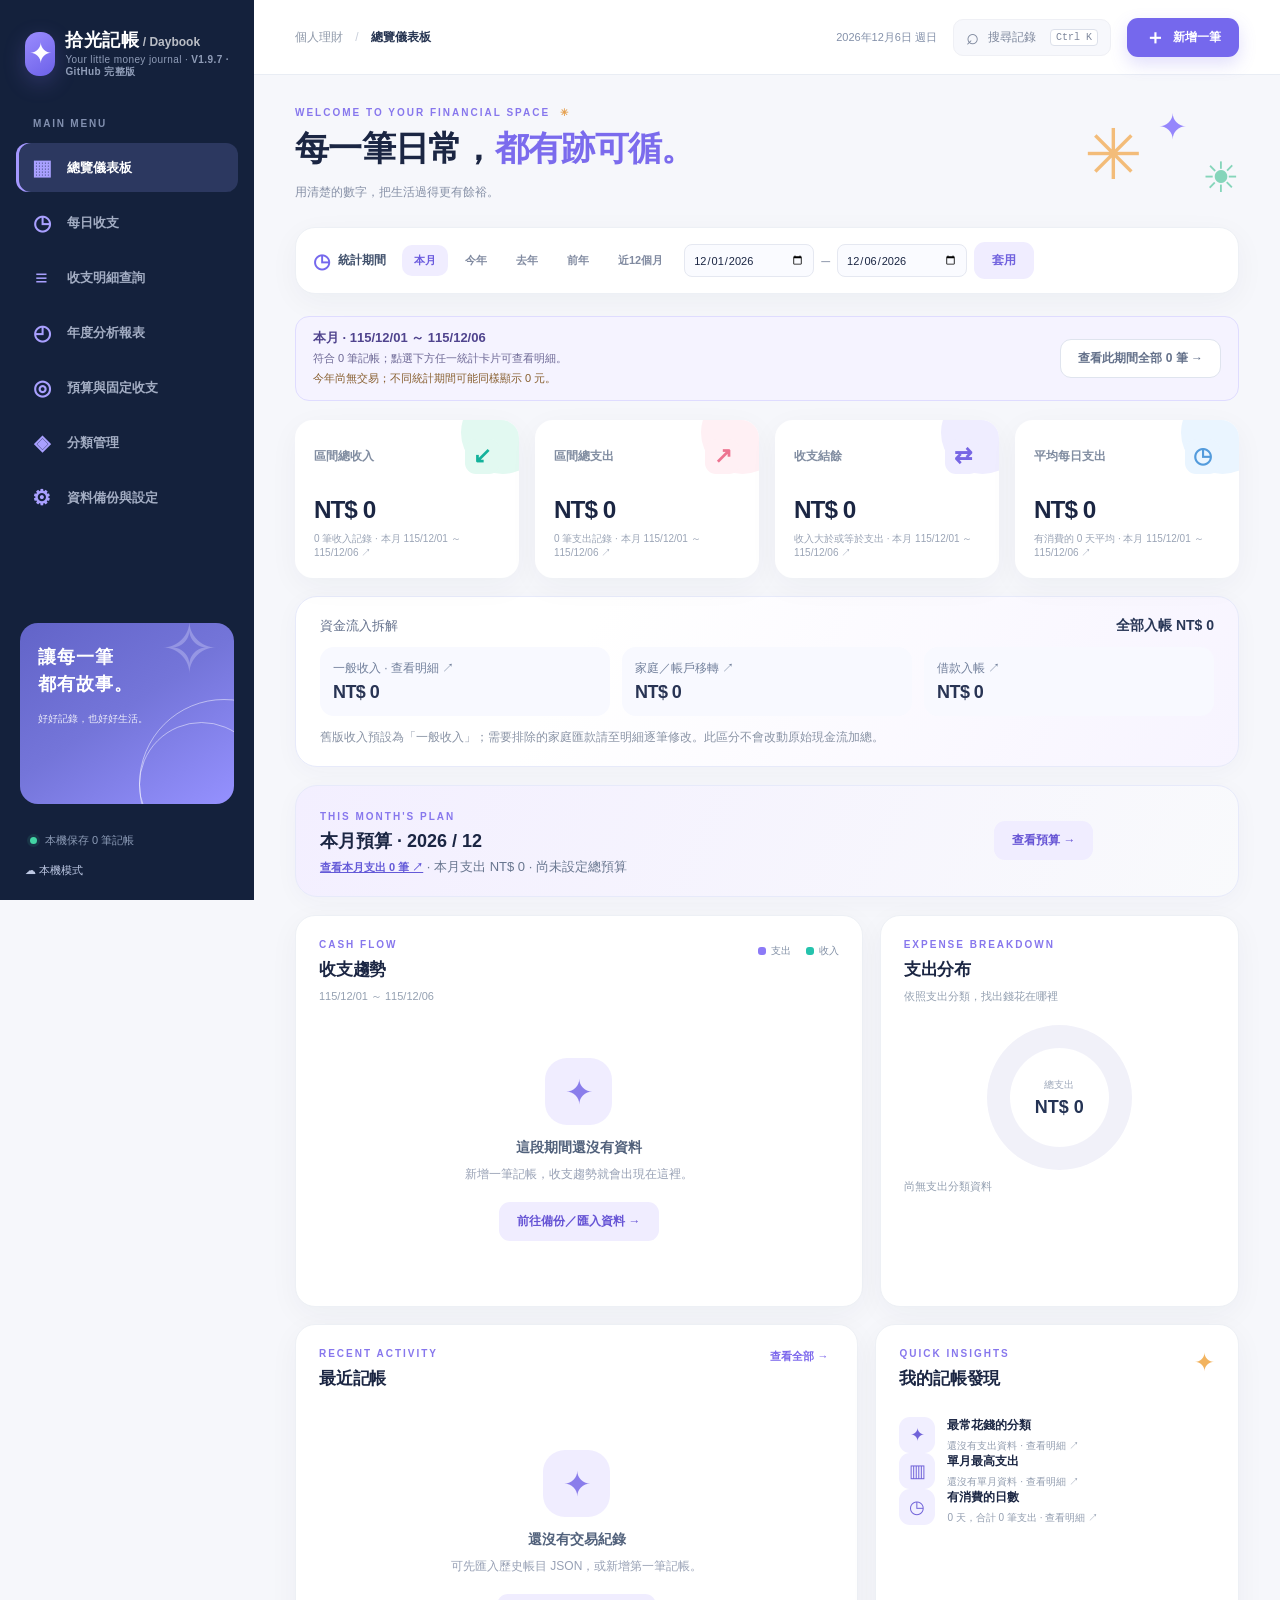
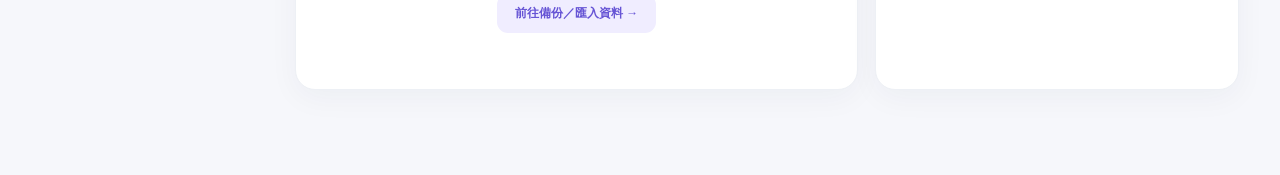
==== commit 734c8f40: "Add files via upload" ====
--- a/index.html
+++ b/index.html
@@ -4,18 +4,19 @@
   <meta charset="UTF-8"><meta name="viewport" content="width=device-width,initial-scale=1,viewport-fit=cover">
   <link rel="manifest" href="./manifest.webmanifest"><link rel="icon" href="./icons/icon-192.png"><meta name="theme-color" content="#14213c"><meta name="description" content="一個兼具快速記帳、分類、搜尋與跨年度統計的私人財務手帳。">
   <meta name="apple-mobile-web-app-capable" content="yes"><meta name="apple-mobile-web-app-status-bar-style" content="default"><meta name="apple-mobile-web-app-title" content="拾光記帳">
-  <title>拾光記帳 · Daybook V1.9.6</title>
-  <meta name="daybook-build" content="1.9.6-complete-20261021">
+  <title>拾光記帳 · Daybook V1.9.7</title>
+  <meta name="daybook-build" content="1.9.7-daily-drill-20261022">
   
-  <link rel="stylesheet" href="./styles.v1.9.6.css">
+  <link rel="stylesheet" href="./styles.v1.9.7.css">
 </head>
 <body>
 <div class="app-shell">
   <aside class="sidebar" id="sidebar">
-    <div class="brand"><div class="brand-icon">✦</div><div><div class="brand-name">拾光記帳<span> / Daybook</span></div><div class="brand-sub">Your little money journal · <strong>V1.9.6 · GitHub 完整版</strong></div></div></div>
+    <div class="brand"><div class="brand-icon">✦</div><div><div class="brand-name">拾光記帳<span> / Daybook</span></div><div class="brand-sub">Your little money journal · <strong>V1.9.7 · GitHub 完整版</strong></div></div></div>
     <div class="nav-label">MAIN MENU</div>
     <nav class="side-nav" aria-label="主要導覽">
       <button class="nav-item active" data-view="dashboard"><span class="nav-ico">▦</span><span>總覽儀表板</span></button>
+      <button class="nav-item" data-view="daily"><span class="nav-ico">◷</span><span>每日收支</span></button>
       <button class="nav-item" data-view="transactions"><span class="nav-ico">≡</span><span>收支明細查詢</span></button>
       <button class="nav-item" data-view="analytics"><span class="nav-ico">◴</span><span>年度分析報表</span></button>
       <button class="nav-item" data-view="planner"><span class="nav-ico">◎</span><span>預算與固定收支</span></button>
@@ -36,6 +37,16 @@
       <section class="page active" id="page-dashboard">
         <div class="welcome-row"><div><p class="eyebrow">WELCOME TO YOUR FINANCIAL SPACE <span class="sparkle">✳</span></p><h1>每一筆日常，<em>都有跡可循。</em></h1><p class="page-desc">用清楚的數字，把生活過得更有餘裕。</p></div><div class="welcome-bubble" aria-hidden="true"><span>✳</span><span>✦</span><span>☀</span></div></div>
         <div class="filter-bar" id="dashFilterBar"><div class="filter-heading"><span>◷</span> 統計期間</div><div class="pills" id="datePresets" role="group" aria-label="選擇總覽統計期間"><button type="button" class="pill active" data-range="month">本月</button><button type="button" class="pill" data-range="year">今年</button><button type="button" class="pill" data-range="lastyear">去年</button><button type="button" class="pill" data-range="beforelast">前年</button><button type="button" class="pill" data-range="last12">近12個月</button></div><div class="date-range"><input type="date" id="dashStart" aria-label="開始日期"><span>–</span><input type="date" id="dashEnd" aria-label="結束日期"><button class="button button-subtle" id="dashDateApply">套用</button></div></div>
+        <div id="dashboardRangeStatus" class="range-status" role="status" aria-live="polite"></div>
+        <div class="kpi-grid" id="kpiGrid"></div><section class="income-insight" id="incomeInsight" aria-label="一般收入與資金移轉區分"></section><section class="dashboard-budget-strip" id="dashboardBudgetStrip"></section>
+        <div class="dashboard-grid">
+          <section class="panel trend-panel"><div class="panel-header"><div><div class="section-kicker">CASH FLOW</div><h2>收支趨勢</h2><p class="muted" id="trendSubtitle"></p></div><div class="chart-legend"><span><i class="legend-box exp"></i> 支出</span><span><i class="legend-box inc"></i> 收入</span></div></div><div id="trendChart" class="trend-chart"></div></section>
+          <section class="panel category-panel"><div class="panel-header"><div><div class="section-kicker">EXPENSE BREAKDOWN</div><h2>支出分布</h2><p class="muted">依照支出分類，找出錢花在哪裡</p></div></div><div class="donut-layout"><div class="donut-wrap" id="donutChart"></div><div class="donut-legend" id="donutLegend"></div></div></section>
+        </div>
+        <div class="bottom-grid"><section class="panel recent-panel"><div class="panel-header"><div><div class="section-kicker">RECENT ACTIVITY</div><h2>最近記帳</h2></div><button class="text-link" data-go="transactions">查看全部 →</button></div><div id="recentTransactions"></div></section><section class="panel insights-panel"><div class="panel-header"><div><div class="section-kicker">QUICK INSIGHTS</div><h2>我的記帳發現</h2></div><span class="insight-emoji">✦</span></div><div id="insightList"></div></section></div>
+      </section>
+      <section class="page" id="page-daily">
+        <div class="page-head"><div><p class="eyebrow">DAILY MONEY JOURNAL</p><h1>每天的收支，<em>一目了然。</em></h1><p class="page-desc">左看前一天、右看下一天（最多今天）；點擊數字就能查看、編輯原始明細。</p></div><button class="button button-soft" type="button" id="dailyOpenAll">查看當日全部交易 →</button></div>
         <section class="panel daily-panel" id="dailyPanel" aria-labelledby="dailyPanelTitle">
           <div class="daily-panel-head">
             <div class="daily-heading"><p class="section-kicker">DAILY CASH FLOW</p><h2 id="dailyPanelTitle">每日收支速覽</h2><p class="muted">預設今天，左右切換日期；不影響上方的統計期間。</p></div>
@@ -49,16 +60,14 @@
           <div class="daily-totals" id="dailyTotals" aria-live="polite"></div>
           <p class="daily-help">點擊收入、支出或結餘，可直接查看該日期的交易明細。</p>
         </section>
-        <div class="kpi-grid" id="kpiGrid"></div><section class="income-insight" id="incomeInsight" aria-label="一般收入與資金移轉區分"></section><section class="dashboard-budget-strip" id="dashboardBudgetStrip"></section>
-        <div class="dashboard-grid">
-          <section class="panel trend-panel"><div class="panel-header"><div><div class="section-kicker">CASH FLOW</div><h2>收支趨勢</h2><p class="muted" id="trendSubtitle"></p></div><div class="chart-legend"><span><i class="legend-box exp"></i> 支出</span><span><i class="legend-box inc"></i> 收入</span></div></div><div id="trendChart" class="trend-chart"></div></section>
-          <section class="panel category-panel"><div class="panel-header"><div><div class="section-kicker">EXPENSE BREAKDOWN</div><h2>支出分布</h2><p class="muted">依照支出分類，找出錢花在哪裡</p></div></div><div class="donut-layout"><div class="donut-wrap" id="donutChart"></div><div class="donut-legend" id="donutLegend"></div></div></section>
+        <div class="daily-lower-grid">
+          <section class="panel daily-category-panel"><div class="panel-header"><div><p class="section-kicker">DAILY EXPENSES</p><h2>當日支出分類</h2><p class="muted">點擊分類查當日明細</p></div></div><div id="dailyCategoryList" class="daily-category-list"></div></section>
+          <section class="panel daily-list-panel"><div class="panel-header"><div><p class="section-kicker">TODAY'S RECORDS</p><h2>當日交易紀錄</h2></div><button class="text-link" type="button" id="dailySeeAll">全部明細 →</button></div><div id="dailyEntryList" class="daily-entry-list"></div></section>
         </div>
-        <div class="bottom-grid"><section class="panel recent-panel"><div class="panel-header"><div><div class="section-kicker">RECENT ACTIVITY</div><h2>最近記帳</h2></div><button class="text-link" data-go="transactions">查看全部 →</button></div><div id="recentTransactions"></div></section><section class="panel insights-panel"><div class="panel-header"><div><div class="section-kicker">QUICK INSIGHTS</div><h2>我的記帳發現</h2></div><span class="insight-emoji">✦</span></div><div id="insightList"></div></section></div>
       </section>
       <section class="page" id="page-transactions"><div class="page-head"><div><p class="eyebrow">RECORDS & SEARCH</p><h1>每筆收支，<em>隨時查得到。</em></h1><p class="page-desc">搜尋明細、商家或備註，快速找到需要的記錄。</p></div><button class="button button-soft" id="exportFilteredBtn">⇩ 匯出篩選 CSV</button></div>
-        <section class="panel search-panel"><div class="search-field"><span>⌕</span><input type="search" id="searchText" placeholder="搜尋品項、商家、備註、日期，例如：蝦皮、奶粉、114/03" autocomplete="off"></div><div class="transaction-filters"><label>收支類型<select id="filterType"><option value="all">全部收支</option><option value="expense">僅支出</option><option value="income">僅收入</option></select></label><label>分類<select id="filterCategory"><option value="all">所有分類</option></select></label><label>開始日期<input type="date" id="filterStart"></label><label>結束日期<input type="date" id="filterEnd"></label><label>排序<select id="filterSort"><option value="dateDesc">日期：新到舊</option><option value="dateAsc">日期：舊到新</option><option value="amountDesc">金額：高到低</option><option value="amountAsc">金額：低到高</option></select></label><button id="clearFilters" class="button button-outline">清除條件</button></div></section>
-        <div class="list-meta"><div><strong id="recordCount">0 筆記錄</strong><span id="recordTotal"></span></div><div class="display-pills"><button id="showAllRecords" class="little-link">顯示全部期間 ↗</button></div></div><section class="panel transaction-panel"><div class="table-wrap"><table class="records-table"><thead><tr><th>日期</th><th>明細 / 備註</th><th>分類</th><th>類型</th><th class="align-right">金額</th><th class="align-right">操作</th></tr></thead><tbody id="recordTableBody"></tbody></table></div><div class="mobile-transaction-list" id="recordMobileList"></div><div class="record-footer"><span id="recordShowing"></span><button id="loadMore" class="button button-outline">顯示更多記錄 ↓</button></div></section>
+        <section class="panel search-panel"><div class="search-field"><span>⌕</span><input type="search" id="searchText" placeholder="搜尋品項、商家、備註、日期，例如：蝦皮、奶粉、114/03" autocomplete="off"></div><div class="transaction-filters"><label>收支類型<select id="filterType"><option value="all">全部收支</option><option value="expense">僅支出</option><option value="income">僅收入</option></select></label><label>收入性質<select id="filterIncomeKind"><option value="all">全部收入性質</option><option value="earned">一般收入</option><option value="transfer">家庭／帳戶移轉</option><option value="loan">借款入帳</option></select></label><label>分類<select id="filterCategory"><option value="all">所有分類</option></select></label><label>開始日期<input type="date" id="filterStart"></label><label>結束日期<input type="date" id="filterEnd"></label><label>排序<select id="filterSort"><option value="dateDesc">日期：新到舊</option><option value="dateAsc">日期：舊到新</option><option value="amountDesc">金額：高到低</option><option value="amountAsc">金額：低到高</option></select></label><button id="clearFilters" class="button button-outline">清除條件</button></div></section>
+        <div id="detailScopeBanner" class="detail-scope-banner" aria-live="polite"></div><div class="list-meta"><div><strong id="recordCount">0 筆記錄</strong><span id="recordTotal"></span></div><div class="display-pills"><button id="showAllRecords" class="little-link">顯示全部期間 ↗</button></div></div><section class="panel transaction-panel"><div class="table-wrap"><table class="records-table"><thead><tr><th>日期</th><th>明細 / 備註</th><th>分類</th><th>類型</th><th class="align-right">金額</th><th class="align-right">操作</th></tr></thead><tbody id="recordTableBody"></tbody></table></div><div class="mobile-transaction-list" id="recordMobileList"></div><div class="record-footer"><span id="recordShowing"></span><button id="loadMore" class="button button-outline">顯示更多記錄 ↓</button></div></section>
       </section>
       <section class="page" id="page-analytics"><div class="page-head"><div><p class="eyebrow">ANNUAL FINANCIAL REVIEW</p><h1>把每一年，<em>看得更清楚。</em></h1><p class="page-desc">跨年度與精確日期區間、去年同期比較；年度、月份、分類一層層查明細。</p></div><button class="button button-soft" id="exportAnnualBtn">⇩ 年度統計 CSV</button></div><div class="year-toolbar panel"><div class="year-controls"><label>起始年度（民國）<select id="yearStart"></select></label><span>至</span><label>結束年度（民國）<select id="yearEnd"></select></label><button id="applyYearBtn" class="button button-primary">查看完整年度 →</button></div><div class="precise-dates"><div class="precise-dates-title"><b>◷ 自訂精確日期區間</b><span>例如：114/01/15～114/05/20</span></div><label>起始日期<input id="analyticsDateStart" type="date" aria-label="報表起始日期"></label><label>結束日期<input id="analyticsDateEnd" type="date" aria-label="報表結束日期"></label><button id="applyDateBtn" class="button button-soft">套用日期 →</button><button id="clearDateBtn" class="button button-outline" title="恢復以上選擇的完整年度">恢復完整年度</button></div><div class="date-active-note" id="analyticsDateStatus"></div><div class="muted" id="yearToolbarNote"></div></div><div class="analytic-kpis" id="analyticKpis"></div><div class="analytic-cash-note" id="analyticCashNote"></div><section class="panel year-over-year-panel"><div class="panel-header"><div><div class="section-kicker">SAME PERIOD LAST YEAR</div><h2>去年同期比較</h2><p class="muted" id="yoyPeriodLabel">根據目前日期範圍，自動對齊去年相同期間</p></div></div><div id="yoyCards" class="yoy-cards"></div><div class="yoy-ranking" id="yoyCategoryRanking"></div></section><section class="panel annual-chart-panel"><div class="panel-header"><div><div class="section-kicker">YEAR OVER YEAR</div><h2>年度收支比較</h2></div><div class="chart-legend"><span><i class="legend-box exp"></i> 支出</span><span><i class="legend-box inc"></i> 收入</span></div></div><div id="annualCompare" class="annual-compare"></div></section><div class="bottom-grid"><section class="panel"><div class="panel-header"><div><div class="section-kicker">ANNUAL SUMMARY</div><h2>各年度統計明細</h2></div></div><div id="annualTableWrap" class="table-wrap"></div></section><section class="panel"><div class="panel-header"><div><div class="section-kicker">CATEGORY RANKING</div><h2>區間支出排行</h2><p class="report-tap-hint">點擊任一分類，查看該期間每一筆支出 ↗</p></div></div><div id="annualCategoryRanking"></div></section></div><section class="panel monthly-panel"><div class="panel-header"><div><div class="section-kicker">MONTHLY BREAKDOWN</div><h2>各年度月份支出</h2><p class="report-tap-hint">點擊有金額的月份，查看當月詳細支出 ↗</p></div><p class="muted">每個月份獨立統計，未有記帳資料的月份顯示「—」，不是零支出；收支差額僅反映已記錄的交易，不代表銀行存款餘額。</p></div><p class="matrix-swipe-hint" role="note">↔ 左右滑動月份表格，可查看 1～12 月與全年合計；點擊金額即可查看明細。</p><div id="monthlyMatrix" class="table-wrap" tabindex="0" role="region" aria-label="年度月份支出表，左右滑動查看所有月份"></div></section></section>
       <section class="page" id="page-planner">
@@ -69,8 +78,8 @@
 </section>
       <section class="page" id="page-categories"><div class="page-head"><div><p class="eyebrow">MAKE IT YOURS</p><h1>分類整齊，<em>生活有序。</em></h1><p class="page-desc">保留 Excel 原有分類，也能自行新增、改名。</p></div><button class="button button-primary" id="addCategoryBtn">＋ 新增分類</button></div><div class="category-mosaic" id="categoryCards"></div><p class="muted category-help">重新命名分類會同步套用到既有記錄；已有記錄的分類不提供直接刪除，避免遺失統計歸屬。</p></section>
       <section class="page" id="page-settings"><div class="page-head"><div><p class="eyebrow">YOUR DATA, YOUR CONTROL</p><h1>安心保存，<em>記錄不遺失。</em></h1><p class="page-desc">儲存在目前裝置上，可自行匯出備份與帶到其他裝置。</p></div></div><section class="panel cloud-panel" id="cloudPanel">
- <div class="cloud-head"><div class="cloud-emblem">☁</div><div><p class="section-kicker">GOOGLE SHEETS SYNC</p><h2>Google 試算表跨裝置同步 <span class="ver-pill">V1.9.6 · 同頁同步</span></h2><p class="muted">在目前這個 GitHub 記帳畫面直接同步 Google Sheets；不用另外開啟第二套系統。離線先記帳，恢復連線後再同步。</p></div></div>
- <div class="note-banner" id="syncTransportInfo" role="status"><strong>目前版本：V1.9.6</strong> ｜ 同步方式：GitHub 單頁直接讀寫 Google Sheets（無第二個記帳介面），寫入後會重新查詢確認。</div><div id="cloudState" class="cloud-state" role="status">本機模式 · 未連線</div>
+ <div class="cloud-head"><div class="cloud-emblem">☁</div><div><p class="section-kicker">GOOGLE SHEETS SYNC</p><h2>Google 試算表跨裝置同步 <span class="ver-pill">V1.9.7 · 同頁同步</span></h2><p class="muted">在目前這個 GitHub 記帳畫面直接同步 Google Sheets；不用另外開啟第二套系統。離線先記帳，恢復連線後再同步。</p></div></div>
+ <div class="note-banner" id="syncTransportInfo" role="status"><strong>目前版本：V1.9.7</strong> ｜ 同步方式：GitHub 單頁直接讀寫 Google Sheets（無第二個記帳介面），寫入後會重新查詢確認。</div><div id="cloudState" class="cloud-state" role="status">本機模式 · 未連線</div>
  <div class="planner-sync-box"><div class="planner-sync-head"><strong>預算與固定收支同步</strong><span id="plannerSyncStatus" role="status">讀取設定…</span></div><div id="plannerConflictList" class="planner-conflict-list"></div><p class="muted">同一筆設定在兩台裝置同時變更時，不會直接覆蓋。請選擇要保留哪一個版本。</p></div>
  <div class="planner-sync-box"><div id="entryConflictList" class="planner-conflict-list"><p class="muted">目前沒有待處理的交易／分類衝突。</p></div></div>
  <div class="cloud-grid">
@@ -86,9 +95,9 @@
  <p class="cloud-warning">安全提醒：GitHub 跨網域同步需要將 Apps Script 網頁應用程式存取權設為「任何人」，但試算表本身必須保持私人，所有資料讀寫都會驗證 64 碼私人金鑰。這是持有金鑰即可存取的模式，不是 Google 帳號登入，也不是端到端加密。請勿公開金鑰，若不接受這種存取模式，建議使用只有本人可存取的 Apps Script 直連版本。</p>
  </section>
 <section class="panel release-panel" aria-labelledby="releaseTitle">
- <div class="release-head"><div><p class="section-kicker">APP RELEASE & DEPLOYMENT</p><h2 id="releaseTitle">版本更新驗證</h2></div><span class="release-pill" id="loadedBuildTag">V1.9.6</span></div>
+ <div class="release-head"><div><p class="section-kicker">APP RELEASE & DEPLOYMENT</p><h2 id="releaseTitle">版本更新驗證</h2></div><span class="release-pill" id="loadedBuildTag">V1.9.7</span></div>
  <p>這裡顯示本頁已載入的程式版本，並可核對 GitHub Pages 線上版本。只有網頁程式會更新；不會清除 IndexedDB 帳目或 Google 同步金鑰。</p>
- <div id="releaseCheckStatus" class="release-status" role="status" aria-live="polite">目前載入：V1.9.6。尚未檢查線上版本。</div>
+ <div id="releaseCheckStatus" class="release-status" role="status" aria-live="polite">目前載入：V1.9.7。尚未檢查線上版本。</div>
  <div class="setting-actions"><button class="button button-outline" type="button" id="checkOnlineRelease">檢查 GitHub 線上版本</button><button class="button button-primary" type="button" id="forceLatestRelease">重新載入最新版（不刪帳目）</button><a class="button button-soft" href="./check-update.html" target="_blank" rel="noopener">開啟獨立版本檢查</a></div>
  <p class="muted">更新完成後，如果仍顯示舊版，先確認上傳的檔案是否直接放在 GitHub Pages 發布根目錄。不要按「清除網站資料」。</p>
 </section>
@@ -96,7 +105,7 @@
     </main>
   </div>
 </div>
-<div class="mobile-nav" id="mobileNav" aria-label="手機主要導覽"><button data-view="dashboard"><span>▦</span>總覽</button><button data-view="transactions"><span>≡</span>明細</button><button data-view="analytics"><span>◴</span>報表</button><button data-view="planner"><span>◎</span>預算</button><button data-view="settings"><span>⚙</span>設定</button></div>
+<div class="mobile-nav" id="mobileNav" aria-label="手機主要導覽"><button data-view="dashboard"><span>▦</span>總覽</button><button data-view="daily"><span>◷</span>每日</button><button data-view="transactions"><span>≡</span>明細</button><button data-view="analytics"><span>◴</span>報表</button><button data-view="settings"><span>⚙</span>設定</button></div>
 <button class="mobile-fab" id="mobileAdd" aria-label="新增記帳">＋</button><div class="overlay" id="navOverlay"></div>
 <div class="modal-layer" id="entryModal" aria-hidden="true"><div class="modal-backdrop" data-close="entryModal"></div><div class="modal-sheet" role="dialog" aria-modal="true" aria-labelledby="entryTitle"><div class="modal-top"><div><p class="section-kicker">QUICK ENTRY</p><h2 id="entryTitle">新增一筆記帳</h2></div><button class="close-modal" data-close="entryModal" aria-label="關閉">×</button></div><form id="entryForm"><input type="hidden" id="entryId"><input type="hidden" id="entryRecurringKey"><div class="type-switch"><button type="button" class="active expense" data-entry-type="expense">↗ 支出</button><button type="button" data-entry-type="income">↙ 收入</button></div><div class="amount-entry"><span>NT$</span><input type="number" id="entryAmount" min="0.01" step="0.01" inputmode="decimal" placeholder="0" required></div><div class="form-grid"><label>日期<input type="date" id="entryDate" required></label><label>分類<select id="entryCategory" required></select></label><label id="entryIncomeKindLabel" class="span-2 entry-income-kind" hidden>收入性質<select id="entryIncomeKind"><option value="earned">一般收入（薪資／營業／其他實際收入）</option><option value="transfer">家庭匯款／帳戶間資金移轉</option><option value="loan">借款／資金借入</option></select><small>移轉與借款不計入實質收入；仍計入資金流入統計。</small></label><label class="span-2">明細 / 商家 <small>（方便以後搜尋）</small><input id="entryNote" maxlength="220" placeholder="例如：早市－蔬菜、水果" required></label><label class="span-2">備註 <small>（可留空）</small><input id="entryMemo" maxlength="300" placeholder="例如：信用卡、幫家人代付"></label></div><div class="entry-shortcuts"><div class="entry-shortcut-top"><strong>快速填入</strong><span>點常用記帳即可帶入資料，不會直接存檔</span></div><div class="entry-chip-scroll" id="entryFrequent"></div><div class="entry-chip-scroll" id="entryRecentCategories"></div></div><div class="modal-actions entry-actions"><button type="button" class="button button-outline" data-close="entryModal">取消</button><button class="button button-soft" type="submit" id="saveContinueBtn">儲存並記下一筆</button><button class="button button-primary big-save" type="submit" id="saveEntryBtn">儲存記帳 ✓</button></div></form></div></div>
 <div class="modal-layer" id="categoryModal" aria-hidden="true"><div class="modal-backdrop" data-close="categoryModal"></div><div class="modal-sheet compact-modal" role="dialog" aria-modal="true" aria-labelledby="categoryDialogTitle"><div class="modal-top"><div><p class="section-kicker">CUSTOMIZE CATEGORY</p><h2 id="categoryDialogTitle">新增分類</h2></div><button class="close-modal" data-close="categoryModal">×</button></div><form id="categoryForm"><input type="hidden" id="categoryOldName"><label class="block-label">分類名稱<input id="categoryName" maxlength="25" required placeholder="例如：寵物用品"></label><label class="block-label">分類圖示 <small>（Emoji，填寫一個即可）</small><input id="categoryEmoji" maxlength="8" placeholder="🛍️"></label><div class="modal-actions"><button type="button" class="button button-outline" data-close="categoryModal">取消</button><button class="button button-primary" type="submit">儲存分類 ✓</button></div></form></div></div>
@@ -117,6 +126,6 @@
 </div>
 <div class="modal-layer" id="recurringModal" aria-hidden="true"><div class="modal-backdrop" data-close="recurringModal"></div><div class="modal-sheet compact-modal" role="dialog" aria-modal="true" aria-labelledby="recurringTitle"><div class="modal-top"><div><p class="section-kicker">RECURRING TEMPLATE</p><h2 id="recurringTitle">新增固定收支</h2></div><button class="close-modal" data-close="recurringModal" aria-label="關閉">×</button></div><form id="recurringForm"><input id="recurringId" type="hidden"><div class="form-grid"><label>收支類型<select id="recurringType"><option value="expense">支出</option><option value="income">收入</option></select></label><label>重複週期<select id="recurringInterval"><option value="1">每月</option><option value="2">每兩個月</option><option value="3">每季</option><option value="12">每年</option></select></label><label class="span-2">項目名稱<input id="recurringName" maxlength="80" placeholder="例如：住家電費" required></label><label>預計金額（NT$）<input id="recurringAmount" type="number" min="0.01" step="0.01" inputmode="decimal" required></label><label>分類<select id="recurringCategory" required></select></label><label class="span-2">首次日期<input id="recurringStart" type="date" required></label><label class="span-2">備註<input id="recurringMemo" maxlength="200" placeholder="例如：每兩個月繳一次，可入帳時修正金額"></label></div><div class="modal-actions"><button type="button" class="button button-outline" data-close="recurringModal">取消</button><button class="button button-primary" type="submit">儲存固定收支 ✓</button></div></form></div></div>
 <div id="toast" class="toast" role="status" aria-live="polite"></div><input id="jsonFileInput" type="file" accept=".json,application/json" hidden><input id="csvFileInput" type="file" accept=".csv,text/csv" hidden>
-<script src="./app.v1.9.6.js" defer></script>
+<script src="./app.v1.9.7.js" defer></script>
 </body>
 </html>
--- a/styles.v1.9.7.css
+++ b/styles.v1.9.7.css
@@ -0,0 +1,327 @@
+:root{--ink:#1b2643;--secondary:#66738e;--paper:#f6f7fb;--navy:#14213c;--purple:#7568ed;--purple-dark:#5a4ee1;--mint:#14b99b;--red:#ed6b84;--line:#e9ecf3;--shadows:0 8px 30px rgba(30,40,75,.045);--r:20px}
+*{box-sizing:border-box}html{scroll-behavior:auto}body{margin:0;font-family:'DM Sans','Noto Sans TC',-apple-system,BlinkMacSystemFont,'Microsoft JhengHei',sans-serif;color:var(--ink);background:var(--paper);-webkit-tap-highlight-color:transparent}button,input,select{font:inherit}button{cursor:pointer}button:disabled{opacity:.4;cursor:not-allowed}a{color:inherit}input,select{color:var(--ink)}input:focus,select:focus,button:focus-visible{outline:3px solid #9f93ff77;outline-offset:1px}.app-shell{display:flex;min-height:100vh;min-height:100dvh}.sidebar{width:254px;flex:0 0 254px;background:#14213c;color:#fff;min-height:100vh;min-height:100dvh;position:sticky;top:0;align-self:flex-start;padding:28px 16px 22px;display:flex;flex-direction:column;z-index:50}.brand{display:flex;align-items:center;gap:10px;padding:0 9px 39px}.brand-icon{background:linear-gradient(145deg,#9b8cfe,#6c61e9);width:44px;height:44px;display:grid;place-items:center;border-radius:14px;font-size:28px;color:#fff;box-shadow:0 7px 22px #8b7aff3a}.brand-name{font-size:18px;font-weight:900;white-space:nowrap;letter-spacing:.5px}.brand-name span{font-size:12px;font-weight:600;opacity:.7;letter-spacing:0}.brand-sub{color:#909db8;font-size:10px;margin-top:2px;letter-spacing:.4px}.nav-label{font-size:10px;color:#8290af;font-weight:800;letter-spacing:1.8px;padding-left:17px;margin:0 0 14px}.side-nav{display:flex;flex-direction:column;gap:6px}.nav-item{appearance:none;background:transparent;border:0;color:#a3adc3;width:100%;display:flex;align-items:center;gap:15px;text-align:left;padding:14px 15px;border-radius:12px;font-size:13px;font-weight:650;transition:all .2s}.nav-item:hover{background:#233451;color:#fff}.nav-item.active{background:#2c3860;color:#fff;box-shadow:inset 3px 0 0 #a598ff}.nav-ico{width:21px;text-align:center;font-weight:700;font-size:21px;line-height:1;color:#a9a0ff}.sidebar-bottom{margin-top:auto}.sidebar-art{position:relative;margin:25px 4px 25px;min-height:181px;border-radius:18px;padding:21px 18px;overflow:hidden;background:linear-gradient(147deg,#6264c8,#7475d9 48%,#9591ff);color:white}.sidebar-art strong{font-size:18px;line-height:1.5;position:relative;z-index:1;letter-spacing:1px}.sidebar-art p{font-size:10px;position:relative;z-index:1;opacity:.86;margin:14px 0 0}.art-orbit{border:1px solid #ffffff7d;position:absolute;border-radius:100%;height:170px;width:170px;right:-75px;bottom:-65px}.orbit-two{height:125px;width:125px;right:-30px;bottom:-43px}.art-star{position:absolute;font-size:70px;right:15px;top:-15px;color:#e3e3ff50}.storage-status{font-size:11px;color:#8c9bb6;display:flex;gap:8px;align-items:center;padding:4px 14px}.status-dot{height:7px;width:7px;border-radius:50%;background:#43d5a4;box-shadow:0 0 0 3px #43d5a41b}.main-shell{width:calc(100% - 254px);min-width:0}.topbar{height:75px;background:#fff;border-bottom:1px solid #e9edf4;display:flex;align-items:center;justify-content:space-between;padding:0 clamp(20px,3.2vw,49px);gap:16px;position:sticky;top:0;z-index:20}.topbar-left,.topbar-actions{display:flex;align-items:center;gap:16px}.breadcrumbs{font-size:12px;color:#8d97a8;white-space:nowrap}.breadcrumbs span{margin:0 9px;color:#c9cfda}.breadcrumbs b{color:#253350;font-weight:750}.date-indicator{color:#8491aa;font-size:11px;white-space:nowrap}.top-search{background:#f7f8fc;border:1px solid #eff0f5;color:#7d879c;border-radius:10px;padding:9px 12px;font-size:12px;display:flex;gap:9px;align-items:center;white-space:nowrap}.top-search span{font-size:22px;line-height:12px}.top-search kbd{font-size:10px;border-radius:4px;border:1px solid #dde1eb;padding:2px 5px;background:white;margin-left:5px}.button{display:inline-flex;align-items:center;justify-content:center;border:1px solid transparent;border-radius:11px;min-height:39px;padding:9px 17px;gap:8px;font-size:12px;font-weight:800;white-space:nowrap;transition:filter .2s,transform .16s,background .2s}.button:hover{filter:brightness(.97);transform:translateY(-1px)}.button-primary{background:var(--purple);color:white;box-shadow:0 7px 17px #7165ee35}.button-primary:hover{background:var(--purple-dark)}.button-soft{color:#6654d5;background:#f0edff}.button-outline{background:#fff;color:#64718a;border-color:#dfe4ee}.button-subtle{background:#f0edff;color:#7162de;min-height:35px}.button-danger{background:#fff0f1;color:#ce4864;border-color:#f8cad4}.top-add span{font-size:20px;line-height:15px}.mobile-menu{display:none}.main-content{max-width:1680px;padding:32px clamp(20px,3.2vw,49px) 85px;margin:auto}.page{display:none;animation:up .22s ease}.page.active{display:block}@keyframes up{from{opacity:.6;transform:translateY(7px)}to{opacity:1;transform:translateY(0)}}.welcome-row,.page-head{display:flex;justify-content:space-between;align-items:center;gap:28px;margin-bottom:25px}.eyebrow,.section-kicker{letter-spacing:2px;color:#8777ed;font-size:10px;font-weight:900;margin:0 0 8px}.sparkle{color:#e5a04f;margin-left:5px}h1,h2,h3,p{margin-top:0}h1{font-size:clamp(25px,2.65vw,36px);letter-spacing:-.7px;margin:0 0 10px;font-weight:900;line-height:1.35}h1 em{color:#7b6bed;font-style:normal}.page-desc{font-size:12px;color:#8791a7;margin:0;line-height:1.7}.welcome-bubble{width:155px;height:95px;position:relative;display:flex;justify-content:center;align-items:center;gap:15px}.welcome-bubble span:nth-child(1){font-size:70px;color:#f3bc79;animation:float 5s infinite}.welcome-bubble span:nth-child(2){font-size:35px;color:#9586fc;align-self:flex-start}.welcome-bubble span:nth-child(3){font-size:42px;color:#85d5ba;align-self:flex-end}@keyframes float{50%{transform:translateY(-6px) rotate(8deg)}}.filter-bar,.panel{background:white;border:1px solid #edf0f5;box-shadow:var(--shadows);border-radius:var(--r)}.filter-bar{display:flex;flex-wrap:wrap;gap:13px;padding:14px 17px;margin:19px 0 22px;align-items:center;min-height:67px}.filter-heading{color:#41516c;font-size:12px;font-weight:800;display:flex;align-items:center;gap:8px;padding-right:7px}.filter-heading span{font-size:20px;color:var(--purple)}.pills{display:flex;flex-wrap:wrap;gap:5px}.pill{background:transparent;border:0;padding:8px 12px;border-radius:10px;font-size:11px;color:#808aa0;font-weight:700}.pill.active{background:#f0edff;color:#6a5ade}.date-range{display:flex;align-items:center;gap:7px;margin-left:auto}.date-range input{border:1px solid #e5e8f1;border-radius:8px;padding:8px;font-size:11px;width:130px;background:#fafbff;min-width:0}.date-range span{color:#9ba4b5}.kpi-grid{display:grid;grid-template-columns:repeat(4,minmax(0,1fr));gap:16px;margin-bottom:18px}.kpi-card{background:white;box-shadow:var(--shadows);border:1px solid #edf0f5;border-radius:18px;padding:19px 19px 18px;min-height:145px;overflow:hidden;position:relative}.kpi-card:after{content:'';position:absolute;width:83px;height:83px;right:-25px;top:-29px;border-radius:50%;background:var(--halo)}.kpi-top{display:flex;justify-content:space-between;gap:5px;align-items:center;position:relative;z-index:1}.kpi-label{font-size:12px;font-weight:700;color:#818da1}.kpi-icon{width:35px;height:35px;border-radius:11px;background:var(--halo);color:var(--accent);display:grid;place-items:center;font-size:22px;font-weight:800}.kpi-value{font-size:clamp(19px,1.9vw,29px);letter-spacing:-1px;font-weight:900;line-height:1.4;margin:19px 0 5px;position:relative;z-index:1;overflow-wrap:anywhere}.kpi-footer{color:#9aa4b6;font-size:10px;position:relative;z-index:1}.kpi-footer strong{color:var(--accent)}.dashboard-grid{display:grid;grid-template-columns:minmax(0,1.58fr) minmax(300px,1fr);gap:17px;margin-bottom:17px}.panel{padding:23px}.panel-header{display:flex;align-items:flex-start;justify-content:space-between;gap:18px;margin-bottom:20px}.panel-header h2,.setting-card h2,.stats-storage h2{font-size:17px;font-weight:900;margin:0 0 7px;letter-spacing:-.2px}.panel-header .muted{margin:0}.muted{font-size:11px;color:#94a0b1;line-height:1.6}.chart-legend{display:flex;align-items:center;gap:15px;color:#8290a6;font-size:10px;white-space:nowrap;margin-top:5px}.chart-legend span{display:flex;gap:5px;align-items:center}.legend-box{width:8px;height:8px;border-radius:3px;display:inline-block}.legend-box.exp{background:#8c7af7}.legend-box.inc{background:#25c3ad}.trend-chart{height:258px;position:relative;min-width:0}.trend-chart svg{width:100%;height:100%;overflow:visible}.trend-chart text{font-family:inherit;fill:#8f9aae;font-size:10px}.donut-layout{display:flex;align-items:center;gap:20px;min-height:247px}.donut-wrap{flex:0 0 194px;display:flex;align-items:center;justify-content:center}.donut{width:180px;height:180px;border-radius:50%;position:relative;display:flex;align-items:center;justify-content:center}.donut:after{content:'';position:absolute;inset:26px;background:white;border-radius:50%}.donut-inner{position:relative;z-index:1;text-align:center}.donut-inner small{display:block;color:#a0aabc;font-size:10px}.donut-inner strong{display:block;color:#243354;font-size:18px;font-weight:900;margin-top:5px}.donut-legend{flex:1;min-width:0}.donut-item{display:flex;gap:8px;align-items:center;justify-content:space-between;margin:0 0 13px;font-size:11px;color:#606c83}.donut-item-left{display:flex;align-items:center;gap:6px;min-width:0}.donut-item-left b{overflow:hidden;text-overflow:ellipsis;white-space:nowrap;font-weight:700}.dot{width:9px;height:9px;flex:0 0 9px;border-radius:3px}.donut-item .pct{color:#27395d;font-weight:800;white-space:nowrap}.bottom-grid{display:grid;grid-template-columns:minmax(0,1.55fr) minmax(300px,1fr);gap:17px}.text-link,.little-link{border:0;background:transparent;color:#7b66ec;font-size:11px;font-weight:800;white-space:nowrap}.recent-item{display:flex;align-items:center;gap:12px;padding:11px 3px;border-bottom:1px solid #f0f2f7}.recent-item:last-child{border-bottom:0}.item-icon{height:38px;width:38px;flex:0 0 38px;background:#f2edff;display:grid;place-items:center;border-radius:13px;font-size:18px}.item-description{flex:1;min-width:0}.item-description strong{font-size:12px;font-weight:800;display:block;overflow:hidden;text-overflow:ellipsis;white-space:nowrap}.item-description span{color:#9ba5b4;font-size:10px;display:block;margin-top:4px}.item-amount{font-size:12px;font-weight:900;white-space:nowrap}.item-amount.income,.money.income{color:#119e84}.item-amount.expense,.money.expense{color:#293854}.mini-edit{border:0;color:#99a2b3;background:#f6f7fb;border-radius:7px;width:26px;height:26px;font-size:12px}.mini-edit:hover{color:#6857de}.insight-emoji{font-size:25px;color:#f2b35e}.insight-row{display:flex;gap:12px;padding:13px 0;border-top:1px solid #f1f3f7;align-items:center}.insight-badge{width:36px;height:36px;flex:0 0 36px;border-radius:11px;background:#f1efff;display:grid;place-items:center;color:#7163d9;font-size:18px}.insight-row strong{font-size:12px;display:block}.insight-row p{font-size:10px;color:#939eb0;margin:4px 0 0;line-height:1.5}.empty-state{text-align:center;padding:33px 10px;color:#98a1b5;font-size:12px}.empty-graphic{height:67px;width:67px;border-radius:22px;background:#f0edff;color:#8a7deb;display:grid;place-items:center;font-size:34px;margin:0 auto 14px}.empty-state b{display:block;font-size:14px;color:#51617b;margin-bottom:6px}.empty-state p{margin:7px auto 17px;max-width:310px;line-height:1.7}.search-panel{padding:20px;margin-bottom:20px}.search-field{display:flex;align-items:center;background:#f7f8fc;border:1px solid #eef0f4;border-radius:12px;height:48px;padding:0 14px;gap:9px}.search-field>span{font-size:26px;color:#929bb1}.search-field input{background:transparent;border:0;outline:0;width:100%;font-size:12px;color:#25314e}.transaction-filters{display:flex;align-items:end;flex-wrap:wrap;gap:12px;margin-top:15px}.transaction-filters label,.year-controls label,.form-grid label,.block-label{display:flex;flex-direction:column;gap:7px;font-weight:750;color:#65718a;font-size:10px}.transaction-filters label{flex:1 1 120px;max-width:225px}.transaction-filters input,.transaction-filters select,.year-controls select,.form-grid input,.form-grid select,.block-label input{border:1px solid #e6eaf2;border-radius:9px;padding:9px 11px;background:#fff;min-height:37px;font-size:12px;min-width:0;width:100%}.transaction-filters .button{min-height:37px}.list-meta{display:flex;align-items:center;justify-content:space-between;margin:13px 3px;gap:10px}.list-meta strong{font-size:13px}.list-meta span{font-size:11px;margin-left:10px;color:#8c96ab}.transaction-panel{padding:0;overflow:hidden}.table-wrap{overflow-x:auto;width:100%;-webkit-overflow-scrolling:touch}.records-table,.annual-table,.matrix-table{border-collapse:collapse;width:100%;font-size:12px}.records-table th,.annual-table th,.matrix-table th{font-size:10px;text-align:left;padding:14px 17px;background:#fafbff;color:#98a2b5;font-weight:800;white-space:nowrap}.records-table td,.annual-table td,.matrix-table td{padding:15px 17px;border-top:1px solid #f0f2f6;vertical-align:middle}.records-table tbody tr:hover{background:#fbfaff}.records-table th:first-child,.records-table td:first-child{padding-left:26px}.records-table th:last-child,.records-table td:last-child{padding-right:26px}.align-right{text-align:right!important}.record-title{max-width:420px;white-space:nowrap;overflow:hidden;text-overflow:ellipsis;font-size:12px;font-weight:750}.record-memo{max-width:400px;white-space:nowrap;overflow:hidden;text-overflow:ellipsis;color:#a3abb8;font-size:10px;margin-top:4px}.record-date{white-space:nowrap;color:#78849c;font-size:11px}.category-tag{display:inline-flex;border-radius:8px;align-items:center;gap:5px;font-size:10px;font-weight:750;white-space:nowrap;background:#f5f3fc;color:#6e638b;padding:6px 9px}.type-tag{font-size:10px;font-weight:800;padding:6px 9px;background:#fff1f3;color:#e16684;border-radius:7px}.type-tag.income{background:#e5fbf4;color:#22a28a}.money{text-align:right;font-weight:900;white-space:nowrap;font-size:12px}.record-action{background:#f6f7fa;border:0;border-radius:7px;padding:6px 9px;color:#69758c;font-size:10px;font-weight:800;margin-left:4px}.record-action.danger{color:#d16979}.mobile-transaction-list{display:none}.record-footer{display:flex;justify-content:space-between;align-items:center;padding:15px 23px;border-top:1px solid #f1f3f6;color:#a1a9b8;font-size:10px}.year-toolbar{display:flex;align-items:center;justify-content:space-between;gap:20px;padding:18px 23px;margin-bottom:16px}.year-controls{display:flex;align-items:end;gap:12px}.year-controls select{min-width:122px}.year-controls>span{padding-bottom:10px;color:#9ca8ba;font-size:11px}.year-toolbar .muted{max-width:360px;text-align:right}.analytic-kpis{display:grid;grid-template-columns:repeat(3,minmax(0,1fr));gap:15px;margin-bottom:17px}.analytic-kpis .kpi-card{min-height:127px}.annual-chart-panel{margin-bottom:17px}.annual-compare{height:290px;overflow-x:auto}.annual-compare svg{width:100%;height:100%}.annual-compare text{font-family:inherit;fill:#8692a6;font-size:10px}.annual-table td:first-child{font-weight:850;white-space:nowrap}.annual-table .right,.matrix-table .right{text-align:right}.annual-table td{font-size:11px}.annual-table .pos{color:#18a78d}.annual-table .neg{color:#e96a83}.annual-table .incomplete{color:#ca8138;font-size:10px}.annual-table .period-cell{font-size:10px;color:#99a2b1}.annual-table tfoot td{background:#faf9ff;font-weight:850;border-top:2px solid #d9d5ff}.rank-row{margin-bottom:20px}.rank-head{display:flex;align-items:center;justify-content:space-between;margin-bottom:7px;gap:8px;font-size:11px}.rank-head b{font-weight:800}.rank-head span{font-weight:850;color:#5c6580}.rank-track{background:#f1f2fa;height:8px;border-radius:10px;overflow:hidden}.rank-fill{height:100%;border-radius:10px;min-width:2px}.monthly-panel{margin-top:17px}.matrix-table{min-width:730px}.matrix-table th,.matrix-table td{text-align:right;padding:12px 10px;white-space:nowrap;font-size:10px}.matrix-table th:first-child,.matrix-table td:first-child{text-align:left;font-weight:850;padding-left:22px;position:sticky;left:0;background:white}.matrix-table thead th:first-child{background:#fafbff}.matrix-table .year-sum{font-weight:900;background:#f8f7ff}.category-mosaic{display:grid;grid-template-columns:repeat(3,minmax(0,1fr));gap:15px}.cat-card{display:flex;align-items:center;gap:13px;border:1px solid #eaeef6;background:#fff;border-radius:17px;padding:17px;box-shadow:var(--shadows);min-width:0}.cat-emblem{height:48px;width:48px;flex:0 0 48px;border-radius:15px;display:grid;place-items:center;font-size:23px}.cat-meta{flex:1;min-width:0}.cat-meta h3{margin:0 0 4px;font-size:14px;font-weight:800;overflow:hidden;text-overflow:ellipsis;white-space:nowrap}.cat-meta p{font-size:10px;color:#96a3b5;margin:0}.cat-edit{border:1px solid #e7eaf2;background:#fff;border-radius:9px;color:#8290a5;padding:7px 9px;font-size:11px}.category-help{margin:20px 0}.settings-grid{display:grid;grid-template-columns:repeat(2,minmax(0,1fr));gap:17px;margin-bottom:17px}.setting-card{padding:27px;min-height:230px}.setting-icon{height:45px;width:45px;border-radius:14px;display:grid;place-items:center;font-size:24px;margin-bottom:17px}.setting-icon.purple{background:#edeaff;color:#7869f2}.setting-icon.peach{background:#ffede8;color:#ec9683}.setting-icon.green{background:#e4f7ef;color:#2db79b}.setting-icon.blue{background:#e8f1ff;color:#5f8ddc}.setting-card p{font-size:12px;line-height:1.9;color:#8c99ab;max-width:500px;margin:5px 0 20px}.setting-card p strong{color:#58627a}.setting-actions{display:flex;gap:9px;flex-wrap:wrap}.note-banner{background:#fff7e8;border:1px solid #ffe7b9;color:#aa753c;padding:11px 13px;border-radius:10px;font-size:11px;line-height:1.8}.stats-storage{display:flex;justify-content:space-between;align-items:center;gap:25px}.storage-numbers{display:flex;flex-wrap:wrap;gap:30px}.storage-numbers strong{font-size:24px;display:block;color:#7666e3}.storage-numbers span{font-size:11px;color:#9ea8b9}.help-footer{margin-top:20px;background:#f0f2f9;border-radius:13px;padding:16px 21px;color:#818aa0;font-size:11px;line-height:1.8}.help-footer strong{color:#495a75;margin-right:9px}.overlay{display:none}.mobile-nav,.mobile-fab{display:none}.modal-layer{position:fixed;inset:0;z-index:100;display:none;align-items:center;justify-content:center;padding:20px}.modal-layer.open{display:flex}.modal-backdrop{position:absolute;inset:0;background:#1522409c;backdrop-filter:blur(3px)}.modal-sheet{width:min(100%,500px);background:white;border-radius:23px;padding:27px 28px 25px;position:relative;box-shadow:0 25px 100px #151e3847;max-height:90vh;overflow-y:auto;animation:up .2s ease}.compact-modal{width:min(100%,420px)}.modal-top{display:flex;justify-content:space-between;margin-bottom:23px;align-items:start}.modal-top h2{font-size:22px;margin:0}.close-modal{background:#f3f4f8;border:0;border-radius:11px;height:32px;width:32px;font-size:22px;color:#96a0b1}.type-switch{display:flex;background:#f3f5f9;padding:5px;border-radius:12px;gap:5px}.type-switch button{flex:1;border:0;background:transparent;color:#98a2b5;border-radius:10px;padding:11px;font-weight:850;font-size:13px}.type-switch button.active.expense{background:#fff;color:#ec6684;box-shadow:0 3px 12px #1e1c3614}.type-switch button.active.income{background:#fff;color:#14a98c;box-shadow:0 3px 12px #1e1c3614}.amount-entry{display:flex;align-items:center;justify-content:center;gap:12px;border-bottom:1px solid #ecedf4;padding:17px 0 20px;margin-bottom:20px}.amount-entry span{font-size:17px;font-weight:850;color:#9ea7b8}.amount-entry input{font-size:38px;font-weight:900;letter-spacing:-1px;border:0;outline:none;width:210px;max-width:75%;text-align:center;min-width:0}.amount-entry input::placeholder{color:#c1c6d2}.amount-entry input::-webkit-inner-spin-button{appearance:none}.form-grid{display:grid;grid-template-columns:1fr 1fr;gap:17px 12px}.form-grid .span-2{grid-column:1/-1}.form-grid label small,.block-label small{font-weight:400;color:#adb6c4}.form-grid input,.form-grid select,.block-label input{min-height:42px;background:#f9fafe}.modal-actions{display:flex;justify-content:flex-end;gap:10px;margin-top:27px}.modal-actions .big-save{min-width:153px}.block-label{margin-top:15px}.toast{position:fixed;bottom:28px;left:50%;transform:translate(-50%,30px);z-index:150;background:#222d47;color:#fff;padding:12px 21px;border-radius:12px;box-shadow:0 15px 40px #1d284b44;font-size:12px;opacity:0;visibility:hidden;transition:all .2s;max-width:min(90vw,550px);text-align:center;line-height:1.5}.toast.visible{opacity:1;visibility:visible;transform:translate(-50%,0)}
+@media(max-width:1360px){.date-range{margin-left:0}.filter-bar{gap:9px}.donut-layout{flex-direction:column;gap:8px}.donut-wrap{flex-basis:auto}.donut{height:145px;width:145px}.donut:after{inset:23px}.donut-legend{width:100%;display:grid;grid-template-columns:1fr 1fr;column-gap:10px}.donut-item{margin-bottom:9px}.donut-item:nth-child(n+7){display:none}}
+@media(max-width:1140px){.sidebar{width:221px;flex-basis:221px}.main-shell{width:calc(100% - 221px)}.top-search kbd{display:none}.kpi-grid{grid-template-columns:repeat(2,minmax(0,1fr))}.dashboard-grid,.bottom-grid{grid-template-columns:minmax(0,1fr) minmax(270px,.83fr)}.category-mosaic{grid-template-columns:repeat(2,minmax(0,1fr))}.topbar{padding:0 22px}.main-content{padding:26px 22px 90px}}
+@media(max-width:900px){.sidebar{position:fixed;left:0;top:0;height:100dvh;transform:translateX(-102%);transition:transform .23s;box-shadow:15px 0 70px #1c274333}.sidebar.open{transform:translateX(0)}.overlay.open{display:block;position:fixed;inset:0;z-index:49;background:#1721378c}.main-shell{width:100%}.mobile-menu{display:inline-grid!important;place-items:center;border:0;background:#f3f2ff;color:#6b61d9;height:34px;width:34px;border-radius:10px}.topbar{height:68px}.topbar-actions{gap:10px}.date-indicator{display:none}.dashboard-grid,.bottom-grid{grid-template-columns:minmax(0,1fr) minmax(270px,.8fr)}}
+@media(max-width:660px){body{background:#f7f8fc}.topbar{height:60px;padding:0 16px}.breadcrumbs{font-size:11px}.top-search{height:35px;min-width:36px;width:36px;padding:0;justify-content:center;font-size:0;border-radius:9px}.top-search span{font-size:25px}.top-add{display:none}.main-content{padding:23px 14px 106px}.welcome-row,.page-head{align-items:flex-start;margin-bottom:18px}.welcome-bubble{width:68px;opacity:.55;overflow:hidden;position:absolute;right:16px;top:106px;pointer-events:none}.welcome-bubble span:not(:first-child){display:none}h1{font-size:26px;line-height:1.44}.eyebrow{font-size:9px}.page-desc{font-size:11px}.page-head>.button{position:absolute;right:16px;top:201px;font-size:10px;min-height:34px;padding:8px 10px}.page-head{margin-bottom:25px;min-height:94px}.filter-bar{padding:12px;margin:13px 0;gap:11px}.filter-heading{width:100%}.pills{width:100%;overflow-x:auto;flex-wrap:nowrap;white-space:nowrap;scrollbar-width:none}.pills::-webkit-scrollbar{display:none}.pill{padding:9px 12px}.date-range{width:100%;gap:5px}.date-range input{flex:1;width:45%;min-width:0;font-size:10px;padding:8px 3px}.date-range .button{padding:7px 11px;font-size:10px}.kpi-grid{gap:10px}.kpi-card{min-height:123px;padding:13px 14px;border-radius:14px}.kpi-icon{height:29px;width:29px;font-size:19px;border-radius:9px}.kpi-label{font-size:10px}.kpi-value{font-size:19px;letter-spacing:-.7px;margin:13px 0 7px}.kpi-footer{font-size:9px}.dashboard-grid,.bottom-grid{display:block}.dashboard-grid>.panel,.bottom-grid>.panel{margin-bottom:12px}.panel{padding:17px;border-radius:16px}.panel-header{margin-bottom:15px;gap:7px}.panel-header h2{font-size:16px}.trend-chart{height:218px}.chart-legend{gap:8px;font-size:9px}.donut-layout{flex-direction:row;align-items:center;gap:11px;min-height:0}.donut-wrap{flex:0 0 144px}.donut{width:140px;height:140px}.donut:after{inset:25px}.donut-inner strong{font-size:15px}.donut-legend{display:block;flex:1;min-width:0}.donut-item{font-size:10px;margin-bottom:8px}.donut-item:nth-child(n+6){display:none}.mobile-nav{display:flex;position:fixed;bottom:0;bottom:env(safe-area-inset-bottom);height:62px;background:white;left:0;right:0;z-index:45;box-shadow:0 -4px 20px #17213d15;border-top:1px solid #edf0f6;align-items:center;justify-content:space-around}.mobile-nav button{border:0;background:transparent;display:flex;flex-direction:column;align-items:center;justify-content:center;gap:3px;color:#99a4b5;font-size:10px;font-weight:800;padding:6px 7px;min-width:47px}.mobile-nav button.active{color:#715eeb}.mobile-nav button span{font-size:22px;line-height:1.1}.mobile-fab{display:block;position:fixed;right:19px;bottom:87px;bottom:calc(85px + env(safe-area-inset-bottom));z-index:43;background:linear-gradient(135deg,#9080ff,#6d5fe4);color:white;border:0;border-radius:50%;width:54px;height:54px;font-size:30px;box-shadow:0 10px 25px #766bec55}.transaction-filters{display:grid;grid-template-columns:1fr 1fr;gap:10px}.transaction-filters label{max-width:none}.transaction-filters .button{width:100%}.search-field input{font-size:11px}.record-count{font-size:12px}.record-footer{padding:12px}.records-table{display:none}.transaction-panel .table-wrap{display:none}.mobile-transaction-list{display:block}.mobile-record{display:flex;align-items:center;gap:9px;border-bottom:1px solid #f0f2f8;padding:15px 12px}.mobile-record:last-child{border:0}.mobile-record .item-description strong{white-space:normal;line-height:1.5;max-height:3em;overflow:hidden;font-size:12px}.mobile-record .item-description span{line-height:1.7}.mobile-record .item-amount{font-size:13px}.mobile-record .item-icon{height:37px;width:37px;flex-basis:37px}.mobile-record-actions{display:flex;flex-direction:column;align-items:end;gap:7px}.mobile-record-actions button{background:#f7f7fc;color:#766ce1;border:0;border-radius:7px;padding:5px 9px;font-size:10px}.year-toolbar{display:block;padding:16px}.year-controls{gap:7px}.year-controls label{flex:1;min-width:0}.year-controls select{min-width:0}.year-controls .button{min-width:0;padding:7px 11px;font-size:10px}.year-toolbar .muted{text-align:left;margin:11px 0 0}.analytic-kpis{grid-template-columns:1fr 1fr;gap:10px}.analytic-kpis .kpi-card:last-child{grid-column:1/-1}.annual-compare{height:245px}.annual-table{min-width:680px}.category-mosaic{grid-template-columns:1fr 1fr;gap:9px}.cat-card{padding:11px;gap:8px;border-radius:13px}.cat-emblem{height:37px;width:37px;flex-basis:37px;font-size:18px;border-radius:10px}.cat-meta h3{font-size:12px}.cat-meta p{font-size:9px}.cat-edit{padding:5px 6px;font-size:10px}.settings-grid{grid-template-columns:1fr;gap:12px}.setting-card{min-height:0;padding:20px}.settings-grid .panel{margin:0}.stats-storage{display:block}.storage-numbers{margin-top:15px}.modal-layer{align-items:flex-end;padding:0}.modal-sheet{max-height:94dvh;width:100%;border-radius:23px 23px 0 0;padding:22px 21px calc(23px + env(safe-area-inset-bottom))}.amount-entry input{font-size:34px}.toast{bottom:85px;bottom:calc(85px + env(safe-area-inset-bottom))}}
+@media(max-width:385px){.donut-wrap{flex-basis:123px}.donut{width:120px;height:120px}.donut:after{inset:22px}.donut-legend{font-size:9px}.donut-item{font-size:9px}.category-mosaic{grid-template-columns:1fr}.cat-card{padding:14px}.date-range input{font-size:9px}.breadcrumbs{font-size:10px}.pill{font-size:10px}.chart-legend{flex-direction:column;gap:5px;align-items:flex-start}}
+
+@media(max-width:660px){.trend-chart svg text{font-size:18px}.annual-compare svg text{font-size:16px}}
+
+/* v1.1 - cloud sync + tactile mobile controls */
+.sync-mini{margin:10px 9px 0;color:#bec9e4;font-size:11px;line-height:1.5;white-space:normal;max-width:220px}
+.cloud-panel{margin-bottom:22px;padding:28px!important;border:1px solid #e5e8f8!important}
+.cloud-head{display:flex;gap:15px;align-items:flex-start;padding-bottom:15px}
+.cloud-emblem{display:grid;place-items:center;width:58px;height:58px;border-radius:19px;background:linear-gradient(145deg,#877af9,#5d92ea);font-size:29px;color:white;flex:none;box-shadow:0 12px 25px #868bf548}
+.cloud-head h2{margin:4px 0 7px;font-size:21px}
+.ver-pill{vertical-align:middle;border-radius:6px;background:#edeafd;color:#7663e1;font-size:10px;padding:5px 7px;margin-left:4px;letter-spacing:.4px}
+.cloud-head p{margin:0;line-height:1.7}
+.cloud-state{border-radius:12px;background:#f1f4fc;color:#526382;padding:12px 15px;font-weight:700;font-size:13px;margin:10px 0 20px}
+.cloud-state.ready{background:#e9f8f2;color:#178c75}.cloud-state.busy{background:#f3f0ff;color:#755ee2}.cloud-state.error{background:#fff0ef;color:#b54246}
+.cloud-grid{display:grid;grid-template-columns:repeat(2,minmax(0,1fr));gap:15px}
+.cloud-step{border:1px solid #e9edf6;border-radius:16px;padding:20px;min-width:0;background:linear-gradient(160deg,#fff,#fafbff)}
+.cloud-step h3{margin:0 0 10px;font-size:16px}.cloud-step p{font-size:12px;line-height:1.7;color:#66748e;min-height:38px}
+.cloud-step label{display:block;font-size:12px;font-weight:700;color:#526079;margin:11px 0}
+.cloud-step input{display:block;width:100%;margin-top:6px;border:1px solid #dfe4f0;background:#fff;border-radius:10px;padding:12px 11px;font-size:14px;min-height:44px}
+.cloud-step .setting-actions{display:flex;gap:9px;flex-wrap:wrap}
+.cloud-step .button,.cloud-toolbar .button{min-height:41px}
+.cloud-step-num{display:inline-grid;place-items:center;width:25px;height:25px;border-radius:8px;background:#eeedff;color:#6859cf;margin-right:5px}
+.cloud-toolbar{display:flex;align-items:center;justify-content:space-between;gap:14px;padding:18px 0 13px;border-bottom:1px solid #edf0f8;font-size:13px;color:#526079}
+.cloud-toolbar .setting-actions{display:flex;gap:8px;flex-wrap:wrap}
+.cloud-warning{font-size:12px;color:#647089;line-height:1.8;margin:12px 0 0}
+.record-action{white-space:nowrap}
+@media(max-width:930px){.cloud-grid{grid-template-columns:1fr}.cloud-step p{min-height:0}}
+@media(max-width:600px){.cloud-panel{padding:18px!important}.cloud-head{gap:11px}.cloud-emblem{width:44px;height:44px;font-size:23px;border-radius:13px}.cloud-head h2{font-size:17px}.cloud-toolbar{align-items:flex-start;flex-direction:column}.cloud-toolbar .setting-actions{width:100%}.cloud-toolbar .button{flex:1}.cloud-step{padding:15px}.cloud-step input{font-size:16px}}
+
+/* v1.2 — 年度報表點擊明細；資料不離開本機/已設定的同步環境 */
+.report-tap-hint{font-size:11px;color:#8973cb;margin:7px 0 0;line-height:1.5}
+button.rank-button{display:block;width:100%;text-align:left;border:1px solid transparent;background:transparent;border-radius:12px;cursor:pointer;padding:9px 10px;margin:0 0 5px;color:inherit;font:inherit;transition:background .15s,border-color .15s,transform .15s}
+.rank-button .rank-head{margin-bottom:10px}.rank-button .rank-track{display:block}.rank-button .rank-fill{display:block}
+.rank-button:hover,.rank-button:focus-visible{background:#f7f5ff;border-color:#e4dfff;transform:translateY(-1px)}
+.report-chevron{font-size:17px;margin-left:4px;color:#9683e8}.rank-button:focus-visible,.matrix-month-link:focus-visible,.matrix-total-link:focus-visible{outline:3px solid #a99bfd;outline-offset:2px}
+.matrix-month-cell{padding:0!important;min-width:65px}.matrix-month-link{width:100%;height:100%;min-height:45px;display:flex;justify-content:flex-end;align-items:center;gap:4px;padding:12px 9px;border:0;background:transparent;color:#6553bb;cursor:pointer;font:inherit;font-weight:900;border-radius:7px}
+.matrix-month-link:hover,.matrix-month-link:focus-visible{background:#ded8ff96}.matrix-cell-arrow{font-size:9px;opacity:.7;line-height:1}
+.matrix-total-link{border:0;background:transparent;color:#6e5ccc;font:inherit;font-weight:900;cursor:pointer;padding:8px 2px;white-space:nowrap}.matrix-total-link:hover{text-decoration:underline}
+#reportDetailModal{z-index:110}#entryModal,#categoryModal{z-index:125}
+.report-detail-layer{justify-content:flex-end;padding:0}
+.report-detail-layer .modal-backdrop{background:#151c318a}
+.report-detail-sheet{width:min(100%,650px);max-height:100dvh;height:100dvh;border-radius:23px 0 0 23px;padding:26px 28px 25px;display:flex;flex-direction:column;overflow:hidden;animation:report-slide .22s ease}
+@keyframes report-slide{from{opacity:.6;transform:translateX(20px)}to{opacity:1;transform:none}}
+.report-detail-header{display:flex;justify-content:space-between;align-items:flex-start;gap:12px;margin-bottom:16px;flex:none}.report-detail-heading{min-width:0}.report-detail-header h2{margin:5px 0 6px;font-size:25px;line-height:1.28}.report-detail-header .muted{font-size:12px;margin:0}.report-detail-header .close-modal{flex:none}
+.report-detail-summary{display:grid;grid-template-columns:1.35fr .9fr;gap:12px;margin-bottom:14px;flex:none}
+.report-detail-summary>div{border-radius:15px;padding:17px 18px;display:flex;flex-direction:column;gap:8px}
+.report-summary-money{background:linear-gradient(120deg,#6d64d5,#978afc);color:#fff;box-shadow:0 6px 14px #7f70dd25}
+.report-summary-count{background:#f2f5ff;color:#65728e}
+.report-detail-summary span{font-size:11px;font-weight:650;opacity:.82}.report-detail-summary strong{font-size:22px;letter-spacing:-.5px;word-break:break-word}.report-summary-count strong{color:#594cb1}
+.report-detail-toolbar{display:flex;gap:9px;margin-bottom:14px;flex:none}.report-detail-search{position:relative;flex:1;min-width:0;display:flex;align-items:center}.report-detail-search>span{position:absolute;left:13px;font-size:19px;color:#9aa5b7}.report-detail-search input,.report-detail-category select{border:1px solid #e1e4f0;background:#fbfcff;border-radius:11px;font:inherit;font-size:13px;min-height:43px;outline:0}.report-detail-search input{width:100%;padding:9px 10px 9px 37px}.report-detail-category select{max-width:165px;padding:7px 10px;color:#59637b}.report-detail-category[hidden]{display:none}
+.report-detail-search input:focus,.report-detail-category select:focus{border-color:#8270df;box-shadow:0 0 0 3px #8270df1b}
+.report-detail-list-header{display:flex;justify-content:space-between;align-items:center;gap:10px;font-size:12px;color:#7c89a0;padding-bottom:10px;border-bottom:1px solid #edf0f7;flex:none}.report-detail-list-header strong{color:#43506d}
+.report-detail-entries{overflow-y:auto;overscroll-behavior:contain;min-height:60px;flex:1;padding-right:3px;scrollbar-color:#c5c0ec transparent}
+.report-entry{display:flex;align-items:flex-start;gap:12px;padding:15px 4px;border-bottom:1px solid #edf0f6}.report-entry-icon{border-radius:12px;width:40px;height:40px;flex:none;display:grid;place-items:center;font-size:19px}
+.report-entry-body{min-width:0;flex:1;display:flex;flex-direction:column;gap:5px}.report-entry-body strong{font-size:13px;line-height:1.45;overflow-wrap:anywhere}.report-entry-date{color:#7985a1;font-size:11px}.report-entry-body p{margin:0;color:#7e89a0;white-space:pre-wrap;overflow-wrap:anywhere;font-size:11px;line-height:1.55}.report-entry-body small{font-size:10px;color:#9ca6b7;overflow-wrap:anywhere}
+.report-entry-right{text-align:right;flex:none;display:flex;flex-direction:column;align-items:flex-end;gap:10px}.report-entry-right b{font-size:13px;color:#df6888;white-space:nowrap}.report-entry-right button{font-size:11px;color:#7664cf;border:1px solid #e8e4fc;border-radius:8px;padding:6px 10px;background:#f7f5ff;cursor:pointer}
+.report-detail-more{flex:none;text-align:center;padding:9px 0}.report-detail-more button[hidden]{display:none}
+.report-detail-footer{border-top:1px solid #e8eaf3;display:flex;justify-content:flex-end;gap:10px;align-items:center;padding-top:14px;flex:none}.report-detail-footer .button{white-space:nowrap}
+.sr-only{position:absolute!important;width:1px!important;height:1px!important;padding:0!important;margin:-1px!important;overflow:hidden!important;clip:rect(0,0,0,0)!important;white-space:nowrap!important;border:0!important}
+@media(max-width:700px){.report-detail-layer{align-items:flex-end}.report-detail-sheet{width:100%;height:94dvh;max-height:94dvh;border-radius:21px 21px 0 0;padding:20px 15px calc(14px + env(safe-area-inset-bottom))}.report-detail-header h2{font-size:20px}.report-detail-summary{gap:8px}.report-detail-summary>div{padding:13px}.report-detail-summary strong{font-size:17px}.report-detail-toolbar{gap:7px}.report-detail-category select{max-width:118px;font-size:11px}.report-entry{gap:8px;padding:12px 0}.report-entry-icon{width:34px;height:34px;font-size:16px}.report-entry-right b{font-size:11px}.report-entry-body strong{font-size:12px}.report-detail-footer{gap:8px}.report-detail-footer .button{flex:1;font-size:11px;padding:9px 5px;min-width:0}.matrix-month-link{min-height:45px}}
+@media(max-width:660px){
+ #page-analytics .monthly-panel .panel-header{display:flex;flex-direction:column;align-items:stretch;gap:8px}
+ #page-analytics .monthly-panel .panel-header>div{width:100%}
+ #page-analytics .monthly-panel .panel-header h2{white-space:normal}
+ #page-analytics .monthly-panel .panel-header>.muted{max-width:100%;line-height:1.7}
+}
+
+/* V1.3 · precise analytics and interactive, layered drilldowns */
+.precise-dates{display:flex;align-items:end;flex-wrap:wrap;gap:10px;border-top:1px solid #ebedf5;margin-top:16px;padding-top:15px}
+.precise-dates-title{display:flex;flex-direction:column;gap:5px;margin-right:auto;min-width:175px}
+.precise-dates-title b{font-size:13px;color:#6053b8}.precise-dates-title span{font-size:11px;color:#99a1b4}
+.precise-dates label{display:flex;flex-direction:column;gap:5px;font-size:11px;font-weight:700;color:#596681}
+.precise-dates input{min-height:38px;border:1px solid #e0e4f1;border-radius:9px;padding:7px 9px;background:#fbfcff;max-width:160px;font-size:12px;color:#53617d}
+.precise-dates button{min-height:38px}.date-active-note{display:inline-flex;align-items:center;margin-top:13px;padding:8px 11px;background:#f5f6fb;border-radius:9px;color:#74829a;font-size:11px;font-weight:700}
+.date-active-note.custom-date-active{background:#edeaff;color:#705ccc}
+.year-over-year-panel{margin-bottom:20px}.yoy-cards{display:grid;grid-template-columns:repeat(2,minmax(0,1fr));gap:13px}
+.yoy-card{padding:19px;border:1px solid #edf0f9;border-radius:16px;background:linear-gradient(140deg,#fff,#f8f8ff)}
+.yoy-card-title{font-weight:800;color:#4a5770;font-size:13px}.yoy-card-title small{font-size:10px;color:#99a3b8;margin-left:7px}.yoy-card-value{display:block;font-size:25px;color:#333b56;letter-spacing:-.5px;padding:12px 0 5px}.yoy-previous{color:#8290a7;font-size:11px}
+.yoy-difference{margin-top:9px;font-size:12px;font-weight:800}.delta{display:inline-block;border-radius:7px;padding:5px 8px;font-size:11px}.delta-up{color:#bb5070;background:#fff0f3}.delta-down{color:#148a75;background:#e5f8f1}.delta-neutral{color:#8591a7;background:#f0f3f9;padding:5px 8px;border-radius:7px;font-size:11px}
+.yoy-ranking{margin-top:18px}.yoy-rank-heading{display:flex;align-items:center;justify-content:space-between;gap:9px;margin-bottom:9px;font-size:13px;color:#43516b}.yoy-rank-heading span{font-size:10px;color:#8875c8}
+.yoy-rank-grid{display:grid;grid-template-columns:repeat(2,minmax(0,1fr));gap:9px}.yoy-rank-item{cursor:pointer;border:1px solid #e9ebf5;background:#fff;border-radius:12px;min-height:72px;padding:11px 13px;display:flex;gap:7px;justify-content:space-between;align-items:center;font:inherit;color:inherit;text-align:left}.yoy-rank-item>span:first-child{display:flex;flex-direction:column;gap:7px;min-width:0}.yoy-rank-item b{font-size:12px}.yoy-rank-item small{font-size:10px;color:#97a2b4}.yoy-rank-item:hover:not(:disabled){background:#f7f5ff;border-color:#ac9ced}.yoy-rank-item:disabled{cursor:default;opacity:.65}.yoy-rank-item .delta,.yoy-rank-item .delta-neutral{flex:none;max-width:46%;text-align:center;line-height:1.6}
+.annual-footnote{font-size:10px;color:#8b96ab;margin:9px 4px 1px;line-height:1.7}
+.report-breadcrumb{display:flex;align-items:center;gap:5px;flex-wrap:wrap;margin:-4px 0 11px;flex:none;font-size:11px}.report-breadcrumb button{border:0;background:#f2efff;color:#6b59cd;border-radius:8px;font:inherit;padding:6px 8px;cursor:pointer}.report-breadcrumb button:hover{background:#e3dcff}.report-breadcrumb strong{color:#56617b;padding:6px}
+.report-detail-groups{max-height:205px;overflow:auto;flex:none;scrollbar-width:thin;margin-bottom:12px}.report-drill-group-title{font-size:12px;font-weight:800;color:#5b597d;margin-bottom:9px;display:flex;justify-content:space-between;gap:7px}.report-drill-group-title small{font-size:10px;color:#9ba4b6;font-weight:500}
+.report-drill-grid{display:grid;grid-template-columns:repeat(3,minmax(0,1fr));gap:7px}.report-drill-grid button{border:1px solid #e8e8f7;background:linear-gradient(135deg,#fdfdff,#f6f5ff);border-radius:10px;padding:10px;text-align:left;display:flex;flex-direction:column;gap:5px;min-width:0;cursor:pointer;color:#4d527c}.report-drill-grid button:hover,.report-drill-grid button:focus-visible{border-color:#8775eb;background:#efebff}.report-drill-grid b{font-size:11px;overflow-wrap:anywhere}.report-drill-grid strong{font-size:13px;color:#6959d4}.report-drill-grid small{font-size:10px;color:#91a0b5}
+.report-drill-final{font-size:11px;color:#8c92ad;background:#f8f9fc;padding:9px 12px;margin-bottom:3px;border-radius:8px}
+.report-detail-summary>div small{font-size:10px;opacity:.85}.report-summary-count strong{font-size:18px}
+.entry-shortcuts{margin-top:20px;border-top:1px solid #eaedf5;padding-top:14px}.entry-shortcut-top{display:flex;align-items:center;justify-content:space-between;gap:10px;margin-bottom:9px}.entry-shortcut-top strong{font-size:12px;color:#596282}.entry-shortcut-top span{font-size:10px;color:#9ca4b5}.entry-chip-scroll{display:flex;gap:7px;overflow-x:auto;scrollbar-width:thin;padding-bottom:5px;margin-bottom:6px}.entry-chip-scroll button{border:1px solid #e7e7f5;border-radius:9px;padding:8px 11px;background:#f8f7ff;color:#6e60c0;flex:none;cursor:pointer;font-size:11px;font-weight:750;max-width:200px;overflow:hidden;text-overflow:ellipsis;white-space:nowrap}.entry-chip-scroll button:hover{background:#eeeaff}.entry-chip-scroll .entry-category-chip{background:#f8fafc;color:#61758e}.entry-shortcut-empty{font-size:11px;color:#99a3b6}.entry-actions{flex-wrap:wrap}.entry-actions button[hidden]{display:none}.entry-actions #saveContinueBtn{background:#f0edff;color:#6b5cce}
+@media(max-width:760px){.precise-dates-title{width:100%}.yoy-rank-grid{grid-template-columns:1fr}.yoy-card-value{font-size:20px}.report-drill-grid{grid-template-columns:repeat(2,minmax(0,1fr))}}
+@media(max-width:660px){.precise-dates{align-items:end}.precise-dates label{flex:1 1 calc(50% - 5px)}.precise-dates input{width:100%;max-width:none;font-size:13px}.precise-dates button{flex:1}.yoy-cards{gap:8px}.yoy-card{padding:12px}.yoy-card-value{font-size:18px}.yoy-previous{line-height:1.6}.yoy-rank-heading{align-items:start;flex-direction:column}.report-detail-groups{max-height:170px}.report-drill-grid button{padding:8px}.report-drill-grid strong{font-size:11px}.report-detail-summary>div small{font-size:9px}.entry-actions .button{font-size:11px;padding:9px 10px;flex:1}.entry-actions #saveContinueBtn{order:3;flex-basis:100%}}
+/* 年度工具列的日期區塊固定上下排列，避免中尺寸平板被擠出頁面 */
+#page-analytics .year-toolbar{display:block}
+#page-analytics .year-controls{flex-wrap:wrap}
+#page-analytics .year-toolbar .muted{text-align:left;max-width:none;margin-top:11px}
+
+/* Daybook V1.4 · planner + funding-type UI */
+[hidden]{display:none!important}
+.income-insight,.dashboard-budget-strip,.analytic-cash-note{border:1px solid #e7eafa;background:linear-gradient(120deg,#fff 30%,#f7f4ff);border-radius:22px;padding:20px 24px;margin:18px 0;box-shadow:0 5px 24px rgba(52,65,117,.035)}
+.income-insight-head{display:flex;align-items:center;justify-content:space-between;gap:15px;color:#66738e;font-size:13px}.income-insight-head b{font-size:14px;color:#283656}
+.income-mini-grid{display:grid;grid-template-columns:repeat(3,minmax(0,1fr));gap:12px;margin-top:12px}.income-mini-grid>div{padding:13px;border-radius:14px;background:#f8f9ff;min-width:0}.income-mini-grid small{display:block;font-size:12px;color:#72809c}.income-mini-grid strong{display:block;font-size:18px;letter-spacing:-.03em;margin-top:5px;color:#283454;overflow-wrap:anywhere}.income-insight p{font-size:12px;color:#8993a5;margin:12px 0 0;line-height:1.5}
+.dashboard-budget-strip{display:flex;align-items:center;justify-content:space-between;gap:16px;background:linear-gradient(115deg,#f3efff,#f9fafc)}.dashboard-budget-strip h3{font-size:18px;margin:5px 0}.dashboard-budget-strip p{font-size:13px;color:#68768f;margin:0}.budget-dashboard-action{display:flex;align-items:center;gap:12px;min-width:220px}.budget-dashboard-action .budget-progress-track{width:105px}.budget-state.over,.negative{color:#d34c65!important}.budget-state.warn{color:#b67619}.budget-state.ok{color:#17987e}.budget-state.unlimited{color:#8b94a5}
+.planner-main,.recurring-panel{margin-bottom:22px}.planner-head,.planner-panel-title,.recurring-manage-heading{display:flex;justify-content:space-between;align-items:center;gap:15px}.planner-head h2,.recurring-panel h2{margin:5px 0 7px}.planner-month-label{display:flex;gap:8px;align-items:center;font-size:13px;color:#66748f;white-space:nowrap}.planner-month-label input{padding:11px;border:1px solid #e0e4f0;border-radius:12px;background:#fff;color:#1c2b47}
+.planner-stat-cards,.recurring-summary{display:grid;grid-template-columns:repeat(3,minmax(0,1fr));gap:14px;margin:23px 0}.planner-metric,.recurring-summary>div{background:linear-gradient(135deg,#f8f7ff,#fff);border:1px solid #eae8f9;border-radius:17px;padding:18px;min-width:0}.planner-metric span,.recurring-summary span{font-size:12px;color:#6f7b92}.planner-metric strong,.recurring-summary strong{display:block;font-size:23px;letter-spacing:-.04em;margin:7px 0;color:#213350;overflow-wrap:anywhere}.planner-metric small{font-size:11px;color:#8b94a5}
+.planner-grid{display:grid;grid-template-columns:minmax(275px,.9fr) minmax(0,1.1fr);gap:20px}.planner-config,.planner-progress-panel{background:#fcfcff;border:1px solid #ebedf6;border-radius:18px;padding:20px;min-width:0}.planner-panel-title{margin-bottom:15px}.planner-panel-title h3{font-size:17px;margin:0}.planner-config .block-label{display:grid;gap:6px}.planner-config input{width:100%;max-width:100%;min-width:0;border:1px solid #dfe3ef;border-radius:10px;padding:10px;background:#fff}.budget-form-explain{font-size:11px;color:#8490a3;margin:10px 0 14px}.budget-category-fields{display:grid;grid-template-columns:repeat(2,minmax(0,1fr));gap:11px}.budget-category-input{display:grid;gap:5px;min-width:0;color:#526078;font-size:12px}.budget-category-input span{overflow:hidden;text-overflow:ellipsis;white-space:nowrap}.budget-save{width:100%;margin-top:18px}.budget-progress-list{display:grid;gap:10px;max-height:660px;overflow:auto;padding-right:4px}.budget-progress-row{display:grid;gap:9px;width:100%;padding:12px;border:1px solid #edf0f7;background:#fff;border-radius:14px;color:inherit;cursor:pointer;text-align:left;min-width:0}.budget-progress-row:hover{border-color:#ac9cf4;background:#faf8ff}.budget-row-head,.budget-row-foot{display:flex;align-items:center;justify-content:space-between;gap:6px;min-width:0;font-size:12px}.budget-row-head b{max-width:40%;overflow:hidden;text-overflow:ellipsis;white-space:nowrap}.budget-row-head>span{min-width:0;text-align:right}.budget-row-foot{font-size:11px;color:#8792a4}.budget-progress-track{height:9px;background:#eeeefa;border-radius:20px;overflow:hidden}.budget-progress-fill{display:block;height:100%;border-radius:20px;background:linear-gradient(90deg,#9580ef,#6d67df)}.budget-progress-fill.ok{background:#46b8a8}.budget-progress-fill.warn{background:#e7b365}.budget-progress-fill.over{background:#ec7e88}.budget-progress-fill.unlimited{background:#c3c7d9}
+.recurring-summary{margin-top:18px}.recurring-summary strong{font-size:27px}.recurring-due-list{display:grid;gap:11px}.recurring-due-card{display:grid;grid-template-columns:78px minmax(0,1fr) auto;gap:15px;align-items:center;background:#fbfcff;border:1px solid #eaedf5;border-radius:16px;padding:13px}.due-date{display:grid;place-items:center;gap:3px;background:#edeafd;color:#675ad1;padding:11px 7px;border-radius:13px}.due-date.overdue{background:#fff0ed;color:#bd5161}.due-date b{font-size:16px}.due-date small{font-size:10px}.due-description{min-width:0}.due-description strong{color:#27364f}.due-description p{font-size:12px;color:#7c889c;line-height:1.6;margin:4px 0 0}.due-actions{display:flex;flex-wrap:wrap;gap:6px}.due-actions .button{font-size:12px;padding:10px}.recurring-empty{text-align:center;color:#8190a7;padding:30px;background:#f9f9fe;border-radius:14px}.recurring-manage-heading{margin:25px 0 12px}.recurring-manage-heading h3{margin:0;font-size:16px}.recurring-templates{display:grid;gap:8px}.recurring-template{display:flex;align-items:center;gap:11px;padding:12px 15px;border-radius:13px;border:1px solid #ebedf6;min-width:0}.recurring-template.inactive{opacity:.65}.recurring-template-icon{flex:0 0 38px;width:38px;height:38px;background:#f1f0fb;display:grid;place-items:center;border-radius:11px}.recurring-template-info{flex:1;min-width:0}.recurring-template-info b,.recurring-template-info span{display:block}.recurring-template-info span{font-size:11px;color:#8a93a5;margin-top:3px;overflow-wrap:anywhere}.template-actions{display:flex;gap:5px;flex-wrap:wrap}.template-actions button{background:transparent;border:0;padding:6px;cursor:pointer;color:#6d67c8;font-size:12px}.template-actions button.text-danger{color:#bd5161}.planner-local-note{font-size:12px;color:#6d7790;margin:15px 0;background:#f5f6ff;border-radius:14px;padding:12px 16px;line-height:1.65}.entry-income-kind select{min-height:44px}.entry-income-kind small{font-size:11px;color:#72819a;line-height:1.55}
+@media(max-width:900px){.planner-grid{grid-template-columns:1fr}.recurring-due-card{grid-template-columns:65px minmax(0,1fr)}.due-actions{grid-column:2}.planner-head{align-items:flex-start}.budget-dashboard-action{min-width:0}}
+@media(max-width:620px){.income-insight,.dashboard-budget-strip,.analytic-cash-note{padding:14px;margin:12px 0;border-radius:16px}.income-mini-grid{gap:6px}.income-mini-grid>div{padding:9px 6px}.income-mini-grid strong{font-size:12px;letter-spacing:-.05em}.income-mini-grid small{font-size:10px}.dashboard-budget-strip{flex-direction:column;align-items:stretch}.budget-dashboard-action{justify-content:space-between}.planner-head,.planner-panel-title{flex-wrap:wrap}.planner-month-label{width:100%;justify-content:space-between}.planner-month-label input{min-width:0}.planner-stat-cards,.recurring-summary{gap:7px}.planner-metric,.recurring-summary>div{padding:10px;border-radius:11px}.planner-metric span,.recurring-summary span{font-size:10px}.planner-metric strong,.recurring-summary strong{font-size:16px;overflow-wrap:anywhere}.planner-config,.planner-progress-panel{padding:12px}.budget-category-fields{gap:8px}.recurring-due-card{padding:10px;gap:10px}.recurring-template{flex-wrap:wrap;padding:9px}.template-actions{width:100%;justify-content:flex-end}.recurring-manage-heading{align-items:flex-start;flex-direction:column;gap:3px}.recurring-manage-heading .muted{font-size:11px}}
+@media(max-width:350px){.planner-stat-cards{grid-template-columns:1fr 1fr}.planner-stat-cards>.planner-metric:last-child{grid-column:span 2}.income-mini-grid strong{font-size:11px}}
+
+.budget-category-details{border-top:1px solid #e9ecf6;margin-top:16px;padding-top:13px}.budget-category-details summary{cursor:pointer;list-style:none;padding:10px 12px;border-radius:10px;background:#f2f1fb;color:#5e55c9;font-weight:700;font-size:13px;display:flex;justify-content:space-between;align-items:center}.budget-category-details summary::-webkit-details-marker{display:none}.budget-category-details summary:after{content:"⌄";font-size:18px;padding-left:7px}.budget-category-details[open] summary:after{content:"⌃"}.budget-category-details summary small{font-weight:400;font-size:11px;color:#9196a9}.budget-category-details .budget-category-fields{margin-top:12px}
+@media(max-width:620px){#page-planner .page-head{display:flex;flex-direction:column;align-items:stretch;gap:8px}#plannerAddRecurring{align-self:flex-start}.planner-stat-cards{margin-top:15px}.planner-metric{min-height:94px}}
+
+/* V1.5 sync status and conflict decisions */
+.planner-sync-box{margin:16px 0 22px;padding:17px;border:1px solid #dcdff0;background:linear-gradient(120deg,#f9f8ff,#f7fbff);border-radius:16px;min-width:0}
+.planner-sync-head{display:flex;justify-content:space-between;align-items:center;gap:10px;flex-wrap:wrap}.planner-sync-head strong{font-size:15px;color:#263254}.planner-sync-head span{font-size:12px;color:#646d87}
+.planner-conflict-list{display:grid;gap:10px;margin:10px 0}.planner-conflict-list>p{margin:0;font-size:13px}.sync-conflict-row{display:flex;align-items:center;justify-content:space-between;gap:12px;background:white;border:1px solid #f1d5ba;border-radius:12px;padding:13px}.sync-conflict-row b{color:#673c23}.sync-conflict-row p{margin:4px 0;color:#6c7387;font-size:12px}.sync-conflict-row .setting-actions{display:flex;flex-wrap:wrap;gap:7px;flex-shrink:0}
+@media(max-width:680px){.sync-conflict-row{align-items:stretch;flex-direction:column}.sync-conflict-row .setting-actions{display:grid;grid-template-columns:1fr 1fr}.sync-conflict-row .button{font-size:12px;padding:10px 8px}}
+
+/* V1.6.1 cloud diagnostics */
+.cloud-key-hint{font-size:12px!important;min-height:0!important;color:#64718a;margin:2px 0 12px;line-height:1.5}
+.cloud-key-hint.ok{color:#117d61}.cloud-key-hint.error{color:#b54246}
+.cloud-diag-result{margin-top:12px;padding:10px 12px;min-height:44px;border-radius:10px;background:#f4f6fb;color:#526382;font-size:12px;line-height:1.65;overflow-wrap:anywhere}
+.cloud-diag-result.ok{background:#e9f8f2;color:#117d61}.cloud-diag-result.error{background:#fff0ef;color:#a83d43}
+.cloud-step .setting-actions button{flex:1;min-width:175px}
+@media(max-width:520px){.cloud-step .setting-actions button{width:100%;min-width:0}}
+
+
+/* Daybook V1.9.4 · real mobile-screen QA improvements */
+.matrix-swipe-hint{display:none}
+@media(max-width:900px){
+ .sidebar{box-shadow:none}
+ .sidebar.open{box-shadow:15px 0 70px #1c274333}
+}
+@media(max-width:660px){
+ html{-webkit-text-size-adjust:100%}
+ body{overflow-x:clip}
+ .main-shell,.main-content,.page{min-width:0}
+ .main-content{padding-bottom:calc(114px + env(safe-area-inset-bottom))}
+ .page-head{display:flex;flex-direction:column;align-items:stretch;gap:11px;min-height:0;margin-bottom:17px}
+ .page-head>.button{position:static;align-self:flex-start;max-width:100%;font-size:12px;min-height:42px;padding:10px 14px}
+ .year-controls,.precise-dates{min-width:0}
+ .year-controls label,.precise-dates label,.transaction-filters label{min-width:0}
+ .year-controls select,.precise-dates input,.transaction-filters select,.transaction-filters input{min-width:0;max-width:100%;width:100%}
+ .transaction-filters label,.form-grid label{font-size:12px}
+ .transaction-filters input,.transaction-filters select,.form-grid input,.form-grid select,.cloud-step input,.date-range input,.precise-dates input{font-size:16px;min-height:43px}
+ .top-search,.mobile-menu{min-width:42px;min-height:42px}
+ .topbar{gap:7px}.topbar-left,.topbar-actions{gap:8px;min-width:0}
+ .breadcrumbs{overflow:hidden;text-overflow:ellipsis;white-space:nowrap;min-width:0}
+ .mobile-nav{height:calc(64px + env(safe-area-inset-bottom));bottom:0;padding:0 4px env(safe-area-inset-bottom);box-sizing:border-box}
+ .mobile-nav button{min-height:50px;min-width:0;flex:1;padding:5px 1px;gap:3px}
+ .mobile-fab{bottom:calc(82px + env(safe-area-inset-bottom));width:52px;height:52px;right:15px}
+ .matrix-swipe-hint{display:block;margin:0 0 10px;padding:10px 12px;border-radius:10px;background:#f1eeff;color:#6556c3;font-size:12px;line-height:1.6;font-weight:700}
+ #monthlyMatrix{border:1px solid #e9e9f5;border-radius:12px;overscroll-behavior-x:contain;scrollbar-width:thin}
+ #monthlyMatrix .matrix-table{min-width:904px}
+ #monthlyMatrix .matrix-table th:first-child,#monthlyMatrix .matrix-table td:first-child{position:sticky;left:0;z-index:2;background:#fff;box-shadow:2px 0 5px #15213b12;min-width:76px}
+ #monthlyMatrix .matrix-table th:first-child{background:#f6f7fb}
+ #entryModal .modal-sheet,#categoryModal .modal-sheet,#recurringModal .modal-sheet{width:100%;max-width:100%;max-height:calc(100dvh - 12px);border-radius:22px 22px 0 0;padding:18px 17px calc(12px + env(safe-area-inset-bottom));overflow-y:auto;overscroll-behavior:contain}
+ #entryModal .modal-top,#categoryModal .modal-top,#recurringModal .modal-top{position:sticky;top:-18px;z-index:3;background:#fff;padding:10px 0 9px;margin-top:-10px;border-bottom:1px solid #f1f1fa}
+ #entryModal .entry-actions,#categoryModal .modal-actions,#recurringModal .modal-actions{position:sticky;bottom:calc(-12px - env(safe-area-inset-bottom));z-index:4;background:linear-gradient(180deg,#ffffffea,#fff 18%);padding:12px 0 calc(13px + env(safe-area-inset-bottom));margin:15px -3px -12px;border-top:1px solid #ecebf5;box-shadow:0 -8px 18px #16223e10;display:grid;grid-template-columns:repeat(2,minmax(0,1fr));gap:7px}
+ #entryModal .entry-actions .button,#categoryModal .modal-actions .button,#recurringModal .modal-actions .button{white-space:normal;line-height:1.3;min-height:44px;min-width:0;padding:9px 7px;text-align:center}
+ #entryModal .entry-actions #saveEntryBtn{grid-column:span 2;grid-row:1}
+ #entryModal .entry-actions #saveContinueBtn{grid-column:2;grid-row:2}
+ #entryModal .entry-actions [data-close]{grid-column:1;grid-row:2}
+ #entryModal .entry-actions:has(#saveContinueBtn[hidden]) #saveEntryBtn{grid-column:2;grid-row:1}
+ #entryModal .entry-actions:has(#saveContinueBtn[hidden]) [data-close]{grid-column:1;grid-row:1}
+ #entryModal .entry-shortcuts{padding-bottom:4px}
+ .entry-chip-scroll{overflow-x:auto;overscroll-behavior-x:contain;-webkit-overflow-scrolling:touch}
+ .entry-chip-scroll button{min-height:40px}
+ #reportDetailModal .report-detail-sheet{max-height:calc(100dvh - 8px);height:calc(100dvh - 8px)}
+ .report-detail-footer{padding-bottom:calc(6px + env(safe-area-inset-bottom))}
+ .cloud-step .setting-actions{gap:8px}
+ .cloud-step .setting-actions .button{min-height:44px}
+ .cloud-panel,.setting-card,.stats-storage{min-width:0}
+ #cloudUrl,#cloudKey{width:100%;max-width:100%;min-width:0;font-size:16px}
+}
+@media(max-width:350px){
+ .main-content{padding-left:10px;padding-right:10px}
+ .panel{padding:14px}
+ .kpi-card{padding:12px 10px}
+ .kpi-value{font-size:17px}
+ .pill{padding:9px 10px}
+ .mobile-nav button{font-size:9px}
+ #entryModal .modal-sheet{padding-left:12px;padding-right:12px}
+ .donut-wrap{flex-basis:113px}
+ .donut{width:110px;height:110px}
+ .donut:after{inset:19px}
+}
+@media(prefers-reduced-motion:reduce){.page,.modal-sheet,.sidebar,.welcome-bubble span{animation:none!important;transition:none!important}}
+
+/* Landscape phones and short split-screen tablets: keep primary actions reachable */
+@media(max-height:500px) and (min-width:661px){
+ #entryModal,#categoryModal,#recurringModal{padding:6px;align-items:center}
+ #entryModal .modal-sheet,#categoryModal .modal-sheet,#recurringModal .modal-sheet{max-height:calc(100dvh - 12px);overflow-y:auto;overscroll-behavior:contain;padding:14px 17px}
+ #entryModal .modal-actions,#categoryModal .modal-actions,#recurringModal .modal-actions{position:sticky;bottom:-14px;z-index:4;background:#fff;border-top:1px solid #ecebf5;padding:10px 0 14px;margin:10px 0 -14px}
+}
+
+
+/* V1.9.4 · Annual report ROC date overflow on phones/tablets.
+   Allow native Taiwanese-calendar date strings to use a full field width.
+   Values remain ISO yyyy-mm-dd internally; only layout/labels change. */
+#page-analytics .year-controls select{
+  max-width:100%;min-width:0;text-overflow:clip;
+}
+#page-analytics .precise-dates input[type="date"]{
+  box-sizing:border-box;display:block;width:100%;max-width:100%;min-width:0;
+  font-variant-numeric:tabular-nums;
+}
+@media (max-width:1024px){
+  #page-analytics .year-toolbar{min-width:0;overflow:visible}
+  #page-analytics .year-controls{
+    display:grid;grid-template-columns:minmax(0,1fr) 16px minmax(0,1fr);
+    align-items:end;column-gap:8px;row-gap:12px;width:100%;
+  }
+  #page-analytics .year-controls label{width:100%;min-width:0;max-width:none;font-size:12px;}
+  #page-analytics .year-controls>span{padding-bottom:13px;justify-self:center}
+  #page-analytics .year-controls select{width:100%;font-size:15px;min-height:46px;padding:9px 25px 9px 9px;}
+  #page-analytics .year-controls #applyYearBtn{grid-column:1 / -1;min-height:44px;width:100%;font-size:13px;}
+  #page-analytics .precise-dates{
+    display:grid;grid-template-columns:repeat(2,minmax(0,1fr));
+    gap:12px;align-items:end;width:100%;min-width:0;
+  }
+  #page-analytics .precise-dates-title{grid-column:1 / -1;min-width:0;width:100%;}
+  #page-analytics .precise-dates label{width:100%;min-width:0;max-width:100%;font-size:12px;}
+  #page-analytics .precise-dates input[type="date"]{
+    width:100%;max-width:none;min-width:0;min-height:47px;
+    padding:10px 9px;font-size:16px;line-height:1.35;
+    -webkit-appearance:auto;appearance:auto;
+  }
+  #page-analytics .precise-dates input[type="date"]::-webkit-datetime-edit{
+    padding:0;min-width:0;white-space:nowrap;letter-spacing:-.2px;
+  }
+  #page-analytics .precise-dates button{width:100%;min-width:0;min-height:44px;font-size:12px;white-space:normal;line-height:1.4}
+}
+@media (max-width:600px){
+  /* Single column for ROC dates: half-width fields truncate native iOS date UI. */
+  #page-analytics .precise-dates{grid-template-columns:minmax(0,1fr);gap:11px}
+  #page-analytics .precise-dates-title{grid-column:1}
+  #page-analytics .precise-dates input[type="date"]{font-size:16px;padding:10px 12px;}
+  #page-analytics .precise-dates button{grid-column:1;}
+}
+
+
+/* V1.9.5 · Daily income / expense navigator (independent of dashboard period) */
+.daily-panel{margin-bottom:18px;padding:22px 24px 18px;overflow:hidden}
+.daily-panel-head{display:flex;align-items:center;justify-content:space-between;gap:16px;margin-bottom:17px}
+.daily-heading{min-width:0}
+.daily-heading h2{font-size:18px;margin:0 0 5px;font-weight:900;letter-spacing:-.3px}
+.daily-heading .muted{margin:0}
+.daily-date-controls{display:flex;align-items:center;justify-content:flex-end;gap:7px;min-width:0}
+.daily-arrow{width:40px;height:42px;min-width:40px;background:#f0efff;border:1px solid #e6e2fc;color:#6558d8;border-radius:12px;font-size:28px;line-height:1;font-weight:500;display:grid;place-items:center}
+.daily-arrow:disabled{opacity:.35;background:#f2f3f8;border-color:#eceef3;color:#828a9d;cursor:not-allowed}
+.daily-date-label{text-align:center;min-width:205px;display:flex;flex-direction:column;gap:2px;justify-content:center}
+.daily-date-main{font-size:15px;font-weight:900;color:#293653;white-space:nowrap}
+.daily-date-sub{font-size:11px;font-weight:650;color:#8c83cf}
+.daily-today-btn{min-height:42px;padding:0 12px;background:white;border:1px solid #e3e5f2;color:#7063d4;font-size:11px;border-radius:11px;font-weight:850;white-space:nowrap}
+.daily-today-btn:disabled{display:none}
+.daily-totals{display:grid;grid-template-columns:repeat(3,minmax(0,1fr));gap:12px}
+.daily-total{min-width:0;display:flex;flex-direction:column;align-items:flex-start;gap:8px;min-height:125px;border:1px solid #e7e9f4;background:#fafaff;border-radius:16px;padding:15px 17px;text-align:left;color:#253451;transition:border-color .18s,box-shadow .18s,transform .18s}
+.daily-total:hover{border-color:#c6bffa;box-shadow:0 6px 20px #7165ee13;transform:translateY(-1px)}
+.daily-total:focus-visible{outline:3px solid #9588ff;outline-offset:2px}
+.daily-total-income{background:linear-gradient(115deg,#effcf7,#f9fffd);border-color:#d6f3e9}
+.daily-total-expense{background:linear-gradient(115deg,#fff2f4,#fffafb);border-color:#ffdee4}
+.daily-total-all{background:linear-gradient(115deg,#f2f0ff,#fcfbff);border-color:#e6e0ff}
+.daily-total-label{display:flex;align-items:center;gap:8px;color:#64718a;font-size:12px;font-weight:800}
+.daily-total-symbol{background:#fff;border-radius:8px;width:26px;height:26px;display:grid;place-items:center;font-size:16px;color:#7464df}
+.daily-total-income .daily-total-symbol{color:#1da889}.daily-total-expense .daily-total-symbol{color:#e06e80}
+.daily-total-value{font-size:clamp(18px,1.8vw,27px);line-height:1.35;letter-spacing:-.6px;overflow-wrap:anywhere;word-break:break-word}
+.daily-total-income .daily-total-value{color:#11876f}.daily-total-expense .daily-total-value{color:#c85870}
+.daily-total-foot{font-size:11px;color:#8793a7;font-weight:650;margin-top:auto}.daily-total-foot span{color:#7b6ded;font-size:16px;margin-left:3px}
+.daily-help{font-size:10px;color:#8793a7;margin:12px 0 0;line-height:1.5}
+@media(max-width:900px){.daily-panel-head{align-items:flex-start;flex-direction:column}.daily-date-controls{width:100%;justify-content:flex-start}}
+@media(max-width:660px){
+ .daily-panel{padding:16px 14px 13px;margin-bottom:13px;border-radius:16px}
+ .daily-panel-head{gap:14px;margin-bottom:12px}
+ .daily-heading h2{font-size:17px}
+ .daily-date-controls{display:grid;grid-template-columns:42px minmax(0,1fr) 42px;gap:8px}
+ .daily-arrow{width:42px;height:44px;min-width:0}
+ .daily-date-label{min-width:0}
+ .daily-date-main{font-size:clamp(12px,3.5vw,15px)}
+ .daily-today-btn{grid-column:1 / -1;min-height:33px;font-size:11px}
+ .daily-totals{grid-template-columns:repeat(2,minmax(0,1fr));gap:9px}
+ .daily-total{min-height:111px;padding:11px;border-radius:13px;gap:7px}
+ .daily-total-all{grid-column:1 / -1;min-height:83px}
+ .daily-total-value{font-size:clamp(16px,4.5vw,22px)}
+ .daily-total-label{font-size:11px;gap:6px}
+ .daily-total-foot{font-size:10px}
+ .daily-help{font-size:10px}
+}
+@media(max-width:350px){.daily-panel{padding:12px 10px}.daily-total{padding:10px 8px}.daily-total-value{font-size:16px}.daily-date-main{font-size:12px}}
+@media(prefers-reduced-motion:reduce){.daily-total{transition:none}}
+
+/* V1.9.7: update health controls */
+.release-panel{margin-top:22px;padding:22px;border:1px solid #dfdcfb;background:linear-gradient(135deg,#fff,#f9f8ff)}
+.release-head{display:flex;align-items:center;justify-content:space-between;gap:12px;flex-wrap:wrap}
+.release-head h2{margin:.2rem 0 .5rem}
+.release-pill{display:inline-flex;align-items:center;background:#eae8ff;color:#4c40af;font-weight:800;border-radius:999px;padding:7px 13px;white-space:nowrap}
+.release-panel>p{color:#66718a;line-height:1.65}
+.release-status{margin:14px 0;padding:12px 14px;border-radius:12px;background:#eff4ff;color:#243767;overflow-wrap:anywhere}
+.release-panel .setting-actions{display:flex;gap:10px;align-items:stretch;flex-wrap:wrap}
+.release-panel .setting-actions>a{display:inline-flex;align-items:center;justify-content:center;text-decoration:none}
+@media (max-width:600px){.release-panel{padding:16px}.release-panel .setting-actions{display:grid;grid-template-columns:1fr;gap:8px}.release-panel .setting-actions>*{width:100%;min-height:44px}}
+
+/* V1.9.7：每日收支獨立頁面、全部金額／筆數卡片可鑽取 */
+.range-status{display:flex;align-items:center;justify-content:space-between;gap:16px;margin:12px 0 19px;padding:12px 17px;border:1px solid #dfdcff;background:#f5f3ff;border-radius:14px;color:#50448e}
+.range-status>div{display:flex;flex-direction:column;gap:4px;min-width:0}.range-status b{font-size:13px}.range-status span{font-size:11px;color:#6e6996}.range-status small{font-size:11px;color:#875e2e;line-height:1.6}
+.range-status .button{flex:none}.detail-scope-banner{display:flex;justify-content:space-between;align-items:center;gap:12px;margin:0 0 12px;padding:12px 15px;background:#f1efff;color:#56517b;border-radius:13px;font-size:12px}.detail-scope-banner span{color:#7d7795}
+.metric-click,.cat-meta,.storage-numbers>button{cursor:pointer;text-align:left;font:inherit;color:inherit;border:0}.metric-click:focus-visible,.annual-click-row:focus-visible,.trend-click:focus-visible,.storage-numbers>button:focus-visible{outline:3px solid #8a78e7!important;outline-offset:2px}.metric-click:hover,.annual-click-row:hover,.cat-meta:hover,.storage-numbers>button:hover{box-shadow:0 4px 18px #7966db25;filter:brightness(.99)}
+.kpi-card.metric-click{width:100%;display:block}.income-mini-grid>button{padding:13px;border-radius:14px;background:#f8f9ff;min-width:0;display:block;width:100%}.income-mini-grid>button small{display:block;font-size:12px;color:#72809c}.income-mini-grid>button strong{display:block;font-size:18px;letter-spacing:-.03em;margin-top:5px;color:#283454;overflow-wrap:anywhere}
+.donut-item.metric-click{width:100%;display:flex;align-items:center;justify-content:space-between;background:transparent;border-radius:9px;padding:5px}.donut.metric-click{display:flex;border:0;align-items:center;justify-content:center;padding:0}.insight-row.metric-click{display:flex;width:100%;background:transparent;border:0;padding:inherit}.trend-click{cursor:pointer}.trend-click:hover{filter:brightness(.75)}
+.annual-click-row{cursor:pointer}.annual-click-row:hover td{background:#f1efff}.planner-metric.metric-click{width:100%;display:flex;flex-direction:column;align-items:flex-start}.inline-detail-link{background:none;border:0;color:#645ad8;padding:0;text-decoration:underline;font-weight:700;font-size:11px}
+.cat-meta.metric-click{flex:1;background:transparent;min-width:0;padding:0}.storage-numbers>button{background:transparent;display:flex;flex-direction:column;align-items:center;gap:5px;border-radius:12px;padding:8px}
+.daily-lower-grid{display:grid;grid-template-columns:minmax(0,.9fr) minmax(0,1.1fr);gap:16px;margin-top:16px}.daily-lower-grid .panel{padding:22px;min-width:0}.daily-category-list{display:flex;flex-direction:column;gap:9px}.daily-category-button{position:relative;display:flex;align-items:center;justify-content:space-between;flex-wrap:wrap;gap:8px;border:1px solid #e9e7f8;background:#fafaff;border-radius:13px;text-align:left;color:#273657;padding:14px 13px 18px;font-size:13px}.daily-category-button i{position:absolute;bottom:0;left:0;height:4px;border-radius:2px;background:#8f82ec}.daily-category-button:hover{background:#f2efff}.daily-entry-list .recent-item{border-bottom:1px solid #eee}.daily-entry-list .recent-item:last-child{border-bottom:0}
+#page-daily .daily-panel{margin-top:0}#page-daily .page-head{align-items:flex-end}#page-daily .daily-panel .daily-help{margin-bottom:0}
+@media(max-width:1050px){.daily-lower-grid{grid-template-columns:1fr}}
+@media(max-width:660px){.range-status{flex-direction:column;align-items:stretch;margin:10px 0;padding:12px}.range-status .button{width:100%}.detail-scope-banner{flex-direction:column;align-items:flex-start}.daily-lower-grid{gap:12px}.daily-lower-grid .panel{padding:14px}#page-daily .page-head{align-items:stretch;gap:10px}.income-mini-grid>button{padding:9px 6px}.income-mini-grid>button small{font-size:10px}.income-mini-grid>button strong{font-size:12px}.kpi-card.metric-click{min-height:unset}.daily-entry-list .recent-item{gap:8px}.daily-entry-list .mini-edit{flex:none}}
+@media(max-width:350px){.range-status b{font-size:12px}.daily-category-button{font-size:11px}.income-mini-grid>button strong{font-size:11px}}
+
+/* 交易列表與固定帳單摘要也可點按 */
+.recent-item[data-edit],.mobile-record[data-edit],.record-click-row{cursor:pointer}.recent-item[data-edit]:hover,.mobile-record[data-edit]:hover,.record-click-row:hover td{background:#f7f5ff}.recurring-summary button{font:inherit;text-align:left;background:inherit;color:inherit;border:0;padding:inherit;display:flex;flex-direction:column;gap:6px;border-radius:inherit}.recurring-summary button:hover{background:#f0edff}
+
+.recurring-summary>button{background:linear-gradient(135deg,#f8f7ff,#fff);border:1px solid #eae8f9;border-radius:17px;padding:18px;min-width:0;cursor:pointer}.recurring-summary>button:hover{background:#f1eeff}.recurring-summary>button span{font-size:12px;color:#6f7b92}.recurring-summary>button strong{font-size:23px;color:#213350;margin:7px 0}.yoy-previous[data-scope]{display:block;background:transparent;border:0;padding:4px 0;color:#6960c1;cursor:pointer;text-align:left;font:inherit}.yoy-previous[data-scope]:hover{text-decoration:underline}
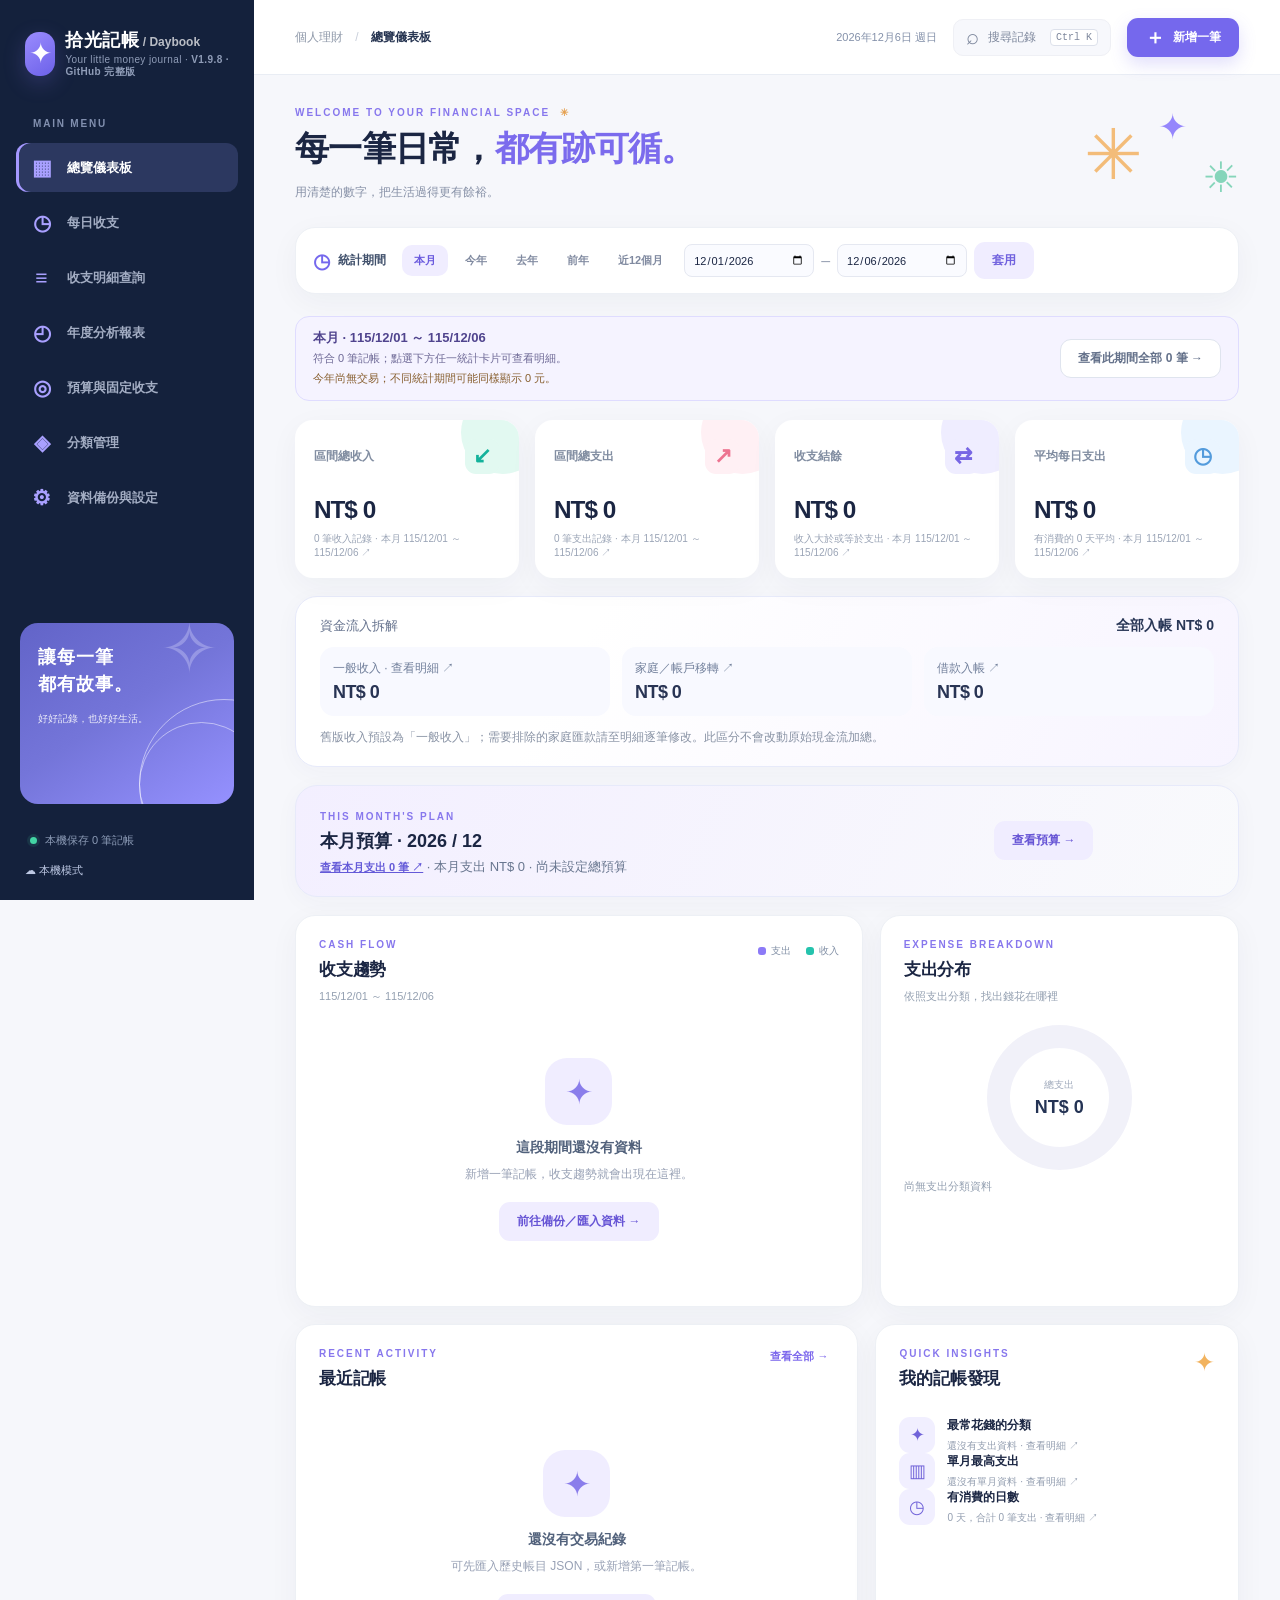
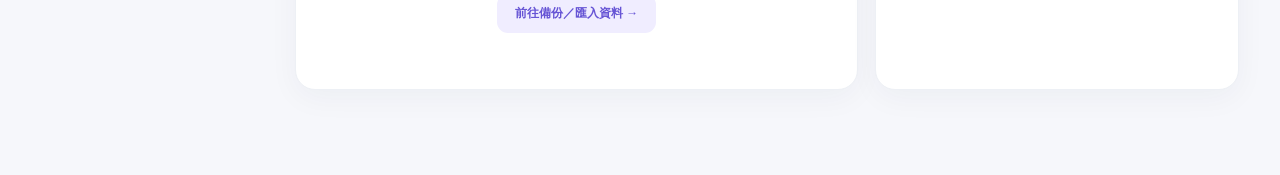
==== commit a5d51bae: "Add files via upload" ====
--- a/index.html
+++ b/index.html
@@ -4,15 +4,15 @@
   <meta charset="UTF-8"><meta name="viewport" content="width=device-width,initial-scale=1,viewport-fit=cover">
   <link rel="manifest" href="./manifest.webmanifest"><link rel="icon" href="./icons/icon-192.png"><meta name="theme-color" content="#14213c"><meta name="description" content="一個兼具快速記帳、分類、搜尋與跨年度統計的私人財務手帳。">
   <meta name="apple-mobile-web-app-capable" content="yes"><meta name="apple-mobile-web-app-status-bar-style" content="default"><meta name="apple-mobile-web-app-title" content="拾光記帳">
-  <title>拾光記帳 · Daybook V1.9.7</title>
-  <meta name="daybook-build" content="1.9.7-daily-drill-20261022">
+  <title>拾光記帳 · Daybook V1.9.8</title>
+  <meta name="daybook-build" content="1.9.8-recurring-effective-dates-20261102">
   
-  <link rel="stylesheet" href="./styles.v1.9.7.css">
+  <link rel="stylesheet" href="./styles.v1.9.8.css">
 </head>
 <body>
 <div class="app-shell">
   <aside class="sidebar" id="sidebar">
-    <div class="brand"><div class="brand-icon">✦</div><div><div class="brand-name">拾光記帳<span> / Daybook</span></div><div class="brand-sub">Your little money journal · <strong>V1.9.7 · GitHub 完整版</strong></div></div></div>
+    <div class="brand"><div class="brand-icon">✦</div><div><div class="brand-name">拾光記帳<span> / Daybook</span></div><div class="brand-sub">Your little money journal · <strong>V1.9.8 · GitHub 完整版</strong></div></div></div>
     <div class="nav-label">MAIN MENU</div>
     <nav class="side-nav" aria-label="主要導覽">
       <button class="nav-item active" data-view="dashboard"><span class="nav-ico">▦</span><span>總覽儀表板</span></button>
@@ -73,13 +73,13 @@
       <section class="page" id="page-planner">
   <div class="page-head"><div><p class="eyebrow">BETTER MONEY PLANNING</p><h1>花得清楚，<em>也更有計畫。</em></h1><p class="page-desc">設定每月預算、查看超支風險；固定帳單經過確認才會列入帳目，不會自動重複扣款。</p></div><button id="plannerAddRecurring" class="button button-primary">＋ 新增固定收支</button></div>
   <section class="panel planner-main"><div class="planner-head"><div><div class="section-kicker">MONTHLY BUDGET</div><h2>每月預算控制台</h2><p class="muted">分類預算是提醒用的上限，不會更動任何交易。</p></div><label class="planner-month-label">選擇月份<input type="month" id="budgetMonth" aria-label="預算月份"></label></div><div class="planner-stat-cards" id="budgetCards"></div><div class="planner-grid"><div class="planner-config"><div class="planner-panel-title"><h3>設定預算</h3><button class="button button-outline" id="budgetCopyPrev" type="button">沿用上個月</button></div><form id="budgetForm"><label class="block-label">當月總預算（NT$）<input id="budgetTotal" type="number" min="0" step="1" inputmode="numeric" placeholder="留空代表不設定"></label><div class="budget-form-explain">各分類預算獨立提醒，不會自動從總預算扣除。</div><details class="budget-category-details" id="budgetCategoriesDetails" open><summary>設定分類預算 <small>依需求展開填入</small></summary><div class="budget-category-fields" id="budgetCategoryFields"></div></details><button class="button button-primary budget-save" type="submit">儲存本月預算 ✓</button></form></div><div class="planner-progress-panel"><div class="planner-panel-title"><h3>分類花費進度</h3><span class="muted" id="budgetStatusText"></span></div><div id="budgetProgressList" class="budget-progress-list"></div></div></div></section>
-  <section class="panel recurring-panel"><div class="panel-header"><div><div class="section-kicker">RECURRING CASH FLOW</div><h2>固定收支與待確認帳單</h2><p class="muted">只提示到期項目；點擊「確認入帳」後才新增一筆記帳。已入帳與已略過的期別不會再次提示。</p></div></div><div class="recurring-summary" id="recurringSummary"></div><div class="recurring-due-list" id="recurringDue"></div><div class="recurring-manage-heading"><h3>所有固定收支設定</h3><span class="muted">可以修改、暫停與刪除模板，不會刪除已入帳交易</span></div><div id="recurringTemplates" class="recurring-templates"></div></section>
+  <section class="panel recurring-panel"><div class="panel-header"><div><div class="section-kicker">RECURRING CASH FLOW</div><h2>固定收支與待確認帳單</h2><p class="muted">只提示有效期間內的到期項目；終止的舊方案不會繼續提醒。已確認入帳的歷史紀錄不會改變。</p></div></div><div class="recurring-summary" id="recurringSummary"></div><div class="recurring-due-list" id="recurringDue"></div><div class="recurring-manage-heading"><h3>所有固定收支設定</h3><span class="muted">可設定方案終止日或更換費率；已終止方案仍保留在清單，不會再產生待入帳項目</span></div><div id="recurringTemplates" class="recurring-templates"></div></section>
   <div class="planner-local-note">ⓘ 預算與固定收支先保存在本機。設定 Google 試算表並連線後可跨裝置同步；若同一設定兩端都有修改，將提示你選擇版本。</div>
 </section>
       <section class="page" id="page-categories"><div class="page-head"><div><p class="eyebrow">MAKE IT YOURS</p><h1>分類整齊，<em>生活有序。</em></h1><p class="page-desc">保留 Excel 原有分類，也能自行新增、改名。</p></div><button class="button button-primary" id="addCategoryBtn">＋ 新增分類</button></div><div class="category-mosaic" id="categoryCards"></div><p class="muted category-help">重新命名分類會同步套用到既有記錄；已有記錄的分類不提供直接刪除，避免遺失統計歸屬。</p></section>
       <section class="page" id="page-settings"><div class="page-head"><div><p class="eyebrow">YOUR DATA, YOUR CONTROL</p><h1>安心保存，<em>記錄不遺失。</em></h1><p class="page-desc">儲存在目前裝置上，可自行匯出備份與帶到其他裝置。</p></div></div><section class="panel cloud-panel" id="cloudPanel">
- <div class="cloud-head"><div class="cloud-emblem">☁</div><div><p class="section-kicker">GOOGLE SHEETS SYNC</p><h2>Google 試算表跨裝置同步 <span class="ver-pill">V1.9.7 · 同頁同步</span></h2><p class="muted">在目前這個 GitHub 記帳畫面直接同步 Google Sheets；不用另外開啟第二套系統。離線先記帳，恢復連線後再同步。</p></div></div>
- <div class="note-banner" id="syncTransportInfo" role="status"><strong>目前版本：V1.9.7</strong> ｜ 同步方式：GitHub 單頁直接讀寫 Google Sheets（無第二個記帳介面），寫入後會重新查詢確認。</div><div id="cloudState" class="cloud-state" role="status">本機模式 · 未連線</div>
+ <div class="cloud-head"><div class="cloud-emblem">☁</div><div><p class="section-kicker">GOOGLE SHEETS SYNC</p><h2>Google 試算表跨裝置同步 <span class="ver-pill">V1.9.8 · 同頁同步</span></h2><p class="muted">在目前這個 GitHub 記帳畫面直接同步 Google Sheets；不用另外開啟第二套系統。離線先記帳，恢復連線後再同步。</p></div></div>
+ <div class="note-banner" id="syncTransportInfo" role="status"><strong>目前版本：V1.9.8</strong> ｜ 同步方式：GitHub 單頁直接讀寫 Google Sheets（無第二個記帳介面），寫入後會重新查詢確認。</div><div id="cloudState" class="cloud-state" role="status">本機模式 · 未連線</div>
  <div class="planner-sync-box"><div class="planner-sync-head"><strong>預算與固定收支同步</strong><span id="plannerSyncStatus" role="status">讀取設定…</span></div><div id="plannerConflictList" class="planner-conflict-list"></div><p class="muted">同一筆設定在兩台裝置同時變更時，不會直接覆蓋。請選擇要保留哪一個版本。</p></div>
  <div class="planner-sync-box"><div id="entryConflictList" class="planner-conflict-list"><p class="muted">目前沒有待處理的交易／分類衝突。</p></div></div>
  <div class="cloud-grid">
@@ -95,9 +95,9 @@
  <p class="cloud-warning">安全提醒：GitHub 跨網域同步需要將 Apps Script 網頁應用程式存取權設為「任何人」，但試算表本身必須保持私人，所有資料讀寫都會驗證 64 碼私人金鑰。這是持有金鑰即可存取的模式，不是 Google 帳號登入，也不是端到端加密。請勿公開金鑰，若不接受這種存取模式，建議使用只有本人可存取的 Apps Script 直連版本。</p>
  </section>
 <section class="panel release-panel" aria-labelledby="releaseTitle">
- <div class="release-head"><div><p class="section-kicker">APP RELEASE & DEPLOYMENT</p><h2 id="releaseTitle">版本更新驗證</h2></div><span class="release-pill" id="loadedBuildTag">V1.9.7</span></div>
+ <div class="release-head"><div><p class="section-kicker">APP RELEASE & DEPLOYMENT</p><h2 id="releaseTitle">版本更新驗證</h2></div><span class="release-pill" id="loadedBuildTag">V1.9.8</span></div>
  <p>這裡顯示本頁已載入的程式版本，並可核對 GitHub Pages 線上版本。只有網頁程式會更新；不會清除 IndexedDB 帳目或 Google 同步金鑰。</p>
- <div id="releaseCheckStatus" class="release-status" role="status" aria-live="polite">目前載入：V1.9.7。尚未檢查線上版本。</div>
+ <div id="releaseCheckStatus" class="release-status" role="status" aria-live="polite">目前載入：V1.9.8。尚未檢查線上版本。</div>
  <div class="setting-actions"><button class="button button-outline" type="button" id="checkOnlineRelease">檢查 GitHub 線上版本</button><button class="button button-primary" type="button" id="forceLatestRelease">重新載入最新版（不刪帳目）</button><a class="button button-soft" href="./check-update.html" target="_blank" rel="noopener">開啟獨立版本檢查</a></div>
  <p class="muted">更新完成後，如果仍顯示舊版，先確認上傳的檔案是否直接放在 GitHub Pages 發布根目錄。不要按「清除網站資料」。</p>
 </section>
@@ -124,8 +124,9 @@
     <div class="report-detail-footer"><button id="reportDetailCsv" type="button" class="button button-outline">⇩ 匯出此明細 CSV</button><button id="reportDetailOpenAll" type="button" class="button button-primary">至明細查詢 →</button></div>
   </section>
 </div>
-<div class="modal-layer" id="recurringModal" aria-hidden="true"><div class="modal-backdrop" data-close="recurringModal"></div><div class="modal-sheet compact-modal" role="dialog" aria-modal="true" aria-labelledby="recurringTitle"><div class="modal-top"><div><p class="section-kicker">RECURRING TEMPLATE</p><h2 id="recurringTitle">新增固定收支</h2></div><button class="close-modal" data-close="recurringModal" aria-label="關閉">×</button></div><form id="recurringForm"><input id="recurringId" type="hidden"><div class="form-grid"><label>收支類型<select id="recurringType"><option value="expense">支出</option><option value="income">收入</option></select></label><label>重複週期<select id="recurringInterval"><option value="1">每月</option><option value="2">每兩個月</option><option value="3">每季</option><option value="12">每年</option></select></label><label class="span-2">項目名稱<input id="recurringName" maxlength="80" placeholder="例如：住家電費" required></label><label>預計金額（NT$）<input id="recurringAmount" type="number" min="0.01" step="0.01" inputmode="decimal" required></label><label>分類<select id="recurringCategory" required></select></label><label class="span-2">首次日期<input id="recurringStart" type="date" required></label><label class="span-2">備註<input id="recurringMemo" maxlength="200" placeholder="例如：每兩個月繳一次，可入帳時修正金額"></label></div><div class="modal-actions"><button type="button" class="button button-outline" data-close="recurringModal">取消</button><button class="button button-primary" type="submit">儲存固定收支 ✓</button></div></form></div></div>
+<div class="modal-layer" id="switchPlanModal" aria-hidden="true"><div class="modal-backdrop" data-close="switchPlanModal"></div><div class="modal-sheet compact-modal" role="dialog" aria-modal="true" aria-labelledby="switchPlanTitle"><div class="modal-top"><div><p class="section-kicker">CHANGE PLAN · 保留舊紀錄</p><h2 id="switchPlanTitle">更換固定收支方案</h2></div><button class="close-modal" data-close="switchPlanModal" aria-label="關閉">×</button></div><p id="switchOldName" class="recurring-switch-description"></p><form id="switchPlanForm"><input type="hidden" id="switchOldId"><div class="form-grid"><label class="span-2">舊方案有效終止日<input id="switchOldEnd" type="date" required></label><label class="span-2">新方案首次扣款日<input id="switchNewStart" type="date" required></label><label class="span-2">新方案項目名稱<input id="switchNewName" maxlength="80" required></label><label class="span-2">新方案每期金額（NT$）<input id="switchNewAmount" type="number" min="0.01" step="0.01" required inputmode="decimal"></label></div><p class="recurring-hint">儲存後會同時結束舊模板、建立獨立新模板；原本已入帳交易不會修改、刪除或重複入帳。分類與扣款週期沿用舊方案，之後仍可編輯。</p><div class="modal-actions"><button type="button" class="button button-outline" data-close="switchPlanModal">取消</button><button type="submit" class="button button-primary">確認更換方案 ✓</button></div></form></div></div>
+<div class="modal-layer" id="recurringModal" aria-hidden="true"><div class="modal-backdrop" data-close="recurringModal"></div><div class="modal-sheet compact-modal" role="dialog" aria-modal="true" aria-labelledby="recurringTitle"><div class="modal-top"><div><p class="section-kicker">RECURRING TEMPLATE</p><h2 id="recurringTitle">新增固定收支</h2></div><button class="close-modal" data-close="recurringModal" aria-label="關閉">×</button></div><form id="recurringForm"><input id="recurringId" type="hidden"><div class="form-grid"><label>收支類型<select id="recurringType"><option value="expense">支出</option><option value="income">收入</option></select></label><label>重複週期<select id="recurringInterval"><option value="1">每月</option><option value="2">每兩個月</option><option value="3">每季</option><option value="12">每年</option></select></label><label class="span-2">項目名稱<input id="recurringName" maxlength="80" placeholder="例如：住家電費" required></label><label>預計金額（NT$）<input id="recurringAmount" type="number" min="0.01" step="0.01" inputmode="decimal" required></label><label>分類<select id="recurringCategory" required></select></label><label>首次扣款日期<input id="recurringStart" type="date" required></label><label>有效終止日期（選填）<input id="recurringEnd" type="date" aria-describedby="recurringEndHint"></label><div class="span-2 recurring-quick-actions" aria-label="終止日快速設定"><button type="button" id="recurringTwelvePeriods" class="button button-outline">填入 12 期終止日</button><button type="button" id="recurringTwentyFourPeriods" class="button button-outline">填入 24 期終止日</button><button type="button" id="recurringClearEnd" class="button button-outline">持續有效</button></div><p class="span-2 recurring-hint" id="recurringEndHint">終止日包含最後一期扣款日；到期後停止產生待入帳項目。若換電信方案，建議使用「更換方案」保留歷史費率。</p><label class="span-2">備註<input id="recurringMemo" maxlength="200" placeholder="例如：每兩個月繳一次，可入帳時修正金額"></label></div><div class="modal-actions"><button type="button" class="button button-outline" data-close="recurringModal">取消</button><button class="button button-primary" type="submit">儲存固定收支 ✓</button></div></form></div></div>
 <div id="toast" class="toast" role="status" aria-live="polite"></div><input id="jsonFileInput" type="file" accept=".json,application/json" hidden><input id="csvFileInput" type="file" accept=".csv,text/csv" hidden>
-<script src="./app.v1.9.7.js" defer></script>
+<script src="./app.v1.9.8.js" defer></script>
 </body>
 </html>
--- a/styles.v1.9.8.css
+++ b/styles.v1.9.8.css
@@ -0,0 +1,338 @@
+:root{--ink:#1b2643;--secondary:#66738e;--paper:#f6f7fb;--navy:#14213c;--purple:#7568ed;--purple-dark:#5a4ee1;--mint:#14b99b;--red:#ed6b84;--line:#e9ecf3;--shadows:0 8px 30px rgba(30,40,75,.045);--r:20px}
+*{box-sizing:border-box}html{scroll-behavior:auto}body{margin:0;font-family:'DM Sans','Noto Sans TC',-apple-system,BlinkMacSystemFont,'Microsoft JhengHei',sans-serif;color:var(--ink);background:var(--paper);-webkit-tap-highlight-color:transparent}button,input,select{font:inherit}button{cursor:pointer}button:disabled{opacity:.4;cursor:not-allowed}a{color:inherit}input,select{color:var(--ink)}input:focus,select:focus,button:focus-visible{outline:3px solid #9f93ff77;outline-offset:1px}.app-shell{display:flex;min-height:100vh;min-height:100dvh}.sidebar{width:254px;flex:0 0 254px;background:#14213c;color:#fff;min-height:100vh;min-height:100dvh;position:sticky;top:0;align-self:flex-start;padding:28px 16px 22px;display:flex;flex-direction:column;z-index:50}.brand{display:flex;align-items:center;gap:10px;padding:0 9px 39px}.brand-icon{background:linear-gradient(145deg,#9b8cfe,#6c61e9);width:44px;height:44px;display:grid;place-items:center;border-radius:14px;font-size:28px;color:#fff;box-shadow:0 7px 22px #8b7aff3a}.brand-name{font-size:18px;font-weight:900;white-space:nowrap;letter-spacing:.5px}.brand-name span{font-size:12px;font-weight:600;opacity:.7;letter-spacing:0}.brand-sub{color:#909db8;font-size:10px;margin-top:2px;letter-spacing:.4px}.nav-label{font-size:10px;color:#8290af;font-weight:800;letter-spacing:1.8px;padding-left:17px;margin:0 0 14px}.side-nav{display:flex;flex-direction:column;gap:6px}.nav-item{appearance:none;background:transparent;border:0;color:#a3adc3;width:100%;display:flex;align-items:center;gap:15px;text-align:left;padding:14px 15px;border-radius:12px;font-size:13px;font-weight:650;transition:all .2s}.nav-item:hover{background:#233451;color:#fff}.nav-item.active{background:#2c3860;color:#fff;box-shadow:inset 3px 0 0 #a598ff}.nav-ico{width:21px;text-align:center;font-weight:700;font-size:21px;line-height:1;color:#a9a0ff}.sidebar-bottom{margin-top:auto}.sidebar-art{position:relative;margin:25px 4px 25px;min-height:181px;border-radius:18px;padding:21px 18px;overflow:hidden;background:linear-gradient(147deg,#6264c8,#7475d9 48%,#9591ff);color:white}.sidebar-art strong{font-size:18px;line-height:1.5;position:relative;z-index:1;letter-spacing:1px}.sidebar-art p{font-size:10px;position:relative;z-index:1;opacity:.86;margin:14px 0 0}.art-orbit{border:1px solid #ffffff7d;position:absolute;border-radius:100%;height:170px;width:170px;right:-75px;bottom:-65px}.orbit-two{height:125px;width:125px;right:-30px;bottom:-43px}.art-star{position:absolute;font-size:70px;right:15px;top:-15px;color:#e3e3ff50}.storage-status{font-size:11px;color:#8c9bb6;display:flex;gap:8px;align-items:center;padding:4px 14px}.status-dot{height:7px;width:7px;border-radius:50%;background:#43d5a4;box-shadow:0 0 0 3px #43d5a41b}.main-shell{width:calc(100% - 254px);min-width:0}.topbar{height:75px;background:#fff;border-bottom:1px solid #e9edf4;display:flex;align-items:center;justify-content:space-between;padding:0 clamp(20px,3.2vw,49px);gap:16px;position:sticky;top:0;z-index:20}.topbar-left,.topbar-actions{display:flex;align-items:center;gap:16px}.breadcrumbs{font-size:12px;color:#8d97a8;white-space:nowrap}.breadcrumbs span{margin:0 9px;color:#c9cfda}.breadcrumbs b{color:#253350;font-weight:750}.date-indicator{color:#8491aa;font-size:11px;white-space:nowrap}.top-search{background:#f7f8fc;border:1px solid #eff0f5;color:#7d879c;border-radius:10px;padding:9px 12px;font-size:12px;display:flex;gap:9px;align-items:center;white-space:nowrap}.top-search span{font-size:22px;line-height:12px}.top-search kbd{font-size:10px;border-radius:4px;border:1px solid #dde1eb;padding:2px 5px;background:white;margin-left:5px}.button{display:inline-flex;align-items:center;justify-content:center;border:1px solid transparent;border-radius:11px;min-height:39px;padding:9px 17px;gap:8px;font-size:12px;font-weight:800;white-space:nowrap;transition:filter .2s,transform .16s,background .2s}.button:hover{filter:brightness(.97);transform:translateY(-1px)}.button-primary{background:var(--purple);color:white;box-shadow:0 7px 17px #7165ee35}.button-primary:hover{background:var(--purple-dark)}.button-soft{color:#6654d5;background:#f0edff}.button-outline{background:#fff;color:#64718a;border-color:#dfe4ee}.button-subtle{background:#f0edff;color:#7162de;min-height:35px}.button-danger{background:#fff0f1;color:#ce4864;border-color:#f8cad4}.top-add span{font-size:20px;line-height:15px}.mobile-menu{display:none}.main-content{max-width:1680px;padding:32px clamp(20px,3.2vw,49px) 85px;margin:auto}.page{display:none;animation:up .22s ease}.page.active{display:block}@keyframes up{from{opacity:.6;transform:translateY(7px)}to{opacity:1;transform:translateY(0)}}.welcome-row,.page-head{display:flex;justify-content:space-between;align-items:center;gap:28px;margin-bottom:25px}.eyebrow,.section-kicker{letter-spacing:2px;color:#8777ed;font-size:10px;font-weight:900;margin:0 0 8px}.sparkle{color:#e5a04f;margin-left:5px}h1,h2,h3,p{margin-top:0}h1{font-size:clamp(25px,2.65vw,36px);letter-spacing:-.7px;margin:0 0 10px;font-weight:900;line-height:1.35}h1 em{color:#7b6bed;font-style:normal}.page-desc{font-size:12px;color:#8791a7;margin:0;line-height:1.7}.welcome-bubble{width:155px;height:95px;position:relative;display:flex;justify-content:center;align-items:center;gap:15px}.welcome-bubble span:nth-child(1){font-size:70px;color:#f3bc79;animation:float 5s infinite}.welcome-bubble span:nth-child(2){font-size:35px;color:#9586fc;align-self:flex-start}.welcome-bubble span:nth-child(3){font-size:42px;color:#85d5ba;align-self:flex-end}@keyframes float{50%{transform:translateY(-6px) rotate(8deg)}}.filter-bar,.panel{background:white;border:1px solid #edf0f5;box-shadow:var(--shadows);border-radius:var(--r)}.filter-bar{display:flex;flex-wrap:wrap;gap:13px;padding:14px 17px;margin:19px 0 22px;align-items:center;min-height:67px}.filter-heading{color:#41516c;font-size:12px;font-weight:800;display:flex;align-items:center;gap:8px;padding-right:7px}.filter-heading span{font-size:20px;color:var(--purple)}.pills{display:flex;flex-wrap:wrap;gap:5px}.pill{background:transparent;border:0;padding:8px 12px;border-radius:10px;font-size:11px;color:#808aa0;font-weight:700}.pill.active{background:#f0edff;color:#6a5ade}.date-range{display:flex;align-items:center;gap:7px;margin-left:auto}.date-range input{border:1px solid #e5e8f1;border-radius:8px;padding:8px;font-size:11px;width:130px;background:#fafbff;min-width:0}.date-range span{color:#9ba4b5}.kpi-grid{display:grid;grid-template-columns:repeat(4,minmax(0,1fr));gap:16px;margin-bottom:18px}.kpi-card{background:white;box-shadow:var(--shadows);border:1px solid #edf0f5;border-radius:18px;padding:19px 19px 18px;min-height:145px;overflow:hidden;position:relative}.kpi-card:after{content:'';position:absolute;width:83px;height:83px;right:-25px;top:-29px;border-radius:50%;background:var(--halo)}.kpi-top{display:flex;justify-content:space-between;gap:5px;align-items:center;position:relative;z-index:1}.kpi-label{font-size:12px;font-weight:700;color:#818da1}.kpi-icon{width:35px;height:35px;border-radius:11px;background:var(--halo);color:var(--accent);display:grid;place-items:center;font-size:22px;font-weight:800}.kpi-value{font-size:clamp(19px,1.9vw,29px);letter-spacing:-1px;font-weight:900;line-height:1.4;margin:19px 0 5px;position:relative;z-index:1;overflow-wrap:anywhere}.kpi-footer{color:#9aa4b6;font-size:10px;position:relative;z-index:1}.kpi-footer strong{color:var(--accent)}.dashboard-grid{display:grid;grid-template-columns:minmax(0,1.58fr) minmax(300px,1fr);gap:17px;margin-bottom:17px}.panel{padding:23px}.panel-header{display:flex;align-items:flex-start;justify-content:space-between;gap:18px;margin-bottom:20px}.panel-header h2,.setting-card h2,.stats-storage h2{font-size:17px;font-weight:900;margin:0 0 7px;letter-spacing:-.2px}.panel-header .muted{margin:0}.muted{font-size:11px;color:#94a0b1;line-height:1.6}.chart-legend{display:flex;align-items:center;gap:15px;color:#8290a6;font-size:10px;white-space:nowrap;margin-top:5px}.chart-legend span{display:flex;gap:5px;align-items:center}.legend-box{width:8px;height:8px;border-radius:3px;display:inline-block}.legend-box.exp{background:#8c7af7}.legend-box.inc{background:#25c3ad}.trend-chart{height:258px;position:relative;min-width:0}.trend-chart svg{width:100%;height:100%;overflow:visible}.trend-chart text{font-family:inherit;fill:#8f9aae;font-size:10px}.donut-layout{display:flex;align-items:center;gap:20px;min-height:247px}.donut-wrap{flex:0 0 194px;display:flex;align-items:center;justify-content:center}.donut{width:180px;height:180px;border-radius:50%;position:relative;display:flex;align-items:center;justify-content:center}.donut:after{content:'';position:absolute;inset:26px;background:white;border-radius:50%}.donut-inner{position:relative;z-index:1;text-align:center}.donut-inner small{display:block;color:#a0aabc;font-size:10px}.donut-inner strong{display:block;color:#243354;font-size:18px;font-weight:900;margin-top:5px}.donut-legend{flex:1;min-width:0}.donut-item{display:flex;gap:8px;align-items:center;justify-content:space-between;margin:0 0 13px;font-size:11px;color:#606c83}.donut-item-left{display:flex;align-items:center;gap:6px;min-width:0}.donut-item-left b{overflow:hidden;text-overflow:ellipsis;white-space:nowrap;font-weight:700}.dot{width:9px;height:9px;flex:0 0 9px;border-radius:3px}.donut-item .pct{color:#27395d;font-weight:800;white-space:nowrap}.bottom-grid{display:grid;grid-template-columns:minmax(0,1.55fr) minmax(300px,1fr);gap:17px}.text-link,.little-link{border:0;background:transparent;color:#7b66ec;font-size:11px;font-weight:800;white-space:nowrap}.recent-item{display:flex;align-items:center;gap:12px;padding:11px 3px;border-bottom:1px solid #f0f2f7}.recent-item:last-child{border-bottom:0}.item-icon{height:38px;width:38px;flex:0 0 38px;background:#f2edff;display:grid;place-items:center;border-radius:13px;font-size:18px}.item-description{flex:1;min-width:0}.item-description strong{font-size:12px;font-weight:800;display:block;overflow:hidden;text-overflow:ellipsis;white-space:nowrap}.item-description span{color:#9ba5b4;font-size:10px;display:block;margin-top:4px}.item-amount{font-size:12px;font-weight:900;white-space:nowrap}.item-amount.income,.money.income{color:#119e84}.item-amount.expense,.money.expense{color:#293854}.mini-edit{border:0;color:#99a2b3;background:#f6f7fb;border-radius:7px;width:26px;height:26px;font-size:12px}.mini-edit:hover{color:#6857de}.insight-emoji{font-size:25px;color:#f2b35e}.insight-row{display:flex;gap:12px;padding:13px 0;border-top:1px solid #f1f3f7;align-items:center}.insight-badge{width:36px;height:36px;flex:0 0 36px;border-radius:11px;background:#f1efff;display:grid;place-items:center;color:#7163d9;font-size:18px}.insight-row strong{font-size:12px;display:block}.insight-row p{font-size:10px;color:#939eb0;margin:4px 0 0;line-height:1.5}.empty-state{text-align:center;padding:33px 10px;color:#98a1b5;font-size:12px}.empty-graphic{height:67px;width:67px;border-radius:22px;background:#f0edff;color:#8a7deb;display:grid;place-items:center;font-size:34px;margin:0 auto 14px}.empty-state b{display:block;font-size:14px;color:#51617b;margin-bottom:6px}.empty-state p{margin:7px auto 17px;max-width:310px;line-height:1.7}.search-panel{padding:20px;margin-bottom:20px}.search-field{display:flex;align-items:center;background:#f7f8fc;border:1px solid #eef0f4;border-radius:12px;height:48px;padding:0 14px;gap:9px}.search-field>span{font-size:26px;color:#929bb1}.search-field input{background:transparent;border:0;outline:0;width:100%;font-size:12px;color:#25314e}.transaction-filters{display:flex;align-items:end;flex-wrap:wrap;gap:12px;margin-top:15px}.transaction-filters label,.year-controls label,.form-grid label,.block-label{display:flex;flex-direction:column;gap:7px;font-weight:750;color:#65718a;font-size:10px}.transaction-filters label{flex:1 1 120px;max-width:225px}.transaction-filters input,.transaction-filters select,.year-controls select,.form-grid input,.form-grid select,.block-label input{border:1px solid #e6eaf2;border-radius:9px;padding:9px 11px;background:#fff;min-height:37px;font-size:12px;min-width:0;width:100%}.transaction-filters .button{min-height:37px}.list-meta{display:flex;align-items:center;justify-content:space-between;margin:13px 3px;gap:10px}.list-meta strong{font-size:13px}.list-meta span{font-size:11px;margin-left:10px;color:#8c96ab}.transaction-panel{padding:0;overflow:hidden}.table-wrap{overflow-x:auto;width:100%;-webkit-overflow-scrolling:touch}.records-table,.annual-table,.matrix-table{border-collapse:collapse;width:100%;font-size:12px}.records-table th,.annual-table th,.matrix-table th{font-size:10px;text-align:left;padding:14px 17px;background:#fafbff;color:#98a2b5;font-weight:800;white-space:nowrap}.records-table td,.annual-table td,.matrix-table td{padding:15px 17px;border-top:1px solid #f0f2f6;vertical-align:middle}.records-table tbody tr:hover{background:#fbfaff}.records-table th:first-child,.records-table td:first-child{padding-left:26px}.records-table th:last-child,.records-table td:last-child{padding-right:26px}.align-right{text-align:right!important}.record-title{max-width:420px;white-space:nowrap;overflow:hidden;text-overflow:ellipsis;font-size:12px;font-weight:750}.record-memo{max-width:400px;white-space:nowrap;overflow:hidden;text-overflow:ellipsis;color:#a3abb8;font-size:10px;margin-top:4px}.record-date{white-space:nowrap;color:#78849c;font-size:11px}.category-tag{display:inline-flex;border-radius:8px;align-items:center;gap:5px;font-size:10px;font-weight:750;white-space:nowrap;background:#f5f3fc;color:#6e638b;padding:6px 9px}.type-tag{font-size:10px;font-weight:800;padding:6px 9px;background:#fff1f3;color:#e16684;border-radius:7px}.type-tag.income{background:#e5fbf4;color:#22a28a}.money{text-align:right;font-weight:900;white-space:nowrap;font-size:12px}.record-action{background:#f6f7fa;border:0;border-radius:7px;padding:6px 9px;color:#69758c;font-size:10px;font-weight:800;margin-left:4px}.record-action.danger{color:#d16979}.mobile-transaction-list{display:none}.record-footer{display:flex;justify-content:space-between;align-items:center;padding:15px 23px;border-top:1px solid #f1f3f6;color:#a1a9b8;font-size:10px}.year-toolbar{display:flex;align-items:center;justify-content:space-between;gap:20px;padding:18px 23px;margin-bottom:16px}.year-controls{display:flex;align-items:end;gap:12px}.year-controls select{min-width:122px}.year-controls>span{padding-bottom:10px;color:#9ca8ba;font-size:11px}.year-toolbar .muted{max-width:360px;text-align:right}.analytic-kpis{display:grid;grid-template-columns:repeat(3,minmax(0,1fr));gap:15px;margin-bottom:17px}.analytic-kpis .kpi-card{min-height:127px}.annual-chart-panel{margin-bottom:17px}.annual-compare{height:290px;overflow-x:auto}.annual-compare svg{width:100%;height:100%}.annual-compare text{font-family:inherit;fill:#8692a6;font-size:10px}.annual-table td:first-child{font-weight:850;white-space:nowrap}.annual-table .right,.matrix-table .right{text-align:right}.annual-table td{font-size:11px}.annual-table .pos{color:#18a78d}.annual-table .neg{color:#e96a83}.annual-table .incomplete{color:#ca8138;font-size:10px}.annual-table .period-cell{font-size:10px;color:#99a2b1}.annual-table tfoot td{background:#faf9ff;font-weight:850;border-top:2px solid #d9d5ff}.rank-row{margin-bottom:20px}.rank-head{display:flex;align-items:center;justify-content:space-between;margin-bottom:7px;gap:8px;font-size:11px}.rank-head b{font-weight:800}.rank-head span{font-weight:850;color:#5c6580}.rank-track{background:#f1f2fa;height:8px;border-radius:10px;overflow:hidden}.rank-fill{height:100%;border-radius:10px;min-width:2px}.monthly-panel{margin-top:17px}.matrix-table{min-width:730px}.matrix-table th,.matrix-table td{text-align:right;padding:12px 10px;white-space:nowrap;font-size:10px}.matrix-table th:first-child,.matrix-table td:first-child{text-align:left;font-weight:850;padding-left:22px;position:sticky;left:0;background:white}.matrix-table thead th:first-child{background:#fafbff}.matrix-table .year-sum{font-weight:900;background:#f8f7ff}.category-mosaic{display:grid;grid-template-columns:repeat(3,minmax(0,1fr));gap:15px}.cat-card{display:flex;align-items:center;gap:13px;border:1px solid #eaeef6;background:#fff;border-radius:17px;padding:17px;box-shadow:var(--shadows);min-width:0}.cat-emblem{height:48px;width:48px;flex:0 0 48px;border-radius:15px;display:grid;place-items:center;font-size:23px}.cat-meta{flex:1;min-width:0}.cat-meta h3{margin:0 0 4px;font-size:14px;font-weight:800;overflow:hidden;text-overflow:ellipsis;white-space:nowrap}.cat-meta p{font-size:10px;color:#96a3b5;margin:0}.cat-edit{border:1px solid #e7eaf2;background:#fff;border-radius:9px;color:#8290a5;padding:7px 9px;font-size:11px}.category-help{margin:20px 0}.settings-grid{display:grid;grid-template-columns:repeat(2,minmax(0,1fr));gap:17px;margin-bottom:17px}.setting-card{padding:27px;min-height:230px}.setting-icon{height:45px;width:45px;border-radius:14px;display:grid;place-items:center;font-size:24px;margin-bottom:17px}.setting-icon.purple{background:#edeaff;color:#7869f2}.setting-icon.peach{background:#ffede8;color:#ec9683}.setting-icon.green{background:#e4f7ef;color:#2db79b}.setting-icon.blue{background:#e8f1ff;color:#5f8ddc}.setting-card p{font-size:12px;line-height:1.9;color:#8c99ab;max-width:500px;margin:5px 0 20px}.setting-card p strong{color:#58627a}.setting-actions{display:flex;gap:9px;flex-wrap:wrap}.note-banner{background:#fff7e8;border:1px solid #ffe7b9;color:#aa753c;padding:11px 13px;border-radius:10px;font-size:11px;line-height:1.8}.stats-storage{display:flex;justify-content:space-between;align-items:center;gap:25px}.storage-numbers{display:flex;flex-wrap:wrap;gap:30px}.storage-numbers strong{font-size:24px;display:block;color:#7666e3}.storage-numbers span{font-size:11px;color:#9ea8b9}.help-footer{margin-top:20px;background:#f0f2f9;border-radius:13px;padding:16px 21px;color:#818aa0;font-size:11px;line-height:1.8}.help-footer strong{color:#495a75;margin-right:9px}.overlay{display:none}.mobile-nav,.mobile-fab{display:none}.modal-layer{position:fixed;inset:0;z-index:100;display:none;align-items:center;justify-content:center;padding:20px}.modal-layer.open{display:flex}.modal-backdrop{position:absolute;inset:0;background:#1522409c;backdrop-filter:blur(3px)}.modal-sheet{width:min(100%,500px);background:white;border-radius:23px;padding:27px 28px 25px;position:relative;box-shadow:0 25px 100px #151e3847;max-height:90vh;overflow-y:auto;animation:up .2s ease}.compact-modal{width:min(100%,420px)}.modal-top{display:flex;justify-content:space-between;margin-bottom:23px;align-items:start}.modal-top h2{font-size:22px;margin:0}.close-modal{background:#f3f4f8;border:0;border-radius:11px;height:32px;width:32px;font-size:22px;color:#96a0b1}.type-switch{display:flex;background:#f3f5f9;padding:5px;border-radius:12px;gap:5px}.type-switch button{flex:1;border:0;background:transparent;color:#98a2b5;border-radius:10px;padding:11px;font-weight:850;font-size:13px}.type-switch button.active.expense{background:#fff;color:#ec6684;box-shadow:0 3px 12px #1e1c3614}.type-switch button.active.income{background:#fff;color:#14a98c;box-shadow:0 3px 12px #1e1c3614}.amount-entry{display:flex;align-items:center;justify-content:center;gap:12px;border-bottom:1px solid #ecedf4;padding:17px 0 20px;margin-bottom:20px}.amount-entry span{font-size:17px;font-weight:850;color:#9ea7b8}.amount-entry input{font-size:38px;font-weight:900;letter-spacing:-1px;border:0;outline:none;width:210px;max-width:75%;text-align:center;min-width:0}.amount-entry input::placeholder{color:#c1c6d2}.amount-entry input::-webkit-inner-spin-button{appearance:none}.form-grid{display:grid;grid-template-columns:1fr 1fr;gap:17px 12px}.form-grid .span-2{grid-column:1/-1}.form-grid label small,.block-label small{font-weight:400;color:#adb6c4}.form-grid input,.form-grid select,.block-label input{min-height:42px;background:#f9fafe}.modal-actions{display:flex;justify-content:flex-end;gap:10px;margin-top:27px}.modal-actions .big-save{min-width:153px}.block-label{margin-top:15px}.toast{position:fixed;bottom:28px;left:50%;transform:translate(-50%,30px);z-index:150;background:#222d47;color:#fff;padding:12px 21px;border-radius:12px;box-shadow:0 15px 40px #1d284b44;font-size:12px;opacity:0;visibility:hidden;transition:all .2s;max-width:min(90vw,550px);text-align:center;line-height:1.5}.toast.visible{opacity:1;visibility:visible;transform:translate(-50%,0)}
+@media(max-width:1360px){.date-range{margin-left:0}.filter-bar{gap:9px}.donut-layout{flex-direction:column;gap:8px}.donut-wrap{flex-basis:auto}.donut{height:145px;width:145px}.donut:after{inset:23px}.donut-legend{width:100%;display:grid;grid-template-columns:1fr 1fr;column-gap:10px}.donut-item{margin-bottom:9px}.donut-item:nth-child(n+7){display:none}}
+@media(max-width:1140px){.sidebar{width:221px;flex-basis:221px}.main-shell{width:calc(100% - 221px)}.top-search kbd{display:none}.kpi-grid{grid-template-columns:repeat(2,minmax(0,1fr))}.dashboard-grid,.bottom-grid{grid-template-columns:minmax(0,1fr) minmax(270px,.83fr)}.category-mosaic{grid-template-columns:repeat(2,minmax(0,1fr))}.topbar{padding:0 22px}.main-content{padding:26px 22px 90px}}
+@media(max-width:900px){.sidebar{position:fixed;left:0;top:0;height:100dvh;transform:translateX(-102%);transition:transform .23s;box-shadow:15px 0 70px #1c274333}.sidebar.open{transform:translateX(0)}.overlay.open{display:block;position:fixed;inset:0;z-index:49;background:#1721378c}.main-shell{width:100%}.mobile-menu{display:inline-grid!important;place-items:center;border:0;background:#f3f2ff;color:#6b61d9;height:34px;width:34px;border-radius:10px}.topbar{height:68px}.topbar-actions{gap:10px}.date-indicator{display:none}.dashboard-grid,.bottom-grid{grid-template-columns:minmax(0,1fr) minmax(270px,.8fr)}}
+@media(max-width:660px){body{background:#f7f8fc}.topbar{height:60px;padding:0 16px}.breadcrumbs{font-size:11px}.top-search{height:35px;min-width:36px;width:36px;padding:0;justify-content:center;font-size:0;border-radius:9px}.top-search span{font-size:25px}.top-add{display:none}.main-content{padding:23px 14px 106px}.welcome-row,.page-head{align-items:flex-start;margin-bottom:18px}.welcome-bubble{width:68px;opacity:.55;overflow:hidden;position:absolute;right:16px;top:106px;pointer-events:none}.welcome-bubble span:not(:first-child){display:none}h1{font-size:26px;line-height:1.44}.eyebrow{font-size:9px}.page-desc{font-size:11px}.page-head>.button{position:absolute;right:16px;top:201px;font-size:10px;min-height:34px;padding:8px 10px}.page-head{margin-bottom:25px;min-height:94px}.filter-bar{padding:12px;margin:13px 0;gap:11px}.filter-heading{width:100%}.pills{width:100%;overflow-x:auto;flex-wrap:nowrap;white-space:nowrap;scrollbar-width:none}.pills::-webkit-scrollbar{display:none}.pill{padding:9px 12px}.date-range{width:100%;gap:5px}.date-range input{flex:1;width:45%;min-width:0;font-size:10px;padding:8px 3px}.date-range .button{padding:7px 11px;font-size:10px}.kpi-grid{gap:10px}.kpi-card{min-height:123px;padding:13px 14px;border-radius:14px}.kpi-icon{height:29px;width:29px;font-size:19px;border-radius:9px}.kpi-label{font-size:10px}.kpi-value{font-size:19px;letter-spacing:-.7px;margin:13px 0 7px}.kpi-footer{font-size:9px}.dashboard-grid,.bottom-grid{display:block}.dashboard-grid>.panel,.bottom-grid>.panel{margin-bottom:12px}.panel{padding:17px;border-radius:16px}.panel-header{margin-bottom:15px;gap:7px}.panel-header h2{font-size:16px}.trend-chart{height:218px}.chart-legend{gap:8px;font-size:9px}.donut-layout{flex-direction:row;align-items:center;gap:11px;min-height:0}.donut-wrap{flex:0 0 144px}.donut{width:140px;height:140px}.donut:after{inset:25px}.donut-inner strong{font-size:15px}.donut-legend{display:block;flex:1;min-width:0}.donut-item{font-size:10px;margin-bottom:8px}.donut-item:nth-child(n+6){display:none}.mobile-nav{display:flex;position:fixed;bottom:0;bottom:env(safe-area-inset-bottom);height:62px;background:white;left:0;right:0;z-index:45;box-shadow:0 -4px 20px #17213d15;border-top:1px solid #edf0f6;align-items:center;justify-content:space-around}.mobile-nav button{border:0;background:transparent;display:flex;flex-direction:column;align-items:center;justify-content:center;gap:3px;color:#99a4b5;font-size:10px;font-weight:800;padding:6px 7px;min-width:47px}.mobile-nav button.active{color:#715eeb}.mobile-nav button span{font-size:22px;line-height:1.1}.mobile-fab{display:block;position:fixed;right:19px;bottom:87px;bottom:calc(85px + env(safe-area-inset-bottom));z-index:43;background:linear-gradient(135deg,#9080ff,#6d5fe4);color:white;border:0;border-radius:50%;width:54px;height:54px;font-size:30px;box-shadow:0 10px 25px #766bec55}.transaction-filters{display:grid;grid-template-columns:1fr 1fr;gap:10px}.transaction-filters label{max-width:none}.transaction-filters .button{width:100%}.search-field input{font-size:11px}.record-count{font-size:12px}.record-footer{padding:12px}.records-table{display:none}.transaction-panel .table-wrap{display:none}.mobile-transaction-list{display:block}.mobile-record{display:flex;align-items:center;gap:9px;border-bottom:1px solid #f0f2f8;padding:15px 12px}.mobile-record:last-child{border:0}.mobile-record .item-description strong{white-space:normal;line-height:1.5;max-height:3em;overflow:hidden;font-size:12px}.mobile-record .item-description span{line-height:1.7}.mobile-record .item-amount{font-size:13px}.mobile-record .item-icon{height:37px;width:37px;flex-basis:37px}.mobile-record-actions{display:flex;flex-direction:column;align-items:end;gap:7px}.mobile-record-actions button{background:#f7f7fc;color:#766ce1;border:0;border-radius:7px;padding:5px 9px;font-size:10px}.year-toolbar{display:block;padding:16px}.year-controls{gap:7px}.year-controls label{flex:1;min-width:0}.year-controls select{min-width:0}.year-controls .button{min-width:0;padding:7px 11px;font-size:10px}.year-toolbar .muted{text-align:left;margin:11px 0 0}.analytic-kpis{grid-template-columns:1fr 1fr;gap:10px}.analytic-kpis .kpi-card:last-child{grid-column:1/-1}.annual-compare{height:245px}.annual-table{min-width:680px}.category-mosaic{grid-template-columns:1fr 1fr;gap:9px}.cat-card{padding:11px;gap:8px;border-radius:13px}.cat-emblem{height:37px;width:37px;flex-basis:37px;font-size:18px;border-radius:10px}.cat-meta h3{font-size:12px}.cat-meta p{font-size:9px}.cat-edit{padding:5px 6px;font-size:10px}.settings-grid{grid-template-columns:1fr;gap:12px}.setting-card{min-height:0;padding:20px}.settings-grid .panel{margin:0}.stats-storage{display:block}.storage-numbers{margin-top:15px}.modal-layer{align-items:flex-end;padding:0}.modal-sheet{max-height:94dvh;width:100%;border-radius:23px 23px 0 0;padding:22px 21px calc(23px + env(safe-area-inset-bottom))}.amount-entry input{font-size:34px}.toast{bottom:85px;bottom:calc(85px + env(safe-area-inset-bottom))}}
+@media(max-width:385px){.donut-wrap{flex-basis:123px}.donut{width:120px;height:120px}.donut:after{inset:22px}.donut-legend{font-size:9px}.donut-item{font-size:9px}.category-mosaic{grid-template-columns:1fr}.cat-card{padding:14px}.date-range input{font-size:9px}.breadcrumbs{font-size:10px}.pill{font-size:10px}.chart-legend{flex-direction:column;gap:5px;align-items:flex-start}}
+
+@media(max-width:660px){.trend-chart svg text{font-size:18px}.annual-compare svg text{font-size:16px}}
+
+/* v1.1 - cloud sync + tactile mobile controls */
+.sync-mini{margin:10px 9px 0;color:#bec9e4;font-size:11px;line-height:1.5;white-space:normal;max-width:220px}
+.cloud-panel{margin-bottom:22px;padding:28px!important;border:1px solid #e5e8f8!important}
+.cloud-head{display:flex;gap:15px;align-items:flex-start;padding-bottom:15px}
+.cloud-emblem{display:grid;place-items:center;width:58px;height:58px;border-radius:19px;background:linear-gradient(145deg,#877af9,#5d92ea);font-size:29px;color:white;flex:none;box-shadow:0 12px 25px #868bf548}
+.cloud-head h2{margin:4px 0 7px;font-size:21px}
+.ver-pill{vertical-align:middle;border-radius:6px;background:#edeafd;color:#7663e1;font-size:10px;padding:5px 7px;margin-left:4px;letter-spacing:.4px}
+.cloud-head p{margin:0;line-height:1.7}
+.cloud-state{border-radius:12px;background:#f1f4fc;color:#526382;padding:12px 15px;font-weight:700;font-size:13px;margin:10px 0 20px}
+.cloud-state.ready{background:#e9f8f2;color:#178c75}.cloud-state.busy{background:#f3f0ff;color:#755ee2}.cloud-state.error{background:#fff0ef;color:#b54246}
+.cloud-grid{display:grid;grid-template-columns:repeat(2,minmax(0,1fr));gap:15px}
+.cloud-step{border:1px solid #e9edf6;border-radius:16px;padding:20px;min-width:0;background:linear-gradient(160deg,#fff,#fafbff)}
+.cloud-step h3{margin:0 0 10px;font-size:16px}.cloud-step p{font-size:12px;line-height:1.7;color:#66748e;min-height:38px}
+.cloud-step label{display:block;font-size:12px;font-weight:700;color:#526079;margin:11px 0}
+.cloud-step input{display:block;width:100%;margin-top:6px;border:1px solid #dfe4f0;background:#fff;border-radius:10px;padding:12px 11px;font-size:14px;min-height:44px}
+.cloud-step .setting-actions{display:flex;gap:9px;flex-wrap:wrap}
+.cloud-step .button,.cloud-toolbar .button{min-height:41px}
+.cloud-step-num{display:inline-grid;place-items:center;width:25px;height:25px;border-radius:8px;background:#eeedff;color:#6859cf;margin-right:5px}
+.cloud-toolbar{display:flex;align-items:center;justify-content:space-between;gap:14px;padding:18px 0 13px;border-bottom:1px solid #edf0f8;font-size:13px;color:#526079}
+.cloud-toolbar .setting-actions{display:flex;gap:8px;flex-wrap:wrap}
+.cloud-warning{font-size:12px;color:#647089;line-height:1.8;margin:12px 0 0}
+.record-action{white-space:nowrap}
+@media(max-width:930px){.cloud-grid{grid-template-columns:1fr}.cloud-step p{min-height:0}}
+@media(max-width:600px){.cloud-panel{padding:18px!important}.cloud-head{gap:11px}.cloud-emblem{width:44px;height:44px;font-size:23px;border-radius:13px}.cloud-head h2{font-size:17px}.cloud-toolbar{align-items:flex-start;flex-direction:column}.cloud-toolbar .setting-actions{width:100%}.cloud-toolbar .button{flex:1}.cloud-step{padding:15px}.cloud-step input{font-size:16px}}
+
+/* v1.2 — 年度報表點擊明細；資料不離開本機/已設定的同步環境 */
+.report-tap-hint{font-size:11px;color:#8973cb;margin:7px 0 0;line-height:1.5}
+button.rank-button{display:block;width:100%;text-align:left;border:1px solid transparent;background:transparent;border-radius:12px;cursor:pointer;padding:9px 10px;margin:0 0 5px;color:inherit;font:inherit;transition:background .15s,border-color .15s,transform .15s}
+.rank-button .rank-head{margin-bottom:10px}.rank-button .rank-track{display:block}.rank-button .rank-fill{display:block}
+.rank-button:hover,.rank-button:focus-visible{background:#f7f5ff;border-color:#e4dfff;transform:translateY(-1px)}
+.report-chevron{font-size:17px;margin-left:4px;color:#9683e8}.rank-button:focus-visible,.matrix-month-link:focus-visible,.matrix-total-link:focus-visible{outline:3px solid #a99bfd;outline-offset:2px}
+.matrix-month-cell{padding:0!important;min-width:65px}.matrix-month-link{width:100%;height:100%;min-height:45px;display:flex;justify-content:flex-end;align-items:center;gap:4px;padding:12px 9px;border:0;background:transparent;color:#6553bb;cursor:pointer;font:inherit;font-weight:900;border-radius:7px}
+.matrix-month-link:hover,.matrix-month-link:focus-visible{background:#ded8ff96}.matrix-cell-arrow{font-size:9px;opacity:.7;line-height:1}
+.matrix-total-link{border:0;background:transparent;color:#6e5ccc;font:inherit;font-weight:900;cursor:pointer;padding:8px 2px;white-space:nowrap}.matrix-total-link:hover{text-decoration:underline}
+#reportDetailModal{z-index:110}#entryModal,#categoryModal{z-index:125}
+.report-detail-layer{justify-content:flex-end;padding:0}
+.report-detail-layer .modal-backdrop{background:#151c318a}
+.report-detail-sheet{width:min(100%,650px);max-height:100dvh;height:100dvh;border-radius:23px 0 0 23px;padding:26px 28px 25px;display:flex;flex-direction:column;overflow:hidden;animation:report-slide .22s ease}
+@keyframes report-slide{from{opacity:.6;transform:translateX(20px)}to{opacity:1;transform:none}}
+.report-detail-header{display:flex;justify-content:space-between;align-items:flex-start;gap:12px;margin-bottom:16px;flex:none}.report-detail-heading{min-width:0}.report-detail-header h2{margin:5px 0 6px;font-size:25px;line-height:1.28}.report-detail-header .muted{font-size:12px;margin:0}.report-detail-header .close-modal{flex:none}
+.report-detail-summary{display:grid;grid-template-columns:1.35fr .9fr;gap:12px;margin-bottom:14px;flex:none}
+.report-detail-summary>div{border-radius:15px;padding:17px 18px;display:flex;flex-direction:column;gap:8px}
+.report-summary-money{background:linear-gradient(120deg,#6d64d5,#978afc);color:#fff;box-shadow:0 6px 14px #7f70dd25}
+.report-summary-count{background:#f2f5ff;color:#65728e}
+.report-detail-summary span{font-size:11px;font-weight:650;opacity:.82}.report-detail-summary strong{font-size:22px;letter-spacing:-.5px;word-break:break-word}.report-summary-count strong{color:#594cb1}
+.report-detail-toolbar{display:flex;gap:9px;margin-bottom:14px;flex:none}.report-detail-search{position:relative;flex:1;min-width:0;display:flex;align-items:center}.report-detail-search>span{position:absolute;left:13px;font-size:19px;color:#9aa5b7}.report-detail-search input,.report-detail-category select{border:1px solid #e1e4f0;background:#fbfcff;border-radius:11px;font:inherit;font-size:13px;min-height:43px;outline:0}.report-detail-search input{width:100%;padding:9px 10px 9px 37px}.report-detail-category select{max-width:165px;padding:7px 10px;color:#59637b}.report-detail-category[hidden]{display:none}
+.report-detail-search input:focus,.report-detail-category select:focus{border-color:#8270df;box-shadow:0 0 0 3px #8270df1b}
+.report-detail-list-header{display:flex;justify-content:space-between;align-items:center;gap:10px;font-size:12px;color:#7c89a0;padding-bottom:10px;border-bottom:1px solid #edf0f7;flex:none}.report-detail-list-header strong{color:#43506d}
+.report-detail-entries{overflow-y:auto;overscroll-behavior:contain;min-height:60px;flex:1;padding-right:3px;scrollbar-color:#c5c0ec transparent}
+.report-entry{display:flex;align-items:flex-start;gap:12px;padding:15px 4px;border-bottom:1px solid #edf0f6}.report-entry-icon{border-radius:12px;width:40px;height:40px;flex:none;display:grid;place-items:center;font-size:19px}
+.report-entry-body{min-width:0;flex:1;display:flex;flex-direction:column;gap:5px}.report-entry-body strong{font-size:13px;line-height:1.45;overflow-wrap:anywhere}.report-entry-date{color:#7985a1;font-size:11px}.report-entry-body p{margin:0;color:#7e89a0;white-space:pre-wrap;overflow-wrap:anywhere;font-size:11px;line-height:1.55}.report-entry-body small{font-size:10px;color:#9ca6b7;overflow-wrap:anywhere}
+.report-entry-right{text-align:right;flex:none;display:flex;flex-direction:column;align-items:flex-end;gap:10px}.report-entry-right b{font-size:13px;color:#df6888;white-space:nowrap}.report-entry-right button{font-size:11px;color:#7664cf;border:1px solid #e8e4fc;border-radius:8px;padding:6px 10px;background:#f7f5ff;cursor:pointer}
+.report-detail-more{flex:none;text-align:center;padding:9px 0}.report-detail-more button[hidden]{display:none}
+.report-detail-footer{border-top:1px solid #e8eaf3;display:flex;justify-content:flex-end;gap:10px;align-items:center;padding-top:14px;flex:none}.report-detail-footer .button{white-space:nowrap}
+.sr-only{position:absolute!important;width:1px!important;height:1px!important;padding:0!important;margin:-1px!important;overflow:hidden!important;clip:rect(0,0,0,0)!important;white-space:nowrap!important;border:0!important}
+@media(max-width:700px){.report-detail-layer{align-items:flex-end}.report-detail-sheet{width:100%;height:94dvh;max-height:94dvh;border-radius:21px 21px 0 0;padding:20px 15px calc(14px + env(safe-area-inset-bottom))}.report-detail-header h2{font-size:20px}.report-detail-summary{gap:8px}.report-detail-summary>div{padding:13px}.report-detail-summary strong{font-size:17px}.report-detail-toolbar{gap:7px}.report-detail-category select{max-width:118px;font-size:11px}.report-entry{gap:8px;padding:12px 0}.report-entry-icon{width:34px;height:34px;font-size:16px}.report-entry-right b{font-size:11px}.report-entry-body strong{font-size:12px}.report-detail-footer{gap:8px}.report-detail-footer .button{flex:1;font-size:11px;padding:9px 5px;min-width:0}.matrix-month-link{min-height:45px}}
+@media(max-width:660px){
+ #page-analytics .monthly-panel .panel-header{display:flex;flex-direction:column;align-items:stretch;gap:8px}
+ #page-analytics .monthly-panel .panel-header>div{width:100%}
+ #page-analytics .monthly-panel .panel-header h2{white-space:normal}
+ #page-analytics .monthly-panel .panel-header>.muted{max-width:100%;line-height:1.7}
+}
+
+/* V1.3 · precise analytics and interactive, layered drilldowns */
+.precise-dates{display:flex;align-items:end;flex-wrap:wrap;gap:10px;border-top:1px solid #ebedf5;margin-top:16px;padding-top:15px}
+.precise-dates-title{display:flex;flex-direction:column;gap:5px;margin-right:auto;min-width:175px}
+.precise-dates-title b{font-size:13px;color:#6053b8}.precise-dates-title span{font-size:11px;color:#99a1b4}
+.precise-dates label{display:flex;flex-direction:column;gap:5px;font-size:11px;font-weight:700;color:#596681}
+.precise-dates input{min-height:38px;border:1px solid #e0e4f1;border-radius:9px;padding:7px 9px;background:#fbfcff;max-width:160px;font-size:12px;color:#53617d}
+.precise-dates button{min-height:38px}.date-active-note{display:inline-flex;align-items:center;margin-top:13px;padding:8px 11px;background:#f5f6fb;border-radius:9px;color:#74829a;font-size:11px;font-weight:700}
+.date-active-note.custom-date-active{background:#edeaff;color:#705ccc}
+.year-over-year-panel{margin-bottom:20px}.yoy-cards{display:grid;grid-template-columns:repeat(2,minmax(0,1fr));gap:13px}
+.yoy-card{padding:19px;border:1px solid #edf0f9;border-radius:16px;background:linear-gradient(140deg,#fff,#f8f8ff)}
+.yoy-card-title{font-weight:800;color:#4a5770;font-size:13px}.yoy-card-title small{font-size:10px;color:#99a3b8;margin-left:7px}.yoy-card-value{display:block;font-size:25px;color:#333b56;letter-spacing:-.5px;padding:12px 0 5px}.yoy-previous{color:#8290a7;font-size:11px}
+.yoy-difference{margin-top:9px;font-size:12px;font-weight:800}.delta{display:inline-block;border-radius:7px;padding:5px 8px;font-size:11px}.delta-up{color:#bb5070;background:#fff0f3}.delta-down{color:#148a75;background:#e5f8f1}.delta-neutral{color:#8591a7;background:#f0f3f9;padding:5px 8px;border-radius:7px;font-size:11px}
+.yoy-ranking{margin-top:18px}.yoy-rank-heading{display:flex;align-items:center;justify-content:space-between;gap:9px;margin-bottom:9px;font-size:13px;color:#43516b}.yoy-rank-heading span{font-size:10px;color:#8875c8}
+.yoy-rank-grid{display:grid;grid-template-columns:repeat(2,minmax(0,1fr));gap:9px}.yoy-rank-item{cursor:pointer;border:1px solid #e9ebf5;background:#fff;border-radius:12px;min-height:72px;padding:11px 13px;display:flex;gap:7px;justify-content:space-between;align-items:center;font:inherit;color:inherit;text-align:left}.yoy-rank-item>span:first-child{display:flex;flex-direction:column;gap:7px;min-width:0}.yoy-rank-item b{font-size:12px}.yoy-rank-item small{font-size:10px;color:#97a2b4}.yoy-rank-item:hover:not(:disabled){background:#f7f5ff;border-color:#ac9ced}.yoy-rank-item:disabled{cursor:default;opacity:.65}.yoy-rank-item .delta,.yoy-rank-item .delta-neutral{flex:none;max-width:46%;text-align:center;line-height:1.6}
+.annual-footnote{font-size:10px;color:#8b96ab;margin:9px 4px 1px;line-height:1.7}
+.report-breadcrumb{display:flex;align-items:center;gap:5px;flex-wrap:wrap;margin:-4px 0 11px;flex:none;font-size:11px}.report-breadcrumb button{border:0;background:#f2efff;color:#6b59cd;border-radius:8px;font:inherit;padding:6px 8px;cursor:pointer}.report-breadcrumb button:hover{background:#e3dcff}.report-breadcrumb strong{color:#56617b;padding:6px}
+.report-detail-groups{max-height:205px;overflow:auto;flex:none;scrollbar-width:thin;margin-bottom:12px}.report-drill-group-title{font-size:12px;font-weight:800;color:#5b597d;margin-bottom:9px;display:flex;justify-content:space-between;gap:7px}.report-drill-group-title small{font-size:10px;color:#9ba4b6;font-weight:500}
+.report-drill-grid{display:grid;grid-template-columns:repeat(3,minmax(0,1fr));gap:7px}.report-drill-grid button{border:1px solid #e8e8f7;background:linear-gradient(135deg,#fdfdff,#f6f5ff);border-radius:10px;padding:10px;text-align:left;display:flex;flex-direction:column;gap:5px;min-width:0;cursor:pointer;color:#4d527c}.report-drill-grid button:hover,.report-drill-grid button:focus-visible{border-color:#8775eb;background:#efebff}.report-drill-grid b{font-size:11px;overflow-wrap:anywhere}.report-drill-grid strong{font-size:13px;color:#6959d4}.report-drill-grid small{font-size:10px;color:#91a0b5}
+.report-drill-final{font-size:11px;color:#8c92ad;background:#f8f9fc;padding:9px 12px;margin-bottom:3px;border-radius:8px}
+.report-detail-summary>div small{font-size:10px;opacity:.85}.report-summary-count strong{font-size:18px}
+.entry-shortcuts{margin-top:20px;border-top:1px solid #eaedf5;padding-top:14px}.entry-shortcut-top{display:flex;align-items:center;justify-content:space-between;gap:10px;margin-bottom:9px}.entry-shortcut-top strong{font-size:12px;color:#596282}.entry-shortcut-top span{font-size:10px;color:#9ca4b5}.entry-chip-scroll{display:flex;gap:7px;overflow-x:auto;scrollbar-width:thin;padding-bottom:5px;margin-bottom:6px}.entry-chip-scroll button{border:1px solid #e7e7f5;border-radius:9px;padding:8px 11px;background:#f8f7ff;color:#6e60c0;flex:none;cursor:pointer;font-size:11px;font-weight:750;max-width:200px;overflow:hidden;text-overflow:ellipsis;white-space:nowrap}.entry-chip-scroll button:hover{background:#eeeaff}.entry-chip-scroll .entry-category-chip{background:#f8fafc;color:#61758e}.entry-shortcut-empty{font-size:11px;color:#99a3b6}.entry-actions{flex-wrap:wrap}.entry-actions button[hidden]{display:none}.entry-actions #saveContinueBtn{background:#f0edff;color:#6b5cce}
+@media(max-width:760px){.precise-dates-title{width:100%}.yoy-rank-grid{grid-template-columns:1fr}.yoy-card-value{font-size:20px}.report-drill-grid{grid-template-columns:repeat(2,minmax(0,1fr))}}
+@media(max-width:660px){.precise-dates{align-items:end}.precise-dates label{flex:1 1 calc(50% - 5px)}.precise-dates input{width:100%;max-width:none;font-size:13px}.precise-dates button{flex:1}.yoy-cards{gap:8px}.yoy-card{padding:12px}.yoy-card-value{font-size:18px}.yoy-previous{line-height:1.6}.yoy-rank-heading{align-items:start;flex-direction:column}.report-detail-groups{max-height:170px}.report-drill-grid button{padding:8px}.report-drill-grid strong{font-size:11px}.report-detail-summary>div small{font-size:9px}.entry-actions .button{font-size:11px;padding:9px 10px;flex:1}.entry-actions #saveContinueBtn{order:3;flex-basis:100%}}
+/* 年度工具列的日期區塊固定上下排列，避免中尺寸平板被擠出頁面 */
+#page-analytics .year-toolbar{display:block}
+#page-analytics .year-controls{flex-wrap:wrap}
+#page-analytics .year-toolbar .muted{text-align:left;max-width:none;margin-top:11px}
+
+/* Daybook V1.4 · planner + funding-type UI */
+[hidden]{display:none!important}
+.income-insight,.dashboard-budget-strip,.analytic-cash-note{border:1px solid #e7eafa;background:linear-gradient(120deg,#fff 30%,#f7f4ff);border-radius:22px;padding:20px 24px;margin:18px 0;box-shadow:0 5px 24px rgba(52,65,117,.035)}
+.income-insight-head{display:flex;align-items:center;justify-content:space-between;gap:15px;color:#66738e;font-size:13px}.income-insight-head b{font-size:14px;color:#283656}
+.income-mini-grid{display:grid;grid-template-columns:repeat(3,minmax(0,1fr));gap:12px;margin-top:12px}.income-mini-grid>div{padding:13px;border-radius:14px;background:#f8f9ff;min-width:0}.income-mini-grid small{display:block;font-size:12px;color:#72809c}.income-mini-grid strong{display:block;font-size:18px;letter-spacing:-.03em;margin-top:5px;color:#283454;overflow-wrap:anywhere}.income-insight p{font-size:12px;color:#8993a5;margin:12px 0 0;line-height:1.5}
+.dashboard-budget-strip{display:flex;align-items:center;justify-content:space-between;gap:16px;background:linear-gradient(115deg,#f3efff,#f9fafc)}.dashboard-budget-strip h3{font-size:18px;margin:5px 0}.dashboard-budget-strip p{font-size:13px;color:#68768f;margin:0}.budget-dashboard-action{display:flex;align-items:center;gap:12px;min-width:220px}.budget-dashboard-action .budget-progress-track{width:105px}.budget-state.over,.negative{color:#d34c65!important}.budget-state.warn{color:#b67619}.budget-state.ok{color:#17987e}.budget-state.unlimited{color:#8b94a5}
+.planner-main,.recurring-panel{margin-bottom:22px}.planner-head,.planner-panel-title,.recurring-manage-heading{display:flex;justify-content:space-between;align-items:center;gap:15px}.planner-head h2,.recurring-panel h2{margin:5px 0 7px}.planner-month-label{display:flex;gap:8px;align-items:center;font-size:13px;color:#66748f;white-space:nowrap}.planner-month-label input{padding:11px;border:1px solid #e0e4f0;border-radius:12px;background:#fff;color:#1c2b47}
+.planner-stat-cards,.recurring-summary{display:grid;grid-template-columns:repeat(3,minmax(0,1fr));gap:14px;margin:23px 0}.planner-metric,.recurring-summary>div{background:linear-gradient(135deg,#f8f7ff,#fff);border:1px solid #eae8f9;border-radius:17px;padding:18px;min-width:0}.planner-metric span,.recurring-summary span{font-size:12px;color:#6f7b92}.planner-metric strong,.recurring-summary strong{display:block;font-size:23px;letter-spacing:-.04em;margin:7px 0;color:#213350;overflow-wrap:anywhere}.planner-metric small{font-size:11px;color:#8b94a5}
+.planner-grid{display:grid;grid-template-columns:minmax(275px,.9fr) minmax(0,1.1fr);gap:20px}.planner-config,.planner-progress-panel{background:#fcfcff;border:1px solid #ebedf6;border-radius:18px;padding:20px;min-width:0}.planner-panel-title{margin-bottom:15px}.planner-panel-title h3{font-size:17px;margin:0}.planner-config .block-label{display:grid;gap:6px}.planner-config input{width:100%;max-width:100%;min-width:0;border:1px solid #dfe3ef;border-radius:10px;padding:10px;background:#fff}.budget-form-explain{font-size:11px;color:#8490a3;margin:10px 0 14px}.budget-category-fields{display:grid;grid-template-columns:repeat(2,minmax(0,1fr));gap:11px}.budget-category-input{display:grid;gap:5px;min-width:0;color:#526078;font-size:12px}.budget-category-input span{overflow:hidden;text-overflow:ellipsis;white-space:nowrap}.budget-save{width:100%;margin-top:18px}.budget-progress-list{display:grid;gap:10px;max-height:660px;overflow:auto;padding-right:4px}.budget-progress-row{display:grid;gap:9px;width:100%;padding:12px;border:1px solid #edf0f7;background:#fff;border-radius:14px;color:inherit;cursor:pointer;text-align:left;min-width:0}.budget-progress-row:hover{border-color:#ac9cf4;background:#faf8ff}.budget-row-head,.budget-row-foot{display:flex;align-items:center;justify-content:space-between;gap:6px;min-width:0;font-size:12px}.budget-row-head b{max-width:40%;overflow:hidden;text-overflow:ellipsis;white-space:nowrap}.budget-row-head>span{min-width:0;text-align:right}.budget-row-foot{font-size:11px;color:#8792a4}.budget-progress-track{height:9px;background:#eeeefa;border-radius:20px;overflow:hidden}.budget-progress-fill{display:block;height:100%;border-radius:20px;background:linear-gradient(90deg,#9580ef,#6d67df)}.budget-progress-fill.ok{background:#46b8a8}.budget-progress-fill.warn{background:#e7b365}.budget-progress-fill.over{background:#ec7e88}.budget-progress-fill.unlimited{background:#c3c7d9}
+.recurring-summary{margin-top:18px}.recurring-summary strong{font-size:27px}.recurring-due-list{display:grid;gap:11px}.recurring-due-card{display:grid;grid-template-columns:78px minmax(0,1fr) auto;gap:15px;align-items:center;background:#fbfcff;border:1px solid #eaedf5;border-radius:16px;padding:13px}.due-date{display:grid;place-items:center;gap:3px;background:#edeafd;color:#675ad1;padding:11px 7px;border-radius:13px}.due-date.overdue{background:#fff0ed;color:#bd5161}.due-date b{font-size:16px}.due-date small{font-size:10px}.due-description{min-width:0}.due-description strong{color:#27364f}.due-description p{font-size:12px;color:#7c889c;line-height:1.6;margin:4px 0 0}.due-actions{display:flex;flex-wrap:wrap;gap:6px}.due-actions .button{font-size:12px;padding:10px}.recurring-empty{text-align:center;color:#8190a7;padding:30px;background:#f9f9fe;border-radius:14px}.recurring-manage-heading{margin:25px 0 12px}.recurring-manage-heading h3{margin:0;font-size:16px}.recurring-templates{display:grid;gap:8px}.recurring-template{display:flex;align-items:center;gap:11px;padding:12px 15px;border-radius:13px;border:1px solid #ebedf6;min-width:0}.recurring-template.inactive{opacity:.65}.recurring-template-icon{flex:0 0 38px;width:38px;height:38px;background:#f1f0fb;display:grid;place-items:center;border-radius:11px}.recurring-template-info{flex:1;min-width:0}.recurring-template-info b,.recurring-template-info span{display:block}.recurring-template-info span{font-size:11px;color:#8a93a5;margin-top:3px;overflow-wrap:anywhere}.template-actions{display:flex;gap:5px;flex-wrap:wrap}.template-actions button{background:transparent;border:0;padding:6px;cursor:pointer;color:#6d67c8;font-size:12px}.template-actions button.text-danger{color:#bd5161}.planner-local-note{font-size:12px;color:#6d7790;margin:15px 0;background:#f5f6ff;border-radius:14px;padding:12px 16px;line-height:1.65}.entry-income-kind select{min-height:44px}.entry-income-kind small{font-size:11px;color:#72819a;line-height:1.55}
+@media(max-width:900px){.planner-grid{grid-template-columns:1fr}.recurring-due-card{grid-template-columns:65px minmax(0,1fr)}.due-actions{grid-column:2}.planner-head{align-items:flex-start}.budget-dashboard-action{min-width:0}}
+@media(max-width:620px){.income-insight,.dashboard-budget-strip,.analytic-cash-note{padding:14px;margin:12px 0;border-radius:16px}.income-mini-grid{gap:6px}.income-mini-grid>div{padding:9px 6px}.income-mini-grid strong{font-size:12px;letter-spacing:-.05em}.income-mini-grid small{font-size:10px}.dashboard-budget-strip{flex-direction:column;align-items:stretch}.budget-dashboard-action{justify-content:space-between}.planner-head,.planner-panel-title{flex-wrap:wrap}.planner-month-label{width:100%;justify-content:space-between}.planner-month-label input{min-width:0}.planner-stat-cards,.recurring-summary{gap:7px}.planner-metric,.recurring-summary>div{padding:10px;border-radius:11px}.planner-metric span,.recurring-summary span{font-size:10px}.planner-metric strong,.recurring-summary strong{font-size:16px;overflow-wrap:anywhere}.planner-config,.planner-progress-panel{padding:12px}.budget-category-fields{gap:8px}.recurring-due-card{padding:10px;gap:10px}.recurring-template{flex-wrap:wrap;padding:9px}.template-actions{width:100%;justify-content:flex-end}.recurring-manage-heading{align-items:flex-start;flex-direction:column;gap:3px}.recurring-manage-heading .muted{font-size:11px}}
+@media(max-width:350px){.planner-stat-cards{grid-template-columns:1fr 1fr}.planner-stat-cards>.planner-metric:last-child{grid-column:span 2}.income-mini-grid strong{font-size:11px}}
+
+.budget-category-details{border-top:1px solid #e9ecf6;margin-top:16px;padding-top:13px}.budget-category-details summary{cursor:pointer;list-style:none;padding:10px 12px;border-radius:10px;background:#f2f1fb;color:#5e55c9;font-weight:700;font-size:13px;display:flex;justify-content:space-between;align-items:center}.budget-category-details summary::-webkit-details-marker{display:none}.budget-category-details summary:after{content:"⌄";font-size:18px;padding-left:7px}.budget-category-details[open] summary:after{content:"⌃"}.budget-category-details summary small{font-weight:400;font-size:11px;color:#9196a9}.budget-category-details .budget-category-fields{margin-top:12px}
+@media(max-width:620px){#page-planner .page-head{display:flex;flex-direction:column;align-items:stretch;gap:8px}#plannerAddRecurring{align-self:flex-start}.planner-stat-cards{margin-top:15px}.planner-metric{min-height:94px}}
+
+/* V1.5 sync status and conflict decisions */
+.planner-sync-box{margin:16px 0 22px;padding:17px;border:1px solid #dcdff0;background:linear-gradient(120deg,#f9f8ff,#f7fbff);border-radius:16px;min-width:0}
+.planner-sync-head{display:flex;justify-content:space-between;align-items:center;gap:10px;flex-wrap:wrap}.planner-sync-head strong{font-size:15px;color:#263254}.planner-sync-head span{font-size:12px;color:#646d87}
+.planner-conflict-list{display:grid;gap:10px;margin:10px 0}.planner-conflict-list>p{margin:0;font-size:13px}.sync-conflict-row{display:flex;align-items:center;justify-content:space-between;gap:12px;background:white;border:1px solid #f1d5ba;border-radius:12px;padding:13px}.sync-conflict-row b{color:#673c23}.sync-conflict-row p{margin:4px 0;color:#6c7387;font-size:12px}.sync-conflict-row .setting-actions{display:flex;flex-wrap:wrap;gap:7px;flex-shrink:0}
+@media(max-width:680px){.sync-conflict-row{align-items:stretch;flex-direction:column}.sync-conflict-row .setting-actions{display:grid;grid-template-columns:1fr 1fr}.sync-conflict-row .button{font-size:12px;padding:10px 8px}}
+
+/* V1.6.1 cloud diagnostics */
+.cloud-key-hint{font-size:12px!important;min-height:0!important;color:#64718a;margin:2px 0 12px;line-height:1.5}
+.cloud-key-hint.ok{color:#117d61}.cloud-key-hint.error{color:#b54246}
+.cloud-diag-result{margin-top:12px;padding:10px 12px;min-height:44px;border-radius:10px;background:#f4f6fb;color:#526382;font-size:12px;line-height:1.65;overflow-wrap:anywhere}
+.cloud-diag-result.ok{background:#e9f8f2;color:#117d61}.cloud-diag-result.error{background:#fff0ef;color:#a83d43}
+.cloud-step .setting-actions button{flex:1;min-width:175px}
+@media(max-width:520px){.cloud-step .setting-actions button{width:100%;min-width:0}}
+
+
+/* Daybook V1.9.4 · real mobile-screen QA improvements */
+.matrix-swipe-hint{display:none}
+@media(max-width:900px){
+ .sidebar{box-shadow:none}
+ .sidebar.open{box-shadow:15px 0 70px #1c274333}
+}
+@media(max-width:660px){
+ html{-webkit-text-size-adjust:100%}
+ body{overflow-x:clip}
+ .main-shell,.main-content,.page{min-width:0}
+ .main-content{padding-bottom:calc(114px + env(safe-area-inset-bottom))}
+ .page-head{display:flex;flex-direction:column;align-items:stretch;gap:11px;min-height:0;margin-bottom:17px}
+ .page-head>.button{position:static;align-self:flex-start;max-width:100%;font-size:12px;min-height:42px;padding:10px 14px}
+ .year-controls,.precise-dates{min-width:0}
+ .year-controls label,.precise-dates label,.transaction-filters label{min-width:0}
+ .year-controls select,.precise-dates input,.transaction-filters select,.transaction-filters input{min-width:0;max-width:100%;width:100%}
+ .transaction-filters label,.form-grid label{font-size:12px}
+ .transaction-filters input,.transaction-filters select,.form-grid input,.form-grid select,.cloud-step input,.date-range input,.precise-dates input{font-size:16px;min-height:43px}
+ .top-search,.mobile-menu{min-width:42px;min-height:42px}
+ .topbar{gap:7px}.topbar-left,.topbar-actions{gap:8px;min-width:0}
+ .breadcrumbs{overflow:hidden;text-overflow:ellipsis;white-space:nowrap;min-width:0}
+ .mobile-nav{height:calc(64px + env(safe-area-inset-bottom));bottom:0;padding:0 4px env(safe-area-inset-bottom);box-sizing:border-box}
+ .mobile-nav button{min-height:50px;min-width:0;flex:1;padding:5px 1px;gap:3px}
+ .mobile-fab{bottom:calc(82px + env(safe-area-inset-bottom));width:52px;height:52px;right:15px}
+ .matrix-swipe-hint{display:block;margin:0 0 10px;padding:10px 12px;border-radius:10px;background:#f1eeff;color:#6556c3;font-size:12px;line-height:1.6;font-weight:700}
+ #monthlyMatrix{border:1px solid #e9e9f5;border-radius:12px;overscroll-behavior-x:contain;scrollbar-width:thin}
+ #monthlyMatrix .matrix-table{min-width:904px}
+ #monthlyMatrix .matrix-table th:first-child,#monthlyMatrix .matrix-table td:first-child{position:sticky;left:0;z-index:2;background:#fff;box-shadow:2px 0 5px #15213b12;min-width:76px}
+ #monthlyMatrix .matrix-table th:first-child{background:#f6f7fb}
+ #entryModal .modal-sheet,#categoryModal .modal-sheet,#recurringModal .modal-sheet,#switchPlanModal .modal-sheet{width:100%;max-width:100%;max-height:calc(100dvh - 12px);border-radius:22px 22px 0 0;padding:18px 17px calc(12px + env(safe-area-inset-bottom));overflow-y:auto;overscroll-behavior:contain}
+ #entryModal .modal-top,#categoryModal .modal-top,#recurringModal .modal-top{position:sticky;top:-18px;z-index:3;background:#fff;padding:10px 0 9px;margin-top:-10px;border-bottom:1px solid #f1f1fa}
+ #entryModal .entry-actions,#categoryModal .modal-actions,#recurringModal .modal-actions,#switchPlanModal .modal-actions{position:sticky;bottom:calc(-12px - env(safe-area-inset-bottom));z-index:4;background:linear-gradient(180deg,#ffffffea,#fff 18%);padding:12px 0 calc(13px + env(safe-area-inset-bottom));margin:15px -3px -12px;border-top:1px solid #ecebf5;box-shadow:0 -8px 18px #16223e10;display:grid;grid-template-columns:repeat(2,minmax(0,1fr));gap:7px}
+ #entryModal .entry-actions .button,#categoryModal .modal-actions .button,#recurringModal .modal-actions .button,#switchPlanModal .modal-actions .button{white-space:normal;line-height:1.3;min-height:44px;min-width:0;padding:9px 7px;text-align:center}
+ #entryModal .entry-actions #saveEntryBtn{grid-column:span 2;grid-row:1}
+ #entryModal .entry-actions #saveContinueBtn{grid-column:2;grid-row:2}
+ #entryModal .entry-actions [data-close]{grid-column:1;grid-row:2}
+ #entryModal .entry-actions:has(#saveContinueBtn[hidden]) #saveEntryBtn{grid-column:2;grid-row:1}
+ #entryModal .entry-actions:has(#saveContinueBtn[hidden]) [data-close]{grid-column:1;grid-row:1}
+ #entryModal .entry-shortcuts{padding-bottom:4px}
+ .entry-chip-scroll{overflow-x:auto;overscroll-behavior-x:contain;-webkit-overflow-scrolling:touch}
+ .entry-chip-scroll button{min-height:40px}
+ #reportDetailModal .report-detail-sheet{max-height:calc(100dvh - 8px);height:calc(100dvh - 8px)}
+ .report-detail-footer{padding-bottom:calc(6px + env(safe-area-inset-bottom))}
+ .cloud-step .setting-actions{gap:8px}
+ .cloud-step .setting-actions .button{min-height:44px}
+ .cloud-panel,.setting-card,.stats-storage{min-width:0}
+ #cloudUrl,#cloudKey{width:100%;max-width:100%;min-width:0;font-size:16px}
+}
+@media(max-width:350px){
+ .main-content{padding-left:10px;padding-right:10px}
+ .panel{padding:14px}
+ .kpi-card{padding:12px 10px}
+ .kpi-value{font-size:17px}
+ .pill{padding:9px 10px}
+ .mobile-nav button{font-size:9px}
+ #entryModal .modal-sheet{padding-left:12px;padding-right:12px}
+ .donut-wrap{flex-basis:113px}
+ .donut{width:110px;height:110px}
+ .donut:after{inset:19px}
+}
+@media(prefers-reduced-motion:reduce){.page,.modal-sheet,.sidebar,.welcome-bubble span{animation:none!important;transition:none!important}}
+
+/* Landscape phones and short split-screen tablets: keep primary actions reachable */
+@media(max-height:500px) and (min-width:661px){
+ #entryModal,#categoryModal,#recurringModal{padding:6px;align-items:center}
+ #entryModal .modal-sheet,#categoryModal .modal-sheet,#recurringModal .modal-sheet,#switchPlanModal .modal-sheet{max-height:calc(100dvh - 12px);overflow-y:auto;overscroll-behavior:contain;padding:14px 17px}
+ #entryModal .modal-actions,#categoryModal .modal-actions,#recurringModal .modal-actions,#switchPlanModal .modal-actions{position:sticky;bottom:-14px;z-index:4;background:#fff;border-top:1px solid #ecebf5;padding:10px 0 14px;margin:10px 0 -14px}
+}
+
+
+/* V1.9.4 · Annual report ROC date overflow on phones/tablets.
+   Allow native Taiwanese-calendar date strings to use a full field width.
+   Values remain ISO yyyy-mm-dd internally; only layout/labels change. */
+#page-analytics .year-controls select{
+  max-width:100%;min-width:0;text-overflow:clip;
+}
+#page-analytics .precise-dates input[type="date"]{
+  box-sizing:border-box;display:block;width:100%;max-width:100%;min-width:0;
+  font-variant-numeric:tabular-nums;
+}
+@media (max-width:1024px){
+  #page-analytics .year-toolbar{min-width:0;overflow:visible}
+  #page-analytics .year-controls{
+    display:grid;grid-template-columns:minmax(0,1fr) 16px minmax(0,1fr);
+    align-items:end;column-gap:8px;row-gap:12px;width:100%;
+  }
+  #page-analytics .year-controls label{width:100%;min-width:0;max-width:none;font-size:12px;}
+  #page-analytics .year-controls>span{padding-bottom:13px;justify-self:center}
+  #page-analytics .year-controls select{width:100%;font-size:15px;min-height:46px;padding:9px 25px 9px 9px;}
+  #page-analytics .year-controls #applyYearBtn{grid-column:1 / -1;min-height:44px;width:100%;font-size:13px;}
+  #page-analytics .precise-dates{
+    display:grid;grid-template-columns:repeat(2,minmax(0,1fr));
+    gap:12px;align-items:end;width:100%;min-width:0;
+  }
+  #page-analytics .precise-dates-title{grid-column:1 / -1;min-width:0;width:100%;}
+  #page-analytics .precise-dates label{width:100%;min-width:0;max-width:100%;font-size:12px;}
+  #page-analytics .precise-dates input[type="date"]{
+    width:100%;max-width:none;min-width:0;min-height:47px;
+    padding:10px 9px;font-size:16px;line-height:1.35;
+    -webkit-appearance:auto;appearance:auto;
+  }
+  #page-analytics .precise-dates input[type="date"]::-webkit-datetime-edit{
+    padding:0;min-width:0;white-space:nowrap;letter-spacing:-.2px;
+  }
+  #page-analytics .precise-dates button{width:100%;min-width:0;min-height:44px;font-size:12px;white-space:normal;line-height:1.4}
+}
+@media (max-width:600px){
+  /* Single column for ROC dates: half-width fields truncate native iOS date UI. */
+  #page-analytics .precise-dates{grid-template-columns:minmax(0,1fr);gap:11px}
+  #page-analytics .precise-dates-title{grid-column:1}
+  #page-analytics .precise-dates input[type="date"]{font-size:16px;padding:10px 12px;}
+  #page-analytics .precise-dates button{grid-column:1;}
+}
+
+
+/* V1.9.5 · Daily income / expense navigator (independent of dashboard period) */
+.daily-panel{margin-bottom:18px;padding:22px 24px 18px;overflow:hidden}
+.daily-panel-head{display:flex;align-items:center;justify-content:space-between;gap:16px;margin-bottom:17px}
+.daily-heading{min-width:0}
+.daily-heading h2{font-size:18px;margin:0 0 5px;font-weight:900;letter-spacing:-.3px}
+.daily-heading .muted{margin:0}
+.daily-date-controls{display:flex;align-items:center;justify-content:flex-end;gap:7px;min-width:0}
+.daily-arrow{width:40px;height:42px;min-width:40px;background:#f0efff;border:1px solid #e6e2fc;color:#6558d8;border-radius:12px;font-size:28px;line-height:1;font-weight:500;display:grid;place-items:center}
+.daily-arrow:disabled{opacity:.35;background:#f2f3f8;border-color:#eceef3;color:#828a9d;cursor:not-allowed}
+.daily-date-label{text-align:center;min-width:205px;display:flex;flex-direction:column;gap:2px;justify-content:center}
+.daily-date-main{font-size:15px;font-weight:900;color:#293653;white-space:nowrap}
+.daily-date-sub{font-size:11px;font-weight:650;color:#8c83cf}
+.daily-today-btn{min-height:42px;padding:0 12px;background:white;border:1px solid #e3e5f2;color:#7063d4;font-size:11px;border-radius:11px;font-weight:850;white-space:nowrap}
+.daily-today-btn:disabled{display:none}
+.daily-totals{display:grid;grid-template-columns:repeat(3,minmax(0,1fr));gap:12px}
+.daily-total{min-width:0;display:flex;flex-direction:column;align-items:flex-start;gap:8px;min-height:125px;border:1px solid #e7e9f4;background:#fafaff;border-radius:16px;padding:15px 17px;text-align:left;color:#253451;transition:border-color .18s,box-shadow .18s,transform .18s}
+.daily-total:hover{border-color:#c6bffa;box-shadow:0 6px 20px #7165ee13;transform:translateY(-1px)}
+.daily-total:focus-visible{outline:3px solid #9588ff;outline-offset:2px}
+.daily-total-income{background:linear-gradient(115deg,#effcf7,#f9fffd);border-color:#d6f3e9}
+.daily-total-expense{background:linear-gradient(115deg,#fff2f4,#fffafb);border-color:#ffdee4}
+.daily-total-all{background:linear-gradient(115deg,#f2f0ff,#fcfbff);border-color:#e6e0ff}
+.daily-total-label{display:flex;align-items:center;gap:8px;color:#64718a;font-size:12px;font-weight:800}
+.daily-total-symbol{background:#fff;border-radius:8px;width:26px;height:26px;display:grid;place-items:center;font-size:16px;color:#7464df}
+.daily-total-income .daily-total-symbol{color:#1da889}.daily-total-expense .daily-total-symbol{color:#e06e80}
+.daily-total-value{font-size:clamp(18px,1.8vw,27px);line-height:1.35;letter-spacing:-.6px;overflow-wrap:anywhere;word-break:break-word}
+.daily-total-income .daily-total-value{color:#11876f}.daily-total-expense .daily-total-value{color:#c85870}
+.daily-total-foot{font-size:11px;color:#8793a7;font-weight:650;margin-top:auto}.daily-total-foot span{color:#7b6ded;font-size:16px;margin-left:3px}
+.daily-help{font-size:10px;color:#8793a7;margin:12px 0 0;line-height:1.5}
+@media(max-width:900px){.daily-panel-head{align-items:flex-start;flex-direction:column}.daily-date-controls{width:100%;justify-content:flex-start}}
+@media(max-width:660px){
+ .daily-panel{padding:16px 14px 13px;margin-bottom:13px;border-radius:16px}
+ .daily-panel-head{gap:14px;margin-bottom:12px}
+ .daily-heading h2{font-size:17px}
+ .daily-date-controls{display:grid;grid-template-columns:42px minmax(0,1fr) 42px;gap:8px}
+ .daily-arrow{width:42px;height:44px;min-width:0}
+ .daily-date-label{min-width:0}
+ .daily-date-main{font-size:clamp(12px,3.5vw,15px)}
+ .daily-today-btn{grid-column:1 / -1;min-height:33px;font-size:11px}
+ .daily-totals{grid-template-columns:repeat(2,minmax(0,1fr));gap:9px}
+ .daily-total{min-height:111px;padding:11px;border-radius:13px;gap:7px}
+ .daily-total-all{grid-column:1 / -1;min-height:83px}
+ .daily-total-value{font-size:clamp(16px,4.5vw,22px)}
+ .daily-total-label{font-size:11px;gap:6px}
+ .daily-total-foot{font-size:10px}
+ .daily-help{font-size:10px}
+}
+@media(max-width:350px){.daily-panel{padding:12px 10px}.daily-total{padding:10px 8px}.daily-total-value{font-size:16px}.daily-date-main{font-size:12px}}
+@media(prefers-reduced-motion:reduce){.daily-total{transition:none}}
+
+/* V1.9.7: update health controls */
+.release-panel{margin-top:22px;padding:22px;border:1px solid #dfdcfb;background:linear-gradient(135deg,#fff,#f9f8ff)}
+.release-head{display:flex;align-items:center;justify-content:space-between;gap:12px;flex-wrap:wrap}
+.release-head h2{margin:.2rem 0 .5rem}
+.release-pill{display:inline-flex;align-items:center;background:#eae8ff;color:#4c40af;font-weight:800;border-radius:999px;padding:7px 13px;white-space:nowrap}
+.release-panel>p{color:#66718a;line-height:1.65}
+.release-status{margin:14px 0;padding:12px 14px;border-radius:12px;background:#eff4ff;color:#243767;overflow-wrap:anywhere}
+.release-panel .setting-actions{display:flex;gap:10px;align-items:stretch;flex-wrap:wrap}
+.release-panel .setting-actions>a{display:inline-flex;align-items:center;justify-content:center;text-decoration:none}
+@media (max-width:600px){.release-panel{padding:16px}.release-panel .setting-actions{display:grid;grid-template-columns:1fr;gap:8px}.release-panel .setting-actions>*{width:100%;min-height:44px}}
+
+/* V1.9.7：每日收支獨立頁面、全部金額／筆數卡片可鑽取 */
+.range-status{display:flex;align-items:center;justify-content:space-between;gap:16px;margin:12px 0 19px;padding:12px 17px;border:1px solid #dfdcff;background:#f5f3ff;border-radius:14px;color:#50448e}
+.range-status>div{display:flex;flex-direction:column;gap:4px;min-width:0}.range-status b{font-size:13px}.range-status span{font-size:11px;color:#6e6996}.range-status small{font-size:11px;color:#875e2e;line-height:1.6}
+.range-status .button{flex:none}.detail-scope-banner{display:flex;justify-content:space-between;align-items:center;gap:12px;margin:0 0 12px;padding:12px 15px;background:#f1efff;color:#56517b;border-radius:13px;font-size:12px}.detail-scope-banner span{color:#7d7795}
+.metric-click,.cat-meta,.storage-numbers>button{cursor:pointer;text-align:left;font:inherit;color:inherit;border:0}.metric-click:focus-visible,.annual-click-row:focus-visible,.trend-click:focus-visible,.storage-numbers>button:focus-visible{outline:3px solid #8a78e7!important;outline-offset:2px}.metric-click:hover,.annual-click-row:hover,.cat-meta:hover,.storage-numbers>button:hover{box-shadow:0 4px 18px #7966db25;filter:brightness(.99)}
+.kpi-card.metric-click{width:100%;display:block}.income-mini-grid>button{padding:13px;border-radius:14px;background:#f8f9ff;min-width:0;display:block;width:100%}.income-mini-grid>button small{display:block;font-size:12px;color:#72809c}.income-mini-grid>button strong{display:block;font-size:18px;letter-spacing:-.03em;margin-top:5px;color:#283454;overflow-wrap:anywhere}
+.donut-item.metric-click{width:100%;display:flex;align-items:center;justify-content:space-between;background:transparent;border-radius:9px;padding:5px}.donut.metric-click{display:flex;border:0;align-items:center;justify-content:center;padding:0}.insight-row.metric-click{display:flex;width:100%;background:transparent;border:0;padding:inherit}.trend-click{cursor:pointer}.trend-click:hover{filter:brightness(.75)}
+.annual-click-row{cursor:pointer}.annual-click-row:hover td{background:#f1efff}.planner-metric.metric-click{width:100%;display:flex;flex-direction:column;align-items:flex-start}.inline-detail-link{background:none;border:0;color:#645ad8;padding:0;text-decoration:underline;font-weight:700;font-size:11px}
+.cat-meta.metric-click{flex:1;background:transparent;min-width:0;padding:0}.storage-numbers>button{background:transparent;display:flex;flex-direction:column;align-items:center;gap:5px;border-radius:12px;padding:8px}
+.daily-lower-grid{display:grid;grid-template-columns:minmax(0,.9fr) minmax(0,1.1fr);gap:16px;margin-top:16px}.daily-lower-grid .panel{padding:22px;min-width:0}.daily-category-list{display:flex;flex-direction:column;gap:9px}.daily-category-button{position:relative;display:flex;align-items:center;justify-content:space-between;flex-wrap:wrap;gap:8px;border:1px solid #e9e7f8;background:#fafaff;border-radius:13px;text-align:left;color:#273657;padding:14px 13px 18px;font-size:13px}.daily-category-button i{position:absolute;bottom:0;left:0;height:4px;border-radius:2px;background:#8f82ec}.daily-category-button:hover{background:#f2efff}.daily-entry-list .recent-item{border-bottom:1px solid #eee}.daily-entry-list .recent-item:last-child{border-bottom:0}
+#page-daily .daily-panel{margin-top:0}#page-daily .page-head{align-items:flex-end}#page-daily .daily-panel .daily-help{margin-bottom:0}
+@media(max-width:1050px){.daily-lower-grid{grid-template-columns:1fr}}
+@media(max-width:660px){.range-status{flex-direction:column;align-items:stretch;margin:10px 0;padding:12px}.range-status .button{width:100%}.detail-scope-banner{flex-direction:column;align-items:flex-start}.daily-lower-grid{gap:12px}.daily-lower-grid .panel{padding:14px}#page-daily .page-head{align-items:stretch;gap:10px}.income-mini-grid>button{padding:9px 6px}.income-mini-grid>button small{font-size:10px}.income-mini-grid>button strong{font-size:12px}.kpi-card.metric-click{min-height:unset}.daily-entry-list .recent-item{gap:8px}.daily-entry-list .mini-edit{flex:none}}
+@media(max-width:350px){.range-status b{font-size:12px}.daily-category-button{font-size:11px}.income-mini-grid>button strong{font-size:11px}}
+
+/* 交易列表與固定帳單摘要也可點按 */
+.recent-item[data-edit],.mobile-record[data-edit],.record-click-row{cursor:pointer}.recent-item[data-edit]:hover,.mobile-record[data-edit]:hover,.record-click-row:hover td{background:#f7f5ff}.recurring-summary button{font:inherit;text-align:left;background:inherit;color:inherit;border:0;padding:inherit;display:flex;flex-direction:column;gap:6px;border-radius:inherit}.recurring-summary button:hover{background:#f0edff}
+
+.recurring-summary>button{background:linear-gradient(135deg,#f8f7ff,#fff);border:1px solid #eae8f9;border-radius:17px;padding:18px;min-width:0;cursor:pointer}.recurring-summary>button:hover{background:#f1eeff}.recurring-summary>button span{font-size:12px;color:#6f7b92}.recurring-summary>button strong{font-size:23px;color:#213350;margin:7px 0}.yoy-previous[data-scope]{display:block;background:transparent;border:0;padding:4px 0;color:#6960c1;cursor:pointer;text-align:left;font:inherit}.yoy-previous[data-scope]:hover{text-decoration:underline}
+
+/* V1.9.8: bounded recurring plans and change-plan dialog. */
+.recurring-hint{font-size:12px;line-height:1.75;color:#687b9d;background:#f5f4ff;border:1px solid #e7e5fc;border-radius:10px;padding:10px 12px;margin:4px 0 9px}
+.recurring-status{display:inline-flex!important;margin-left:8px!important;padding:3px 8px;border-radius:999px;background:#e8f7f0;color:#228768;font-size:10px!important;font-weight:750;vertical-align:middle;white-space:nowrap}
+.recurring-status.ended{background:#fff0ed;color:#bb5963}.recurring-status.paused{background:#f0f1f6;color:#768094}
+.recurring-template.recurring-ended{background:#fbfbfd;border-color:#e4e6ee;opacity:1}
+.recurring-template.recurring-ended .recurring-template-info{color:#7d8594}
+.recurring-switch-description{background:#f7f8ff;border-radius:12px;padding:12px 15px;color:#65738c;font-size:12px;margin:12px 0 18px}
+@media(max-width:620px){.recurring-template-info b{line-height:1.6}.recurring-status{margin-left:4px!important}.recurring-hint{font-size:11px}.recurring-template .template-actions button{min-height:40px;padding:9px 8px;border:1px solid #edeafb;border-radius:9px}.recurring-template .template-actions button.text-danger{border-color:#f7e5e8}}
+
+.recurring-quick-actions{display:flex;gap:7px;flex-wrap:wrap}.recurring-quick-actions .button{font-size:11px;padding:8px 11px;white-space:normal;min-height:38px}@media(max-width:420px){.recurring-quick-actions .button{flex:1 1 110px}}
